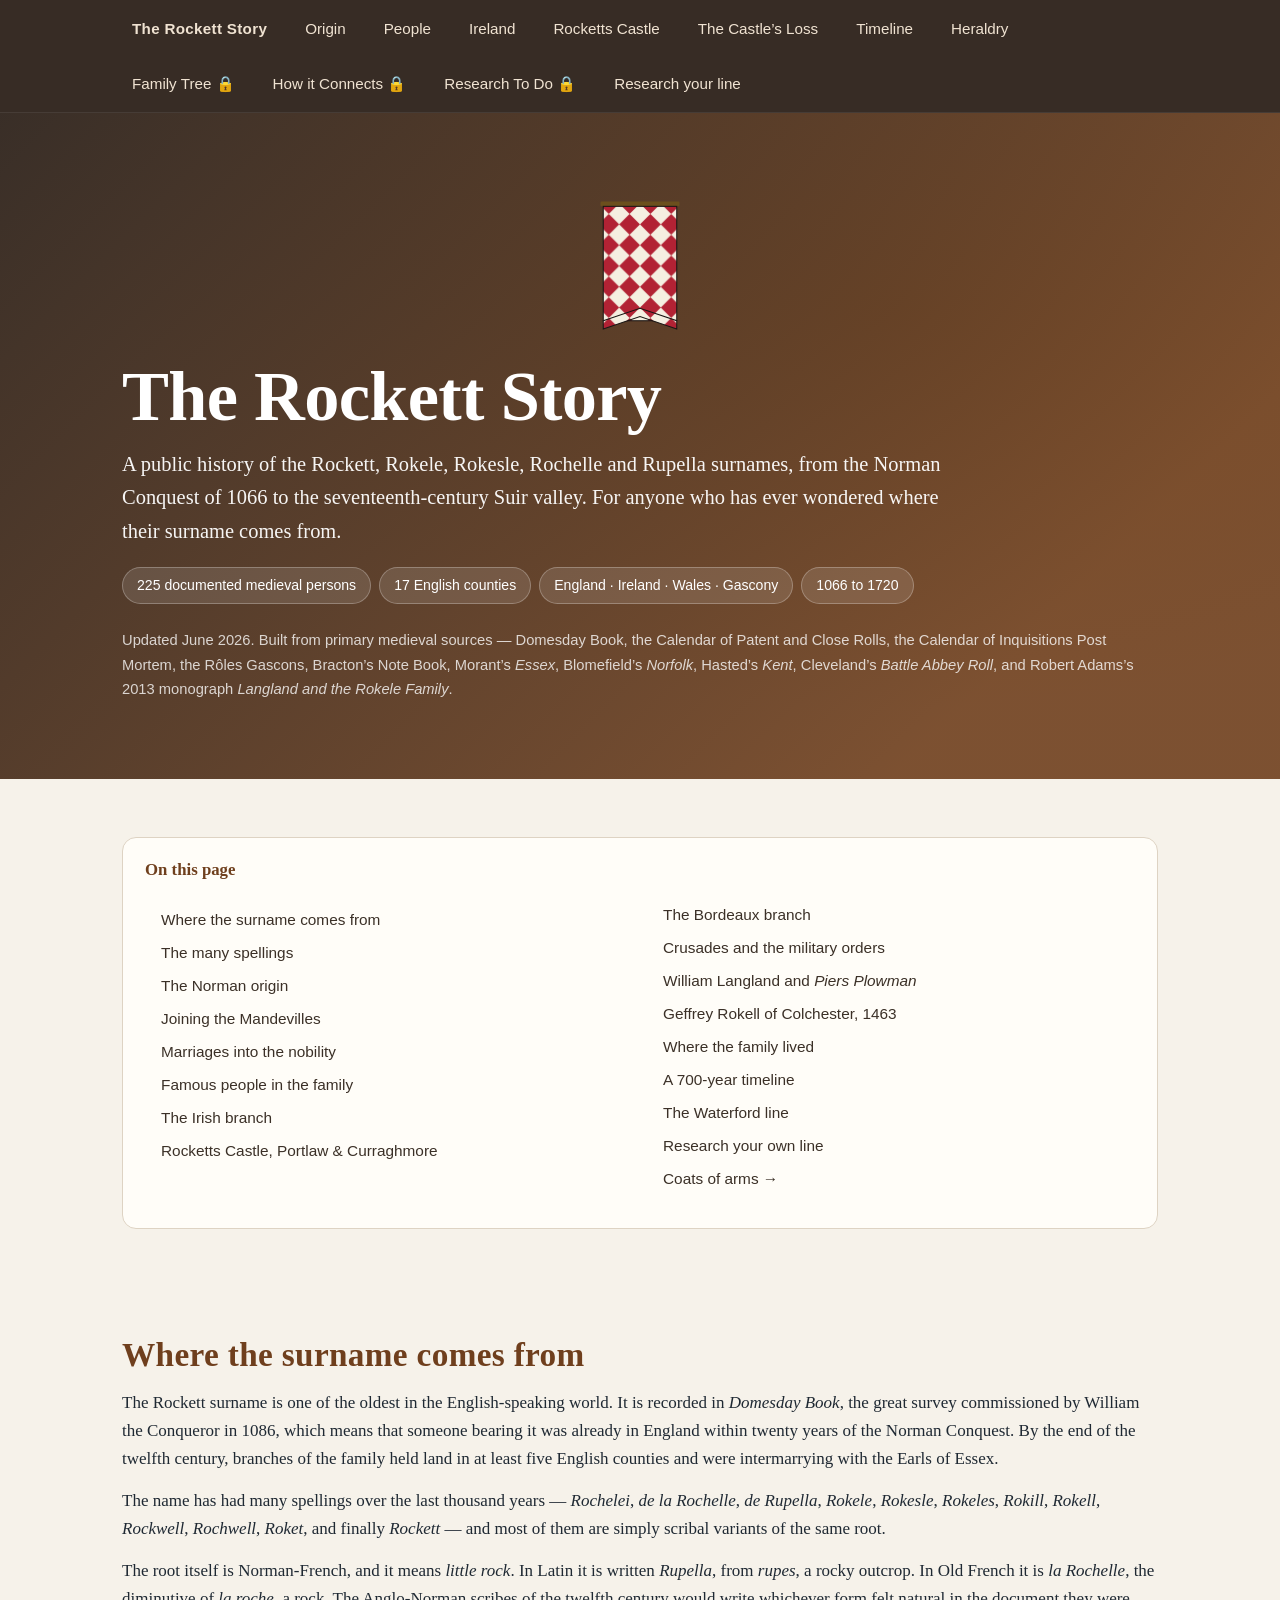
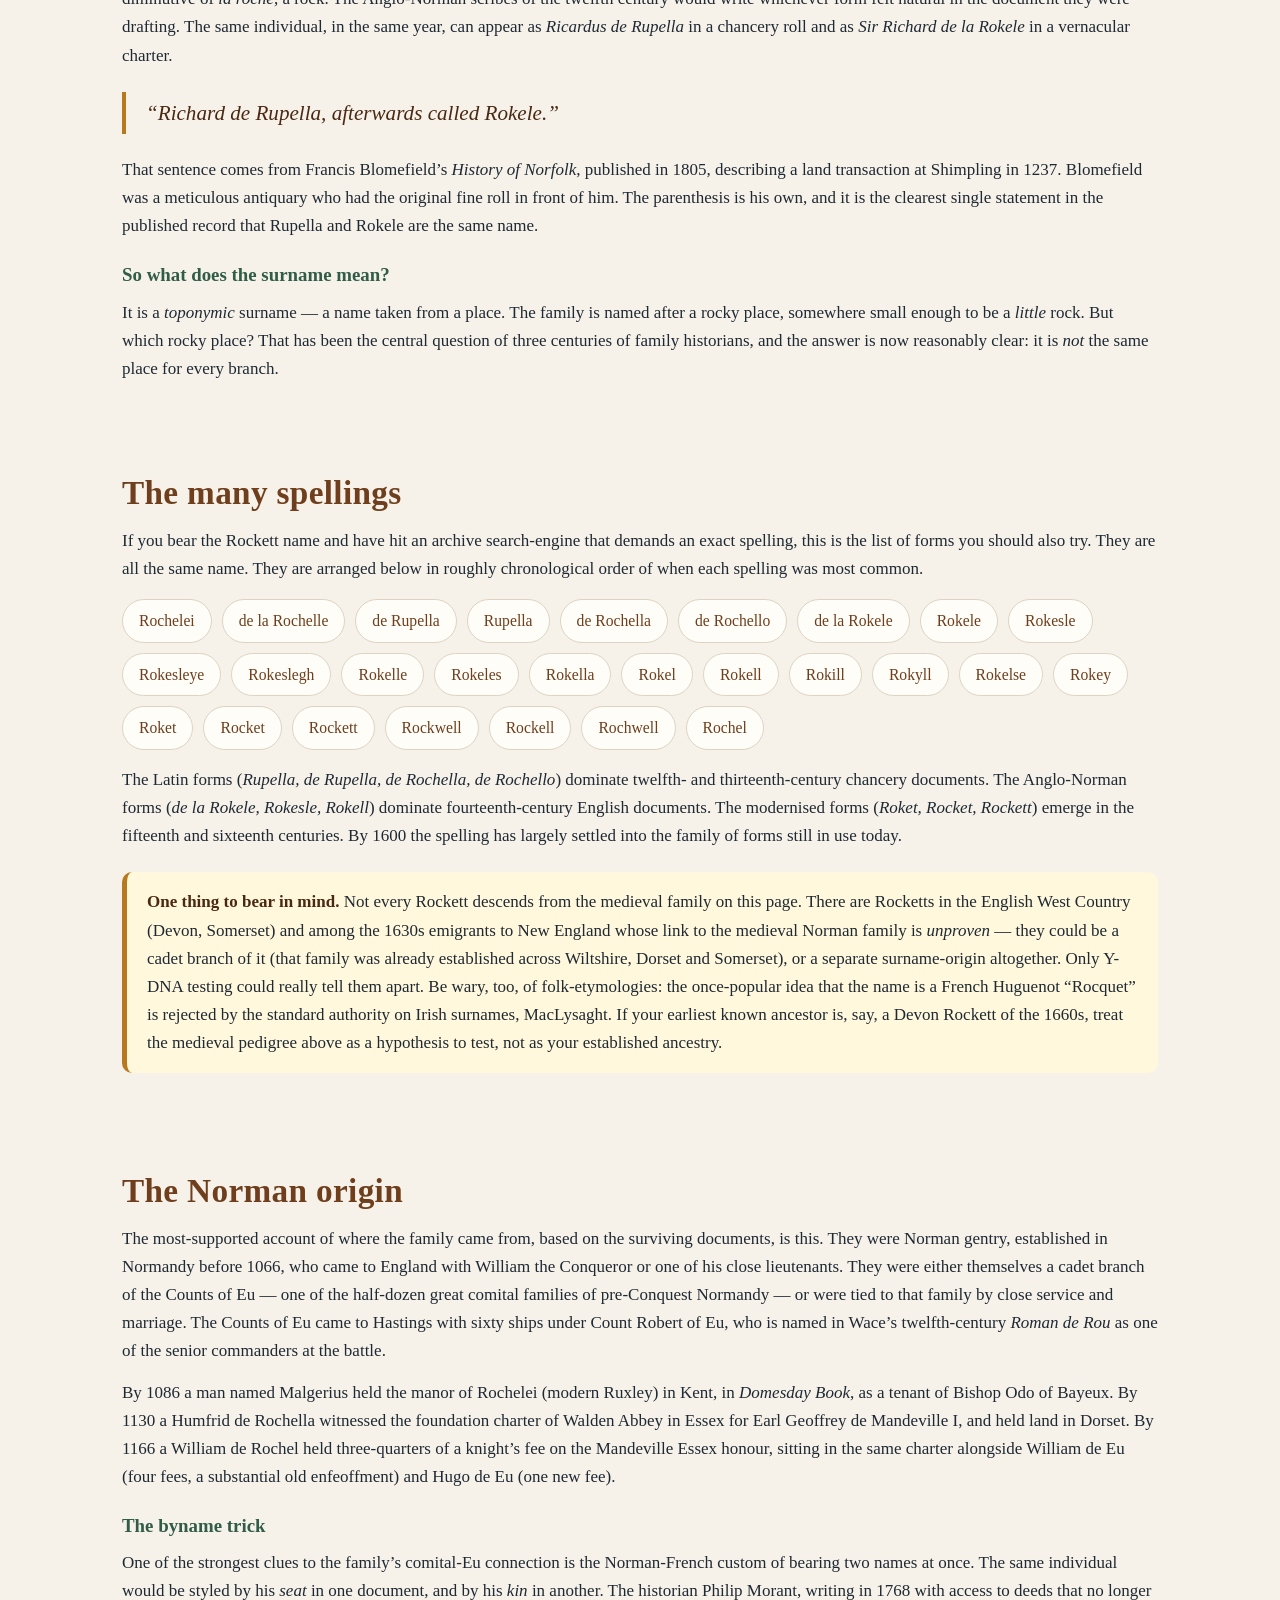
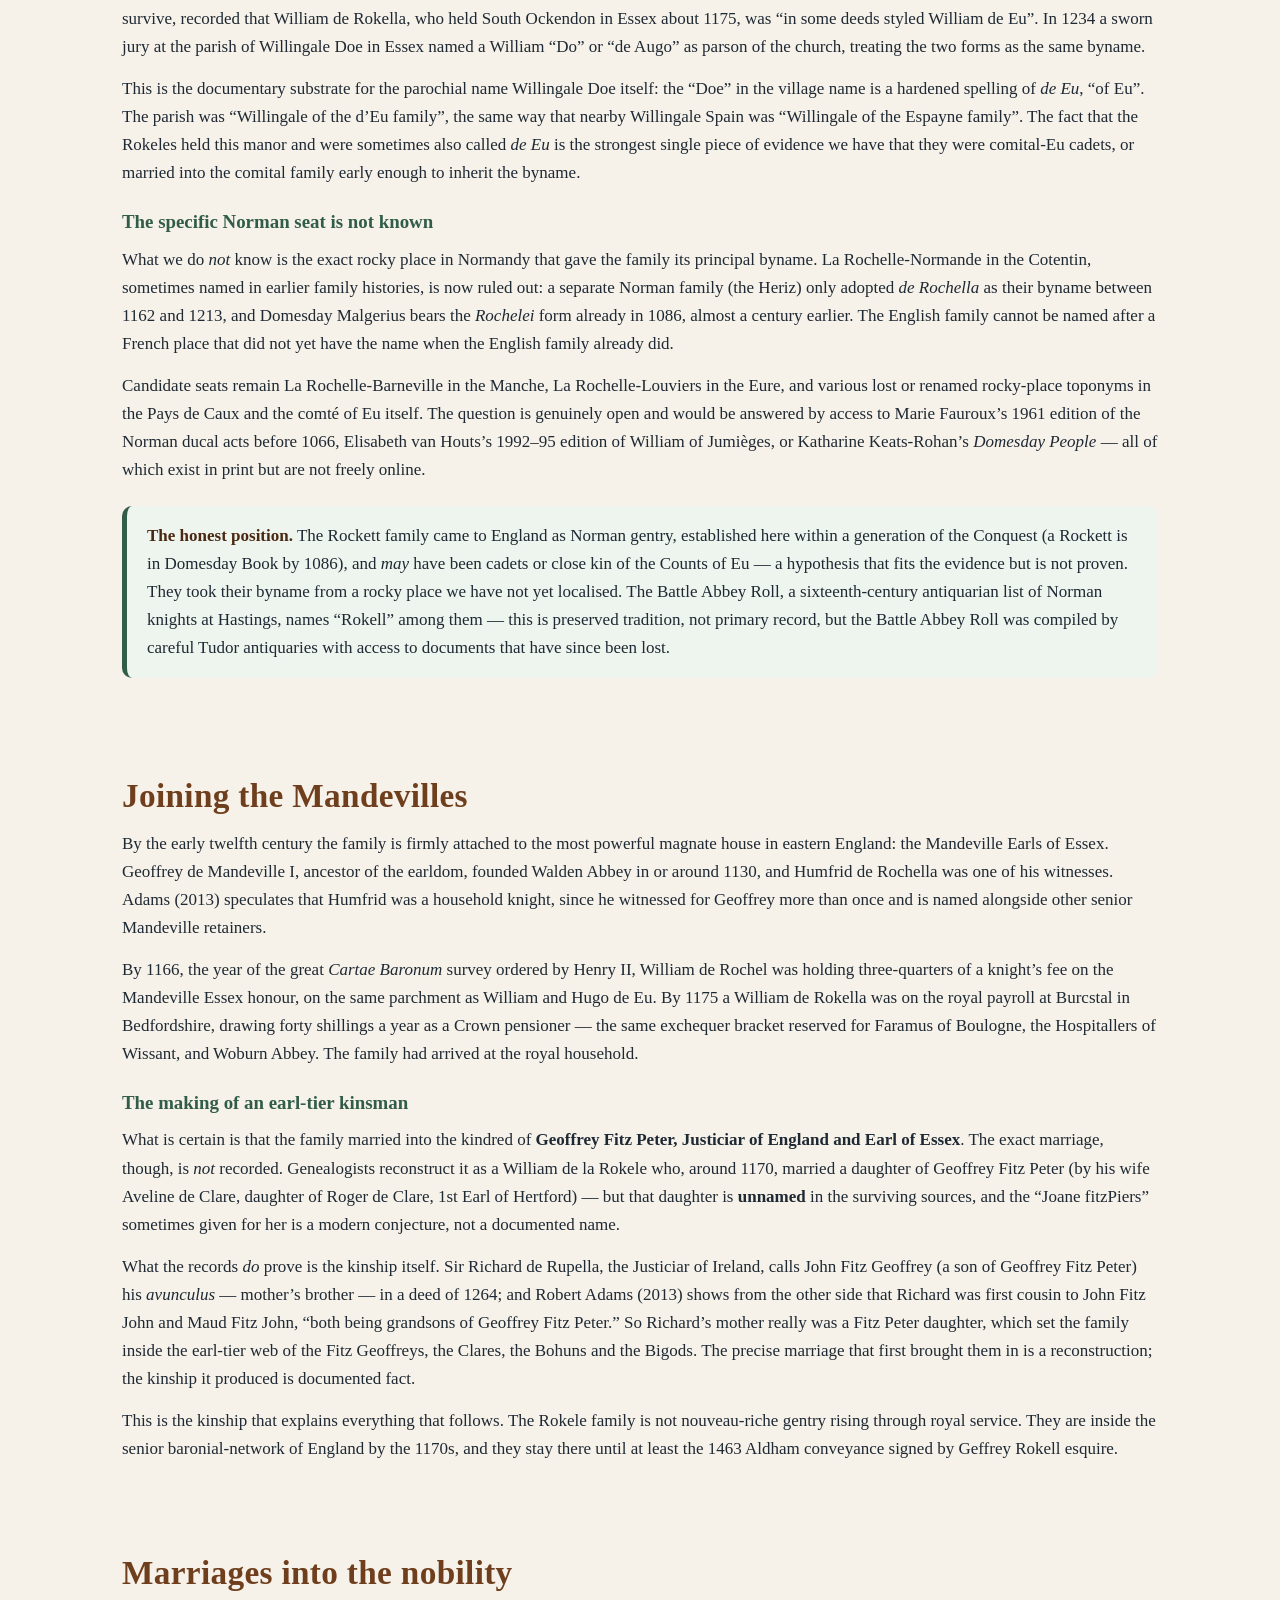
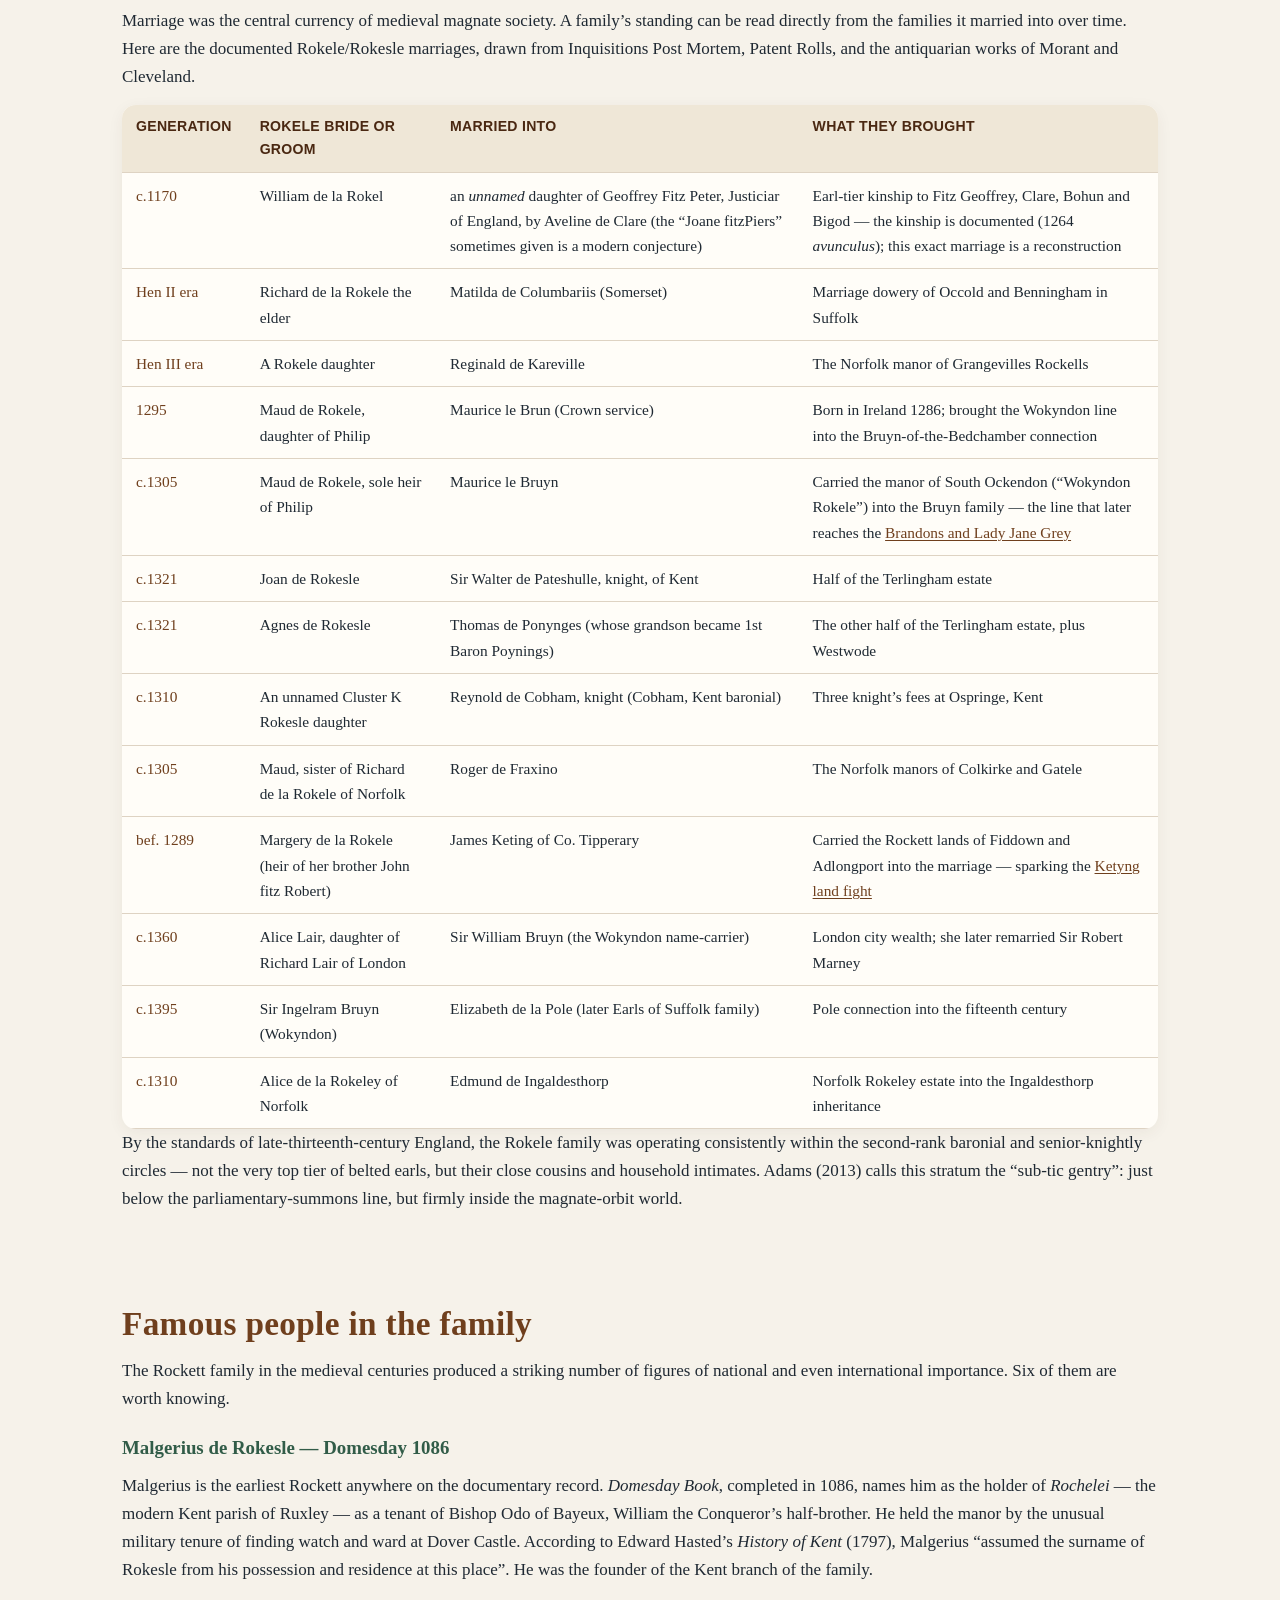
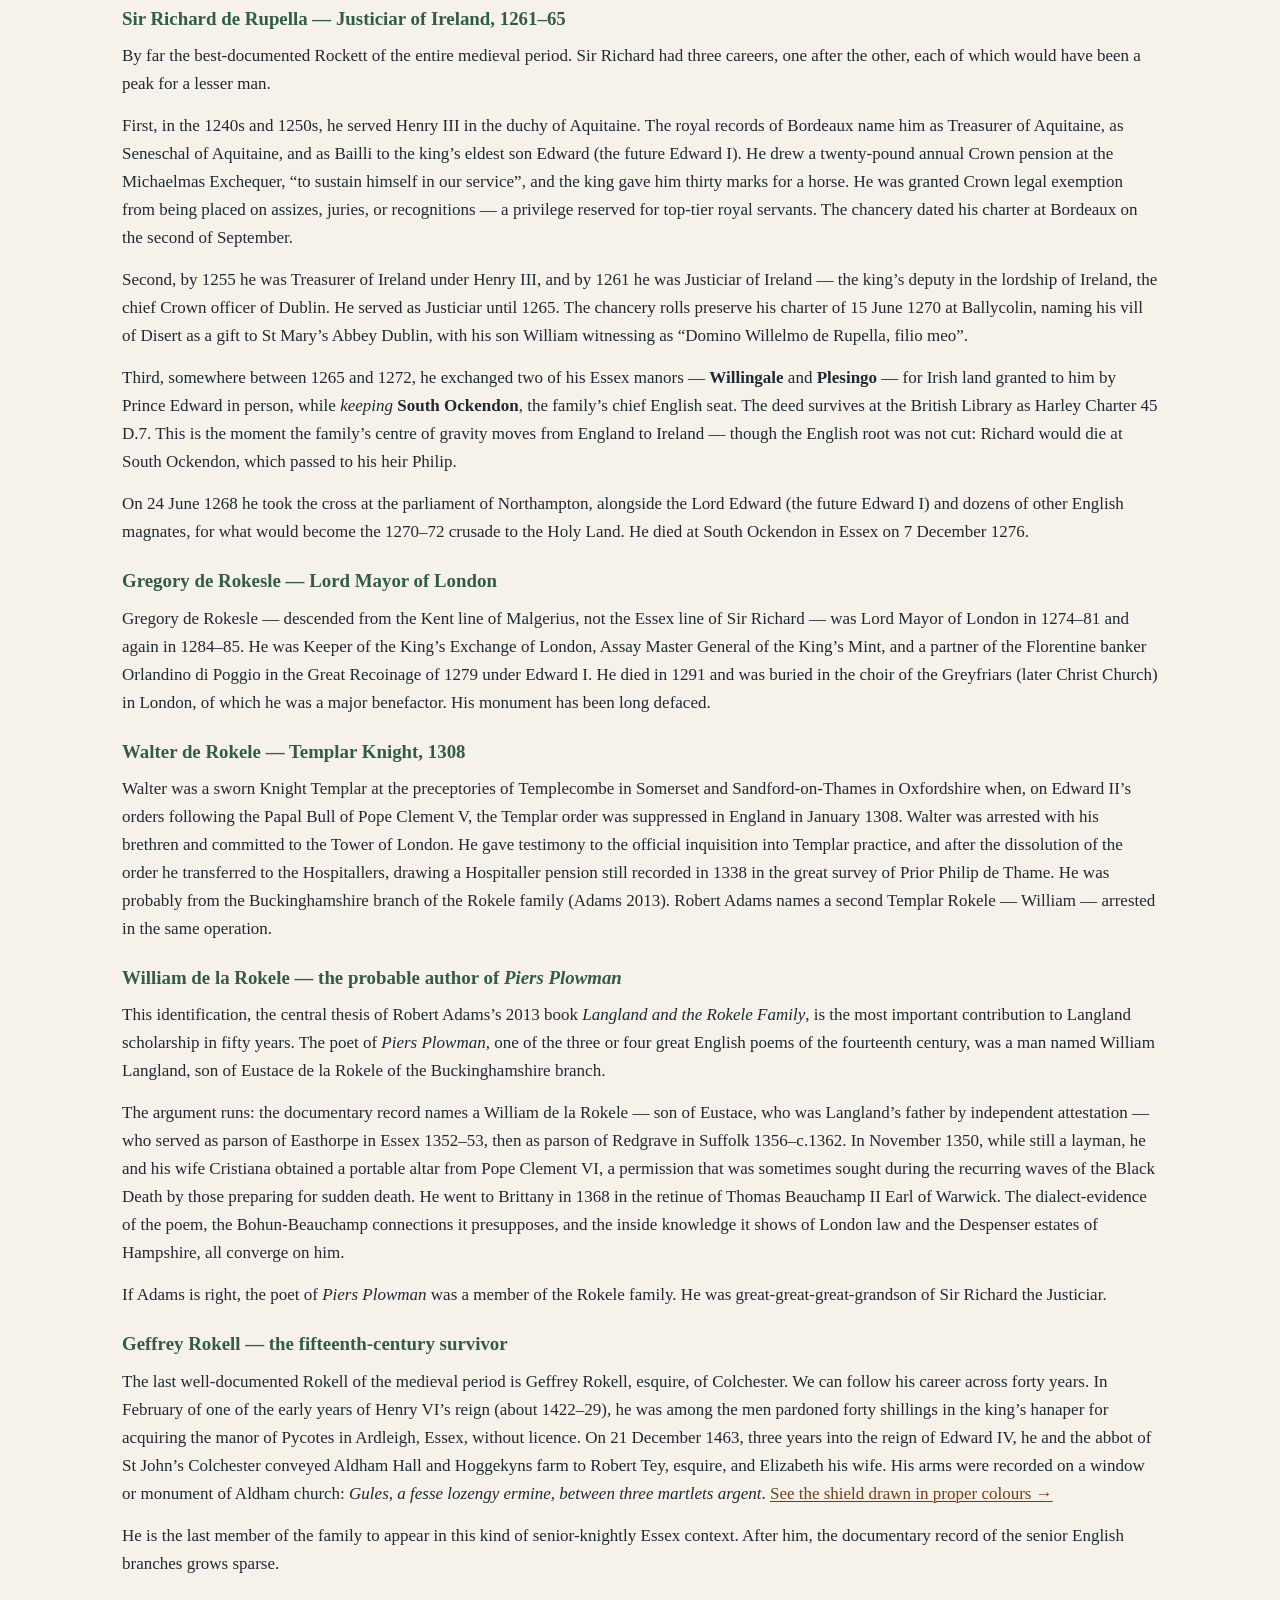
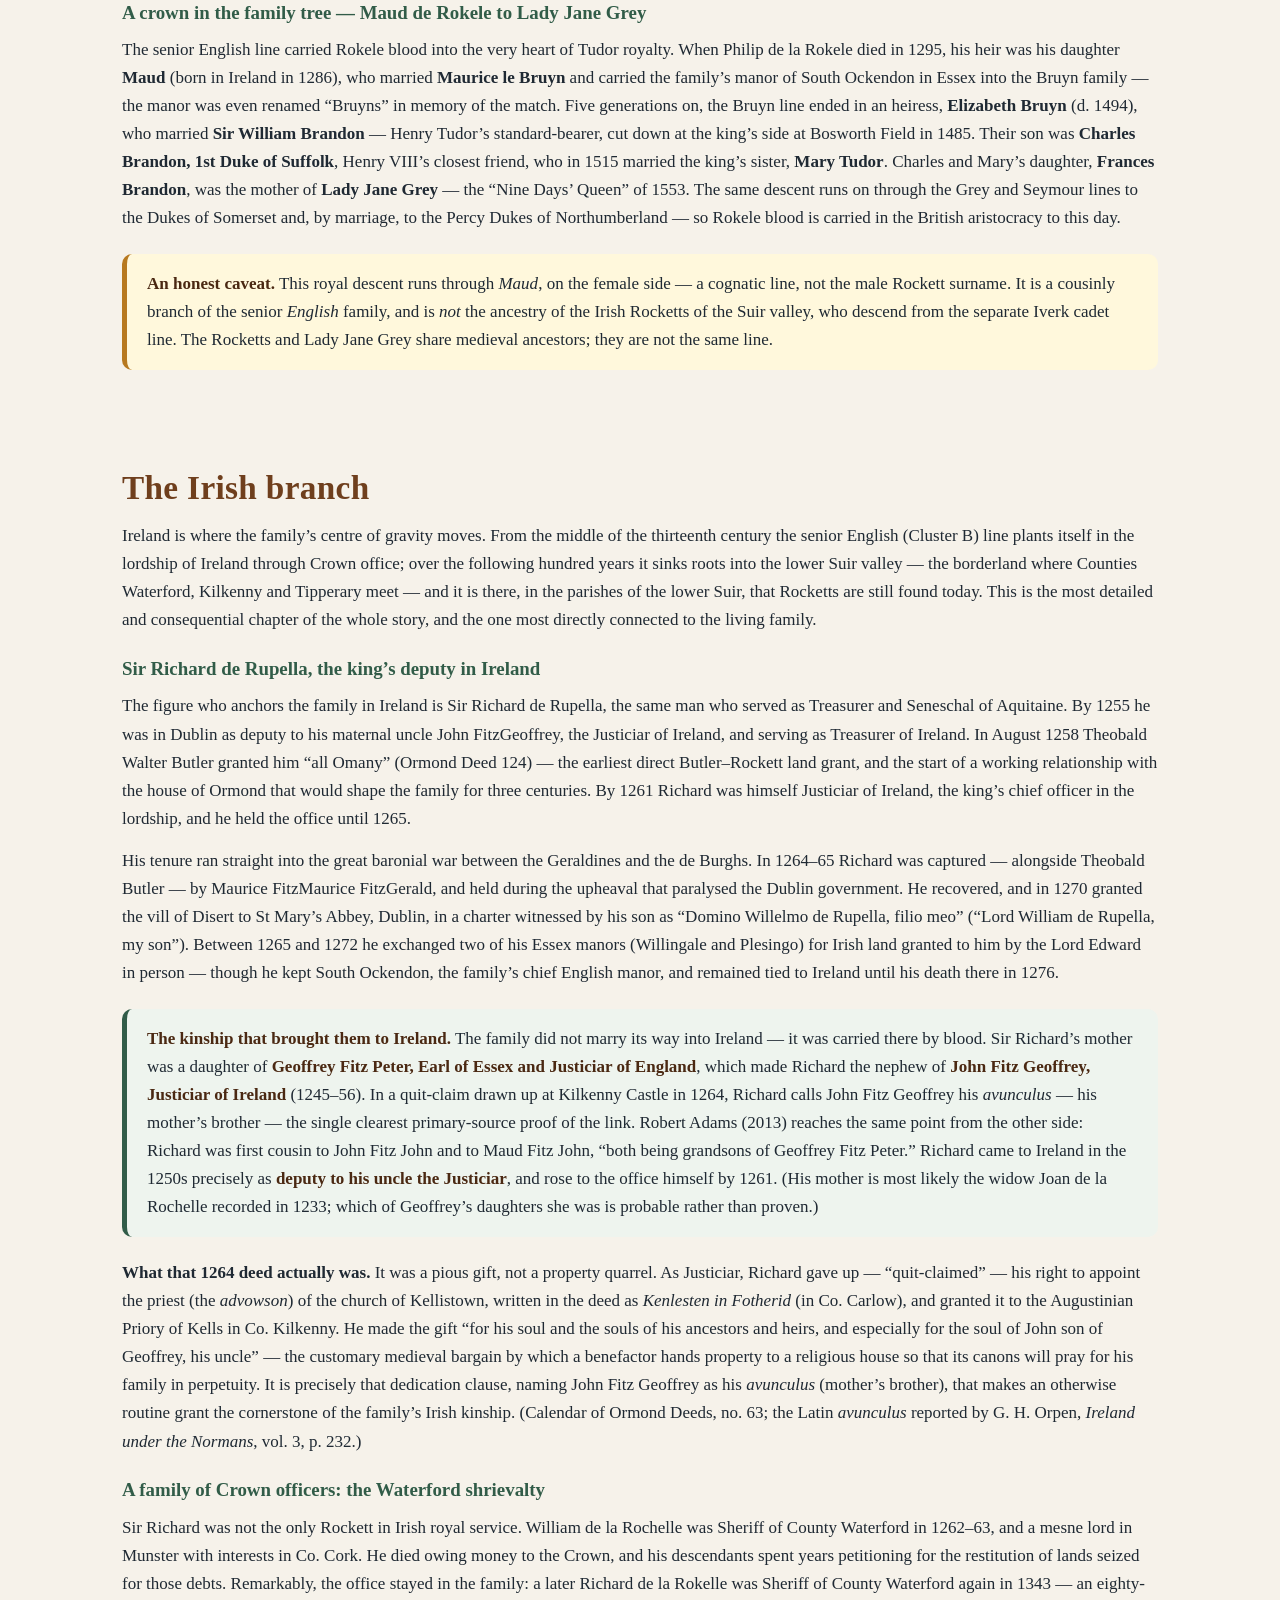
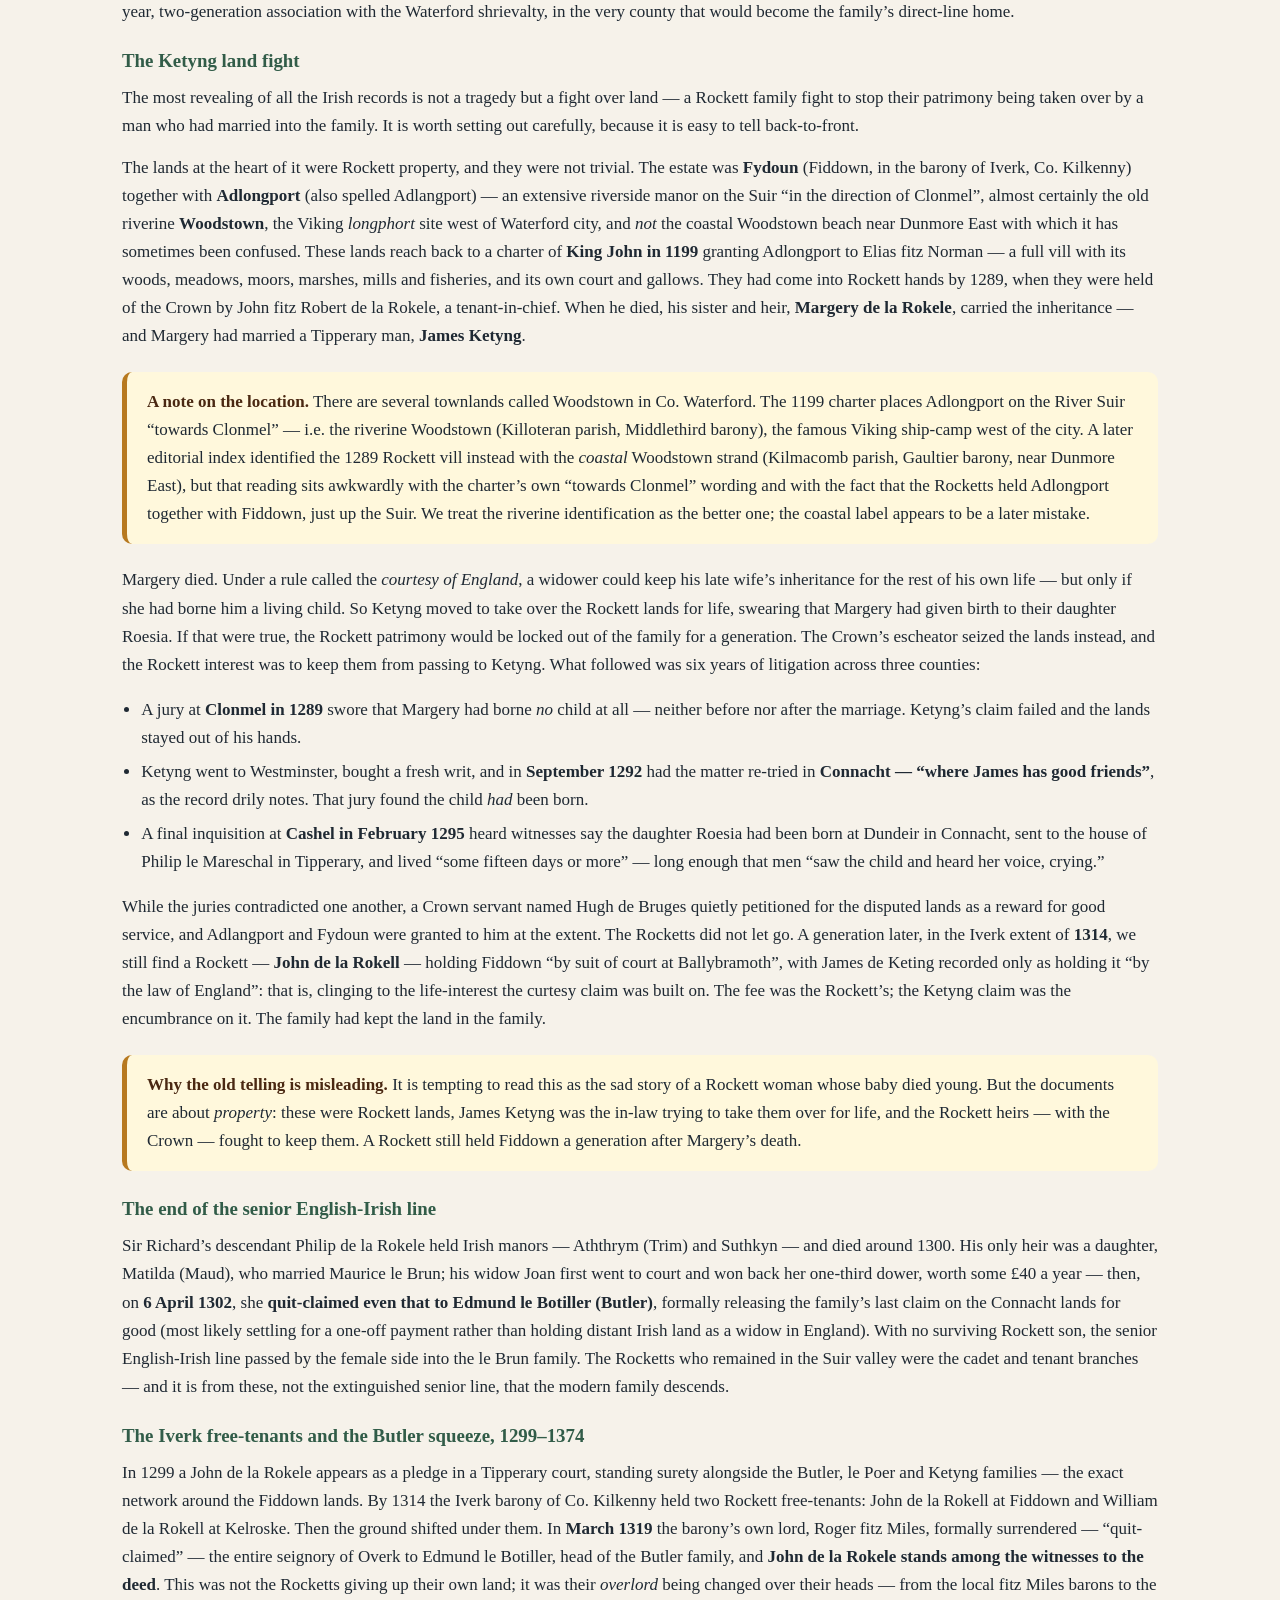
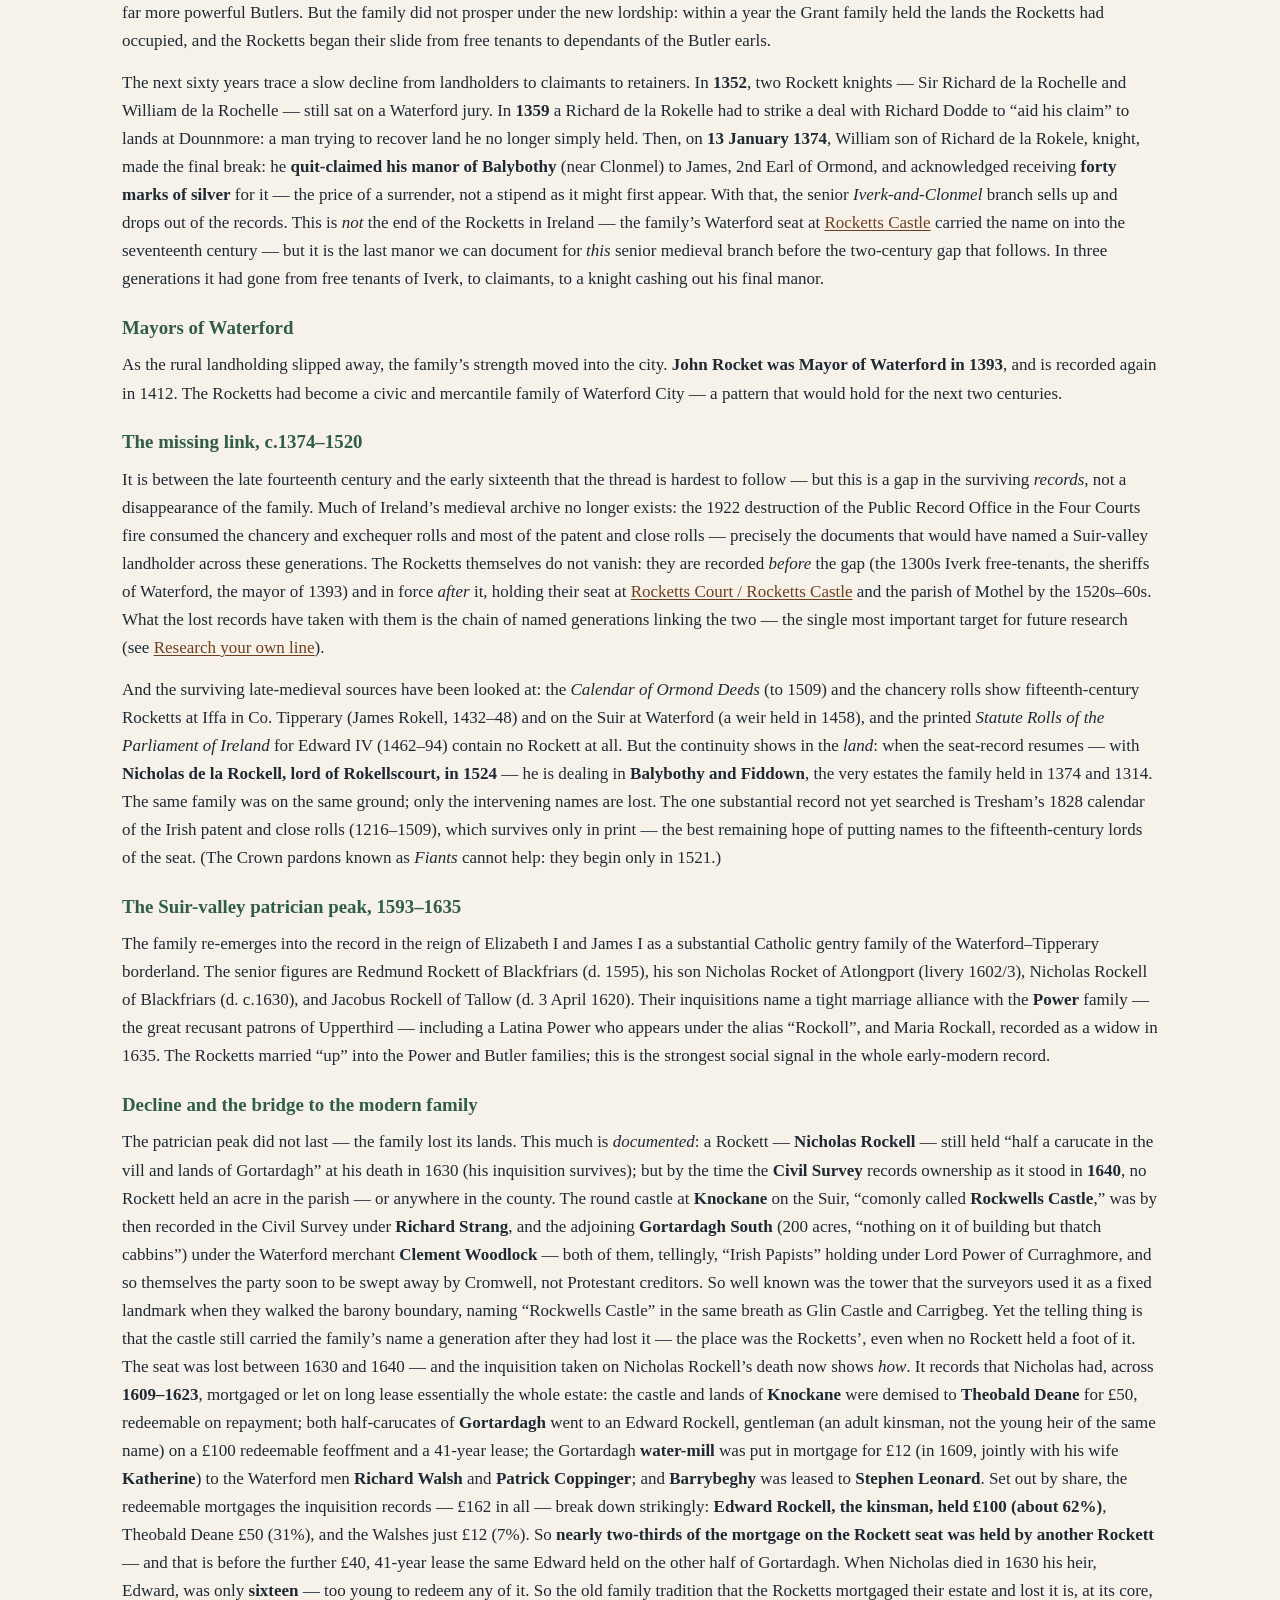
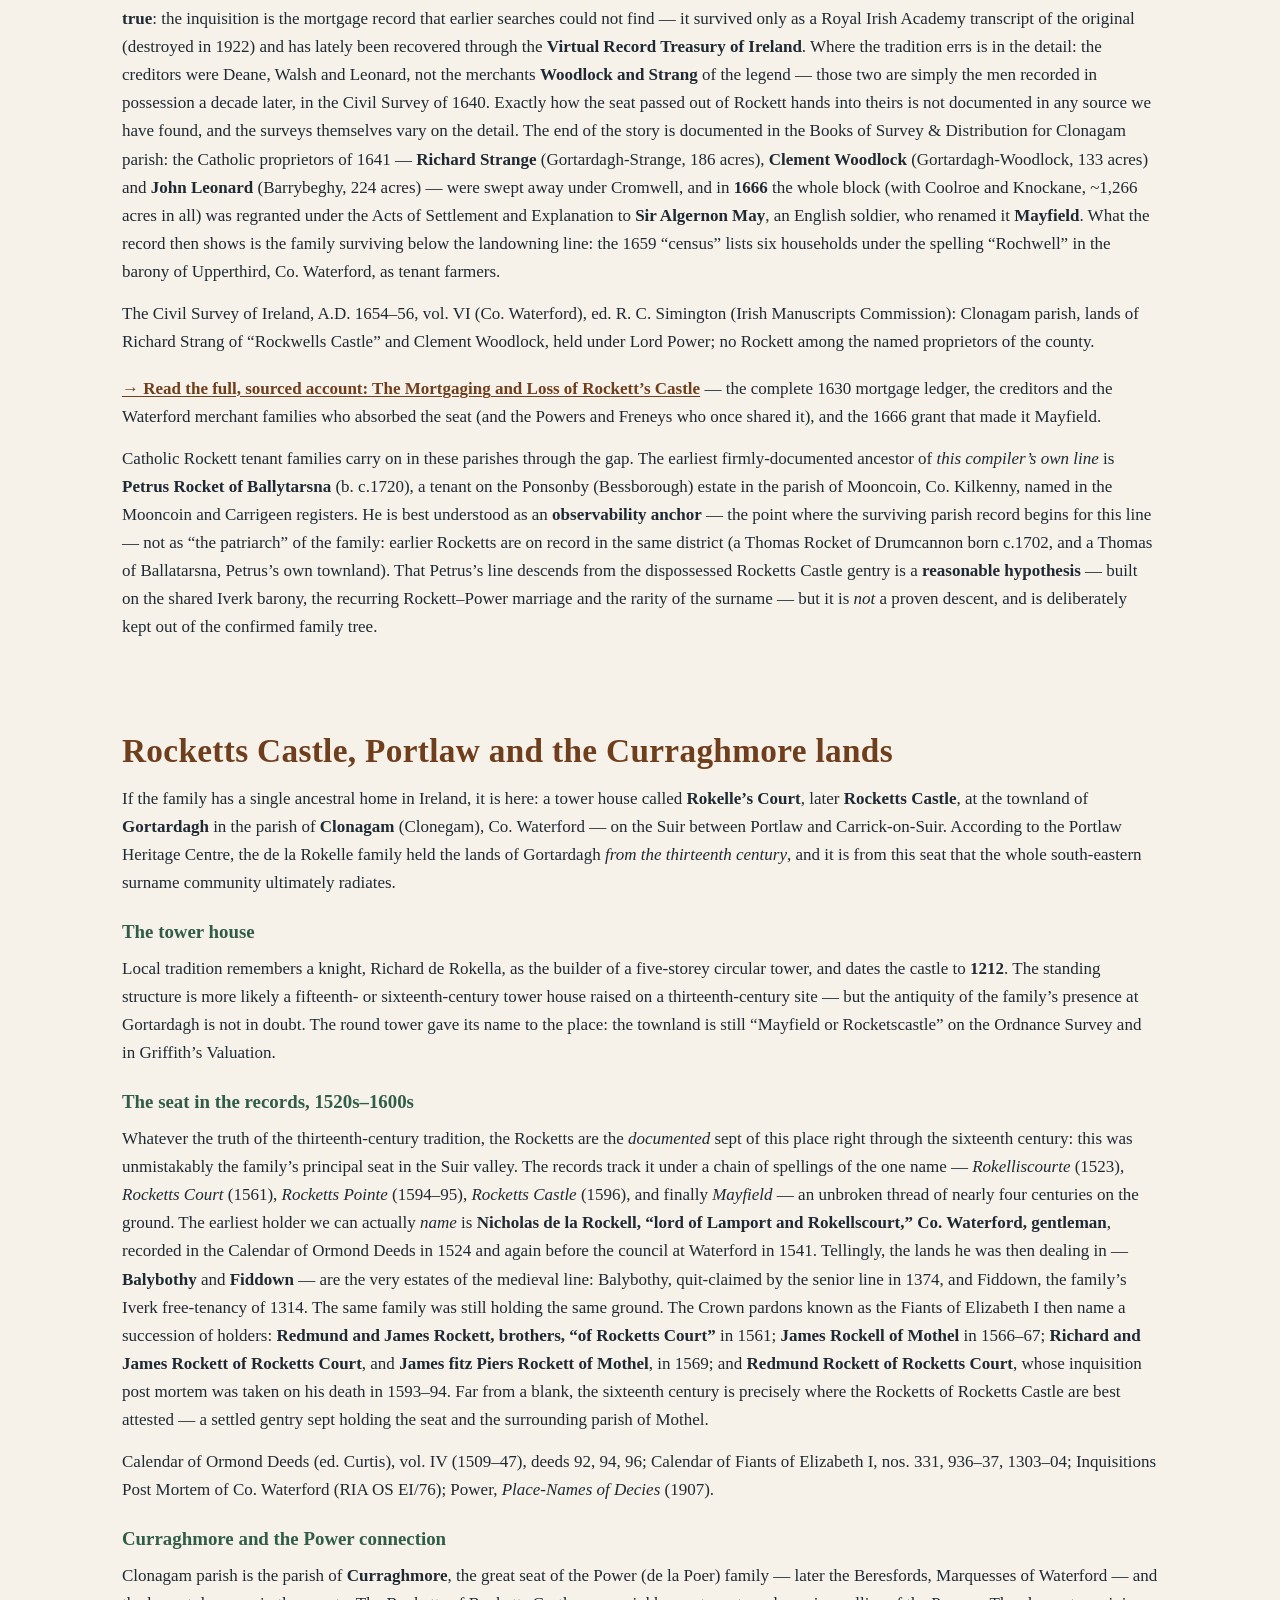
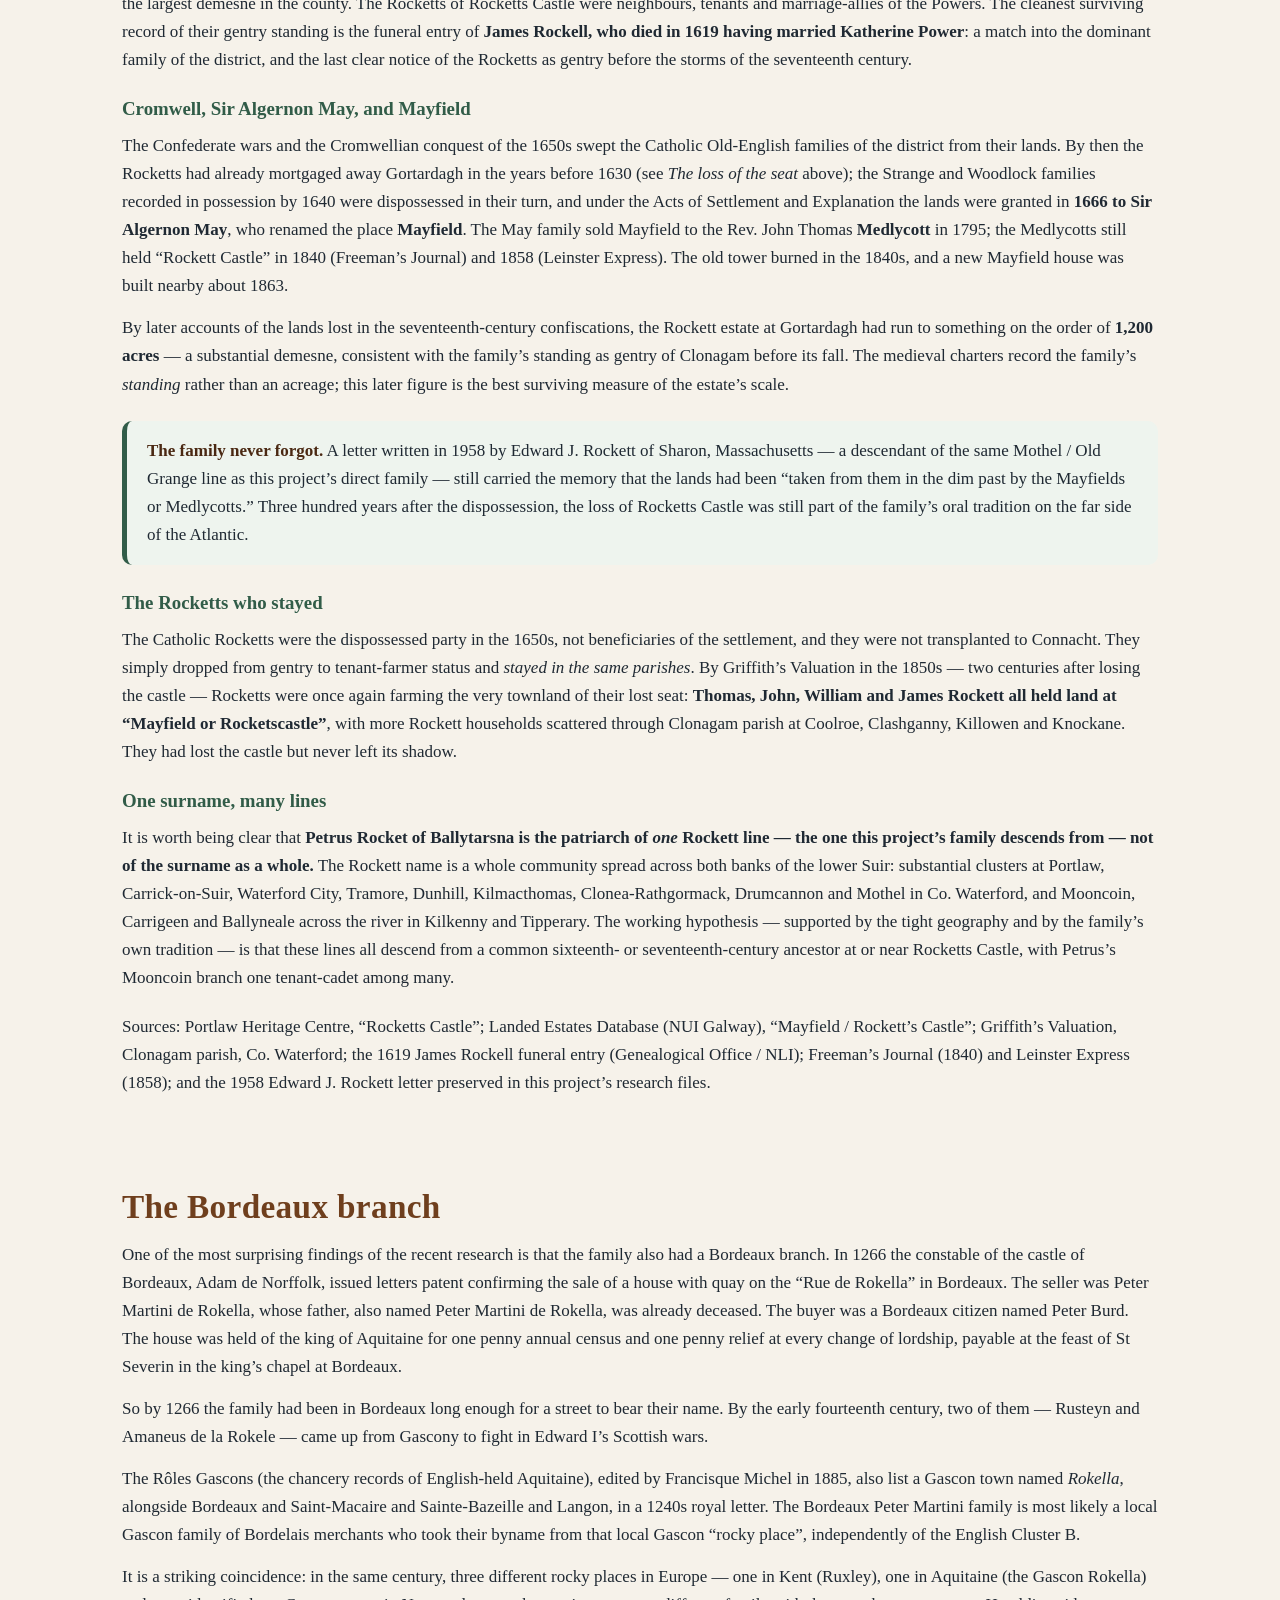
==== index.html @ 1dd387f2 "Sync public site from geneology-researcher@b3f8a390 Mirrored from public-site/ by the sync-public-si" ====
<!DOCTYPE html>
<html lang="en">
<head>
  <meta charset="utf-8">
  <meta name="viewport" content="width=device-width, initial-scale=1">
  <title>The Rockett Story &mdash; A Public History of the Surname</title>
  <meta name="description" content="The medieval and early-modern history of the Rockett surname, from the Norman Conquest to seventeenth-century Ireland. With family arms, famous figures, and a research guide.">
  <link rel="stylesheet" href="css/site.css">
</head>
<body>

<nav class="topnav">
  <div class="wrap">
    <a class="home" href="index.html">The Rockett Story</a>
    <a href="#origin">Origin</a>
    <a href="#people">People</a>
    <a href="#ireland">Ireland</a>
    <a href="#castle">Rocketts Castle</a>
    <a href="the-loss-of-the-seat.html">The Castle&rsquo;s Loss</a>
    <a href="#timeline">Timeline</a>
    <a href="heraldry.html">Heraldry</a>
    <a href="tree.html">Family Tree &#128274;</a>
    <a href="connections.html">How it Connects &#128274;</a>
    <a href="research.html">Research To Do &#128274;</a>
    <a href="#research">Research your line</a>
  </div>
</nav>

<header class="hero">
  <div class="wrap">
    <a href="heraldry.html" class="hero-arms" title="The Rockett banner: Lozengy, gules and argent &mdash; see the Coats of Arms page" style="display:block;width:104px;margin:0 auto 1.2rem;" aria-label="The Rockett (Rokele) banner: Lozengy, gules and argent">
      <svg viewBox="0 0 300 400" width="104" height="139" xmlns="http://www.w3.org/2000/svg" role="img" aria-label="Banner: Lozengy gules and argent">
        <defs>
          <pattern id="heroBnrLoz" width="60" height="60" patternUnits="userSpaceOnUse" patternTransform="translate(30,0)">
            <rect width="60" height="60" fill="#f5efe1"/>
            <polygon points="30,0 60,30 30,60 0,30" fill="#b22234"/>
          </pattern>
        </defs>
        <rect x="36" y="24" width="228" height="14" rx="4" fill="#6b4f1d"/>
        <rect x="44" y="38" width="212" height="330" fill="url(#heroBnrLoz)" stroke="#1a1614" stroke-width="3"/>
        <polygon points="44,368 150,332 256,368 256,392 150,356 44,392" fill="url(#heroBnrLoz)" stroke="#1a1614" stroke-width="3"/>
      </svg>
    </a>
    <h1>The Rockett Story</h1>
    <p class="lede">A public history of the Rockett, Rokele, Rokesle, Rochelle and Rupella surnames, from the Norman Conquest of 1066 to the seventeenth-century Suir valley. For anyone who has ever wondered where their surname comes from.</p>
    <div class="pillrow">
      <span class="pill">225 documented medieval persons</span>
      <span class="pill">17 English counties</span>
      <span class="pill">England &middot; Ireland &middot; Wales &middot; Gascony</span>
      <span class="pill">1066 to 1720</span>
    </div>
    <p class="meta">Updated June 2026. Built from primary medieval sources &mdash; Domesday Book, the Calendar of Patent and Close Rolls, the Calendar of Inquisitions Post Mortem, the R&ocirc;les Gascons, Bracton&rsquo;s Note Book, Morant&rsquo;s <em>Essex</em>, Blomefield&rsquo;s <em>Norfolk</em>, Hasted&rsquo;s <em>Kent</em>, Cleveland&rsquo;s <em>Battle Abbey Roll</em>, and Robert Adams&rsquo;s 2013 monograph <em>Langland and the Rokele Family</em>.</p>
  </div>
</header>

<main>

<section>
  <div class="wrap">

    <div class="toc">
      <h4>On this page</h4>
      <ul>
        <li><a href="#origin">Where the surname comes from</a></li>
        <li><a href="#variants">The many spellings</a></li>
        <li><a href="#norman">The Norman origin</a></li>
        <li><a href="#mandeville">Joining the Mandevilles</a></li>
        <li><a href="#noble">Marriages into the nobility</a></li>
        <li><a href="#people">Famous people in the family</a></li>
        <li><a href="#ireland">The Irish branch</a></li>
        <li><a href="#castle">Rocketts Castle, Portlaw &amp; Curraghmore</a></li>
        <li><a href="#bordeaux">The Bordeaux branch</a></li>
        <li><a href="#crusades">Crusades and the military orders</a></li>
        <li><a href="#langland">William Langland and <em>Piers Plowman</em></a></li>
        <li><a href="#geffrey">Geffrey Rokell of Colchester, 1463</a></li>
        <li><a href="#places">Where the family lived</a></li>
        <li><a href="#timeline">A 700-year timeline</a></li>
        <li><a href="#waterford">The Waterford line</a></li>
        <li><a href="#research">Research your own line</a></li>
        <li><a href="heraldry.html">Coats of arms &rarr;</a></li>
      </ul>
    </div>

  </div>
</section>

<section id="origin">
  <div class="wrap">
    <h2>Where the surname comes from</h2>

    <p>The Rockett surname is one of the oldest in the English-speaking world. It is recorded in <em>Domesday Book</em>, the great survey commissioned by William the Conqueror in 1086, which means that someone bearing it was already in England within twenty years of the Norman Conquest. By the end of the twelfth century, branches of the family held land in at least five English counties and were intermarrying with the Earls of Essex.</p>

    <p>The name has had many spellings over the last thousand years &mdash; <em>Rochelei</em>, <em>de la Rochelle</em>, <em>de Rupella</em>, <em>Rokele</em>, <em>Rokesle</em>, <em>Rokeles</em>, <em>Rokill</em>, <em>Rokell</em>, <em>Rockwell</em>, <em>Rochwell</em>, <em>Roket</em>, and finally <em>Rockett</em> &mdash; and most of them are simply scribal variants of the same root.</p>

    <p>The root itself is Norman-French, and it means <em>little rock</em>. In Latin it is written <em>Rupella</em>, from <em>rupes</em>, a rocky outcrop. In Old French it is <em>la Rochelle</em>, the diminutive of <em>la roche</em>, a rock. The Anglo-Norman scribes of the twelfth century would write whichever form felt natural in the document they were drafting. The same individual, in the same year, can appear as <em>Ricardus de Rupella</em> in a chancery roll and as <em>Sir Richard de la Rokele</em> in a vernacular charter.</p>

    <div class="pullquote">
      &ldquo;Richard de Rupella, afterwards called Rokele.&rdquo;
    </div>
    <p>That sentence comes from Francis Blomefield&rsquo;s <em>History of Norfolk</em>, published in 1805, describing a land transaction at Shimpling in 1237. Blomefield was a meticulous antiquary who had the original fine roll in front of him. The parenthesis is his own, and it is the clearest single statement in the published record that Rupella and Rokele are the same name.</p>

    <h3>So what does the surname mean?</h3>

    <p>It is a <em>toponymic</em> surname &mdash; a name taken from a place. The family is named after a rocky place, somewhere small enough to be a <em>little</em> rock. But which rocky place? That has been the central question of three centuries of family historians, and the answer is now reasonably clear: it is <em>not</em> the same place for every branch.</p>

  </div>
</section>

<section id="variants">
  <div class="wrap">
    <h2>The many spellings</h2>

    <p>If you bear the Rockett name and have hit an archive search-engine that demands an exact spelling, this is the list of forms you should also try. They are all the same name. They are arranged below in roughly chronological order of when each spelling was most common.</p>

    <div class="variants">
      <span class="variant-chip">Rochelei</span>
      <span class="variant-chip">de la Rochelle</span>
      <span class="variant-chip">de Rupella</span>
      <span class="variant-chip">Rupella</span>
      <span class="variant-chip">de Rochella</span>
      <span class="variant-chip">de Rochello</span>
      <span class="variant-chip">de la Rokele</span>
      <span class="variant-chip">Rokele</span>
      <span class="variant-chip">Rokesle</span>
      <span class="variant-chip">Rokesleye</span>
      <span class="variant-chip">Rokeslegh</span>
      <span class="variant-chip">Rokelle</span>
      <span class="variant-chip">Rokeles</span>
      <span class="variant-chip">Rokella</span>
      <span class="variant-chip">Rokel</span>
      <span class="variant-chip">Rokell</span>
      <span class="variant-chip">Rokill</span>
      <span class="variant-chip">Rokyll</span>
      <span class="variant-chip">Rokelse</span>
      <span class="variant-chip">Rokey</span>
      <span class="variant-chip">Roket</span>
      <span class="variant-chip">Rocket</span>
      <span class="variant-chip">Rockett</span>
      <span class="variant-chip">Rockwell</span>
      <span class="variant-chip">Rockell</span>
      <span class="variant-chip">Rochwell</span>
      <span class="variant-chip">Rochel</span>
    </div>

    <p>The Latin forms (<em>Rupella, de Rupella, de Rochella, de Rochello</em>) dominate twelfth- and thirteenth-century chancery documents. The Anglo-Norman forms (<em>de la Rokele, Rokesle, Rokell</em>) dominate fourteenth-century English documents. The modernised forms (<em>Roket, Rocket, Rockett</em>) emerge in the fifteenth and sixteenth centuries. By 1600 the spelling has largely settled into the family of forms still in use today.</p>

    <div class="notice">
      <strong>One thing to bear in mind.</strong> Not every Rockett descends from the medieval family on this page. There are Rocketts in the English West Country (Devon, Somerset) and among the 1630s emigrants to New England whose link to the medieval Norman family is <em>unproven</em> &mdash; they could be a cadet branch of it (that family was already established across Wiltshire, Dorset and Somerset), or a separate surname-origin altogether. Only Y-DNA testing could really tell them apart. Be wary, too, of folk-etymologies: the once-popular idea that the name is a French Huguenot &ldquo;Rocquet&rdquo; is rejected by the standard authority on Irish surnames, MacLysaght. If your earliest known ancestor is, say, a Devon Rockett of the 1660s, treat the medieval pedigree above as a hypothesis to test, not as your established ancestry.
    </div>

  </div>
</section>

<section id="norman">
  <div class="wrap">
    <h2>The Norman origin</h2>

    <p>The most-supported account of where the family came from, based on the surviving documents, is this. They were Norman gentry, established in Normandy before 1066, who came to England with William the Conqueror or one of his close lieutenants. They were either themselves a cadet branch of the Counts of Eu &mdash; one of the half-dozen great comital families of pre-Conquest Normandy &mdash; or were tied to that family by close service and marriage. The Counts of Eu came to Hastings with sixty ships under Count Robert of Eu, who is named in Wace&rsquo;s twelfth-century <em>Roman de Rou</em> as one of the senior commanders at the battle.</p>

    <p>By 1086 a man named Malgerius held the manor of Rochelei (modern Ruxley) in Kent, in <em>Domesday Book</em>, as a tenant of Bishop Odo of Bayeux. By 1130 a Humfrid de Rochella witnessed the foundation charter of Walden Abbey in Essex for Earl Geoffrey de Mandeville I, and held land in Dorset. By 1166 a William de Rochel held three-quarters of a knight&rsquo;s fee on the Mandeville Essex honour, sitting in the same charter alongside William de Eu (four fees, a substantial old enfeoffment) and Hugo de Eu (one new fee).</p>

    <h3>The byname trick</h3>

    <p>One of the strongest clues to the family&rsquo;s comital-Eu connection is the Norman-French custom of bearing two names at once. The same individual would be styled by his <em>seat</em> in one document, and by his <em>kin</em> in another. The historian Philip Morant, writing in 1768 with access to deeds that no longer survive, recorded that William de Rokella, who held South Ockendon in Essex about 1175, was &ldquo;in some deeds styled William de Eu&rdquo;. In 1234 a sworn jury at the parish of Willingale Doe in Essex named a William &ldquo;Do&rdquo; or &ldquo;de Augo&rdquo; as parson of the church, treating the two forms as the same byname.</p>

    <p>This is the documentary substrate for the parochial name Willingale Doe itself: the &ldquo;Doe&rdquo; in the village name is a hardened spelling of <em>de Eu</em>, &ldquo;of Eu&rdquo;. The parish was &ldquo;Willingale of the d&rsquo;Eu family&rdquo;, the same way that nearby Willingale Spain was &ldquo;Willingale of the Espayne family&rdquo;. The fact that the Rokeles held this manor and were sometimes also called <em>de Eu</em> is the strongest single piece of evidence we have that they were comital-Eu cadets, or married into the comital family early enough to inherit the byname.</p>

    <h3>The specific Norman seat is not known</h3>

    <p>What we do <em>not</em> know is the exact rocky place in Normandy that gave the family its principal byname. La Rochelle-Normande in the Cotentin, sometimes named in earlier family histories, is now ruled out: a separate Norman family (the Heriz) only adopted <em>de Rochella</em> as their byname between 1162 and 1213, and Domesday Malgerius bears the <em>Rochelei</em> form already in 1086, almost a century earlier. The English family cannot be named after a French place that did not yet have the name when the English family already did.</p>

    <p>Candidate seats remain La Rochelle-Barneville in the Manche, La Rochelle-Louviers in the Eure, and various lost or renamed rocky-place toponyms in the Pays de Caux and the comt&eacute; of Eu itself. The question is genuinely open and would be answered by access to Marie Fauroux&rsquo;s 1961 edition of the Norman ducal acts before 1066, Elisabeth van Houts&rsquo;s 1992&ndash;95 edition of William of Jumi&egrave;ges, or Katharine Keats-Rohan&rsquo;s <em>Domesday People</em> &mdash; all of which exist in print but are not freely online.</p>

    <div class="notice green">
      <strong>The honest position.</strong> The Rockett family came to England as Norman gentry, established here within a generation of the Conquest (a Rockett is in Domesday Book by 1086), and <em>may</em> have been cadets or close kin of the Counts of Eu &mdash; a hypothesis that fits the evidence but is not proven. They took their byname from a rocky place we have not yet localised. The Battle Abbey Roll, a sixteenth-century antiquarian list of Norman knights at Hastings, names &ldquo;Rokell&rdquo; among them &mdash; this is preserved tradition, not primary record, but the Battle Abbey Roll was compiled by careful Tudor antiquaries with access to documents that have since been lost.
    </div>

  </div>
</section>

<section id="mandeville">
  <div class="wrap">
    <h2>Joining the Mandevilles</h2>

    <p>By the early twelfth century the family is firmly attached to the most powerful magnate house in eastern England: the Mandeville Earls of Essex. Geoffrey de Mandeville I, ancestor of the earldom, founded Walden Abbey in or around 1130, and Humfrid de Rochella was one of his witnesses. Adams (2013) speculates that Humfrid was a household knight, since he witnessed for Geoffrey more than once and is named alongside other senior Mandeville retainers.</p>

    <p>By 1166, the year of the great <em>Cartae Baronum</em> survey ordered by Henry II, William de Rochel was holding three-quarters of a knight&rsquo;s fee on the Mandeville Essex honour, on the same parchment as William and Hugo de Eu. By 1175 a William de Rokella was on the royal payroll at Burcstal in Bedfordshire, drawing forty shillings a year as a Crown pensioner &mdash; the same exchequer bracket reserved for Faramus of Boulogne, the Hospitallers of Wissant, and Woburn Abbey. The family had arrived at the royal household.</p>

    <h3>The making of an earl-tier kinsman</h3>

    <p>What is certain is that the family married into the kindred of <strong>Geoffrey Fitz Peter, Justiciar of England and Earl of Essex</strong>. The exact marriage, though, is <em>not</em> recorded. Genealogists reconstruct it as a William de la Rokele who, around 1170, married a daughter of Geoffrey Fitz Peter (by his wife Aveline de Clare, daughter of Roger de Clare, 1st Earl of Hertford) &mdash; but that daughter is <strong>unnamed</strong> in the surviving sources, and the &ldquo;Joane fitzPiers&rdquo; sometimes given for her is a modern conjecture, not a documented name.</p>

    <p>What the records <em>do</em> prove is the kinship itself. Sir Richard de Rupella, the Justiciar of Ireland, calls John Fitz Geoffrey (a son of Geoffrey Fitz Peter) his <em>avunculus</em> &mdash; mother&rsquo;s brother &mdash; in a deed of 1264; and Robert Adams (2013) shows from the other side that Richard was first cousin to John Fitz John and Maud Fitz John, &ldquo;both being grandsons of Geoffrey Fitz Peter.&rdquo; So Richard&rsquo;s mother really was a Fitz Peter daughter, which set the family inside the earl-tier web of the Fitz Geoffreys, the Clares, the Bohuns and the Bigods. The precise marriage that first brought them in is a reconstruction; the kinship it produced is documented fact.</p>

    <p>This is the kinship that explains everything that follows. The Rokele family is not nouveau-riche gentry rising through royal service. They are inside the senior baronial-network of England by the 1170s, and they stay there until at least the 1463 Aldham conveyance signed by Geffrey Rokell esquire.</p>

  </div>
</section>

<section id="noble">
  <div class="wrap">
    <h2>Marriages into the nobility</h2>

    <p>Marriage was the central currency of medieval magnate society. A family&rsquo;s standing can be read directly from the families it married into over time. Here are the documented Rokele/Rokesle marriages, drawn from Inquisitions Post Mortem, Patent Rolls, and the antiquarian works of Morant and Cleveland.</p>

    <table>
      <thead><tr><th>Generation</th><th>Rokele bride or groom</th><th>Married into</th><th>What they brought</th></tr></thead>
      <tbody>
        <tr><td class="year">c.1170</td><td>William de la Rokel</td><td>an <em>unnamed</em> daughter of Geoffrey Fitz Peter, Justiciar of England, by Aveline de Clare (the &ldquo;Joane fitzPiers&rdquo; sometimes given is a modern conjecture)</td><td>Earl-tier kinship to Fitz Geoffrey, Clare, Bohun and Bigod &mdash; the kinship is documented (1264 <em>avunculus</em>); this exact marriage is a reconstruction</td></tr>
        <tr><td class="year">Hen II era</td><td>Richard de la Rokele the elder</td><td>Matilda de Columbariis (Somerset)</td><td>Marriage dowery of Occold and Benningham in Suffolk</td></tr>
        <tr><td class="year">Hen III era</td><td>A Rokele daughter</td><td>Reginald de Kareville</td><td>The Norfolk manor of Grangevilles Rockells</td></tr>
        <tr><td class="year">1295</td><td>Maud de Rokele, daughter of Philip</td><td>Maurice le Brun (Crown service)</td><td>Born in Ireland 1286; brought the Wokyndon line into the Bruyn-of-the-Bedchamber connection</td></tr>
        <!-- Removed (audit 2026-06): the "Isolda de Rokele, daughter of Philip" row and the "Maud married Lord Grey" row were Philip Morant's errors, shown mistaken by Adams (2013); Maud was Philip's sole heir. -->
        <tr><td class="year">c.1305</td><td>Maud de Rokele, sole heir of Philip</td><td>Maurice le Bruyn</td><td>Carried the manor of South Ockendon (&ldquo;Wokyndon Rokele&rdquo;) into the Bruyn family &mdash; the line that later reaches the <a href="#brandon">Brandons and Lady Jane Grey</a></td></tr>
        <tr><td class="year">c.1321</td><td>Joan de Rokesle</td><td>Sir Walter de Pateshulle, knight, of Kent</td><td>Half of the Terlingham estate</td></tr>
        <tr><td class="year">c.1321</td><td>Agnes de Rokesle</td><td>Thomas de Ponynges (whose grandson became 1st Baron Poynings)</td><td>The other half of the Terlingham estate, plus Westwode</td></tr>
        <tr><td class="year">c.1310</td><td>An unnamed Cluster K Rokesle daughter</td><td>Reynold de Cobham, knight (Cobham, Kent baronial)</td><td>Three knight&rsquo;s fees at Ospringe, Kent</td></tr>
        <tr><td class="year">c.1305</td><td>Maud, sister of Richard de la Rokele of Norfolk</td><td>Roger de Fraxino</td><td>The Norfolk manors of Colkirke and Gatele</td></tr>
        <tr><td class="year">bef. 1289</td><td>Margery de la Rokele (heir of her brother John fitz Robert)</td><td>James Keting of Co. Tipperary</td><td>Carried the Rockett lands of Fiddown and Adlongport into the marriage &mdash; sparking the <a href="#ketyng">Ketyng land fight</a></td></tr>
        <tr><td class="year">c.1360</td><td>Alice Lair, daughter of Richard Lair of London</td><td>Sir William Bruyn (the Wokyndon name-carrier)</td><td>London city wealth; she later remarried Sir Robert Marney</td></tr>
        <tr><td class="year">c.1395</td><td>Sir Ingelram Bruyn (Wokyndon)</td><td>Elizabeth de la Pole (later Earls of Suffolk family)</td><td>Pole connection into the fifteenth century</td></tr>
        <tr><td class="year">c.1310</td><td>Alice de la Rokeley of Norfolk</td><td>Edmund de Ingaldesthorp</td><td>Norfolk Rokeley estate into the Ingaldesthorp inheritance</td></tr>
      </tbody>
    </table>

    <p>By the standards of late-thirteenth-century England, the Rokele family was operating consistently within the second-rank baronial and senior-knightly circles &mdash; not the very top tier of belted earls, but their close cousins and household intimates. Adams (2013) calls this stratum the &ldquo;sub-tic gentry&rdquo;: just below the parliamentary-summons line, but firmly inside the magnate-orbit world.</p>

  </div>
</section>

<section id="people">
  <div class="wrap">
    <h2>Famous people in the family</h2>

    <p>The Rockett family in the medieval centuries produced a striking number of figures of national and even international importance. Six of them are worth knowing.</p>

    <h3 id="malgerius">Malgerius de Rokesle &mdash; Domesday 1086</h3>
    <p>Malgerius is the earliest Rockett anywhere on the documentary record. <em>Domesday Book</em>, completed in 1086, names him as the holder of <em>Rochelei</em> &mdash; the modern Kent parish of Ruxley &mdash; as a tenant of Bishop Odo of Bayeux, William the Conqueror&rsquo;s half-brother. He held the manor by the unusual military tenure of finding watch and ward at Dover Castle. According to Edward Hasted&rsquo;s <em>History of Kent</em> (1797), Malgerius &ldquo;assumed the surname of Rokesle from his possession and residence at this place&rdquo;. He was the founder of the Kent branch of the family.</p>

    <h3 id="sir-richard">Sir Richard de Rupella &mdash; Justiciar of Ireland, 1261&ndash;65</h3>
    <p>By far the best-documented Rockett of the entire medieval period. Sir Richard had three careers, one after the other, each of which would have been a peak for a lesser man.</p>

    <p>First, in the 1240s and 1250s, he served Henry III in the duchy of Aquitaine. The royal records of Bordeaux name him as Treasurer of Aquitaine, as Seneschal of Aquitaine, and as Bailli to the king&rsquo;s eldest son Edward (the future Edward I). He drew a twenty-pound annual Crown pension at the Michaelmas Exchequer, &ldquo;to sustain himself in our service&rdquo;, and the king gave him thirty marks for a horse. He was granted Crown legal exemption from being placed on assizes, juries, or recognitions &mdash; a privilege reserved for top-tier royal servants. The chancery dated his charter at Bordeaux on the second of September.</p>

    <p>Second, by 1255 he was Treasurer of Ireland under Henry III, and by 1261 he was Justiciar of Ireland &mdash; the king&rsquo;s deputy in the lordship of Ireland, the chief Crown officer of Dublin. He served as Justiciar until 1265. The chancery rolls preserve his charter of 15 June 1270 at Ballycolin, naming his vill of Disert as a gift to St Mary&rsquo;s Abbey Dublin, with his son William witnessing as &ldquo;Domino Willelmo de Rupella, filio meo&rdquo;.</p>

    <p>Third, somewhere between 1265 and 1272, he exchanged two of his Essex manors &mdash; <strong>Willingale</strong> and <strong>Plesingo</strong> &mdash; for Irish land granted to him by Prince Edward in person, while <em>keeping</em> <strong>South Ockendon</strong>, the family&rsquo;s chief English seat. The deed survives at the British Library as Harley Charter 45 D.7. This is the moment the family&rsquo;s centre of gravity moves from England to Ireland &mdash; though the English root was not cut: Richard would die at South Ockendon, which passed to his heir Philip.</p>

    <p>On 24 June 1268 he took the cross at the parliament of Northampton, alongside the Lord Edward (the future Edward I) and dozens of other English magnates, for what would become the 1270&ndash;72 crusade to the Holy Land. He died at South Ockendon in Essex on 7 December 1276.</p>

    <h3 id="gregory">Gregory de Rokesle &mdash; Lord Mayor of London</h3>
    <p>Gregory de Rokesle &mdash; descended from the Kent line of Malgerius, not the Essex line of Sir Richard &mdash; was Lord Mayor of London in 1274&ndash;81 and again in 1284&ndash;85. He was Keeper of the King&rsquo;s Exchange of London, Assay Master General of the King&rsquo;s Mint, and a partner of the Florentine banker Orlandino di Poggio in the Great Recoinage of 1279 under Edward I. He died in 1291 and was buried in the choir of the Greyfriars (later Christ Church) in London, of which he was a major benefactor. His monument has been long defaced.</p>

    <h3 id="walter">Walter de Rokele &mdash; Templar Knight, 1308</h3>
    <p>Walter was a sworn Knight Templar at the preceptories of Templecombe in Somerset and Sandford-on-Thames in Oxfordshire when, on Edward II&rsquo;s orders following the Papal Bull of Pope Clement V, the Templar order was suppressed in England in January 1308. Walter was arrested with his brethren and committed to the Tower of London. He gave testimony to the official inquisition into Templar practice, and after the dissolution of the order he transferred to the Hospitallers, drawing a Hospitaller pension still recorded in 1338 in the great survey of Prior Philip de Thame. He was probably from the Buckinghamshire branch of the Rokele family (Adams 2013). Robert Adams names a second Templar Rokele &mdash; William &mdash; arrested in the same operation.</p>

    <h3 id="langland">William de la Rokele &mdash; the probable author of <em>Piers Plowman</em></h3>
    <p>This identification, the central thesis of Robert Adams&rsquo;s 2013 book <em>Langland and the Rokele Family</em>, is the most important contribution to Langland scholarship in fifty years. The poet of <em>Piers Plowman</em>, one of the three or four great English poems of the fourteenth century, was a man named William Langland, son of Eustace de la Rokele of the Buckinghamshire branch.</p>

    <p>The argument runs: the documentary record names a William de la Rokele &mdash; son of Eustace, who was Langland&rsquo;s father by independent attestation &mdash; who served as parson of Easthorpe in Essex 1352&ndash;53, then as parson of Redgrave in Suffolk 1356&ndash;c.1362. In November 1350, while still a layman, he and his wife Cristiana obtained a portable altar from Pope Clement VI, a permission that was sometimes sought during the recurring waves of the Black Death by those preparing for sudden death. He went to Brittany in 1368 in the retinue of Thomas Beauchamp II Earl of Warwick. The dialect-evidence of the poem, the Bohun-Beauchamp connections it presupposes, and the inside knowledge it shows of London law and the Despenser estates of Hampshire, all converge on him.</p>

    <p>If Adams is right, the poet of <em>Piers Plowman</em> was a member of the Rokele family. He was great-great-great-grandson of Sir Richard the Justiciar.</p>

    <h3 id="geffrey">Geffrey Rokell &mdash; the fifteenth-century survivor</h3>
    <p>The last well-documented Rokell of the medieval period is Geffrey Rokell, esquire, of Colchester. We can follow his career across forty years. In February of one of the early years of Henry VI&rsquo;s reign (about 1422&ndash;29), he was among the men pardoned forty shillings in the king&rsquo;s hanaper for acquiring the manor of Pycotes in Ardleigh, Essex, without licence. On 21 December 1463, three years into the reign of Edward IV, he and the abbot of St John&rsquo;s Colchester conveyed Aldham Hall and Hoggekyns farm to Robert Tey, esquire, and Elizabeth his wife. His arms were recorded on a window or monument of Aldham church: <em>Gules, a fesse lozengy ermine, between three martlets argent</em>. <a href="heraldry.html#primary">See the shield drawn in proper colours &rarr;</a></p>

    <p>He is the last member of the family to appear in this kind of senior-knightly Essex context. After him, the documentary record of the senior English branches grows sparse.</p>

    <h3 id="brandon">A crown in the family tree &mdash; Maud de Rokele to Lady Jane Grey</h3>
    <p>The senior English line carried Rokele blood into the very heart of Tudor royalty. When Philip de la Rokele died in 1295, his heir was his daughter <strong>Maud</strong> (born in Ireland in 1286), who married <strong>Maurice le Bruyn</strong> and carried the family&rsquo;s manor of South Ockendon in Essex into the Bruyn family &mdash; the manor was even renamed &ldquo;Bruyns&rdquo; in memory of the match. Five generations on, the Bruyn line ended in an heiress, <strong>Elizabeth Bruyn</strong> (d. 1494), who married <strong>Sir William Brandon</strong> &mdash; Henry Tudor&rsquo;s standard-bearer, cut down at the king&rsquo;s side at Bosworth Field in 1485. Their son was <strong>Charles Brandon, 1st Duke of Suffolk</strong>, Henry VIII&rsquo;s closest friend, who in 1515 married the king&rsquo;s sister, <strong>Mary Tudor</strong>. Charles and Mary&rsquo;s daughter, <strong>Frances Brandon</strong>, was the mother of <strong>Lady Jane Grey</strong> &mdash; the &ldquo;Nine Days&rsquo; Queen&rdquo; of 1553. The same descent runs on through the Grey and Seymour lines to the Dukes of Somerset and, by marriage, to the Percy Dukes of Northumberland &mdash; so Rokele blood is carried in the British aristocracy to this day.</p>
    <div class="notice">
      <strong>An honest caveat.</strong> This royal descent runs through <em>Maud</em>, on the female side &mdash; a cognatic line, not the male Rockett surname. It is a cousinly branch of the senior <em>English</em> family, and is <em>not</em> the ancestry of the Irish Rocketts of the Suir valley, who descend from the separate Iverk cadet line. The Rocketts and Lady Jane Grey share medieval ancestors; they are not the same line.
    </div>

  </div>
</section>

<section id="ireland">
  <div class="wrap">
    <h2>The Irish branch</h2>

    <p>Ireland is where the family&rsquo;s centre of gravity moves. From the middle of the thirteenth century the senior English (Cluster B) line plants itself in the lordship of Ireland through Crown office; over the following hundred years it sinks roots into the lower Suir valley &mdash; the borderland where Counties Waterford, Kilkenny and Tipperary meet &mdash; and it is there, in the parishes of the lower Suir, that Rocketts are still found today. This is the most detailed and consequential chapter of the whole story, and the one most directly connected to the living family.</p>

    <h3>Sir Richard de Rupella, the king&rsquo;s deputy in Ireland</h3>
    <p>The figure who anchors the family in Ireland is Sir Richard de Rupella, the same man who served as Treasurer and Seneschal of Aquitaine. By 1255 he was in Dublin as deputy to his maternal uncle John FitzGeoffrey, the Justiciar of Ireland, and serving as Treasurer of Ireland. In August 1258 Theobald Walter Butler granted him &ldquo;all Omany&rdquo; (Ormond Deed 124) &mdash; the earliest direct Butler&ndash;Rockett land grant, and the start of a working relationship with the house of Ormond that would shape the family for three centuries. By 1261 Richard was himself Justiciar of Ireland, the king&rsquo;s chief officer in the lordship, and he held the office until 1265.</p>

    <p>His tenure ran straight into the great baronial war between the Geraldines and the de Burghs. In 1264&ndash;65 Richard was captured &mdash; alongside Theobald Butler &mdash; by Maurice FitzMaurice FitzGerald, and held during the upheaval that paralysed the Dublin government. He recovered, and in 1270 granted the vill of Disert to St Mary&rsquo;s Abbey, Dublin, in a charter witnessed by his son as &ldquo;Domino Willelmo de Rupella, filio meo&rdquo; (&ldquo;Lord William de Rupella, my son&rdquo;). Between 1265 and 1272 he exchanged two of his Essex manors (Willingale and Plesingo) for Irish land granted to him by the Lord Edward in person &mdash; though he kept South Ockendon, the family&rsquo;s chief English manor, and remained tied to Ireland until his death there in 1276.</p>

    <div class="notice green">
      <strong>The kinship that brought them to Ireland.</strong> The family did not marry its way into Ireland &mdash; it was carried there by blood. Sir Richard&rsquo;s mother was a daughter of <strong>Geoffrey Fitz Peter, Earl of Essex and Justiciar of England</strong>, which made Richard the nephew of <strong>John Fitz Geoffrey, Justiciar of Ireland</strong> (1245&ndash;56). In a quit-claim drawn up at Kilkenny Castle in 1264, Richard calls John Fitz Geoffrey his <em>avunculus</em> &mdash; his mother&rsquo;s brother &mdash; the single clearest primary-source proof of the link. Robert Adams (2013) reaches the same point from the other side: Richard was first cousin to John Fitz John and to Maud Fitz John, &ldquo;both being grandsons of Geoffrey Fitz Peter.&rdquo; Richard came to Ireland in the 1250s precisely as <strong>deputy to his uncle the Justiciar</strong>, and rose to the office himself by 1261. (His mother is most likely the widow Joan de la Rochelle recorded in 1233; which of Geoffrey&rsquo;s daughters she was is probable rather than proven.)
    </div>

    <p><strong>What that 1264 deed actually was.</strong> It was a pious gift, not a property quarrel. As Justiciar, Richard gave up &mdash; &ldquo;quit-claimed&rdquo; &mdash; his right to appoint the priest (the <em>advowson</em>) of the church of Kellistown, written in the deed as <em>Kenlesten in Fotherid</em> (in Co. Carlow), and granted it to the Augustinian Priory of Kells in Co. Kilkenny. He made the gift &ldquo;for his soul and the souls of his ancestors and heirs, and especially for the soul of John son of Geoffrey, his uncle&rdquo; &mdash; the customary medieval bargain by which a benefactor hands property to a religious house so that its canons will pray for his family in perpetuity. It is precisely that dedication clause, naming John Fitz Geoffrey as his <em>avunculus</em> (mother&rsquo;s brother), that makes an otherwise routine grant the cornerstone of the family&rsquo;s Irish kinship. (Calendar of Ormond Deeds, no.&nbsp;63; the Latin <em>avunculus</em> reported by G. H. Orpen, <em>Ireland under the Normans</em>, vol. 3, p. 232.)</p>

    <h3>A family of Crown officers: the Waterford shrievalty</h3>
    <p>Sir Richard was not the only Rockett in Irish royal service. William de la Rochelle was Sheriff of County Waterford in 1262&ndash;63, and a mesne lord in Munster with interests in Co. Cork. He died owing money to the Crown, and his descendants spent years petitioning for the restitution of lands seized for those debts. Remarkably, the office stayed in the family: a later Richard de la Rokelle was Sheriff of County Waterford again in 1343 &mdash; an eighty-year, two-generation association with the Waterford shrievalty, in the very county that would become the family&rsquo;s direct-line home.</p>

    <h3 id="ketyng">The Ketyng land fight</h3>
    <p>The most revealing of all the Irish records is not a tragedy but a fight over land &mdash; a Rockett family fight to stop their patrimony being taken over by a man who had married into the family. It is worth setting out carefully, because it is easy to tell back-to-front.</p>

    <p>The lands at the heart of it were Rockett property, and they were not trivial. The estate was <strong>Fydoun</strong> (Fiddown, in the barony of Iverk, Co. Kilkenny) together with <strong>Adlongport</strong> (also spelled Adlangport) &mdash; an extensive riverside manor on the Suir &ldquo;in the direction of Clonmel&rdquo;, almost certainly the old riverine <strong>Woodstown</strong>, the Viking <em>longphort</em> site west of Waterford city, and <em>not</em> the coastal Woodstown beach near Dunmore East with which it has sometimes been confused. These lands reach back to a charter of <strong>King John in 1199</strong> granting Adlongport to Elias fitz Norman &mdash; a full vill with its woods, meadows, moors, marshes, mills and fisheries, and its own court and gallows. They had come into Rockett hands by 1289, when they were held of the Crown by John fitz Robert de la Rokele, a tenant-in-chief. When he died, his sister and heir, <strong>Margery de la Rokele</strong>, carried the inheritance &mdash; and Margery had married a Tipperary man, <strong>James Ketyng</strong>.</p>

    <div class="notice">
      <strong>A note on the location.</strong> There are several townlands called Woodstown in Co. Waterford. The 1199 charter places Adlongport on the River Suir &ldquo;towards Clonmel&rdquo; &mdash; i.e. the riverine Woodstown (Killoteran parish, Middlethird barony), the famous Viking ship-camp west of the city. A later editorial index identified the 1289 Rockett vill instead with the <em>coastal</em> Woodstown strand (Kilmacomb parish, Gaultier barony, near Dunmore East), but that reading sits awkwardly with the charter&rsquo;s own &ldquo;towards Clonmel&rdquo; wording and with the fact that the Rocketts held Adlongport together with Fiddown, just up the Suir. We treat the riverine identification as the better one; the coastal label appears to be a later mistake.
    </div>

    <p>Margery died. Under a rule called the <em>courtesy of England</em>, a widower could keep his late wife&rsquo;s inheritance for the rest of his own life &mdash; but only if she had borne him a living child. So Ketyng moved to take over the Rockett lands for life, swearing that Margery had given birth to their daughter Roesia. If that were true, the Rockett patrimony would be locked out of the family for a generation. The Crown&rsquo;s escheator seized the lands instead, and the Rockett interest was to keep them from passing to Ketyng. What followed was six years of litigation across three counties:</p>

    <ul>
      <li>A jury at <strong>Clonmel in 1289</strong> swore that Margery had borne <em>no</em> child at all &mdash; neither before nor after the marriage. Ketyng&rsquo;s claim failed and the lands stayed out of his hands.</li>
      <li>Ketyng went to Westminster, bought a fresh writ, and in <strong>September 1292</strong> had the matter re-tried in <strong>Connacht &mdash; &ldquo;where James has good friends&rdquo;</strong>, as the record drily notes. That jury found the child <em>had</em> been born.</li>
      <li>A final inquisition at <strong>Cashel in February 1295</strong> heard witnesses say the daughter Roesia had been born at Dundeir in Connacht, sent to the house of Philip le Mareschal in Tipperary, and lived &ldquo;some fifteen days or more&rdquo; &mdash; long enough that men &ldquo;saw the child and heard her voice, crying.&rdquo;</li>
    </ul>

    <p>While the juries contradicted one another, a Crown servant named Hugh de Bruges quietly petitioned for the disputed lands as a reward for good service, and Adlangport and Fydoun were granted to him at the extent. The Rocketts did not let go. A generation later, in the Iverk extent of <strong>1314</strong>, we still find a Rockett &mdash; <strong>John de la Rokell</strong> &mdash; holding Fiddown &ldquo;by suit of court at Ballybramoth&rdquo;, with James de Keting recorded only as holding it &ldquo;by the law of England&rdquo;: that is, clinging to the life-interest the curtesy claim was built on. The fee was the Rockett&rsquo;s; the Ketyng claim was the encumbrance on it. The family had kept the land in the family.</p>

    <div class="notice">
      <strong>Why the old telling is misleading.</strong> It is tempting to read this as the sad story of a Rockett woman whose baby died young. But the documents are about <em>property</em>: these were Rockett lands, James Ketyng was the in-law trying to take them over for life, and the Rockett heirs &mdash; with the Crown &mdash; fought to keep them. A Rockett still held Fiddown a generation after Margery&rsquo;s death.
    </div>

    <h3>The end of the senior English-Irish line</h3>
    <p>Sir Richard&rsquo;s descendant Philip de la Rokele held Irish manors &mdash; Aththrym (Trim) and Suthkyn &mdash; and died around 1300. His only heir was a daughter, Matilda (Maud), who married Maurice le Brun; his widow Joan first went to court and won back her one-third dower, worth some &pound;40 a year &mdash; then, on <strong>6 April 1302</strong>, she <strong>quit-claimed even that to Edmund le Botiller (Butler)</strong>, formally releasing the family&rsquo;s last claim on the Connacht lands for good (most likely settling for a one-off payment rather than holding distant Irish land as a widow in England). With no surviving Rockett son, the senior English-Irish line passed by the female side into the le Brun family. The Rocketts who remained in the Suir valley were the cadet and tenant branches &mdash; and it is from these, not the extinguished senior line, that the modern family descends.</p>

    <h3>The Iverk free-tenants and the Butler squeeze, 1299&ndash;1374</h3>
    <p>In 1299 a John de la Rokele appears as a pledge in a Tipperary court, standing surety alongside the Butler, le Poer and Ketyng families &mdash; the exact network around the Fiddown lands. By 1314 the Iverk barony of Co. Kilkenny held two Rockett free-tenants: John de la Rokell at Fiddown and William de la Rokell at Kelroske. Then the ground shifted under them. In <strong>March 1319</strong> the barony&rsquo;s own lord, Roger fitz Miles, formally surrendered &mdash; &ldquo;quit-claimed&rdquo; &mdash; the entire seignory of Overk to Edmund le Botiller, head of the Butler family, and <strong>John de la Rokele stands among the witnesses to the deed</strong>. This was not the Rocketts giving up their own land; it was their <em>overlord</em> being changed over their heads &mdash; from the local fitz Miles barons to the far more powerful Butlers. But the family did not prosper under the new lordship: within a year the Grant family held the lands the Rocketts had occupied, and the Rocketts began their slide from free tenants to dependants of the Butler earls.</p>

    <p>The next sixty years trace a slow decline from landholders to claimants to retainers. In <strong>1352</strong>, two Rockett knights &mdash; Sir Richard de la Rochelle and William de la Rochelle &mdash; still sat on a Waterford jury. In <strong>1359</strong> a Richard de la Rokelle had to strike a deal with Richard Dodde to &ldquo;aid his claim&rdquo; to lands at Dounnmore: a man trying to recover land he no longer simply held. Then, on <strong>13 January 1374</strong>, William son of Richard de la Rokele, knight, made the final break: he <strong>quit-claimed his manor of Balybothy</strong> (near Clonmel) to James, 2nd Earl of Ormond, and acknowledged receiving <strong>forty marks of silver</strong> for it &mdash; the price of a surrender, not a stipend as it might first appear. With that, the senior <em>Iverk-and-Clonmel</em> branch sells up and drops out of the records. This is <em>not</em> the end of the Rocketts in Ireland &mdash; the family&rsquo;s Waterford seat at <a href="#castle">Rocketts Castle</a> carried the name on into the seventeenth century &mdash; but it is the last manor we can document for <em>this</em> senior medieval branch before the two-century gap that follows. In three generations it had gone from free tenants of Iverk, to claimants, to a knight cashing out his final manor.</p>

    <h3>Mayors of Waterford</h3>
    <p>As the rural landholding slipped away, the family&rsquo;s strength moved into the city. <strong>John Rocket was Mayor of Waterford in 1393</strong>, and is recorded again in 1412. The Rocketts had become a civic and mercantile family of Waterford City &mdash; a pattern that would hold for the next two centuries.</p>

    <h3>The missing link, c.1374&ndash;1520</h3>
    <p>It is between the late fourteenth century and the early sixteenth that the thread is hardest to follow &mdash; but this is a gap in the surviving <em>records</em>, not a disappearance of the family. Much of Ireland&rsquo;s medieval archive no longer exists: the 1922 destruction of the Public Record Office in the Four Courts fire consumed the chancery and exchequer rolls and most of the patent and close rolls &mdash; precisely the documents that would have named a Suir-valley landholder across these generations. The Rocketts themselves do not vanish: they are recorded <em>before</em> the gap (the 1300s Iverk free-tenants, the sheriffs of Waterford, the mayor of 1393) and in force <em>after</em> it, holding their seat at <a href="#castle">Rocketts Court / Rocketts Castle</a> and the parish of Mothel by the 1520s&ndash;60s. What the lost records have taken with them is the chain of named generations linking the two &mdash; the single most important target for future research (see <a href="#research">Research your own line</a>).</p>
    <p>And the surviving late-medieval sources have been looked at: the <em>Calendar of Ormond Deeds</em> (to 1509) and the chancery rolls show fifteenth-century Rocketts at Iffa in Co. Tipperary (James Rokell, 1432&ndash;48) and on the Suir at Waterford (a weir held in 1458), and the printed <em>Statute Rolls of the Parliament of Ireland</em> for Edward IV (1462&ndash;94) contain no Rockett at all. But the continuity shows in the <em>land</em>: when the seat-record resumes &mdash; with <strong>Nicholas de la Rockell, lord of Rokellscourt, in 1524</strong> &mdash; he is dealing in <strong>Balybothy and Fiddown</strong>, the very estates the family held in 1374 and 1314. The same family was on the same ground; only the intervening names are lost. The one substantial record not yet searched is Tresham&rsquo;s 1828 calendar of the Irish patent and close rolls (1216&ndash;1509), which survives only in print &mdash; the best remaining hope of putting names to the fifteenth-century lords of the seat. (The Crown pardons known as <em>Fiants</em> cannot help: they begin only in 1521.)</p>

    <h3>The Suir-valley patrician peak, 1593&ndash;1635</h3>
    <p>The family re-emerges into the record in the reign of Elizabeth I and James I as a substantial Catholic gentry family of the Waterford&ndash;Tipperary borderland. The senior figures are Redmund Rockett of Blackfriars (d. 1595), his son Nicholas Rocket of Atlongport (livery 1602/3), Nicholas Rockell of Blackfriars (d. c.1630), and Jacobus Rockell of Tallow (d. 3 April 1620). Their inquisitions name a tight marriage alliance with the <strong>Power</strong> family &mdash; the great recusant patrons of Upperthird &mdash; including a Latina Power who appears under the alias &ldquo;Rockoll&rdquo;, and Maria Rockall, recorded as a widow in 1635. The Rocketts married &ldquo;up&rdquo; into the Power and Butler families; this is the strongest social signal in the whole early-modern record.</p>

    <h3>Decline and the bridge to the modern family</h3>
    <p>The patrician peak did not last &mdash; the family lost its lands. This much is <em>documented</em>: a Rockett &mdash; <strong>Nicholas Rockell</strong> &mdash; still held &ldquo;half a carucate in the vill and lands of Gortardagh&rdquo; at his death in 1630 (his inquisition survives); but by the time the <strong>Civil Survey</strong> records ownership as it stood in <strong>1640</strong>, no Rockett held an acre in the parish &mdash; or anywhere in the county. The round castle at <strong>Knockane</strong> on the Suir, &ldquo;comonly called <strong>Rockwells Castle</strong>,&rdquo; was by then recorded in the Civil Survey under <strong>Richard Strang</strong>, and the adjoining <strong>Gortardagh South</strong> (200 acres, &ldquo;nothing on it of building but thatch cabbins&rdquo;) under the Waterford merchant <strong>Clement Woodlock</strong> &mdash; both of them, tellingly, &ldquo;Irish Papists&rdquo; holding under Lord Power of Curraghmore, and so themselves the party soon to be swept away by Cromwell, not Protestant creditors. So well known was the tower that the surveyors used it as a fixed landmark when they walked the barony boundary, naming &ldquo;Rockwells Castle&rdquo; in the same breath as Glin Castle and Carrigbeg. Yet the telling thing is that the castle still carried the family&rsquo;s name a generation after they had lost it &mdash; the place was the Rocketts&rsquo;, even when no Rockett held a foot of it. The seat was lost between 1630 and 1640 &mdash; and the inquisition taken on Nicholas Rockell&rsquo;s death now shows <em>how</em>. It records that Nicholas had, across <strong>1609&ndash;1623</strong>, mortgaged or let on long lease essentially the whole estate: the castle and lands of <strong>Knockane</strong> were demised to <strong>Theobald Deane</strong> for &pound;50, redeemable on repayment; both half-carucates of <strong>Gortardagh</strong> went to an Edward Rockell, gentleman (an adult kinsman, not the young heir of the same name) on a &pound;100 redeemable feoffment and a 41-year lease; the Gortardagh <strong>water-mill</strong> was put in mortgage for &pound;12 (in 1609, jointly with his wife <strong>Katherine</strong>) to the Waterford men <strong>Richard Walsh</strong> and <strong>Patrick Coppinger</strong>; and <strong>Barrybeghy</strong> was leased to <strong>Stephen Leonard</strong>. Set out by share, the redeemable mortgages the inquisition records &mdash; £162 in all &mdash; break down strikingly: <strong>Edward Rockell, the kinsman, held £100 (about 62%)</strong>, Theobald Deane £50 (31%), and the Walshes just £12 (7%). So <strong>nearly two-thirds of the mortgage on the Rockett seat was held by another Rockett</strong> &mdash; and that is before the further £40, 41-year lease the same Edward held on the other half of Gortardagh. When Nicholas died in 1630 his heir, Edward, was only <strong>sixteen</strong> &mdash; too young to redeem any of it. So the old family tradition that the Rocketts mortgaged their estate and lost it is, at its core, <strong>true</strong>: the inquisition is the mortgage record that earlier searches could not find &mdash; it survived only as a Royal Irish Academy transcript of the original (destroyed in 1922) and has lately been recovered through the <strong>Virtual Record Treasury of Ireland</strong>. Where the tradition errs is in the detail: the creditors were Deane, Walsh and Leonard, not the merchants <strong>Woodlock and Strang</strong> of the legend &mdash; those two are simply the men recorded in possession a decade later, in the Civil Survey of 1640. Exactly how the seat passed out of Rockett hands into theirs is not documented in any source we have found, and the surveys themselves vary on the detail. The end of the story is documented in the Books of Survey &amp; Distribution for Clonagam parish: the Catholic proprietors of 1641 &mdash; <strong>Richard Strange</strong> (Gortardagh-Strange, 186 acres), <strong>Clement Woodlock</strong> (Gortardagh-Woodlock, 133 acres) and <strong>John Leonard</strong> (Barrybeghy, 224 acres) &mdash; were swept away under Cromwell, and in <strong>1666</strong> the whole block (with Coolroe and Knockane, ~1,266 acres in all) was regranted under the Acts of Settlement and Explanation to <strong>Sir Algernon May</strong>, an English soldier, who renamed it <strong>Mayfield</strong>. What the record then shows is the family surviving below the landowning line: the 1659 &ldquo;census&rdquo; lists six households under the spelling &ldquo;Rochwell&rdquo; in the barony of Upperthird, Co. Waterford, as tenant farmers.</p>
    <p class="src">The Civil Survey of Ireland, A.D. 1654&ndash;56, vol. VI (Co. Waterford), ed. R. C. Simington (Irish Manuscripts Commission): Clonagam parish, lands of Richard Strang of &ldquo;Rockwells Castle&rdquo; and Clement Woodlock, held under Lord Power; no Rockett among the named proprietors of the county.</p>
    <p style="margin-top:1.1em"><a href="the-loss-of-the-seat.html"><strong>&rarr; Read the full, sourced account: The Mortgaging and Loss of Rockett&rsquo;s Castle</strong></a> &mdash; the complete 1630 mortgage ledger, the creditors and the Waterford merchant families who absorbed the seat (and the Powers and Freneys who once shared it), and the 1666 grant that made it Mayfield.</p>

    <p>Catholic Rockett tenant families carry on in these parishes through the gap. The earliest firmly-documented ancestor of <em>this compiler&rsquo;s own line</em> is <strong>Petrus Rocket of Ballytarsna</strong> (b.&nbsp;c.1720), a tenant on the Ponsonby (Bessborough) estate in the parish of Mooncoin, Co. Kilkenny, named in the Mooncoin and Carrigeen registers. He is best understood as an <strong>observability anchor</strong> &mdash; the point where the surviving parish record begins for this line &mdash; not as &ldquo;the patriarch&rdquo; of the family: earlier Rocketts are on record in the same district (a Thomas Rocket of Drumcannon born c.1702, and a Thomas of Ballatarsna, Petrus&rsquo;s own townland). That Petrus&rsquo;s line descends from the dispossessed Rocketts Castle gentry is a <strong>reasonable hypothesis</strong> &mdash; built on the shared Iverk barony, the recurring Rockett&ndash;Power marriage and the rarity of the surname &mdash; but it is <em>not</em> a proven descent, and is deliberately kept out of the confirmed family tree.</p>

  </div>
</section>

<section id="castle">
  <div class="wrap">
    <h2>Rocketts Castle, Portlaw and the Curraghmore lands</h2>

    <p>If the family has a single ancestral home in Ireland, it is here: a tower house called <strong>Rokelle&rsquo;s Court</strong>, later <strong>Rocketts Castle</strong>, at the townland of <strong>Gortardagh</strong> in the parish of <strong>Clonagam</strong> (Clonegam), Co. Waterford &mdash; on the Suir between Portlaw and Carrick-on-Suir. According to the Portlaw Heritage Centre, the de la Rokelle family held the lands of Gortardagh <em>from the thirteenth century</em>, and it is from this seat that the whole south-eastern surname community ultimately radiates.</p>

    <h3>The tower house</h3>
    <p>Local tradition remembers a knight, Richard de Rokella, as the builder of a five-storey circular tower, and dates the castle to <strong>1212</strong>. The standing structure is more likely a fifteenth- or sixteenth-century tower house raised on a thirteenth-century site &mdash; but the antiquity of the family&rsquo;s presence at Gortardagh is not in doubt. The round tower gave its name to the place: the townland is still &ldquo;Mayfield or Rocketscastle&rdquo; on the Ordnance Survey and in Griffith&rsquo;s Valuation.</p>

    <h3>The seat in the records, 1520s&ndash;1600s</h3>
    <p>Whatever the truth of the thirteenth-century tradition, the Rocketts are the <em>documented</em> sept of this place right through the sixteenth century: this was unmistakably the family&rsquo;s principal seat in the Suir valley. The records track it under a chain of spellings of the one name &mdash; <em>Rokelliscourte</em> (1523), <em>Rocketts Court</em> (1561), <em>Rocketts Pointe</em> (1594&ndash;95), <em>Rocketts Castle</em> (1596), and finally <em>Mayfield</em> &mdash; an unbroken thread of nearly four centuries on the ground. The earliest holder we can actually <em>name</em> is <strong>Nicholas de la Rockell, &ldquo;lord of Lamport and Rokellscourt,&rdquo; Co. Waterford, gentleman</strong>, recorded in the Calendar of Ormond Deeds in 1524 and again before the council at Waterford in 1541. Tellingly, the lands he was then dealing in &mdash; <strong>Balybothy</strong> and <strong>Fiddown</strong> &mdash; are the very estates of the medieval line: Balybothy, quit-claimed by the senior line in 1374, and Fiddown, the family&rsquo;s Iverk free-tenancy of 1314. The same family was still holding the same ground. The Crown pardons known as the Fiants of Elizabeth I then name a succession of holders: <strong>Redmund and James Rockett, brothers, &ldquo;of Rocketts Court&rdquo;</strong> in 1561; <strong>James Rockell of Mothel</strong> in 1566&ndash;67; <strong>Richard and James Rockett of Rocketts Court</strong>, and <strong>James fitz Piers Rockett of Mothel</strong>, in 1569; and <strong>Redmund Rockett of Rocketts Court</strong>, whose inquisition post mortem was taken on his death in 1593&ndash;94. Far from a blank, the sixteenth century is precisely where the Rocketts of Rocketts Castle are best attested &mdash; a settled gentry sept holding the seat and the surrounding parish of Mothel.</p>
    <p class="src">Calendar of Ormond Deeds (ed. Curtis), vol. IV (1509&ndash;47), deeds 92, 94, 96; Calendar of Fiants of Elizabeth I, nos. 331, 936&ndash;37, 1303&ndash;04; Inquisitions Post Mortem of Co. Waterford (RIA OS EI/76); Power, <em>Place-Names of Decies</em> (1907).</p>

    <h3>Curraghmore and the Power connection</h3>
    <p>Clonagam parish is the parish of <strong>Curraghmore</strong>, the great seat of the Power (de la Poer) family &mdash; later the Beresfords, Marquesses of Waterford &mdash; and the largest demesne in the county. The Rocketts of Rocketts Castle were neighbours, tenants and marriage-allies of the Powers. The cleanest surviving record of their gentry standing is the funeral entry of <strong>James Rockell, who died in 1619 having married Katherine Power</strong>: a match into the dominant family of the district, and the last clear notice of the Rocketts as gentry before the storms of the seventeenth century.</p>

    <h3>Cromwell, Sir Algernon May, and Mayfield</h3>
    <p>The Confederate wars and the Cromwellian conquest of the 1650s swept the Catholic Old-English families of the district from their lands. By then the Rocketts had already mortgaged away Gortardagh in the years before 1630 (see <em>The loss of the seat</em> above); the Strange and Woodlock families recorded in possession by 1640 were dispossessed in their turn, and under the Acts of Settlement and Explanation the lands were granted in <strong>1666 to Sir Algernon May</strong>, who renamed the place <strong>Mayfield</strong>. The May family sold Mayfield to the Rev. John Thomas <strong>Medlycott</strong> in 1795; the Medlycotts still held &ldquo;Rockett Castle&rdquo; in 1840 (Freeman&rsquo;s Journal) and 1858 (Leinster Express). The old tower burned in the 1840s, and a new Mayfield house was built nearby about 1863.</p>

    <p>By later accounts of the lands lost in the seventeenth-century confiscations, the Rockett estate at Gortardagh had run to something on the order of <strong>1,200 acres</strong> &mdash; a substantial demesne, consistent with the family&rsquo;s standing as gentry of Clonagam before its fall. The medieval charters record the family&rsquo;s <em>standing</em> rather than an acreage; this later figure is the best surviving measure of the estate&rsquo;s scale.</p>

    <div class="notice green">
      <strong>The family never forgot.</strong> A letter written in 1958 by Edward J. Rockett of Sharon, Massachusetts &mdash; a descendant of the same Mothel / Old Grange line as this project&rsquo;s direct family &mdash; still carried the memory that the lands had been &ldquo;taken from them in the dim past by the Mayfields or Medlycotts.&rdquo; Three hundred years after the dispossession, the loss of Rocketts Castle was still part of the family&rsquo;s oral tradition on the far side of the Atlantic.
    </div>

    <h3>The Rocketts who stayed</h3>
    <p>The Catholic Rocketts were the dispossessed party in the 1650s, not beneficiaries of the settlement, and they were not transplanted to Connacht. They simply dropped from gentry to tenant-farmer status and <em>stayed in the same parishes</em>. By Griffith&rsquo;s Valuation in the 1850s &mdash; two centuries after losing the castle &mdash; Rocketts were once again farming the very townland of their lost seat: <strong>Thomas, John, William and James Rockett all held land at &ldquo;Mayfield or Rocketscastle&rdquo;</strong>, with more Rockett households scattered through Clonagam parish at Coolroe, Clashganny, Killowen and Knockane. They had lost the castle but never left its shadow.</p>

    <h3>One surname, many lines</h3>
    <p>It is worth being clear that <strong>Petrus Rocket of Ballytarsna is the patriarch of <em>one</em> Rockett line &mdash; the one this project&rsquo;s family descends from &mdash; not of the surname as a whole.</strong> The Rockett name is a whole community spread across both banks of the lower Suir: substantial clusters at Portlaw, Carrick-on-Suir, Waterford City, Tramore, Dunhill, Kilmacthomas, Clonea-Rathgormack, Drumcannon and Mothel in Co. Waterford, and Mooncoin, Carrigeen and Ballyneale across the river in Kilkenny and Tipperary. The working hypothesis &mdash; supported by the tight geography and by the family&rsquo;s own tradition &mdash; is that these lines all descend from a common sixteenth- or seventeenth-century ancestor at or near Rocketts Castle, with Petrus&rsquo;s Mooncoin branch one tenant-cadet among many.</p>

    <p class="src" style="margin-top:1.2em">Sources: Portlaw Heritage Centre, &ldquo;Rocketts Castle&rdquo;; Landed Estates Database (NUI Galway), &ldquo;Mayfield / Rockett&rsquo;s Castle&rdquo;; Griffith&rsquo;s Valuation, Clonagam parish, Co. Waterford; the 1619 James Rockell funeral entry (Genealogical Office / NLI); Freeman&rsquo;s Journal (1840) and Leinster Express (1858); and the 1958 Edward J. Rockett letter preserved in this project&rsquo;s research files.</p>

  </div>
</section>

<section id="bordeaux">
  <div class="wrap">
    <h2>The Bordeaux branch</h2>

    <p>One of the most surprising findings of the recent research is that the family also had a Bordeaux branch. In 1266 the constable of the castle of Bordeaux, Adam de Norffolk, issued letters patent confirming the sale of a house with quay on the &ldquo;Rue de Rokella&rdquo; in Bordeaux. The seller was Peter Martini de Rokella, whose father, also named Peter Martini de Rokella, was already deceased. The buyer was a Bordeaux citizen named Peter Burd. The house was held of the king of Aquitaine for one penny annual census and one penny relief at every change of lordship, payable at the feast of St Severin in the king&rsquo;s chapel at Bordeaux.</p>

    <p>So by 1266 the family had been in Bordeaux long enough for a street to bear their name. By the early fourteenth century, two of them &mdash; Rusteyn and Amaneus de la Rokele &mdash; came up from Gascony to fight in Edward I&rsquo;s Scottish wars.</p>

    <p>The R&ocirc;les Gascons (the chancery records of English-held Aquitaine), edited by Francisque Michel in 1885, also list a Gascon town named <em>Rokella</em>, alongside Bordeaux and Saint-Macaire and Sainte-Bazeille and Langon, in a 1240s royal letter. The Bordeaux Peter Martini family is most likely a local Gascon family of Bordelais merchants who took their byname from that local Gascon &ldquo;rocky place&rdquo;, independently of the English Cluster B.</p>

    <p>It is a striking coincidence: in the same century, three different rocky places in Europe &mdash; one in Kent (Ruxley), one in Aquitaine (the Gascon Rokella) and an unidentified pre-Conquest seat in Normandy &mdash; each gave its name to a different family with the same byname pattern. Heraldic evidence (different shields and tinctures) shows that the medieval heralds treated them as distinct families, not branches of one.</p>

  </div>
</section>

<section id="crusades">
  <div class="wrap">
    <h2>Crusades and the military orders</h2>

    <p>Three Rockett family members are documented at moments of the medieval crusading and military-religious tradition.</p>

    <p><strong>Sir John de Rokesle</strong>, of the Kent line, is named by Hasted&rsquo;s eighteenth-century <em>History of Kent</em> as having fought at the siege of Acre in 1191 alongside King Richard I. Hasted&rsquo;s source was Philipott&rsquo;s 1659 <em>Villare Cantianum</em> and Strype&rsquo;s edition of Stow. The primary medieval witness is not currently in the digitised record, but the antiquarian tradition is too strong to dismiss outright.</p>

    <p><strong>Sir Richard de la Rokele</strong>, the Justiciar, took the cross at the parliament of Northampton on 24 June 1268, alongside the Lord Edward (later Edward I) and many other senior magnates. He is named on the surviving roster of Edward&rsquo;s expedition to the Holy Land in 1270&ndash;72. His son William remained in Dublin during the crusade as attorney for the family&rsquo;s Irish affairs.</p>

    <p><strong>Walter de Rokele</strong>, who was a sworn Templar in 1308, transferred to the Hospitaller Order after the suppression and drew a Hospitaller pension still recorded in 1338. A second Templar Rokele &mdash; William &mdash; is named by Adams (2013) from the underlying inquisition deposition corpus.</p>

    <p>The Rokeles&rsquo; broader kin-network &mdash; the Mandeville earls of Essex, the Beauchamps, the Bigods, the Bohuns, and the Despensers &mdash; was densely involved in the Third Crusade, the Fifth Crusade, and Louis IX&rsquo;s expeditions to the Holy Land and Tunis. The pattern is entirely consistent with a family operating inside the magnate-crusading milieu of the long thirteenth century.</p>

  </div>
</section>

<section id="places">
  <div class="wrap">
    <h2>Where the family lived</h2>

    <p>The medieval Rockett family is documented in seventeen English counties, in three Irish counties, in one Welsh river-valley, in Normandy, and in Aquitaine. The picture below is by the major branches.</p>

    <div class="grid">
      <div class="card feature"><h3>Essex (the senior English seat)</h3><p>South Ockendon (&ldquo;Wokyndon Rokele&rdquo;), Willingale Doe, Tilty Abbey area, Amberden, Wendon Loutes, Arksdon, Wikepet, Christeshall, Coggeshall Rockells, Witham, Colchester, Aldham, Easthorpe, Hadleigh Castle, Reylegh, Saffron Walden.</p></div>
      <div class="card"><h3>Norfolk</h3><p>Colkirke, Gatele, Apulton (Flitcham-cum-Appleton), Oulton, Walton, Colney, Tibenham, Aslacton, Wykemere, Wychlingham, Withlingham, Berningham, Baconsthorp, Stanefeud, Smaleberg, Trowse (&ldquo;Rokele&rsquo;s manor&rdquo;), Shimpling, Newton Flotman, Saham-Tony, Ryngeshall, Rockland Tofts.</p></div>
      <div class="card"><h3>Kent (the Cluster K seat)</h3><p>Ruxley (Rokesle), North Cray, Sandling (&ldquo;Sentlyng&rdquo;), Otford, St Mary Cray, Lullingstone, Beckenham (royal favour), Ospringe (3 fees), Shelve, Terlingham, Westwode, Pottebery in Estwelle, Setene (greyhound serjeanty for Gascony).</p></div>
      <div class="card"><h3>Buckinghamshire</h3><p>Wotton Underwood (the &ldquo;Eustace de la Rokele&rdquo; seat of Langland&rsquo;s grandfather), Astwood (the contested fee), Bourton, Newport Pagnell (vicarage), Tyngewyk, Bernewode forest.</p></div>
      <div class="card"><h3>Wiltshire</h3><p>Steeple Lavington (the Justiciar&rsquo;s Wiltshire seat, recorded in the R&ocirc;les Gascons as &ldquo;Stepelinmontone&rdquo;).</p></div>
      <div class="card"><h3>Berkshire</h3><p>Fridlesham (Marteleston), Erlegh, Cookham, Bray, Benefield, Sonning Hill (Queen Philippa&rsquo;s bailiwick).</p></div>
      <div class="card"><h3>Other English counties</h3><p>Dorset (1130 Humfrid), Derbyshire (Ockbrook), Hampshire (Byntteworth, Houghton), Lincolnshire (Boston), Suffolk (Occold, Benningham, Redgrave), Sussex (Rokelaund manor), Yorkshire (Holland; Tickhill honour Tyreswelle), Nottinghamshire (Tyreswelle), Oxfordshire (Bruern Abbey, Sandford), London (multiple parishes, including All Hallows the Great).</p></div>
      <div class="card"><h3>Wales</h3><p>The fishery and weir of la Rokele near Caerleon on the Usk &mdash; toponym only, no person attested.</p></div>
      <div class="card feature"><h3>Ireland</h3><p>Dublin (Justiciar&rsquo;s court), Connacht (Justiciar&rsquo;s 1265&ndash;72 Irish lands; Dundeir), Co. Tipperary (Margery 1289, Athassel, Clonmel), Co. Waterford (sheriff under Hen III; <strong>Rocketts Castle at Gortardagh, Clonagam parish, by Curraghmore and Portlaw</strong>; Adlongport, a Suir-valley landing (likely the riverine Woodstown), Atlongport, Tallow, Blackfriars; later Carrick-on-Suir, Tramore, Dunhill, Kilmacthomas, Clonea-Rathgormack, Drumcannon, Mothel), Co. Kilkenny (Iverk barony &mdash; Fiddown, Kelroske, Dunmore; later Mooncoin, Carrigeen, Ballytarsna).</p></div>
      <div class="card"><h3>Normandy</h3><p>Stephen de Rokele 1316 acted as attorney to deliver seisin in Normandy for Isabella Bardolf.</p></div>
      <div class="card feature"><h3>Gascony (Aquitaine)</h3><p>Bordeaux (Rue de Rokella, 1266, Peter Martini family). Sir Richard&rsquo;s Aquitanian Treasurer and Seneschal career, dated at Bordeaux 2 September c.1242&ndash;57. The town of Rokella itself, named in the 1240s royal letter alongside Bordeaux, Saint-Macaire, Langon, Sainte-Bazeille and Cadrouet.</p></div>
      <div class="card"><h3>Scotland</h3><p>Rusteyn and Amaneus de la Rokele 1303&ndash;04, Gascon contingent in Edward I&rsquo;s Scottish war.</p></div>
    </div>

  </div>
</section>

<section id="timeline">
  <div class="wrap">
    <h2>A 700-year timeline</h2>

    <p>The most important documented events in the family&rsquo;s recorded history. Every entry below is from a primary source.</p>

    <div class="timeline">

      <div class="tlitem">
        <h4><span class="yr">1066</span> Hastings</h4>
        <p>The Battle Abbey Roll (Cleveland 1889) lists &ldquo;Rokell&rdquo; among the Norman knights at Hastings. The Roll is a sixteenth-century antiquarian compilation, not a primary record; the entry is preserved tradition rather than direct attestation.</p>
        <p class="src">Battle Abbey Roll, vol. I lines 2728 and 3257, ed. Catherine Duchess of Cleveland, 1889.</p>
      </div>

      <div class="tlitem">
        <h4><span class="yr">1086</span> Domesday</h4>
        <p><em>Domesday Book</em> was William the Conqueror&rsquo;s great survey of England, taken in 1086 &mdash; so an entry in it means the family was already holding land in England within twenty years of the Norman Conquest. It records Malgerius holding the manor of Rochelei (modern Ruxley) in Kent under Bishop Odo of Bayeux, the Conqueror&rsquo;s half-brother; he took his surname &ldquo;de Rokesle&rdquo; from the place. This is the earliest direct record of the surname in England.</p>
        <p class="src">Domesday Book, Kent fol. 14a, cited by Hasted, <em>History of Kent</em> (1797), vol. II.</p>
      </div>

      <div class="tlitem">
        <h4><span class="yr">c.1100&ndash;1135</span> Godefrid de la Rachele</h4>
        <p>A thirteenth-century royal-court roll (a family pedigree entered as evidence in a later lawsuit) records Godefrid as holding land &mdash; &ldquo;seised&rdquo; &mdash; in the reign of Henry I. He is the earliest known ancestor of the senior English line that runs, through five generations, down to Sir Richard the Justiciar.</p>
        <p class="src">CRR No. 79 m. 24, 5 Hen III; Wrottesley, <em>Pedigrees from the Plea Rolls</em> (1905), p. 261.</p>
      </div>

      <div class="tlitem">
        <h4><span class="yr">1130</span> Walden Abbey foundation</h4>
        <p>Humfrid de Rochella witnesses Earl Geoffrey de Mandeville I&rsquo;s foundation charter for Walden Abbey in Essex &mdash; and to witness a great magnate&rsquo;s charter you had to be one of his trusted men, so this places the family inside the household of the most powerful baron in eastern England. Humfrid also appears in the royal accounts (the Pipe Roll) of 31 Henry I, holding land in Dorset.</p>
        <p class="src">Monasticon Anglicanum, vol. I, p. 460; Battle Abbey Roll vol. III, p. 75.</p>
      </div>

      <div class="tlitem">
        <h4><span class="yr">1166</span> Carta of Geoffrey de Mandeville II</h4>
        <p>In 1166 Henry II ordered every baron to send in a written return (a <em>carta</em>) listing the knights who held land from him &mdash; the survey known as the <em>Cartae Baronum</em>. The Earl of Essex&rsquo;s return names William de Rochel holding three-quarters of a &ldquo;knight&rsquo;s fee&rdquo; (an estate large enough to owe the service of one armed knight), on the same parchment as William de Eu (four fees) and Hugo de Eu (one). The Rokeles were by now established knightly tenants of the Mandeville earls.</p>
        <p class="src">Red Book of the Exchequer, ed. Hall (1896), vol. I, pp. 345&ndash;47.</p>
      </div>

      <div class="tlitem">
        <h4><span class="yr">c.1170</span> Marriage into the Fitz Peter / Clare web</h4>
        <p>The family marries into the kindred of Geoffrey Fitz Peter, Justiciar of England. Genealogists reconstruct a William de la Rokele marrying a daughter of Geoffrey (by Aveline de Clare) around this date &mdash; but the daughter is unnamed, and the &ldquo;Joane fitzPiers&rdquo; given for her is a modern conjecture. The kinship itself is real: it is proved a century later, when Sir Richard calls John Fitz Geoffrey his uncle (1264).</p>
        <p class="src">Adams (2013), fn. 92; Round (1903), <em>Transactions of the Essex Archaeological Society</em>, n.s. 8.</p>
      </div>

      <div class="tlitem">
        <h4><span class="yr">1175</span> William de Rokella on the Royal Payroll</h4>
        <p>William draws 40 shillings a year from the royal exchequer at Burcstal (Boarstall) &mdash; entered under <em>In Terris Datis</em>, the heading for sums the king paid to men of his own court. In plain terms, he was on Henry II&rsquo;s payroll: a sign the family had reached the royal household itself.</p>
        <p class="src">Pipe Roll 21 Henry II (1175), Beds-Bucks shire farm.</p>
      </div>

      <div class="tlitem">
        <h4><span class="yr">1199</span> King John grants the manor of Adlongport</h4>
        <p>By charter given at Bourg-le-Roi on 12 September 1199, King John grants <strong>Elias fitz Norman</strong> the whole vill of Adlongport &ldquo;which sits upon the water of the Suir in the direction of Clonmel&rdquo; &mdash; with its woods and open land, meadows and pastures, moors and marshes, waters, mills, ponds and fisheries, and the lordship rights of court and gallows (<em>sac and soc, infangthief and utfangthief</em>) &mdash; to hold of the king for the service of a fifth of a knight. This is an extensive, fully-privileged riverside manor, not a mere parcel. It is in Rockett hands by 1289 (the <a href="#ketyng">Ketyng lands</a>), and is most likely the riverine Woodstown, not the coastal beach of the same name.</p>
        <p class="src">Charter Roll, 1 John, m. 11 (Hardy, <em>Rotuli Chartarum</em>, 1837); calendared in Sweetman, <em>Calendar of Documents relating to Ireland</em>, vol. I, no. 98.</p>
      </div>

      <div class="tlitem">
        <h4><span class="yr">c.1212</span> Rocketts Castle (by tradition)</h4>
        <p>Local tradition credits a knight, Richard de Rokella, with building the circular tower house at Gortardagh, Clonagam parish, Co. Waterford. The standing tower is probably later (15th&ndash;16th c.) on a 13th-century site, but the family&rsquo;s tenure at Gortardagh runs back to the thirteenth century. See <a href="#castle">Rocketts Castle</a>.</p>
        <p class="src">Portlaw Heritage Centre; Landed Estates Database (NUI Galway).</p>
      </div>

      <div class="tlitem">
        <h4><span class="yr">1234</span> Willingale Doe Assize Utrum</h4>
        <p>An &ldquo;assize utrum&rdquo; was a lawsuit to settle whether a piece of land belonged to the Church or to a layman. In this one, a sworn jury at Willingale Doe in Essex names the parson as William &ldquo;Do&rdquo; or &ldquo;de Augo&rdquo; and treats that byname as the same as &ldquo;Rokele&rdquo; &mdash; the key evidence that the family also went by the name <em>de Eu</em> (&ldquo;of Eu&rdquo;, hardened in speech to &ldquo;Doe&rdquo;). It is how the village itself came to be called Willingale <em>Doe</em>.</p>
        <p class="src">Bracton&rsquo;s Note Book, ed. Maitland (1887), vol. II entry 649.</p>
      </div>

      <div class="tlitem">
        <h4><span class="yr">c.1242&ndash;57</span> Sir Richard&rsquo;s Aquitanian career</h4>
        <p>Sir Richard de Rupella serves as Treasurer of Aquitaine, Seneschal of Aquitaine, and Bailli of Prince Edward (future Edward I). Crown letters dated at Bordeaux 2 September grant him legal exemption and a 20-pound annual pension.</p>
        <p class="src">R&ocirc;les Gascons, ed. Francisque Michel (1885), vol. I and supplement.</p>
      </div>

      <div class="tlitem">
        <h4><span class="yr">1245&ndash;46</span> Crown grant in Ireland</h4>
        <p>Pat 30 Henry III: Crown horse-purchase mandate for Sir Richard de Rupella in Ireland. Earliest documented Rokele in the Irish administrative records.</p>
        <p class="src">Calendar of Documents Ireland, ed. Sweetman, vol. I, entry 2825.</p>
      </div>

      <div class="tlitem">
        <h4><span class="yr">1255</span> Treasurer of Ireland</h4>
        <p>Richard de la Rochelle is in Dublin as deputy to his maternal uncle John FitzGeoffrey, Justiciar of Ireland, and serving as Treasurer of Ireland. Numerous mandates from the king and the Lord Edward pass through him as deputy.</p>
        <p class="src">CDRI vol. II, Pat 39 Henry III (multiple entries).</p>
      </div>

      <div class="tlitem">
        <h4><span class="yr">1258</span> First Butler land grant</h4>
        <p>Theobald Walter Butler grants &ldquo;all Omany&rdquo; to Richard de la Rokele &mdash; the earliest direct Butler&ndash;Rockett land grant and the start of a three-century working relationship with the house of Ormond.</p>
        <p class="src">Calendar of Ormond Deeds, ed. Curtis, vol. I, deed 124.</p>
      </div>

      <div class="tlitem">
        <h4><span class="yr">1261&ndash;65</span> Justiciar of Ireland</h4>
        <p>Sir Richard de Rupella serves as Henry III&rsquo;s Justiciar of Ireland: the chief Crown officer in the lordship.</p>
        <p class="src">Irish Patent Rolls; CDRI vol. II.</p>
      </div>

      <div class="tlitem">
        <h4><span class="yr">1262&ndash;63</span> William, Sheriff of Waterford</h4>
        <p>William de la Rochelle is Sheriff of County Waterford and a mesne lord in Munster. He dies owing the Crown; his descendants petition for restitution of seized lands. A later Richard de la Rokelle is Sheriff of Waterford again in 1343.</p>
        <p class="src">Sweetman, CDRI vol. II (Pipe Roll Hen III); NAI R.C. 8/22 p. 483.</p>
      </div>

      <div class="tlitem">
        <h4><span class="yr">1264</span> The avunculus kinship &amp; the baronial war</h4>
        <p>A quit-claim at Kilkenny Castle names Sir Richard as the nephew (<em>avunculus</em> = mother&rsquo;s brother) of John FitzGeoffrey, Justiciar of Ireland &mdash; the bloodline by which the family entered Ireland, and the primary anchor for its earl-tier Irish kinship. In 1264&ndash;65 Richard is captured with Theobald Butler by Maurice FitzMaurice in the Geraldine&ndash;de Burgh war.</p>
        <p class="src">Kilkenny Castle quit-claim (Ormond MSS); DIB, &ldquo;Richard de la Rochelle&rdquo;.</p>
      </div>

      <div class="tlitem">
        <h4><span class="yr">c.1265&ndash;72</span> Essex-to-Ireland exchange</h4>
        <p>Sir Richard exchanges his Essex manors of Willingale and Plesingo for Irish land granted by Prince Edward in person. The mechanism by which the Cluster B family centre of gravity moves from England to Ireland.</p>
        <p class="src">British Library Harley Charter 45 D.7.</p>
      </div>

      <div class="tlitem">
        <h4><span class="yr">1266</span> Bordeaux: Rue de Rokella</h4>
        <p>Adam de Norffolk, constable of Bordeaux castle, issues letters patent confirming the sale of a house with quay on the &ldquo;Rue de Rokella&rdquo; in Bordeaux by Peter Martini, son of Peter Martini de Rokella deceased.</p>
        <p class="src">CPR Edward I vol. I, inspeximus 1272&ndash;81.</p>
      </div>

      <div class="tlitem">
        <h4><span class="yr">1268</span> Crusader vow at Northampton</h4>
        <p>Sir Richard de la Rokele takes the cross at the Northampton parliament on 24 June 1268, alongside Lord Edward (the future Edward I), for the 1270&ndash;72 expedition to the Holy Land.</p>
        <p class="src">Roll of the cross-takers, 24 June 1268; cited in Tyerman (1988).</p>
      </div>

      <div class="tlitem">
        <h4><span class="yr">1270</span> The &ldquo;filio meo&rdquo; charter</h4>
        <p>Sir Richard de Rupella, at Ballycolin in Ireland, gives the vill of Disert to St Mary&rsquo;s Abbey, Dublin, with his son William witnessing as &ldquo;Domino Willelmo de Rupella, <em>filio meo</em>&rdquo; &mdash; Latin for &ldquo;my son.&rdquo; That small phrase is what makes the deed valuable to genealogists: it states the father-and-son link in so many words, proving William was Sir Richard&rsquo;s son.</p>
        <p class="src">Gilbert, <em>Chartularies of St Mary&rsquo;s Abbey Dublin</em>, vol. I, line 17350.</p>
      </div>

      <div class="tlitem">
        <h4><span class="yr">7 Dec 1276</span> Death of Sir Richard</h4>
        <p>Sir Richard de Rupella dies at South Ockendon, Essex. His son Philip succeeds him; Philip pays homage to the king in 1277.</p>
        <p class="src">CIPM vol. II nos. 218&ndash;219; CFR vol. I.</p>
      </div>

      <div class="tlitem">
        <h4><span class="yr">1274&ndash;91</span> Gregory Mayor of London</h4>
        <p>Gregory de Rokesle of the Kent line is Lord Mayor of London 1274&ndash;81 and 1284&ndash;85, and Keeper of the King&rsquo;s Exchange and Assay Master General of the Mint.</p>
        <p class="src">Hasted, <em>History of Kent</em> (1797), vol. II; Letter-Books of London.</p>
      </div>

      <div class="tlitem">
        <h4><span class="yr">1284&ndash;86</span> CIPM Bucks</h4>
        <p>When a landholder died, the Crown held an inquest &mdash; an <em>inquisition post mortem</em> &mdash; to record what lands he had held and who his heir was. These inquests show the family holding manors in four English counties at once: Peter and John de Rupella at Wootton Underwood (Bucks), Robert at Astwood, Richard at Ockbrook (Derbys) and Humphrey at Fridlesham (Berks) &mdash; a widely-landed gentry family.</p>
        <p class="src">CIPM vol. I lines 5115, 6904, 8878, 18969.</p>
      </div>

      <div class="tlitem">
        <h4><span class="yr">1286</span> Maud born in Ireland</h4>
        <p>Maud, daughter of Philip de la Rokele, was born in Ireland. We know this from her &ldquo;proof of age&rdquo; in 1300 &mdash; the jury inquiry held to confirm an heir had come of age before they were given their lands. The Kent jurors admitted they could not swear to her birth from their own knowledge, &ldquo;but by the relation of the country, for she was born in Ireland&rdquo; &mdash; neat confirmation that the family was by then living in Ireland.</p>
        <p class="src">CIPM vol. III entry 619.</p>
      </div>

      <div class="tlitem">
        <h4><span class="yr">1289&ndash;95</span> The Ketyng land fight</h4>
        <p>After Margery de la Rokele dies, her husband James Ketyng tries to keep the Rockett patrimony (Fiddown, Co. Kilkenny + Adlongport, a Suir-valley landing) for life by the &ldquo;courtesy of England&rdquo;, swearing she had borne him a living daughter. Three juries disagree: Clonmel (1289) says no child; Connacht (1292), &ldquo;where James has good friends&rdquo;, says yes; Cashel (1295) says the child Roesia lived fifteen days. A Rockett still holds Fiddown in 1314.</p>
        <p class="src">CIPM vol. III no. 649 = TNA C 133/54/14 mm. 1&ndash;9; List &amp; Index Society vol. 320, entries 67&ndash;72.</p>
      </div>

      <div class="tlitem">
        <h4><span class="yr">c.1300</span> The senior Irish line ends in an heiress</h4>
        <p>Philip de la Rokele, holding the Irish manors of Aththrym (Trim) and Suthkyn, dies leaving only a daughter, Matilda, who marries Maurice le Brun. His widow Joan sues Edmund le Botiller (Butler) to recover her dower. The senior English-Irish line passes by the female side into the le Brun family.</p>
        <p class="src">CDRI vol. IV, Coram Rege Edw I nos. 765&ndash;767; CPR Edw I (executors, 1302).</p>
      </div>

      <div class="tlitem">
        <h4><span class="yr">5 Oct 1295</span> Death of Philip</h4>
        <p>Philip de la Rokele dies at Wokyndon (South Ockendon). His heir is his young daughter Maud, who later marries Maurice le Bruyn, carrying the manor into the Bruyn family. (Morant&rsquo;s old claim that Philip also had a daughter Isolda, and that Maud married &ldquo;Lord Grey,&rdquo; was shown by Adams to be mistaken: Maud was the sole heir.) The senior male line at South Ockendon ends.</p>
        <p class="src">CIPM vol. III entry 258.</p>
      </div>

      <div class="tlitem">
        <h4><span class="yr">1303&ndash;04</span> Gascon knights in Scotland</h4>
        <p>Two members of the family&rsquo;s Gascon (Bordeaux) branch, Rusteyn and Amaneus de la Rokele &mdash; recorded as men &ldquo;who came from Gascony&rdquo; &mdash; came north to fight in Edward I&rsquo;s wars in Scotland: a glimpse of how far the name had spread across the Plantagenet world.</p>
        <p class="src">Calendar of Documents Ireland, vol. V, lines 74003&ndash;04, TNA C 67/13 m. 4.</p>
      </div>

      <div class="tlitem">
        <h4><span class="yr">1308</span> Templar suppression</h4>
        <p>The Knights Templar &mdash; the great crusading military order &mdash; were suddenly suppressed across Christendom on the Pope&rsquo;s orders. In England two Templar brethren of the family, Walter de Rokele (of the preceptories of Templecombe and Sandford-on-Thames) and William de Rokele, were arrested and committed to the Tower of London; Walter afterwards transferred to the rival order of Knights Hospitaller.</p>
        <p class="src">Nicholson (2011); Adams (2013).</p>
      </div>

      <div class="tlitem">
        <h4><span class="yr">1314</span> Iverk free-tenants</h4>
        <p>John de la Rokell at Fidon-in-Croc (Fiddown) and William de la Rokell at Kelroske appear in the Iverk extent of Co. Kilkenny. The south-east Ireland Suir-valley line is now firmly documented.</p>
        <p class="src">Burtchaell (1893), JRSAI 5th ser. vol. III, p. 182 (= Cal. Carew MSS, Book of Howth, p. 367).</p>
      </div>

      <div class="tlitem">
        <h4><span class="yr">1319</span> The Butler squeeze begins</h4>
        <p>The barony&rsquo;s lord, Roger fitz Miles, quit-claims (surrenders) the whole seignory of Overk to Edmund le Botiller; John de la Rokele witnesses the deed. The Rocketts&rsquo; overlord thus becomes the Butlers, and within a year the Grant family holds the lands the Rocketts had occupied. The slow fall from free tenants to Butler clients has begun.</p>
        <p class="src">Calendar of Ormond Deeds, ed. Curtis, vol. I, deed 539.</p>
      </div>

      <div class="tlitem">
        <h4><span class="yr">1321&ndash;48</span> John de la Rokele, royal justice</h4>
        <p>John de la Rokele of Easthorpe, Essex, rose to be a <em>serjeant-at-law</em> &mdash; the senior rank of barrister, the pool from which the royal judges were chosen &mdash; and a royal justice. He appears in 190 of the surviving &ldquo;Year Books&rdquo; (the law reports of the day) across 27 years, which makes him the best-documented Rockett lawyer of the fourteenth century.</p>
        <p class="src">Adams (2013), pp. 74&ndash;90; Year Books, ed. Seipp.</p>
      </div>

      <div class="tlitem">
        <h4><span class="yr">1352&ndash;62</span> William de la Rokele, parson and probable poet</h4>
        <p>William de la Rokele, son of Eustace de la Rokele (Langland&rsquo;s father), serves as parson of Easthorpe in Essex 1352&ndash;53 and parson of Redgrave in Suffolk 1356&ndash;c.1362. Adams (2013) identifies him as William Langland, author of <em>Piers Plowman</em>.</p>
        <p class="src">Adams (2013), pp. 75&ndash;76, 91, 106, 120&ndash;122; Papal Registers; Essex Feet of Fines; BL Harley Charter 55.E.4.</p>
      </div>

      <div class="tlitem">
        <h4><span class="yr">1343&ndash;74</span> From knights to clients</h4>
        <p>The Irish family slides down the social scale. Richard de la Rokelle is Sheriff of Waterford in 1343; in 1352 two Rockett knights still sit on a Waterford jury; in 1359 a Richard de la Rokelle must bargain for help to &ldquo;aid his claim&rdquo; to lands at Dounnmore; and on 13 January 1374 William son of Richard de la Rokele, knight, quit-claims his manor of Balybothy (near Clonmel) to James, 2nd Earl of Ormond, for forty marks of silver &mdash; the last documented manor of this Iverk-and-Clonmel branch, which now drops out of the record. (The family&rsquo;s Waterford seat at Rocketts Castle carried the name on into the 1600s.)</p>
        <p class="src">NAI R.C. 8/22; TNA C 143/307 no. 8 (1352); Calendar of Ormond Deeds, ed. Curtis, vol. II item 50 &amp; vol. III (Balybothy quit-claim, deed 351).</p>
      </div>

      <div class="tlitem">
        <h4><span class="yr">1372 / 1422</span> The Wikepet Roberts</h4>
        <p>Robert de Rokele, Essex landowner, holds Arksdon and three parts of a fee in Wikepet of Humphrey de Bohun, Earl of Hereford, in 1372. A Robert de Rokele dies in 1422 with a will filed at Walden Abbey.</p>
        <p class="src">Morant (1768), <em>Essex</em>, vol. II; TNA PROB 11/2B.</p>
      </div>

      <div class="tlitem">
        <h4><span class="yr">1393</span> John Rocket Mayor of Waterford</h4>
        <p>John Rocket is attested as Mayor of Waterford (and again in 1412). As the family&rsquo;s rural landholding slips away to the Butlers, its strength has moved into Waterford City, where the Rocketts become a civic and mercantile family.</p>
        <p class="src">Waterford mayoral lists; Waterford Charter Roll.</p>
      </div>

      <div class="tlitem">
        <h4><span class="yr">1463</span> Geffrey Rokell at Aldham</h4>
        <p>Geffrey Rokell, esquire, of Colchester, makes over (conveys) Aldham Hall and Hoggekyns farm to Robert Tey, esquire, and his wife Elizabeth &mdash; the last appearance of the family in this senior-gentry Essex setting. His coat of arms was recorded on a window or monument in Aldham church: <em>Gules, a fesse lozengy ermine, between three martlets argent</em> (see the <a href="heraldry.html">heraldry page</a>).</p>
        <p class="src">Morant (1768), <em>Essex</em>, vol. II, lines 52961&ndash;65.</p>
      </div>

      <div class="tlitem">
        <h4><span class="yr">1524&ndash;96</span> The sept-seat at Rocketts Court</h4>
        <p>By 1524 the seat has a named lord: <strong>Nicholas de la Rockell, lord of Lamport and Rokellscourt</strong>, recorded granting his lands in Balybothy and Fiddown to Piers Butler, Earl of Ormond &mdash; the very estates the medieval line held in 1374 and 1314. The Elizabethan Fiants and inquisitions then show the Rocketts firmly established as the sept of their Suir-valley seat, called in turn Rokellscourt (1524), Rocketts Court (1561), Rocketts Pointe (1594&ndash;95) and Rocketts Castle (1596). Later holders named include Redmund and James Rockett of Rocketts Court (1561), James Rockell of Mothel (1566&ndash;67), and Redmund Rockett (d. 1593&ndash;94).</p>
        <p class="src">Calendar of Ormond Deeds vol. IV (1509&ndash;47), deeds 92, 94, 96; Calendar of Fiants of Elizabeth I, nos. 331, 936&ndash;37, 1303&ndash;04; Co. Waterford IPMs (RIA OS EI/76).</p>
      </div>

      <div class="tlitem">
        <h4><span class="yr">1595&ndash;1635</span> The Suir-valley peak</h4>
        <p>The family re-emerges as substantial Catholic gentry of the Waterford&ndash;Tipperary borderland: Redmund Rockett of Blackfriars (d. 1595), Nicholas Rocket of Atlongport (livery 1602/3), Nicholas Rockell of Blackfriars (d. c.1630), and Jacobus Rockell of Tallow (d. 3 April 1620). Their inquisitions record a marriage alliance with the Power family (a Latina Power appears under the alias &ldquo;Rockoll&rdquo;; Maria Rockall is a widow in 1635).</p>
        <p class="src">VRTI (Irish chancery + IPM chain); Calendar of Patent Rolls of Ireland.</p>
      </div>

      <div class="tlitem">
        <h4><span class="yr">1619</span> James Rockell marries Katherine Power</h4>
        <p>The funeral entry of James Rockell, who married Katherine Power of the Curraghmore family, is the last clear record of the Rocketts as gentry of Clonagam parish &mdash; the parish of <a href="#castle">Rocketts Castle</a>.</p>
        <p class="src">Genealogical Office / NLI Office of Arms Funeral Entries.</p>
      </div>

      <div class="tlitem">
        <h4><span class="yr">c.1600&ndash;66</span> The loss of Rocketts Castle</h4>
        <p>The Rocketts lose the Gortardagh estate (Clonagam parish, by Portlaw). The inquisition taken on <strong>Nicholas Rockell</strong>&rsquo;s death in 1630 records that he had mortgaged or long-leased the whole seat &mdash; the castle of Knockane, both half-carucates of Gortardagh, the mill and Barrybeghy &mdash; to Theobald Deane, Richard Walsh and Stephen Leonard between 1609 and 1623; his heir Edward was only sixteen and could not redeem it. By the Civil Survey of 1640 the lands had passed to <strong>Richard Strang</strong> and the merchant <strong>Clement Woodlock</strong>, and in 1666 they were granted under the Cromwellian settlement to <strong>Sir Algernon May</strong>, who renamed the place Mayfield. The old tradition that the family &ldquo;mortgaged the estate and lost it&rdquo; is thus borne out by the inquisition &mdash; though the creditors of legend (Woodlock and Strang) were in fact the later owners, not the original mortgagees.</p>
        <p class="src">Portlaw Heritage Centre; Landed Estates DB; Acts of Settlement &amp; Explanation 1666.</p>
      </div>

      <div class="tlitem">
        <h4><span class="yr">1659</span> &ldquo;Rochwell&rdquo;, six households</h4>
        <p>Pender&rsquo;s &ldquo;census&rdquo; records six &ldquo;Rochwell&rdquo; households in the barony of Upperthird, Co. Waterford &mdash; the family surviving below the level of the landowning record, as tenant farmers in the parishes it had once held outright.</p>
        <p class="src">Pender, Census of Ireland 1659, p. 344.</p>
      </div>

      <div class="tlitem">
        <h4><span class="yr">c.1720</span> Petrus Rocket of Ballytarsna</h4>
        <p>Petrus Rocket is documented in the Mooncoin and Carrigeen parish registers as patriarch of <em>one</em> of the Co. Kilkenny&ndash;Waterford Rockett families &mdash; the line this project descends from. He is one tenant-cadet among many lower-Suir Rockett households.</p>
        <p class="src">NLI vtls635311 p. 43, vtls635313 p. 100.</p>
      </div>

      <div class="tlitem">
        <h4><span class="yr">1850s</span> Back in the castle&rsquo;s shadow</h4>
        <p>Two centuries after the dispossession, Griffith&rsquo;s Valuation finds Thomas, John, William and James Rockett farming the very townland of &ldquo;Mayfield or Rocketscastle&rdquo;, with more Rockett households across Clonagam parish at Coolroe, Clashganny, Killowen and Knockane. They had lost the castle but never left its shadow.</p>
        <p class="src">Griffith&rsquo;s Valuation, Clonagam parish, Co. Waterford.</p>
      </div>

    </div>

  </div>
</section>

<section id="waterford">
  <div class="wrap">
    <h2>The Waterford line</h2>

    <p>For Rocketts of south-east Ireland descent, the documented Waterford line runs roughly as follows. This section uses the most recent research; some links between generations remain working hypotheses rather than settled facts.</p>

    <p>The earliest Waterford-county Rokele is the William de la Rokele who served as Sheriff of County Waterford under Henry III, attested by his son Richard&rsquo;s 1317&ndash;18 petition for the restitution of lands taken for William&rsquo;s Crown debts. He held office sometime in the 1250s to 1270s.</p>

    <p>By the early fourteenth century, the family is on the Kilkenny side of the Suir, in the Iverk barony, with John de la Rokell at Fidon-in-Croc and William at Kelroske (1314). By the late fourteenth century, the family produces John Rocket, Mayor of Waterford (1393), and William Rokell, Sheriff of Cross-Tipperary (1377&ndash;83), on the Waterford / Tipperary border.</p>

    <p>Between the late fourteenth century and the early sixteenth the documentary record for this line is sparse, and the bridge between the Iverk free-tenants of 1314 and the Tudor sept at Rocketts Castle has not been closed with named generations. But the family is firmly documented at its principal Suir-valley seat from the 1520s&ndash;60s (the Elizabethan Fiants name Rocketts at Rocketts Court and in Mothel), and from 1595 the senior patrician line is fully attested, with Redmund Rockett of Blackfriars (d. 1595), Nicholas Rocket of Atlongport (1602/3), Nicholas Rockell of Blackfriars (d. c.1630), and Jacobus Rockell of Tallow (d. 1620). These all appear in the Inquisitions Post Mortem of Co. Waterford under James I and Charles I, before the family is squeezed out of the patent-class records in the upheavals of the mid-seventeenth century and the Cromwellian settlement.</p>

    <p>From the seventeenth century the family&rsquo;s ancestral seat in this county is <a href="#castle">Rocketts Castle at Gortardagh</a>, in Clonagam parish by Curraghmore and Portlaw &mdash; lost in the seventeenth-century confiscations and the Cromwellian settlement, but never forgotten. The Rocketts who survived stayed in the same parishes as tenant farmers, and by Griffith&rsquo;s Valuation in the 1850s were once again working the townland of their lost castle.</p>

    <p>It is important to keep one distinction clear. <strong>The Rockett surname in the south-east is a whole community, not a single line.</strong> There are substantial, long-established Rockett families at Portlaw, Carrick-on-Suir, Waterford City, Tramore, Dunhill, Kilmacthomas, Clonea-Rathgormack, Drumcannon and Mothel, as well as across the Suir at Mooncoin, Carrigeen and Ballyneale. The line this project documents most fully &mdash; and the one its own family descends from &mdash; centres on <strong>Petrus Rocket of Ballytarsna, Mooncoin parish, Co. Kilkenny</strong>, recorded in the NLI parish registers from the 1720s. By the early nineteenth century that branch is a Mooncoin&ndash;Carrigeen Catholic farming family, with Edmund &ldquo;C&rdquo; crossing the Suir in 1856 to settle at Old Grange, Mothel, and many of his children emigrating to America. But Petrus is the patriarch of <em>that</em> line, not of the surname &mdash; the other Waterford Rockett families are cousins, almost certainly sharing a common ancestor at or near Rocketts Castle, rather than descendants of Petrus.</p>

  </div>
</section>

<section id="research">
  <div class="wrap">
    <h2>Research your own line</h2>

    <p>If you bear the Rockett name and want to trace your own ancestors, here is how to make the most of the medieval picture above.</p>

    <h3>Step one: find your immediate ancestors first</h3>
    <p>The medieval picture is interesting but it is centuries removed from any living person. Before you spend time trying to trace yourself back to Sir Richard the Justiciar, document your line as far back as the parish registers reach. For Irish Catholic lines this is usually the 1760s to 1830s. For English and American Rocketts it varies widely. The standard sources are the parish baptism, marriage and burial records, civil registration (which begins in 1837 in England and Wales, 1864 in Ireland), and census returns.</p>

    <h3>Step two: identify which branch you are likely from</h3>
    <p>The medieval Rokeles had at least four large branches, and they did not all give rise to modern Rockett families in equal numbers. The Essex / Cluster B branch, including the Irish Rokele who ended in the Suir valley, is the one that produced the largest documented modern descent. The Kent / Cluster K branch (the Mayor of London line) appears to die out in the male line by the late fourteenth century. The Norfolk branches appear to have merged into local Ingaldesthorp and other families. The Bordeaux branch is a separate Gascon family altogether.</p>

    <p>If your family origin is in south-east Ireland (Waterford, Kilkenny, Tipperary, south Wexford), you are almost certainly from the Cluster B Irish branch &mdash; the descendants of Sir Richard the Justiciar.</p>

    <p>If your family origin is in Essex, Norfolk, or East Anglia generally, you may be from a separate English Cluster B cadet.</p>

    <p>If your family origin is in Kent, Sussex, or London, the Cluster K line may be relevant, but a fourteenth-century cadet bridge has not been documented.</p>

    <h3>Step three: try Y-DNA</h3>
    <p>The most powerful tool for surname-line questions is Y-DNA testing through one of the major DNA-testing companies. Y-DNA follows the father-to-son line and can show whether you share a recent or deep common male-line ancestor with another tested Rockett. A cluster of Rockett testers all sharing a Y-DNA haplogroup and a tight set of marker values would be strong evidence of a single male-line patriarch within the last few centuries; a wide spread of haplogroups would suggest, instead, several unrelated families adopting the same surname.</p>

    <p>Y-DNA cannot, by itself, prove a Norman origin. Its value lies in comparison with other documented Rockett lines.</p>

    <h3>Step four: the gaps that still need closing</h3>
    <p>These are the open questions that the current research has not been able to settle. If you have access to any of these, you are likely to find new evidence.</p>
    <ul>
      <li><strong>Battle Abbey Roll variants.</strong> The Holinshed (1577), Stow (1605), Leland (16C) and Auchinleck (14C) variants of the Battle Abbey Roll may name the family in different forms. Most are available in a few specialist research libraries.</li>
      <li><strong>The specific Norman seat.</strong> The candidates &mdash; La Rochelle-Barneville (Manche), La Rochelle-Louviers (Eure), and the comt&eacute; of Eu itself &mdash; could be tested against Marie Fauroux&rsquo;s 1961 edition of the Norman ducal acts, Elisabeth van Houts&rsquo;s 1992&ndash;95 edition of William of Jumi&egrave;ges, and Katharine Keats-Rohan&rsquo;s prosopographical works.</li>
      <li><strong>The 1450&ndash;1593 gap in the Irish line.</strong> Closing the chain from the 1314 Iverk free-tenants to the 1595 Suir-valley Rocketts requires Lodge MS 18, the National Archives of Ireland RC 8 series of memoranda rolls, and the Bessborough estate records.</li>
      <li><strong>The Adams Langland identification.</strong> Robert Adams&rsquo;s 2013 identification of William de la Rokele of Easthorpe as William Langland the poet is the largest single open question in fourteenth-century English literary studies. It can be tested against the Beauchamp household accounts and the dialect-data of the early <em>Piers Plowman</em> manuscripts.</li>
    </ul>

    <h3>Step five: read the long version</h3>
    <p>For anyone serious about the medieval Rokele family, the essential reading is Robert Adams, <em>Langland and the Rokele Family: The Gentry Background to &ldquo;Piers Plowman&rdquo;</em>, published by Four Courts Press in 2013. It is the only modern scholarly monograph on the family and its arguments are very largely the ones followed here.</p>

    <h3>Step six: contact your local archives</h3>
    <p>The Essex Record Office in Chelmsford, the Kent History and Library Centre in Maidstone, the Norfolk Record Office in Norwich, and the National Archives of Ireland in Bishop Street, Dublin, all hold relevant medieval and early-modern material that has not been digitised. Visiting in person is sometimes the only way to access it.</p>

  </div>
</section>

<section id="acknowledgements">
  <div class="wrap">
    <h2>Acknowledgements and sources</h2>

    <p>This account is built from the medieval administrative records of the English Crown, supplemented by the surviving antiquarian compilations of the eighteenth and nineteenth centuries, and by modern scholarship. The primary corpora are: <em>Domesday Book</em>, the <em>Pipe Rolls</em>, the <em>Red Book of the Exchequer</em> (Hall 1896), the <em>Cartae Baronum</em>, the <em>Calendar of Charter Rolls</em>, the <em>Calendar of Patent Rolls</em>, the <em>Calendar of Close Rolls</em>, the <em>Calendar of Inquisitions Post Mortem</em>, the <em>Calendar of Inquisitions Miscellaneous</em>, the <em>Liber Feodorum</em> (Book of Fees), the <em>R&ocirc;les Gascons</em> (Michel 1885, B&eacute;mont 1896), the <em>Calendar of Documents Ireland</em> (Sweetman), <em>Bracton&rsquo;s Note Book</em> (Maitland 1887), and the <em>Chartularies of St Mary&rsquo;s Abbey Dublin</em> (Gilbert). For the Irish branch in particular: the <em>Calendar of Ormond Deeds</em> (ed. Edmund Curtis, Irish Manuscripts Commission), <em>Inquisitions and Extents of Medieval Ireland</em> (ed. Paul Dryburgh and Brendan Smith, List &amp; Index Society vol. 320, 2007 &mdash; which preserves the verbatim Ketyng&ndash;Rokele inquisitions), George Dames Burtchaell&rsquo;s 1893 study of the Barons of Overk in the <em>Journal of the Royal Society of Antiquaries of Ireland</em>, the Virtual Record Treasury of Ireland (VRTI), and Pender&rsquo;s <em>Census of Ireland 1659</em>.</p>

    <p>The antiquarian sources are Edward Hasted, <em>The History and Topographical Survey of the County of Kent</em> (1797), Philip Morant, <em>The History and Antiquities of the County of Essex</em> (1768), Francis Blomefield, <em>An Essay towards a Topographical History of the County of Norfolk</em> (1805), Catherine Duchess of Cleveland, <em>The Battle Abbey Roll</em> (1889), and Patrick Power, <em>The Place-Names of Decies</em> (1907).</p>

    <p>The modern scholarship that has been most useful is Robert Adams, <em>Langland and the Rokele Family</em> (Four Courts Press, 2013). On the d&rsquo;Eu / Rokele question, see also J. H. Round, &ldquo;The Church and Glebe of Willingale Doe&rdquo;, <em>Transactions of the Essex Archaeological Society</em>, new series, vol. 8 (1903).</p>

    <p>The research database that underlies this page contains 225 documented medieval persons across the family. Of these, 155 are Cluster B (the Essex / Ireland senior line), 43 are Cluster K (the Kent / London line), 8 are Gascon, and 19 are otherwise affiliated. 40 are female; 21 are documented before 1200; 49 are documented in the fourteenth century.</p>

  </div>
</section>

</main>

<div class="footer">
  <div class="wrap">
    <p><strong>For Rocketts everywhere.</strong> This page is a public summary of the research as it stands in June 2026. Every numbered claim above is referenced to a primary source. If you spot an error, or you have access to a record we have not used, please do get in touch.</p>
    <p>The full working project contains internal automation, review data, and active research notes, and is not published here. This public-site folder is what we share.</p>
    <p>See also <a href="heraldry.html">Coats of arms</a>.</p>
  </div>
</div>

<script src="js/site.js" defer></script>
</body>
</html>
---- css/site.css ----
/* The Rockett Story — shared public site styles */
:root {
  color-scheme: light;
  --bg: #f6f2ea;
  --bg-deep: #efe7d7;
  --panel: #fffdf8;
  --ink: #1f2933;
  --ink-soft: #3b3027;
  --muted: #5d6b78;
  --accent: #6f3f1d;
  --accent-deep: #4a2812;
  --accent-bright: #b7791f;
  --green: #315c48;
  --line: #ded3c3;
  --gules: #b22234;
  --gules-dark: #7d1a25;
  --or: #c9962d;
  --argent: #f5efe1;
  --azure: #1f4778;
  --sable: #1a1614;
}

* { box-sizing: border-box; }

html { scroll-behavior: smooth; scroll-padding-top: 70px; }

body {
  margin: 0;
  font-family: Georgia, 'Iowan Old Style', 'Times New Roman', serif;
  background: var(--bg);
  color: var(--ink);
  line-height: 1.65;
  font-size: 17px;
}

/* Top navigation */
.topnav {
  position: sticky;
  top: 0;
  z-index: 50;
  background: rgba(47, 36, 29, 0.96);
  backdrop-filter: blur(8px);
  -webkit-backdrop-filter: blur(8px);
  padding: 10px 20px;
  border-bottom: 1px solid rgba(255, 255, 255, 0.08);
}
.topnav .wrap { display: flex; gap: 18px; align-items: center; flex-wrap: wrap; }
.topnav a {
  color: #f0e3d2;
  text-decoration: none;
  font-family: 'Helvetica Neue', Arial, sans-serif;
  font-size: 0.95rem;
  padding: 6px 10px;
  border-radius: 8px;
  transition: background 0.2s;
}
.topnav a:hover { background: rgba(255, 255, 255, 0.1); color: white; }
.topnav .home {
  font-weight: 700;
  letter-spacing: 0.02em;
}

/* Nav links + hamburger (links live inline on desktop; JS adds the button/panel) */
/* display:contents lets the links flow as direct flex items of .wrap (= original layout) */
.navlinks { display: contents; }
.navtoggle { display: none; }
.navtoggle span {
  display: block; width: 22px; height: 2px; background: #f0e3d2;
  border-radius: 2px; margin: 4px 0;
  transition: transform .25s ease, opacity .2s ease;
}

/* Hero */
header.hero {
  background:
    linear-gradient(135deg, rgba(47,36,29,0.95) 0%, rgba(111,63,29,0.90) 80%),
    radial-gradient(at 70% 30%, rgba(183, 121, 31, 0.45) 0%, transparent 60%);
  color: white;
  padding: 80px 22px 64px;
}
header.hero h1 {
  margin: 0 0 14px;
  font-size: clamp(2.1rem, 5.5vw, 4.4rem);
  line-height: 1.04;
  letter-spacing: -0.01em;
  font-family: 'Trajan Pro', 'Cinzel', Georgia, serif;
}
header.hero .lede {
  font-size: clamp(1.05rem, 1.6vw, 1.32rem);
  max-width: 820px;
  opacity: 0.95;
  margin-bottom: 18px;
}
header.hero .meta {
  font-family: 'Helvetica Neue', Arial, sans-serif;
  font-size: 0.92rem;
  opacity: 0.78;
  margin-top: 24px;
}
.pillrow { display: flex; flex-wrap: wrap; gap: 8px; margin-top: 18px; }
.pill {
  background: rgba(255,255,255,0.12);
  border: 1px solid rgba(255,255,255,0.26);
  color: white;
  border-radius: 999px;
  padding: 6px 14px;
  font-family: 'Helvetica Neue', Arial, sans-serif;
  font-size: 0.88rem;
}

/* Layout */
.wrap { max-width: 1080px; margin: 0 auto; padding: 0 22px; }
main section { padding: 38px 22px; }
main section.tight { padding: 24px 22px; }

h2 {
  color: var(--accent);
  margin: 0 0 14px;
  font-size: clamp(1.6rem, 2.6vw, 2.1rem);
  line-height: 1.2;
  font-family: 'Cinzel', Georgia, serif;
  letter-spacing: 0.01em;
}
h3 {
  color: var(--green);
  margin-bottom: 8px;
  font-size: 1.18rem;
}
h4 { color: var(--ink-soft); margin: 18px 0 6px; font-size: 1.05rem; }

p { margin: 0 0 14px; }
ul { padding-left: 1.2rem; }
ul li { margin: 6px 0; }

a { color: var(--accent); text-decoration: underline; text-decoration-thickness: 1px; text-underline-offset: 2px; }
a:hover { color: var(--accent-deep); }

/* Card grid */
.grid {
  display: grid;
  grid-template-columns: repeat(auto-fit, minmax(240px, 1fr));
  gap: 18px;
  margin: 18px 0;
}
.card {
  background: var(--panel);
  border: 1px solid var(--line);
  border-radius: 16px;
  padding: 22px;
  box-shadow: 0 6px 18px rgba(72, 52, 35, 0.07);
}
.card.feature { border-left: 5px solid var(--accent-bright); }
.card .num {
  font-size: 2.2rem;
  font-weight: 700;
  color: var(--accent);
  line-height: 1;
  font-family: 'Cinzel', Georgia, serif;
}
.card .label {
  color: var(--muted);
  font-size: 0.95rem;
  font-family: 'Helvetica Neue', Arial, sans-serif;
}

/* Tables */
table {
  width: 100%;
  border-collapse: collapse;
  background: var(--panel);
  border-radius: 14px;
  overflow: hidden;
  box-shadow: 0 4px 16px rgba(72, 52, 35, 0.06);
}
th, td { padding: 10px 14px; border-bottom: 1px solid var(--line); vertical-align: top; text-align: left; font-size: 0.96rem; }
th {
  background: var(--bg-deep);
  color: var(--accent-deep);
  font-family: 'Helvetica Neue', Arial, sans-serif;
  font-weight: 700;
  font-size: 0.88rem;
  letter-spacing: 0.02em;
  text-transform: uppercase;
}
tr:hover td { background: rgba(255, 248, 230, 0.5); }
td.year { font-family: 'Cinzel', Georgia, serif; color: var(--accent); white-space: nowrap; }
td .src { font-size: 0.82rem; color: var(--muted); display: block; margin-top: 4px; }

/* Notices and pull-quotes */
.notice {
  background: #fff8dc;
  border-left: 5px solid var(--accent-bright);
  padding: 16px 20px;
  border-radius: 10px;
  margin: 22px 0;
}
.notice strong { color: var(--accent-deep); }
.notice.green { background: #eef4ee; border-left-color: var(--green); }
.notice.azure { background: #eff3f9; border-left-color: var(--azure); }

.pullquote {
  font-family: 'Cinzel', Georgia, serif;
  font-size: 1.32rem;
  color: var(--accent-deep);
  border-left: 4px solid var(--accent-bright);
  padding: 4px 0 4px 20px;
  margin: 22px 0;
  font-style: italic;
}

/* Badges */
.badge {
  display: inline-block;
  padding: 3px 9px;
  border-radius: 999px;
  font-size: 0.78rem;
  font-family: 'Helvetica Neue', Arial, sans-serif;
  font-weight: 700;
}
.badge.high { background: #dff3e7; color: #166534; }
.badge.medium { background: #fff2cc; color: #854d0e; }
.badge.tradition { background: #f3e4f5; color: #6b21a8; }
.badge.gone { background: #fde8e8; color: #991b1b; }

/* Heraldry */
.heraldry-row {
  display: grid;
  grid-template-columns: repeat(auto-fit, minmax(280px, 1fr));
  gap: 30px;
  margin: 24px 0;
}
.shield-card {
  background: var(--panel);
  border: 1px solid var(--line);
  border-radius: 18px;
  padding: 22px;
  text-align: center;
  box-shadow: 0 6px 18px rgba(72, 52, 35, 0.08);
}
.shield-card svg { display: block; margin: 0 auto 14px; height: 260px; width: auto; max-width: 100%; }
.shield-card h3 { color: var(--accent-deep); margin-bottom: 8px; }
.shield-card .blazon {
  font-family: 'Cinzel', Georgia, serif;
  font-style: italic;
  color: var(--accent);
  margin: 10px 0;
}
.shield-card .source {
  font-size: 0.85rem;
  color: var(--muted);
  font-family: 'Helvetica Neue', Arial, sans-serif;
}

/* Big timeline */
.timeline {
  position: relative;
  padding-left: 30px;
  margin: 24px 0;
}
.timeline::before {
  content: "";
  position: absolute;
  left: 8px;
  top: 0;
  bottom: 0;
  width: 3px;
  background: linear-gradient(to bottom, var(--accent-bright), var(--accent-deep));
  border-radius: 3px;
}
.tlitem {
  position: relative;
  margin-bottom: 22px;
  padding-left: 18px;
}
.tlitem::before {
  content: "";
  position: absolute;
  left: -27px;
  top: 4px;
  width: 14px;
  height: 14px;
  border-radius: 50%;
  background: var(--accent-bright);
  border: 3px solid var(--panel);
  box-shadow: 0 0 0 2px var(--accent);
}
.tlitem h4 { margin: 0 0 4px; color: var(--accent); font-family: 'Cinzel', Georgia, serif; }
.tlitem h4 .yr { color: var(--accent-deep); margin-right: 10px; }
.tlitem p { margin: 0 0 6px; }
.tlitem .src { font-size: 0.85rem; color: var(--muted); }

/* Surname variants flow */
.variants {
  display: flex;
  flex-wrap: wrap;
  gap: 10px;
  margin: 16px 0;
}
.variant-chip {
  background: var(--panel);
  border: 1px solid var(--line);
  border-radius: 999px;
  padding: 8px 16px;
  font-family: 'Cinzel', Georgia, serif;
  color: var(--accent);
  font-size: 0.98rem;
}

/* Footer */
.footer {
  background: var(--bg-deep);
  padding: 32px 22px;
  margin-top: 50px;
  font-size: 0.92rem;
  color: var(--muted);
  border-top: 1px solid var(--line);
}
.footer p { margin-bottom: 8px; }

/* Toc / section nav */
.toc {
  background: var(--panel);
  border: 1px solid var(--line);
  border-radius: 14px;
  padding: 18px 22px;
  margin: 20px 0 30px;
}
.toc h4 { margin: 0 0 10px; color: var(--accent); }
.toc ul {
  columns: 2;
  column-gap: 30px;
  padding-left: 1rem;
  list-style: none;
}
.toc li { margin: 5px 0; break-inside: avoid; }
.toc li a {
  color: var(--ink-soft);
  text-decoration: none;
  font-family: 'Helvetica Neue', Arial, sans-serif;
  font-size: 0.96rem;
}
.toc li a:hover { color: var(--accent-deep); text-decoration: underline; }

@media (max-width: 720px) {
  .toc ul { columns: 1; }
  table, thead, tbody, th, td, tr { display: block; }
  th { display: none; }
  td { border-bottom: 0; padding: 6px 14px; }
  tr { border-bottom: 1px solid var(--line); padding: 10px 0; }
  td.year { font-weight: 700; }

  /* Hamburger menu: home + button on one row, links collapse below */
  .topnav .wrap { flex-wrap: wrap; gap: 0; row-gap: 0; }
  .navtoggle {
    display: inline-flex; flex-direction: column; justify-content: center;
    margin-left: auto; background: none; border: 0; padding: 8px 4px; cursor: pointer;
  }
  .navlinks { display: none; }
  .navlinks.open {
    display: flex; order: 3; width: 100%;
    flex-direction: column; align-items: stretch; gap: 0;
    padding: 4px 0 6px;
  }
  .navlinks.open a { padding: 10px 8px; font-size: 0.95rem; }
  /* button morphs to an X when open */
  .navtoggle.is-open span:nth-child(1) { transform: translateY(6px) rotate(45deg); }
  .navtoggle.is-open span:nth-child(2) { opacity: 0; }
  .navtoggle.is-open span:nth-child(3) { transform: translateY(-6px) rotate(-45deg); }
}
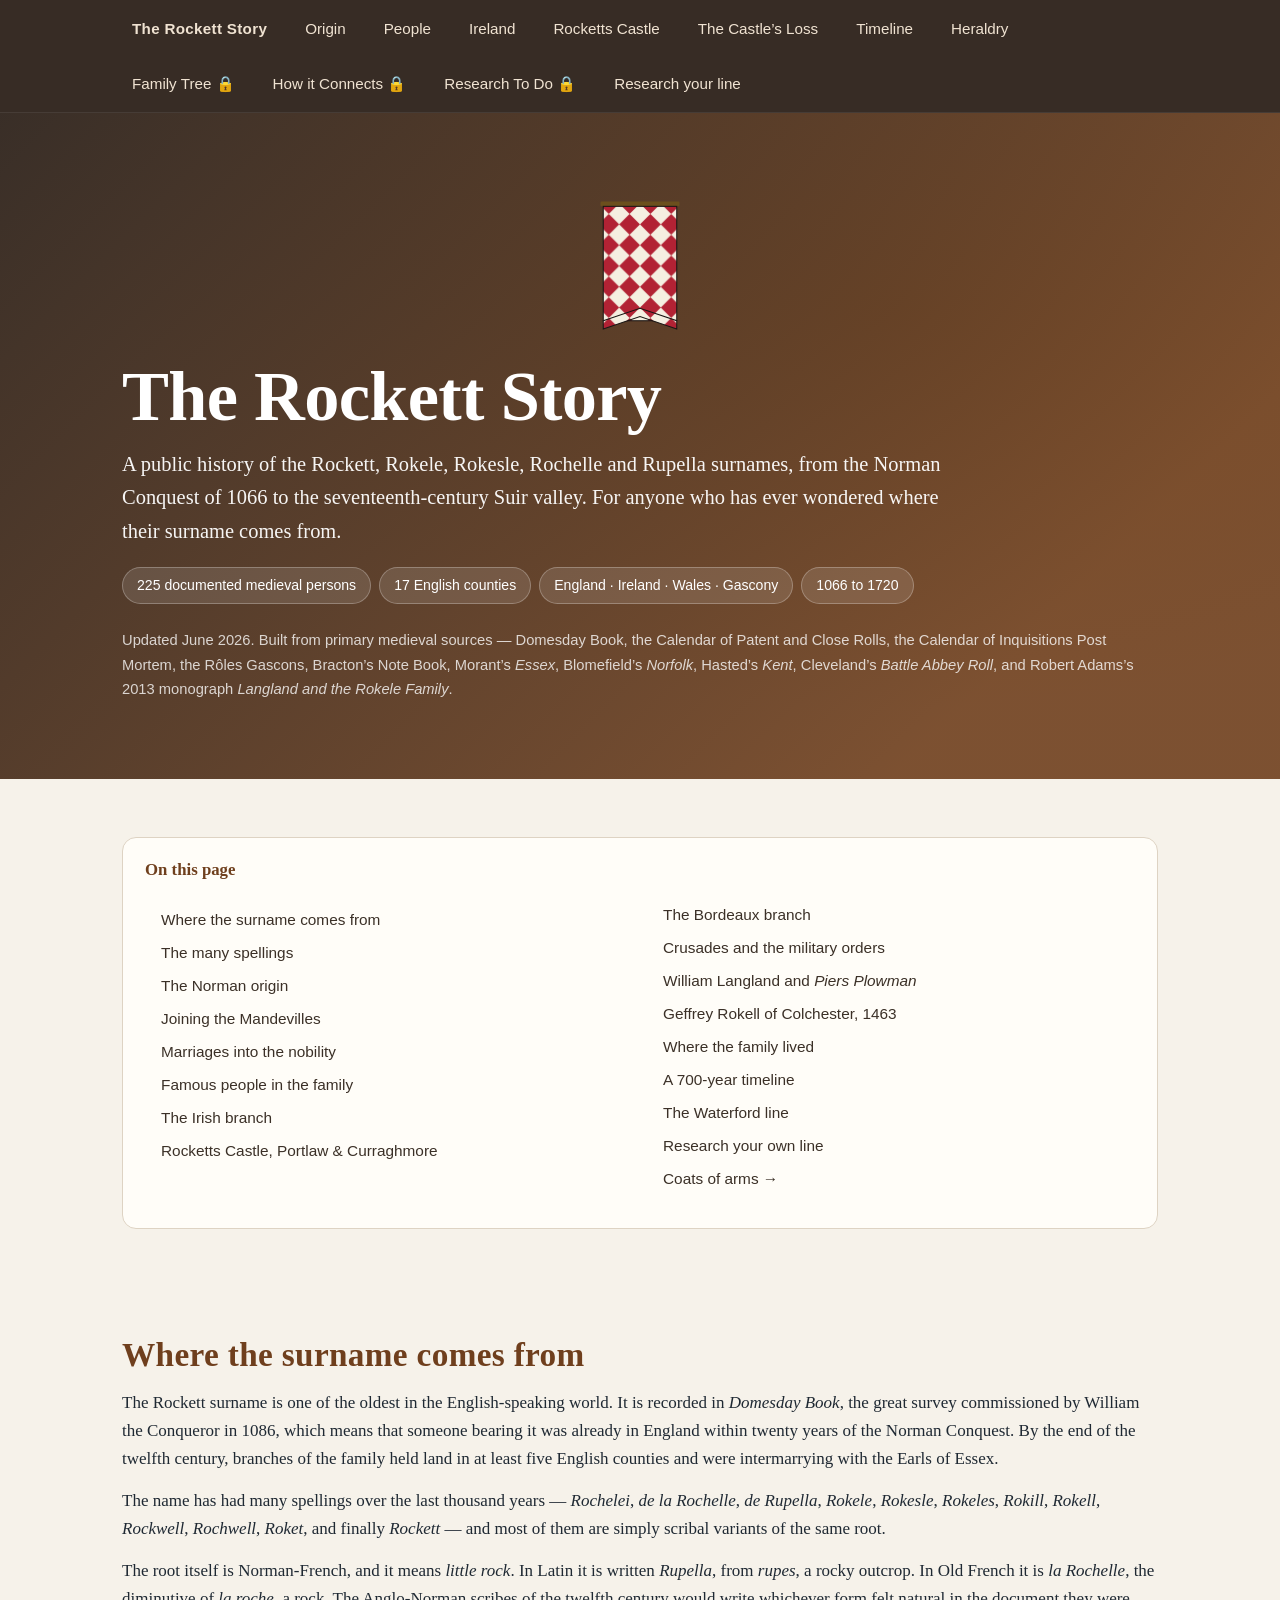
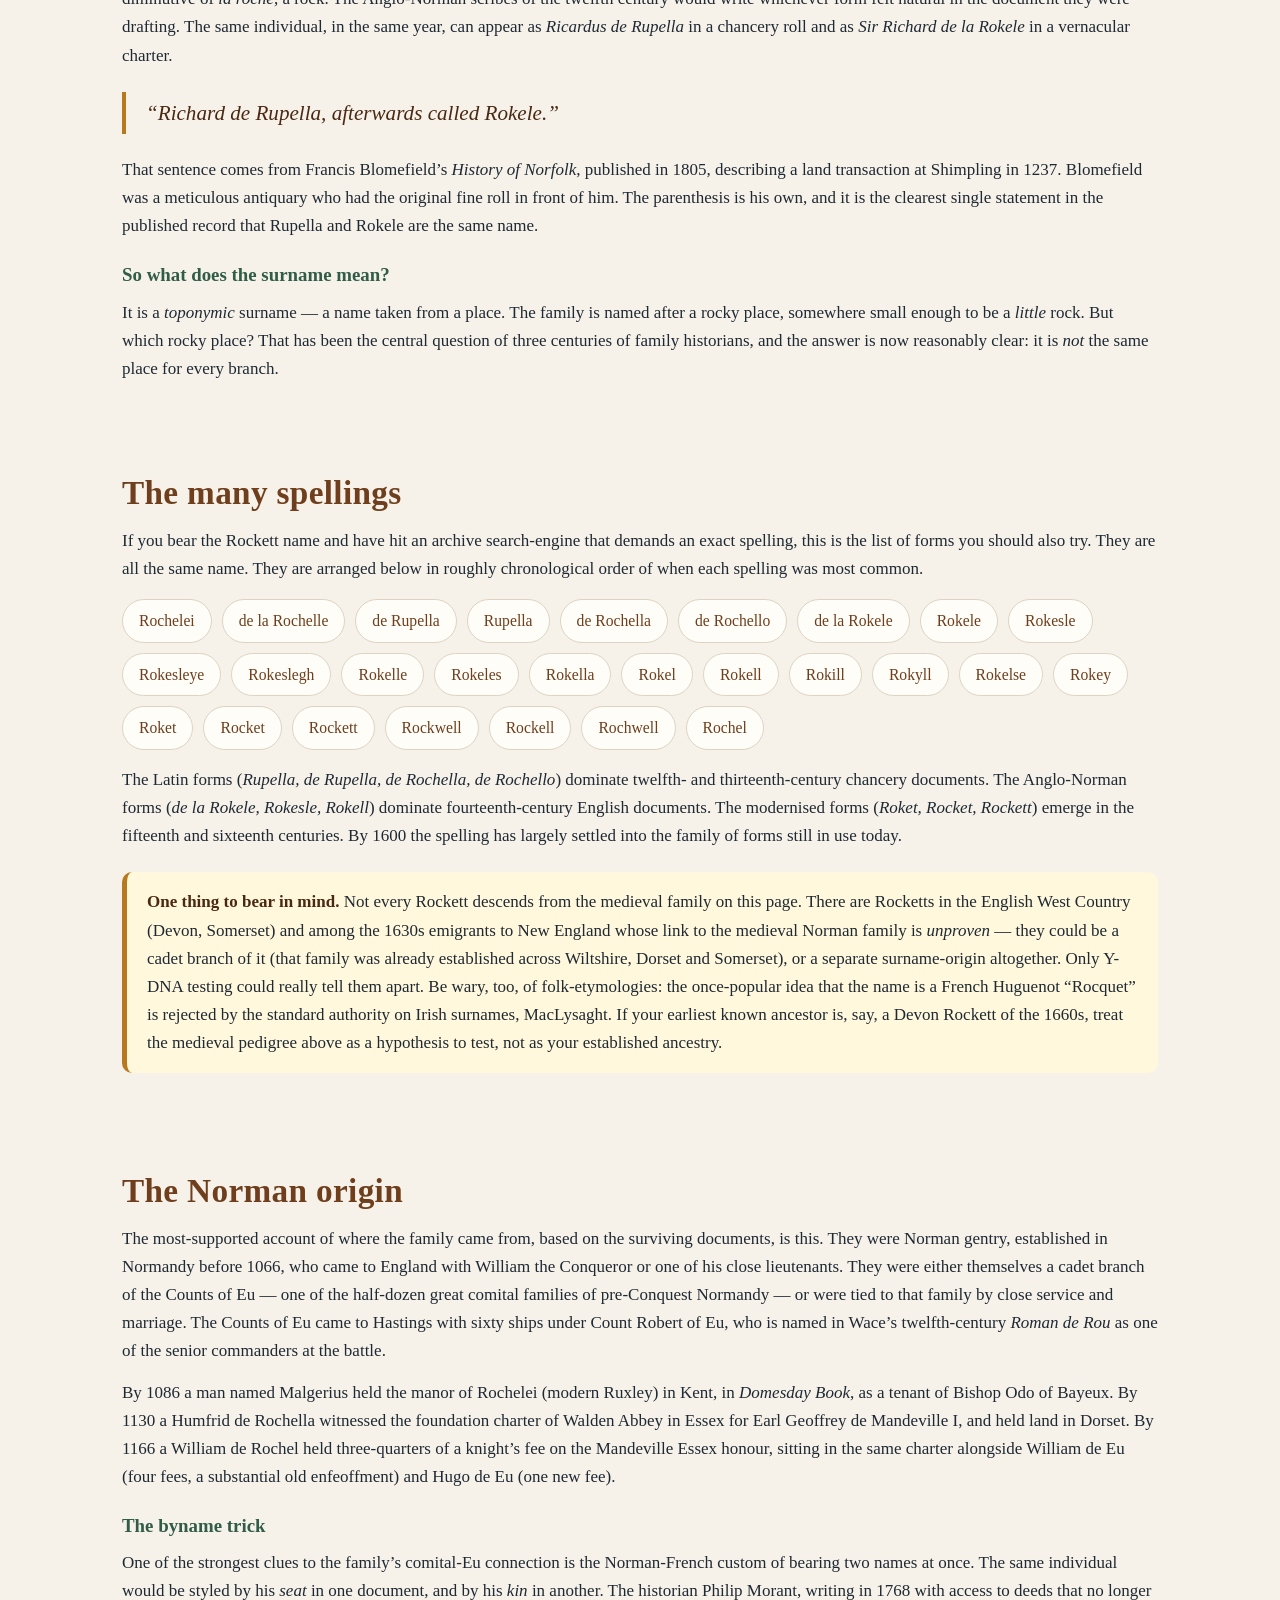
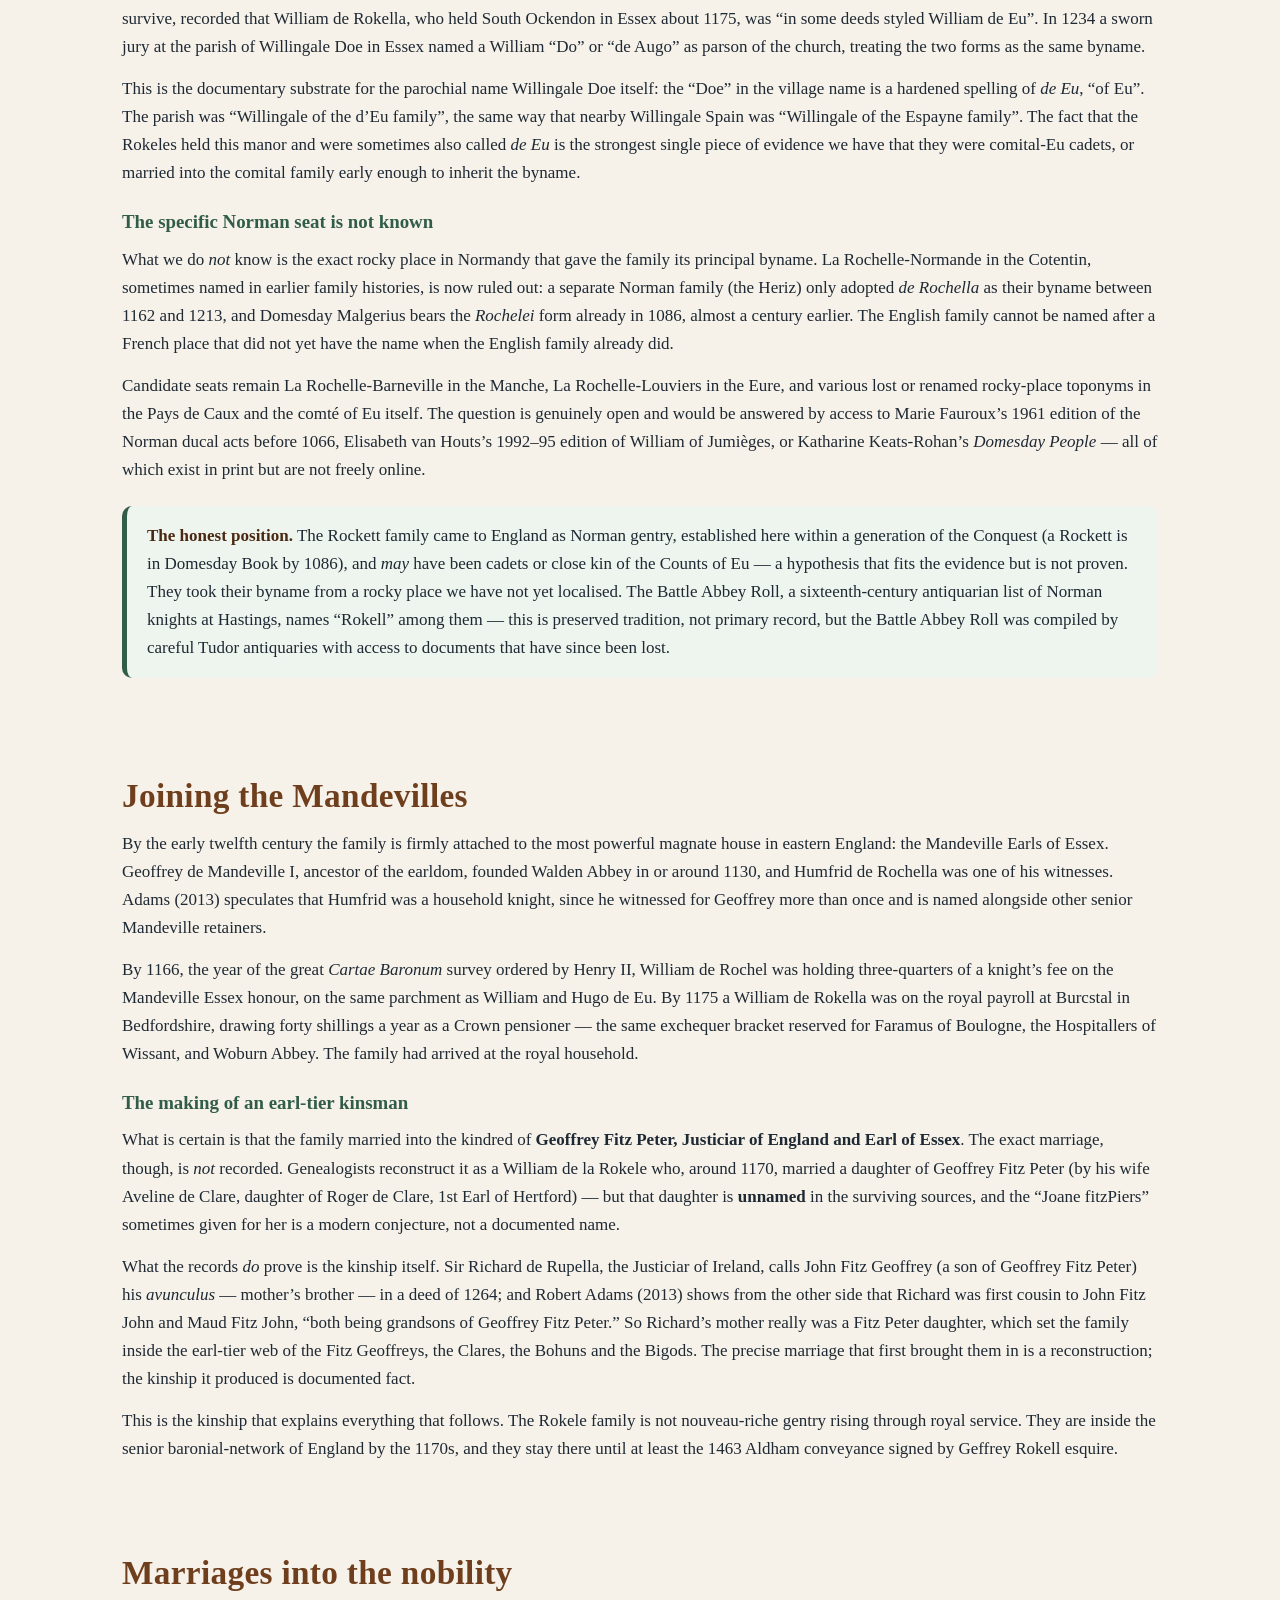
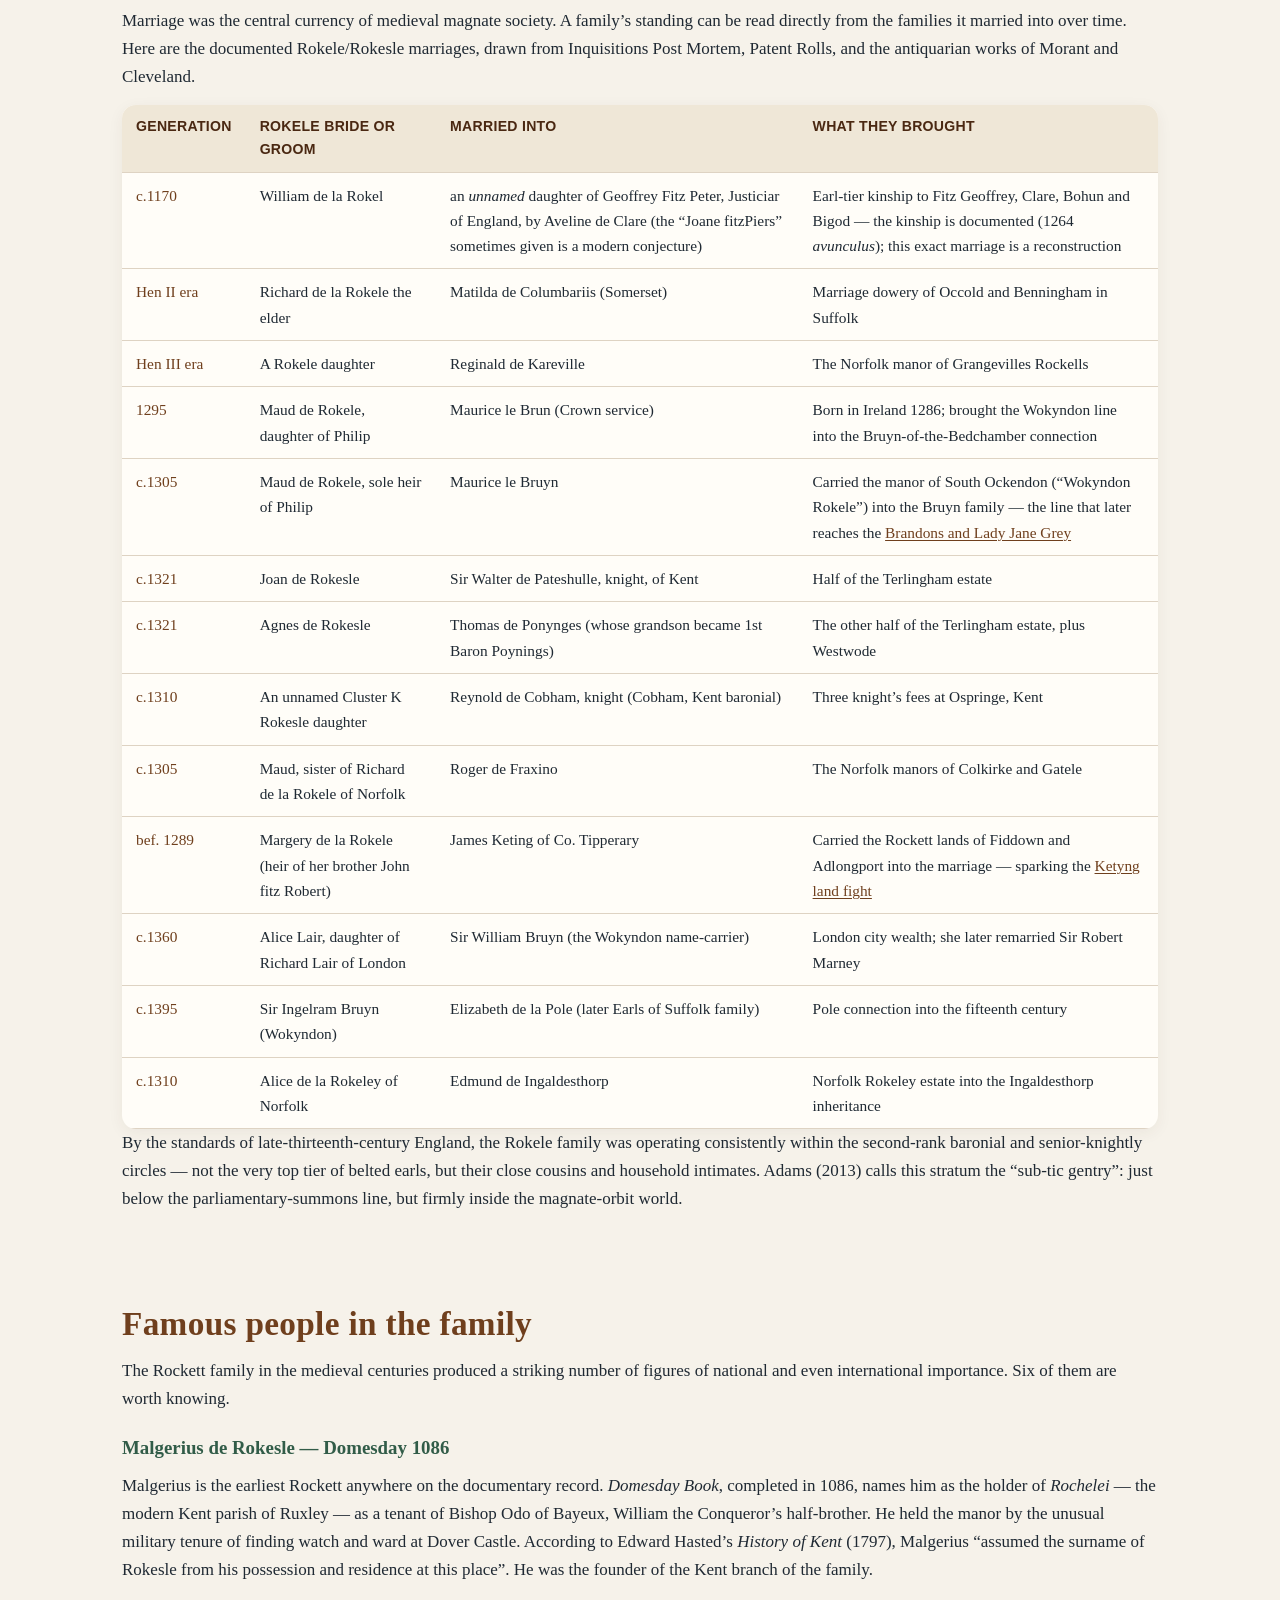
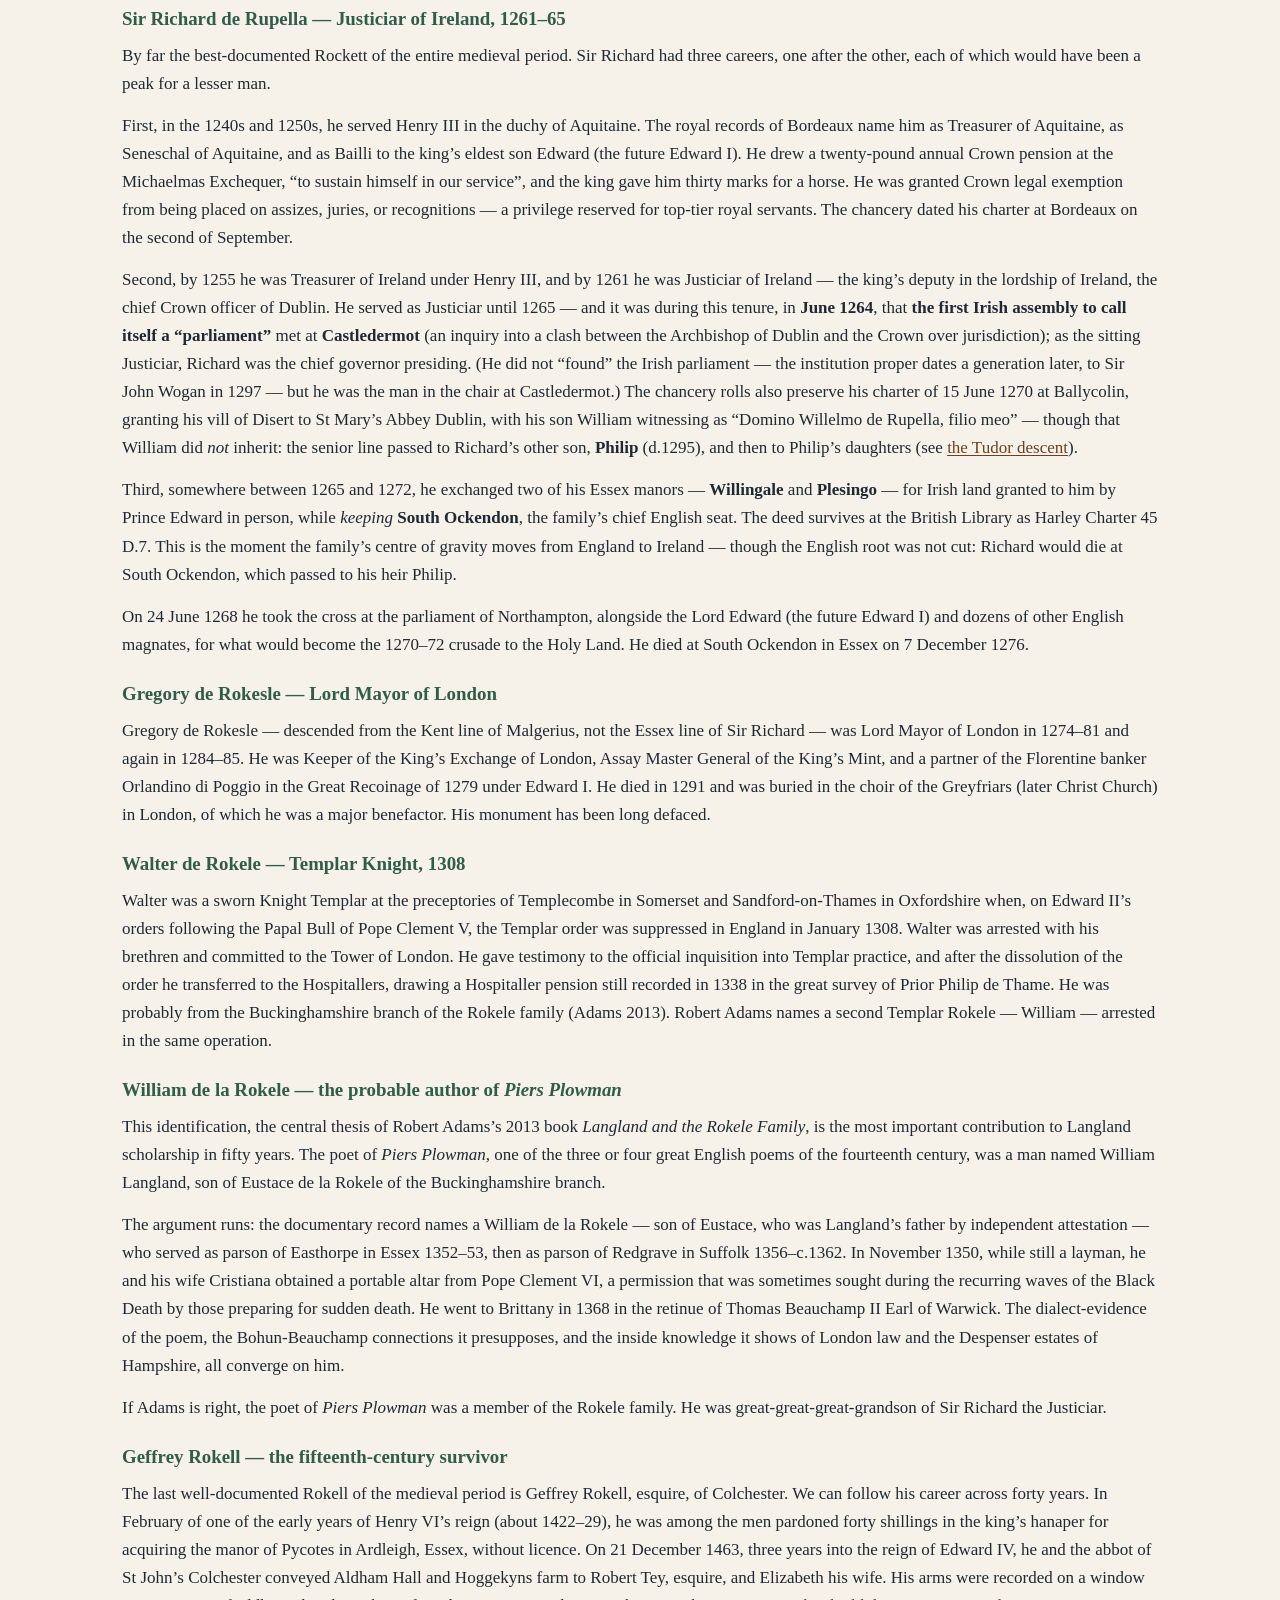
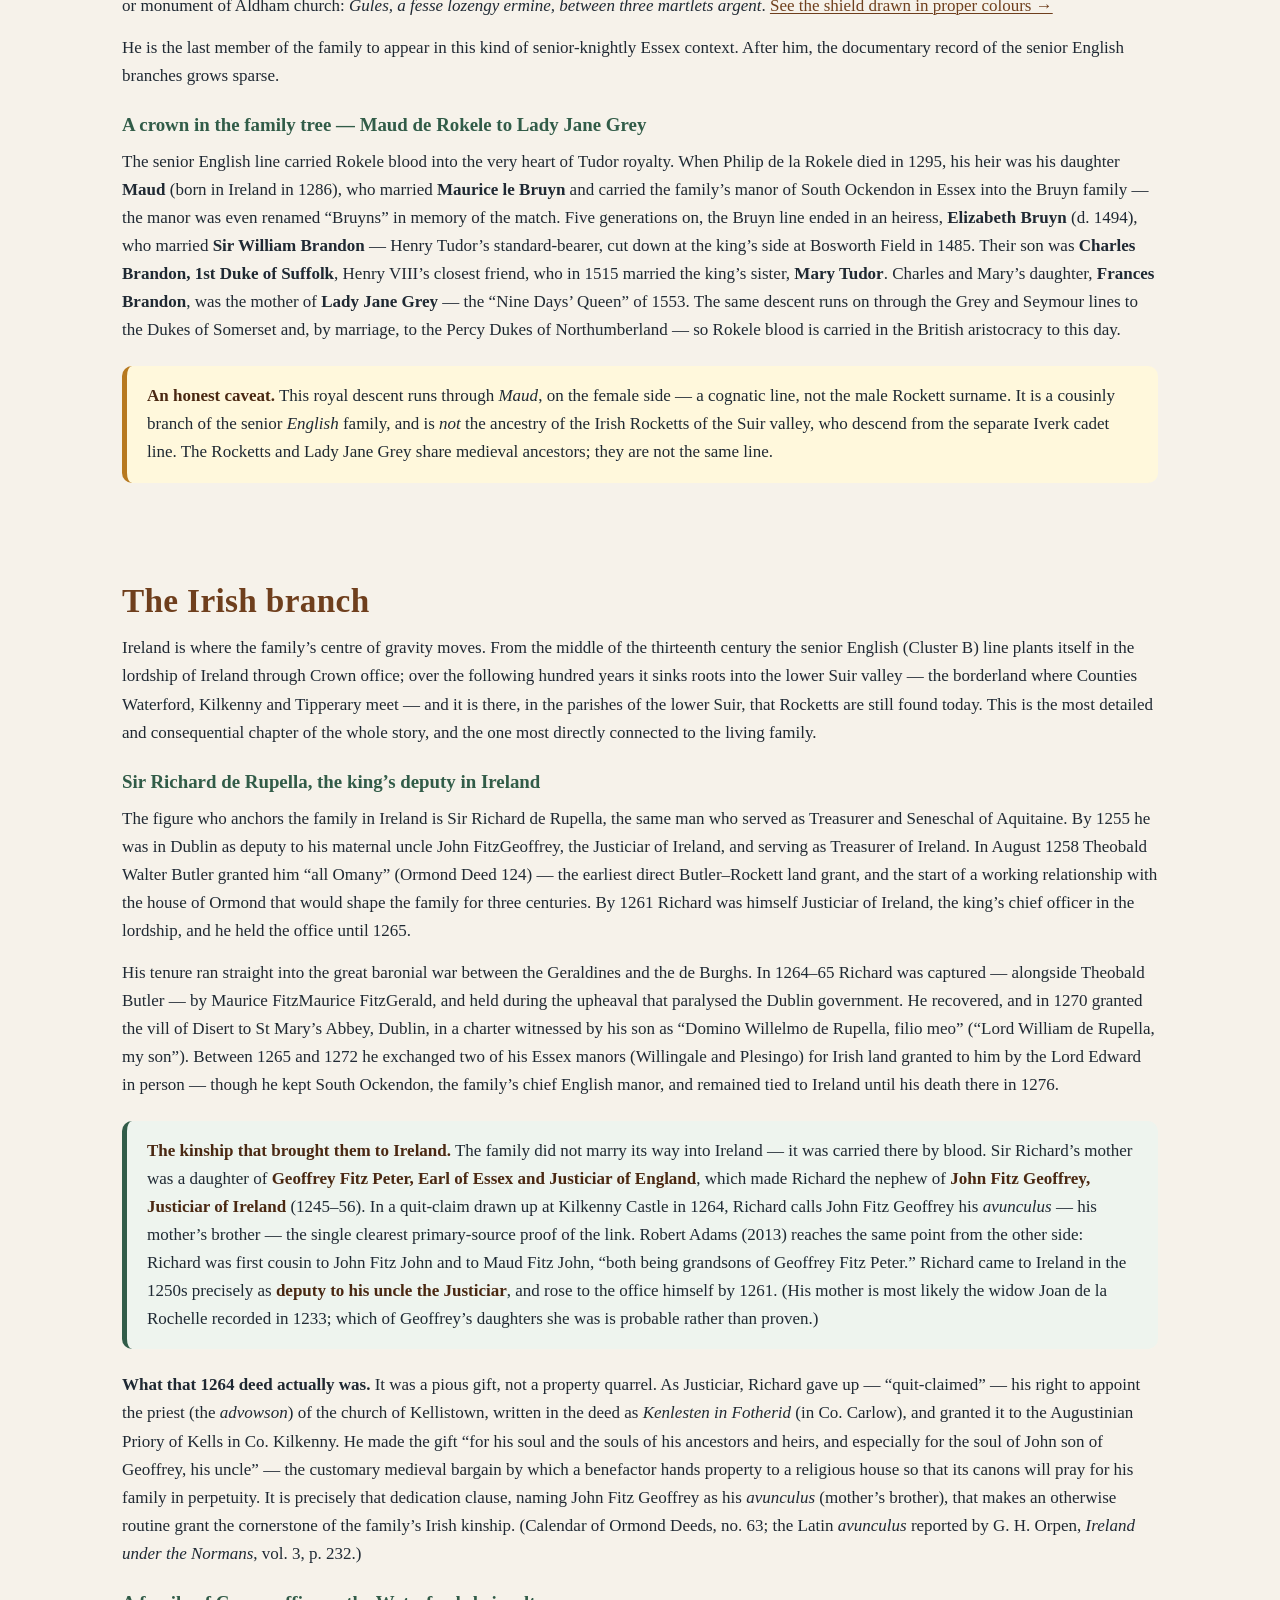
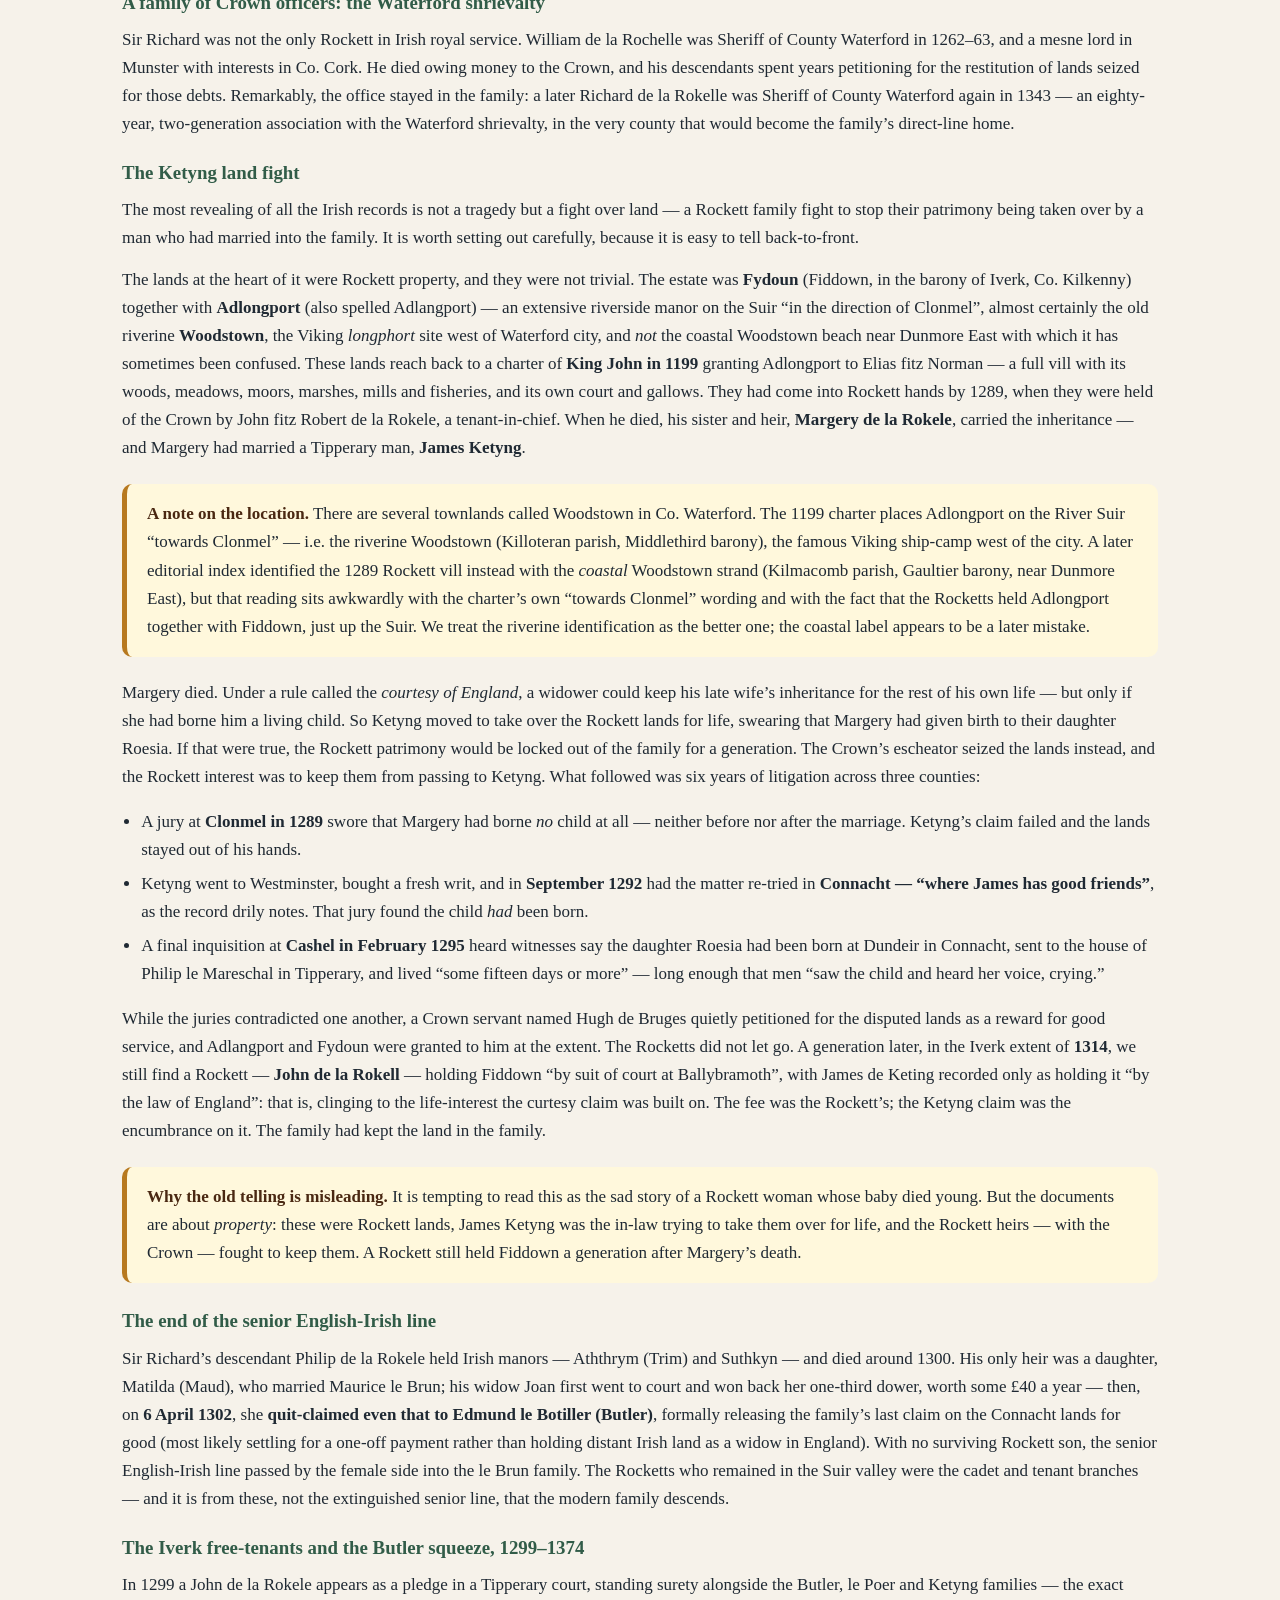
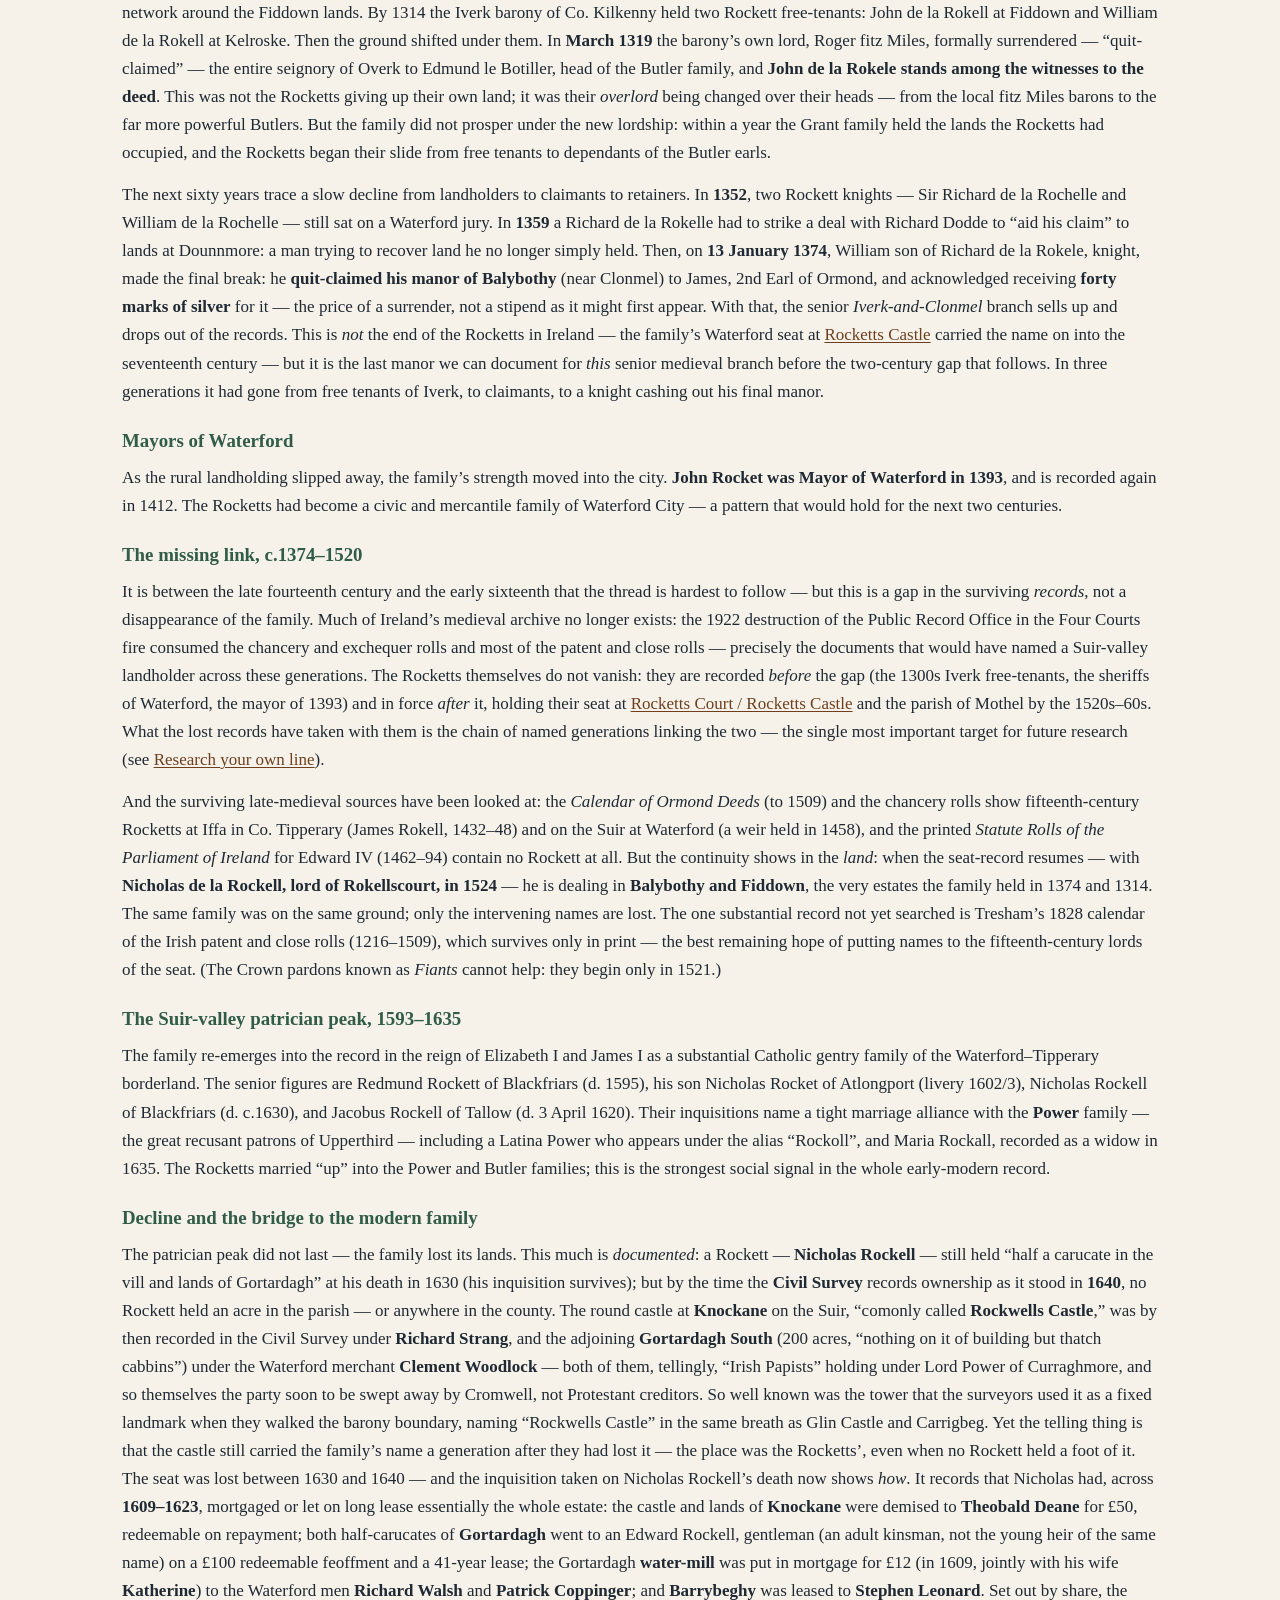
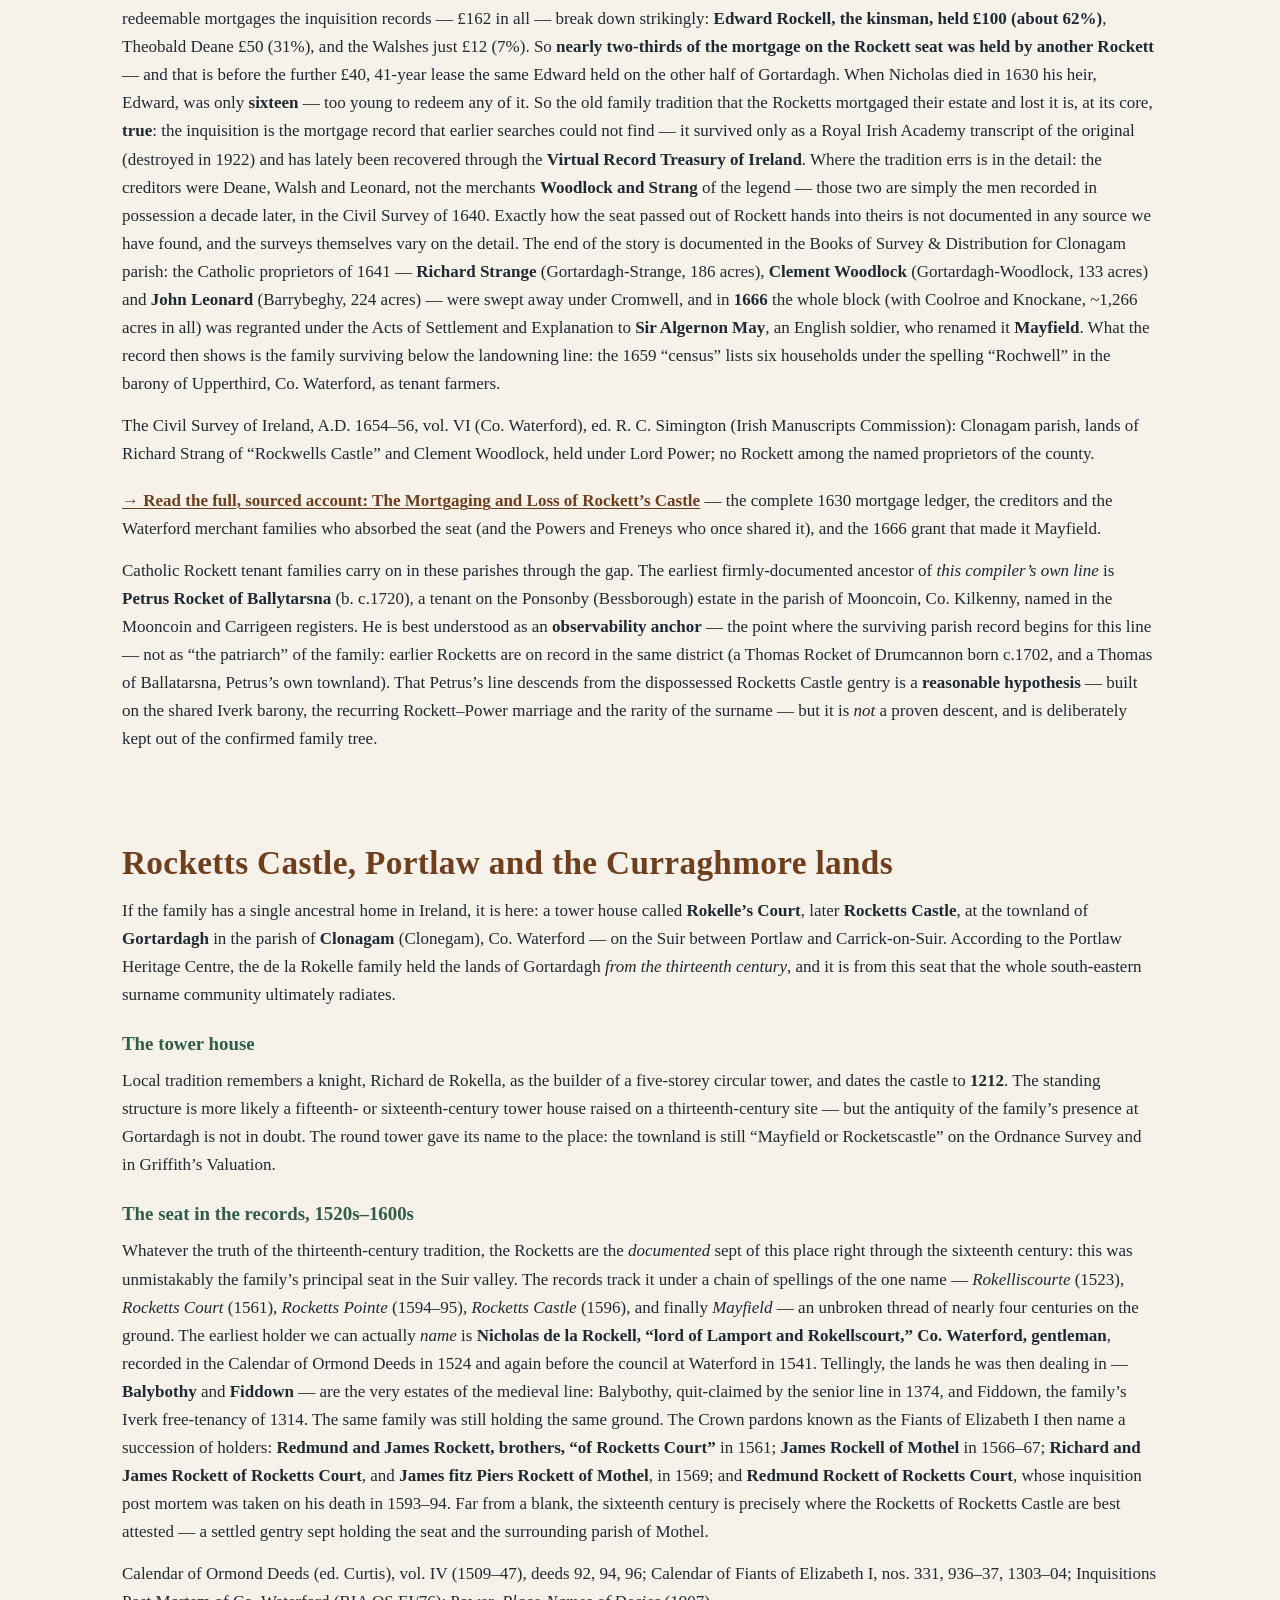
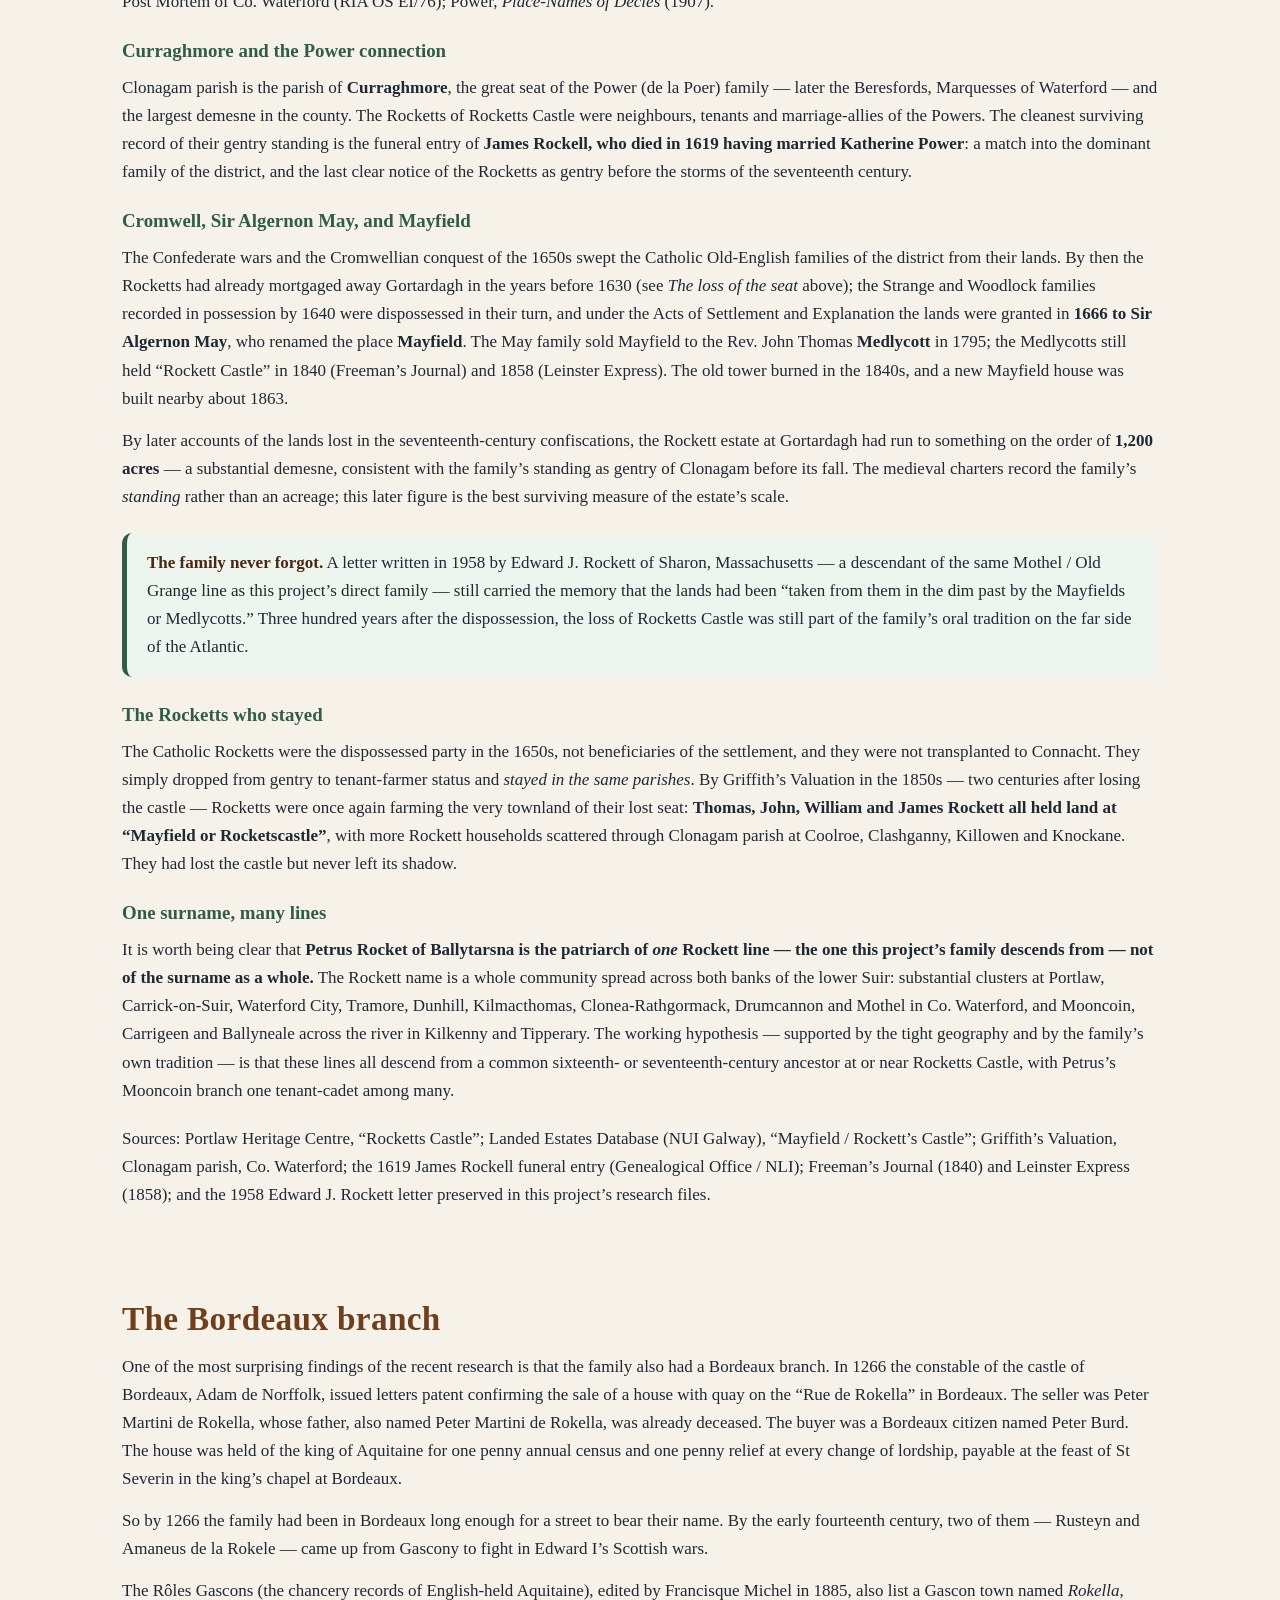
==== commit edc91160: "Sync public site from geneology-researcher@1c087301 Mirrored from public-site/ by the sync-public-si" ====
--- a/index.html
+++ b/index.html
@@ -242,7 +242,7 @@
 
     <p>First, in the 1240s and 1250s, he served Henry III in the duchy of Aquitaine. The royal records of Bordeaux name him as Treasurer of Aquitaine, as Seneschal of Aquitaine, and as Bailli to the king&rsquo;s eldest son Edward (the future Edward I). He drew a twenty-pound annual Crown pension at the Michaelmas Exchequer, &ldquo;to sustain himself in our service&rdquo;, and the king gave him thirty marks for a horse. He was granted Crown legal exemption from being placed on assizes, juries, or recognitions &mdash; a privilege reserved for top-tier royal servants. The chancery dated his charter at Bordeaux on the second of September.</p>
 
-    <p>Second, by 1255 he was Treasurer of Ireland under Henry III, and by 1261 he was Justiciar of Ireland &mdash; the king&rsquo;s deputy in the lordship of Ireland, the chief Crown officer of Dublin. He served as Justiciar until 1265. The chancery rolls preserve his charter of 15 June 1270 at Ballycolin, naming his vill of Disert as a gift to St Mary&rsquo;s Abbey Dublin, with his son William witnessing as &ldquo;Domino Willelmo de Rupella, filio meo&rdquo;.</p>
+    <p>Second, by 1255 he was Treasurer of Ireland under Henry III, and by 1261 he was Justiciar of Ireland &mdash; the king&rsquo;s deputy in the lordship of Ireland, the chief Crown officer of Dublin. He served as Justiciar until 1265 &mdash; and it was during this tenure, in <strong>June 1264</strong>, that <strong>the first Irish assembly to call itself a &ldquo;parliament&rdquo;</strong> met at <strong>Castledermot</strong> (an inquiry into a clash between the Archbishop of Dublin and the Crown over jurisdiction); as the sitting Justiciar, Richard was the chief governor presiding. (He did not &ldquo;found&rdquo; the Irish parliament &mdash; the institution proper dates a generation later, to Sir John Wogan in 1297 &mdash; but he was the man in the chair at Castledermot.) The chancery rolls also preserve his charter of 15 June 1270 at Ballycolin, granting his vill of Disert to St Mary&rsquo;s Abbey Dublin, with his son William witnessing as &ldquo;Domino Willelmo de Rupella, filio meo&rdquo; &mdash; though that William did <em>not</em> inherit: the senior line passed to Richard&rsquo;s other son, <strong>Philip</strong> (d.1295), and then to Philip&rsquo;s daughters (see <a href="#brandon">the Tudor descent</a>).</p>
 
     <p>Third, somewhere between 1265 and 1272, he exchanged two of his Essex manors &mdash; <strong>Willingale</strong> and <strong>Plesingo</strong> &mdash; for Irish land granted to him by Prince Edward in person, while <em>keeping</em> <strong>South Ockendon</strong>, the family&rsquo;s chief English seat. The deed survives at the British Library as Harley Charter 45 D.7. This is the moment the family&rsquo;s centre of gravity moves from England to Ireland &mdash; though the English root was not cut: Richard would die at South Ockendon, which passed to his heir Philip.</p>
 
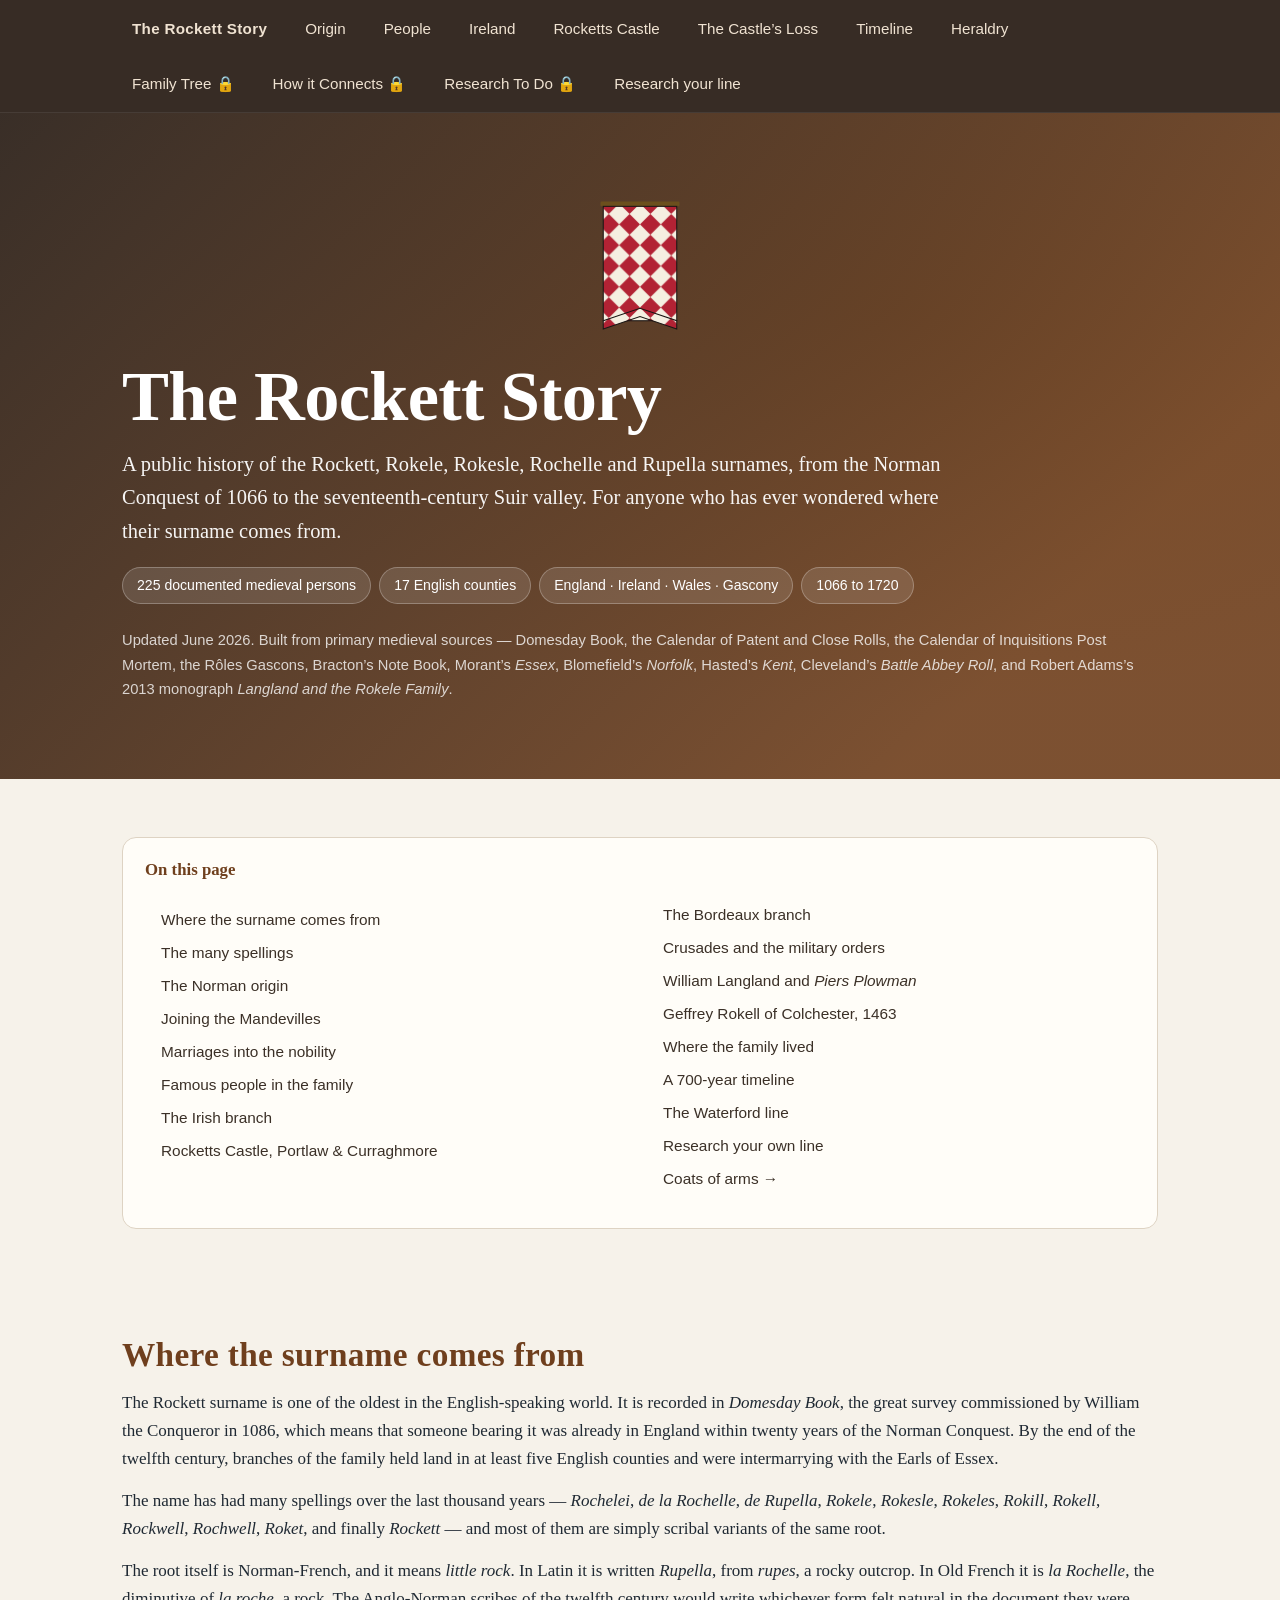
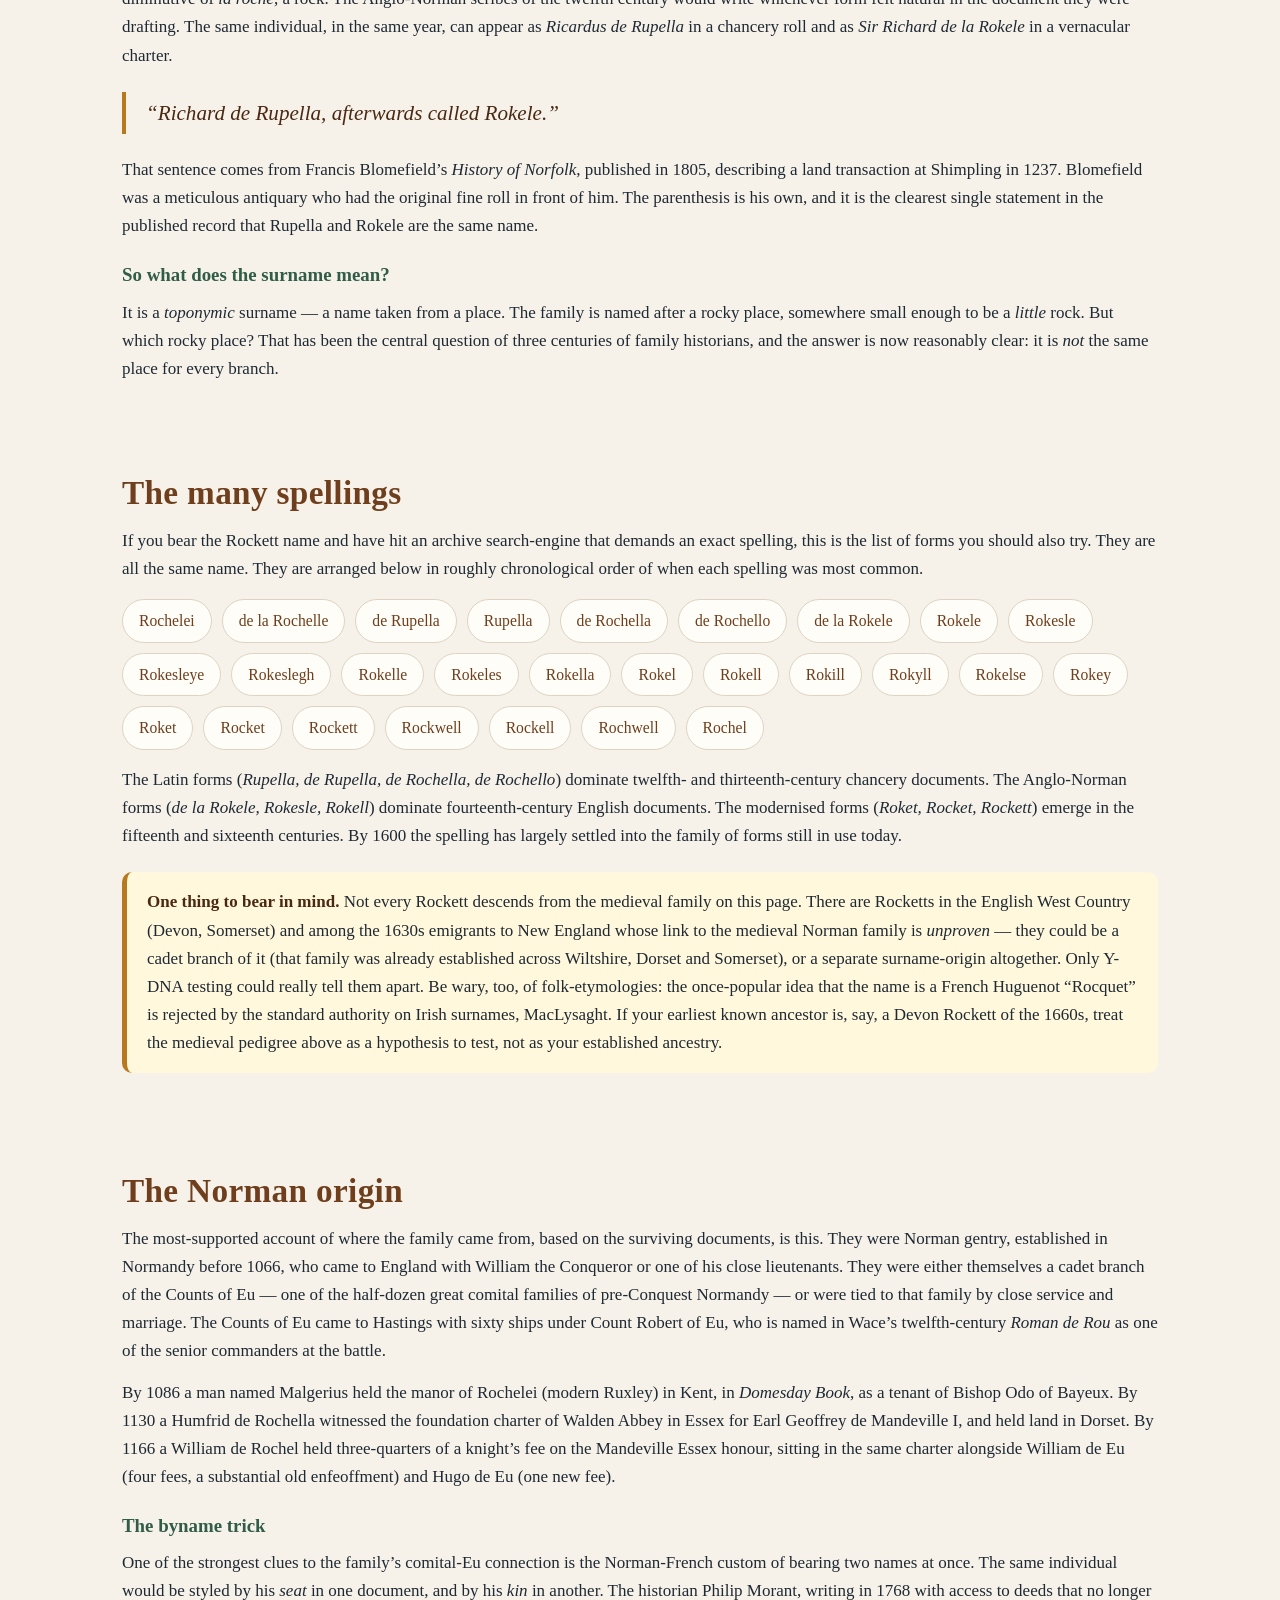
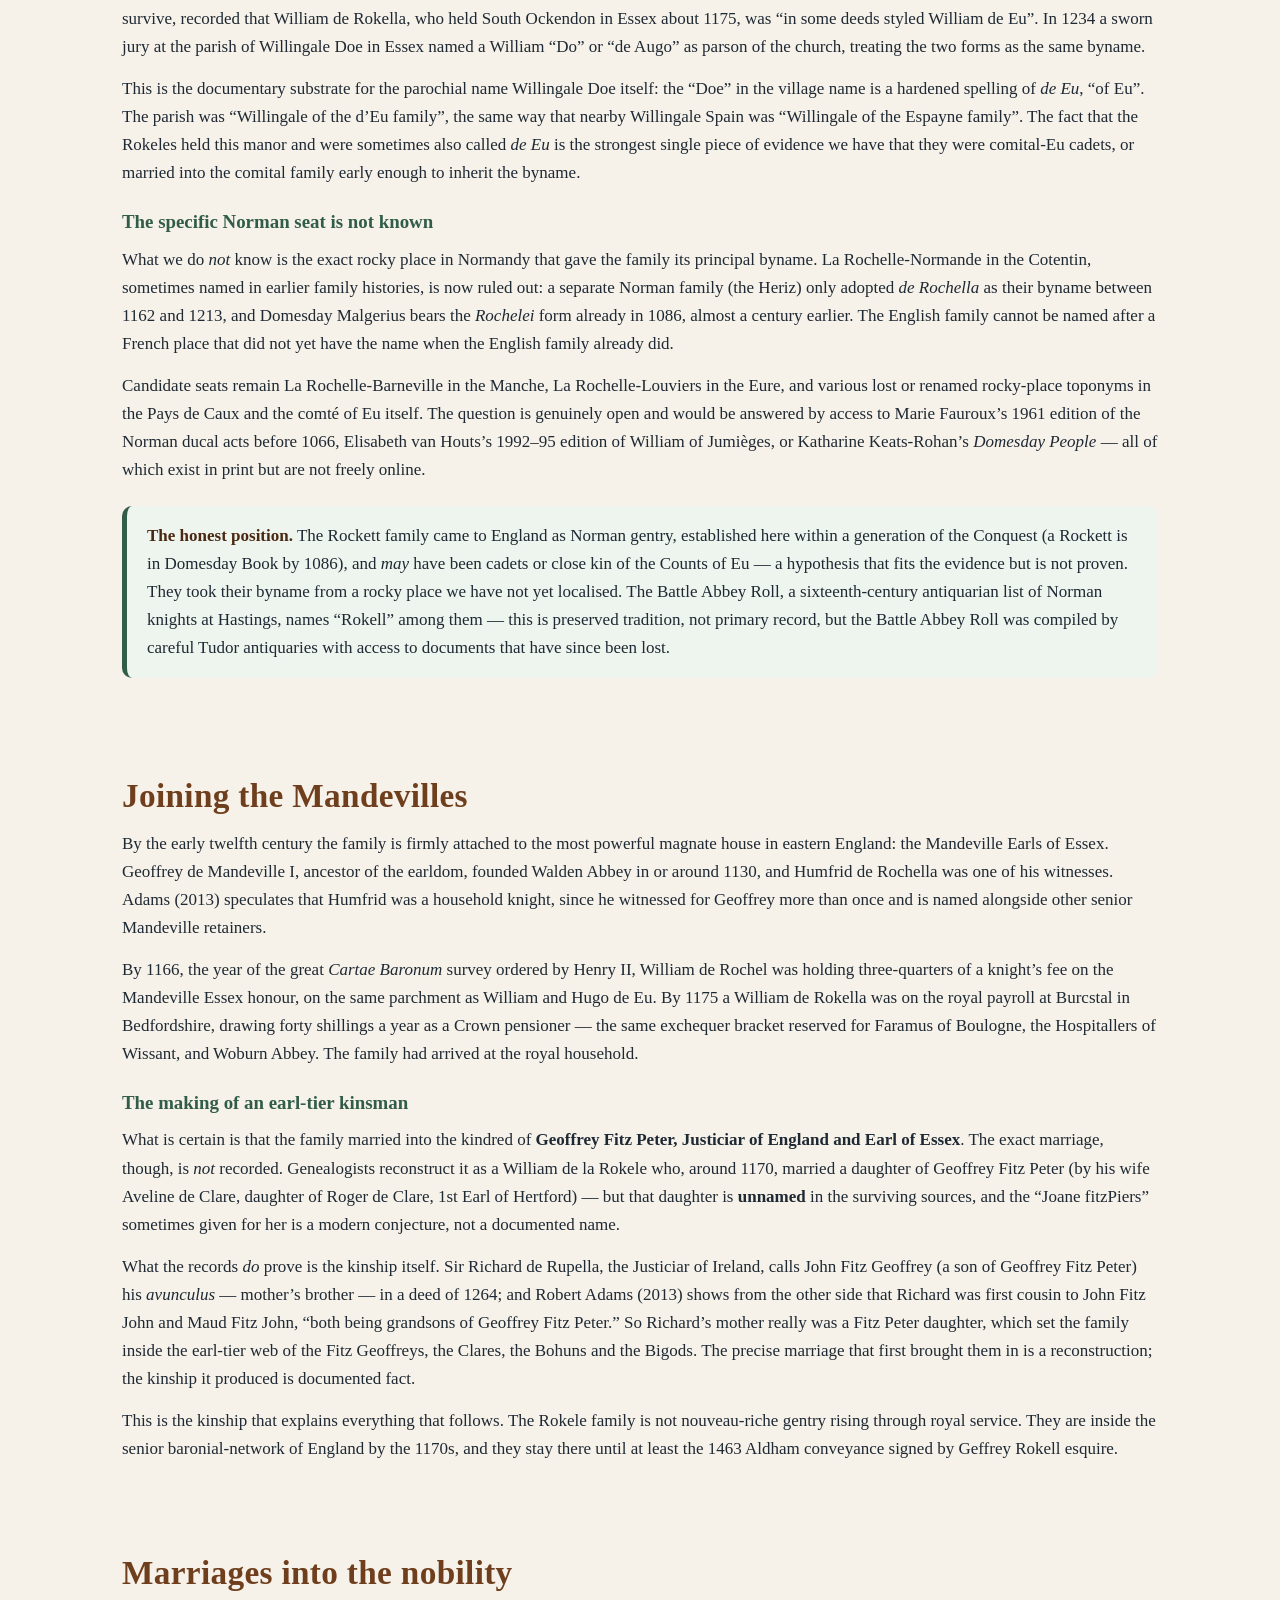
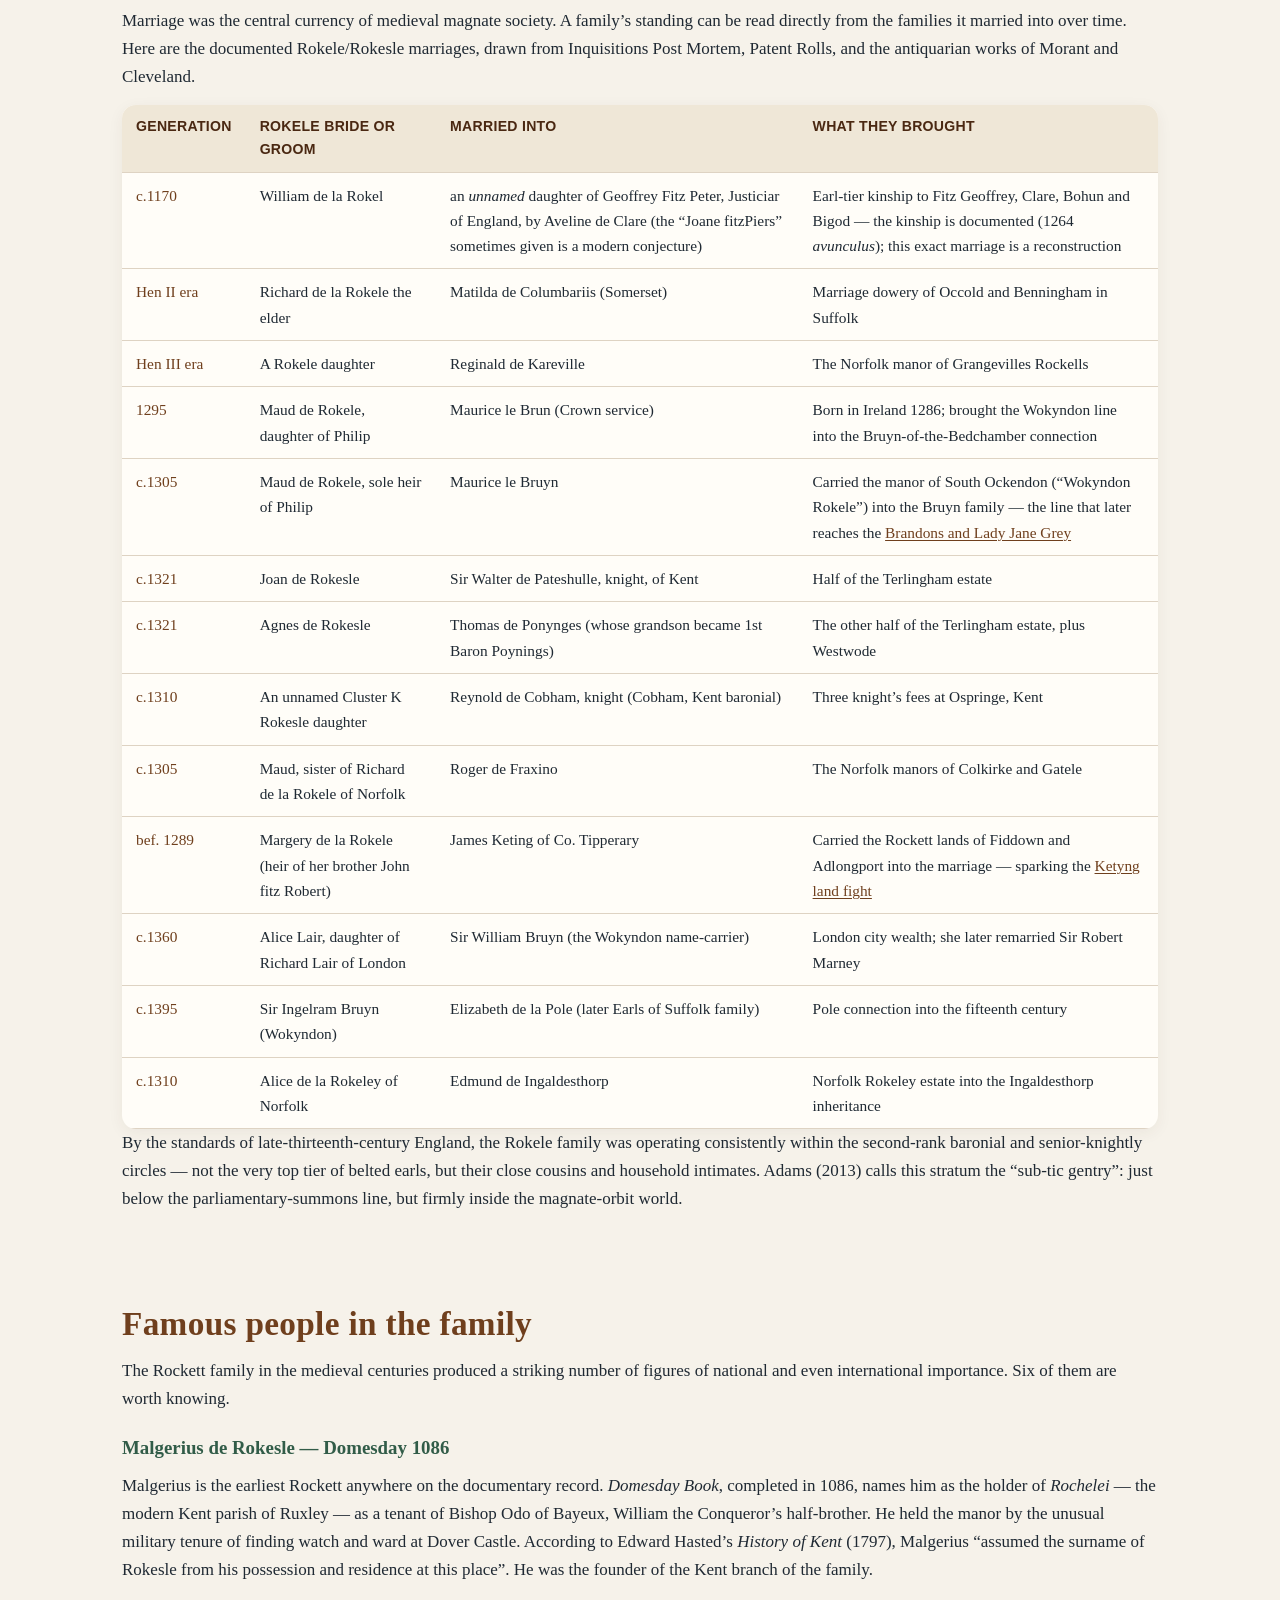
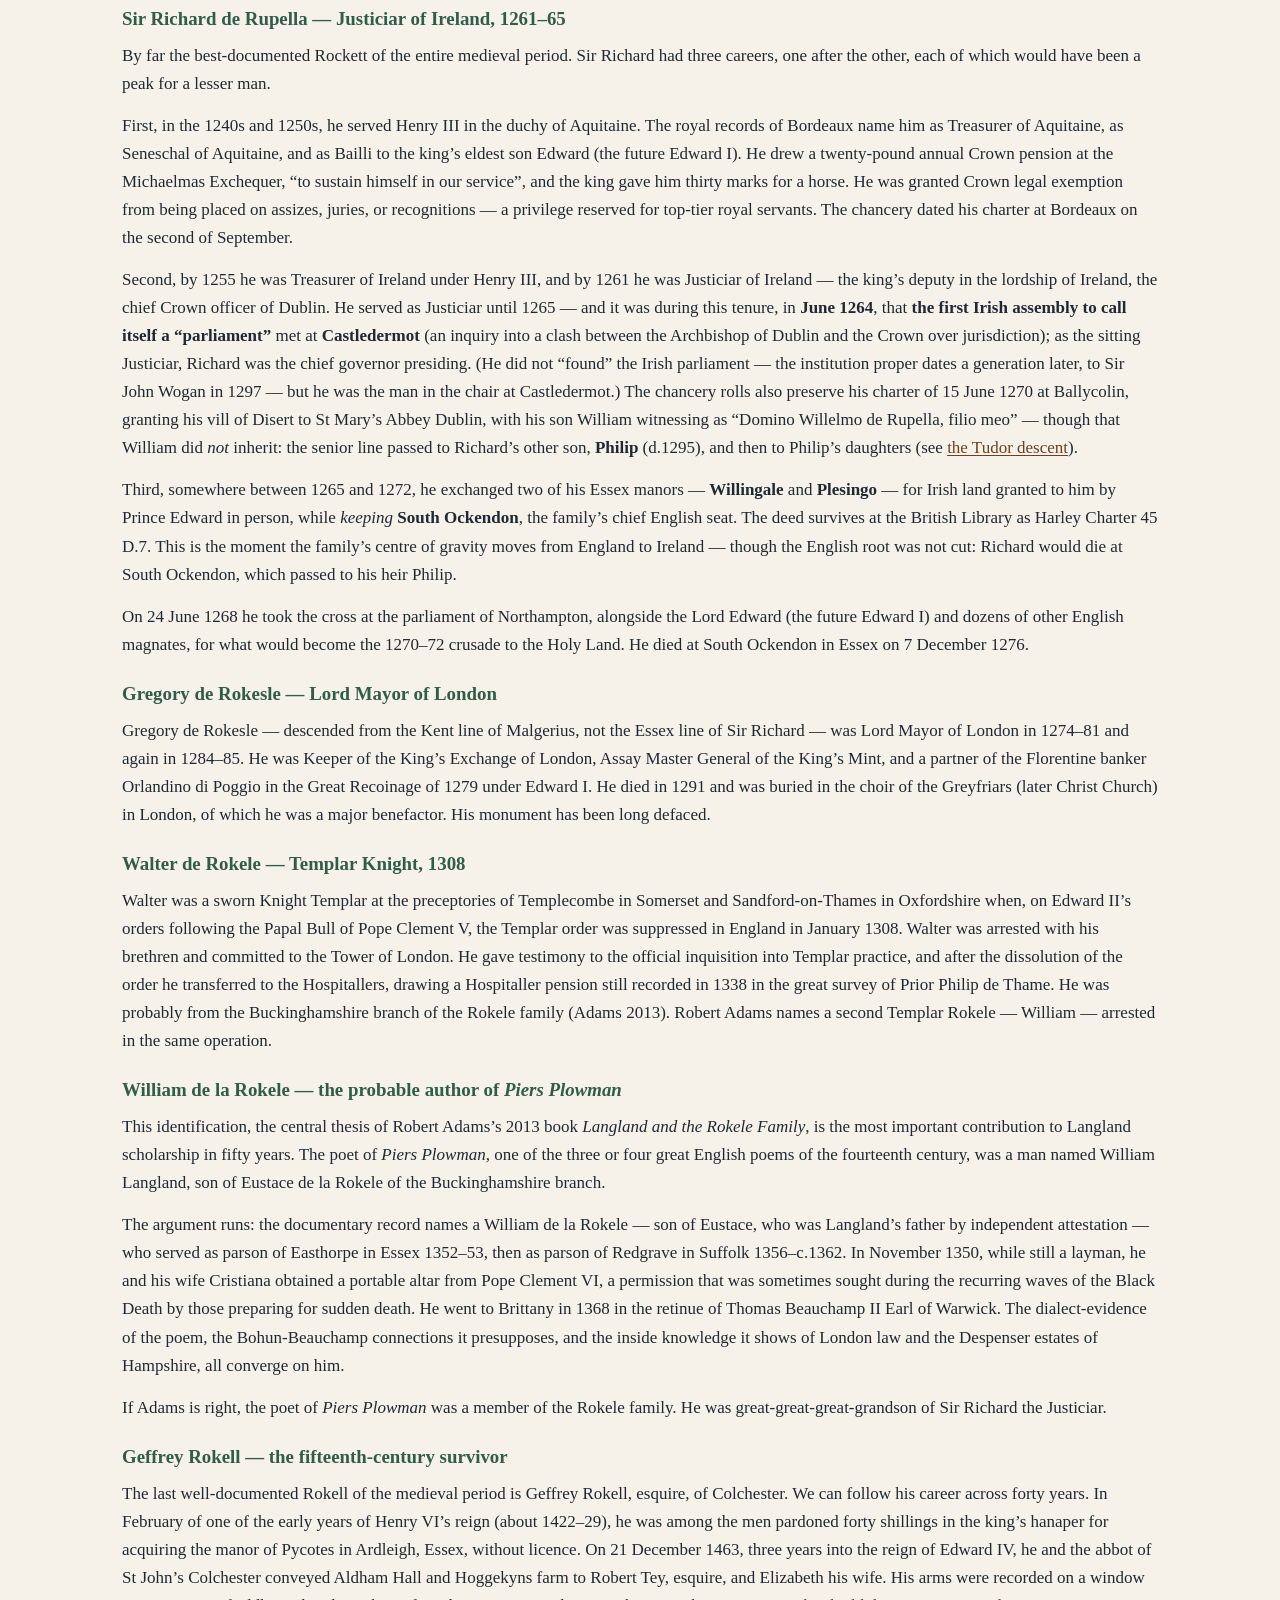
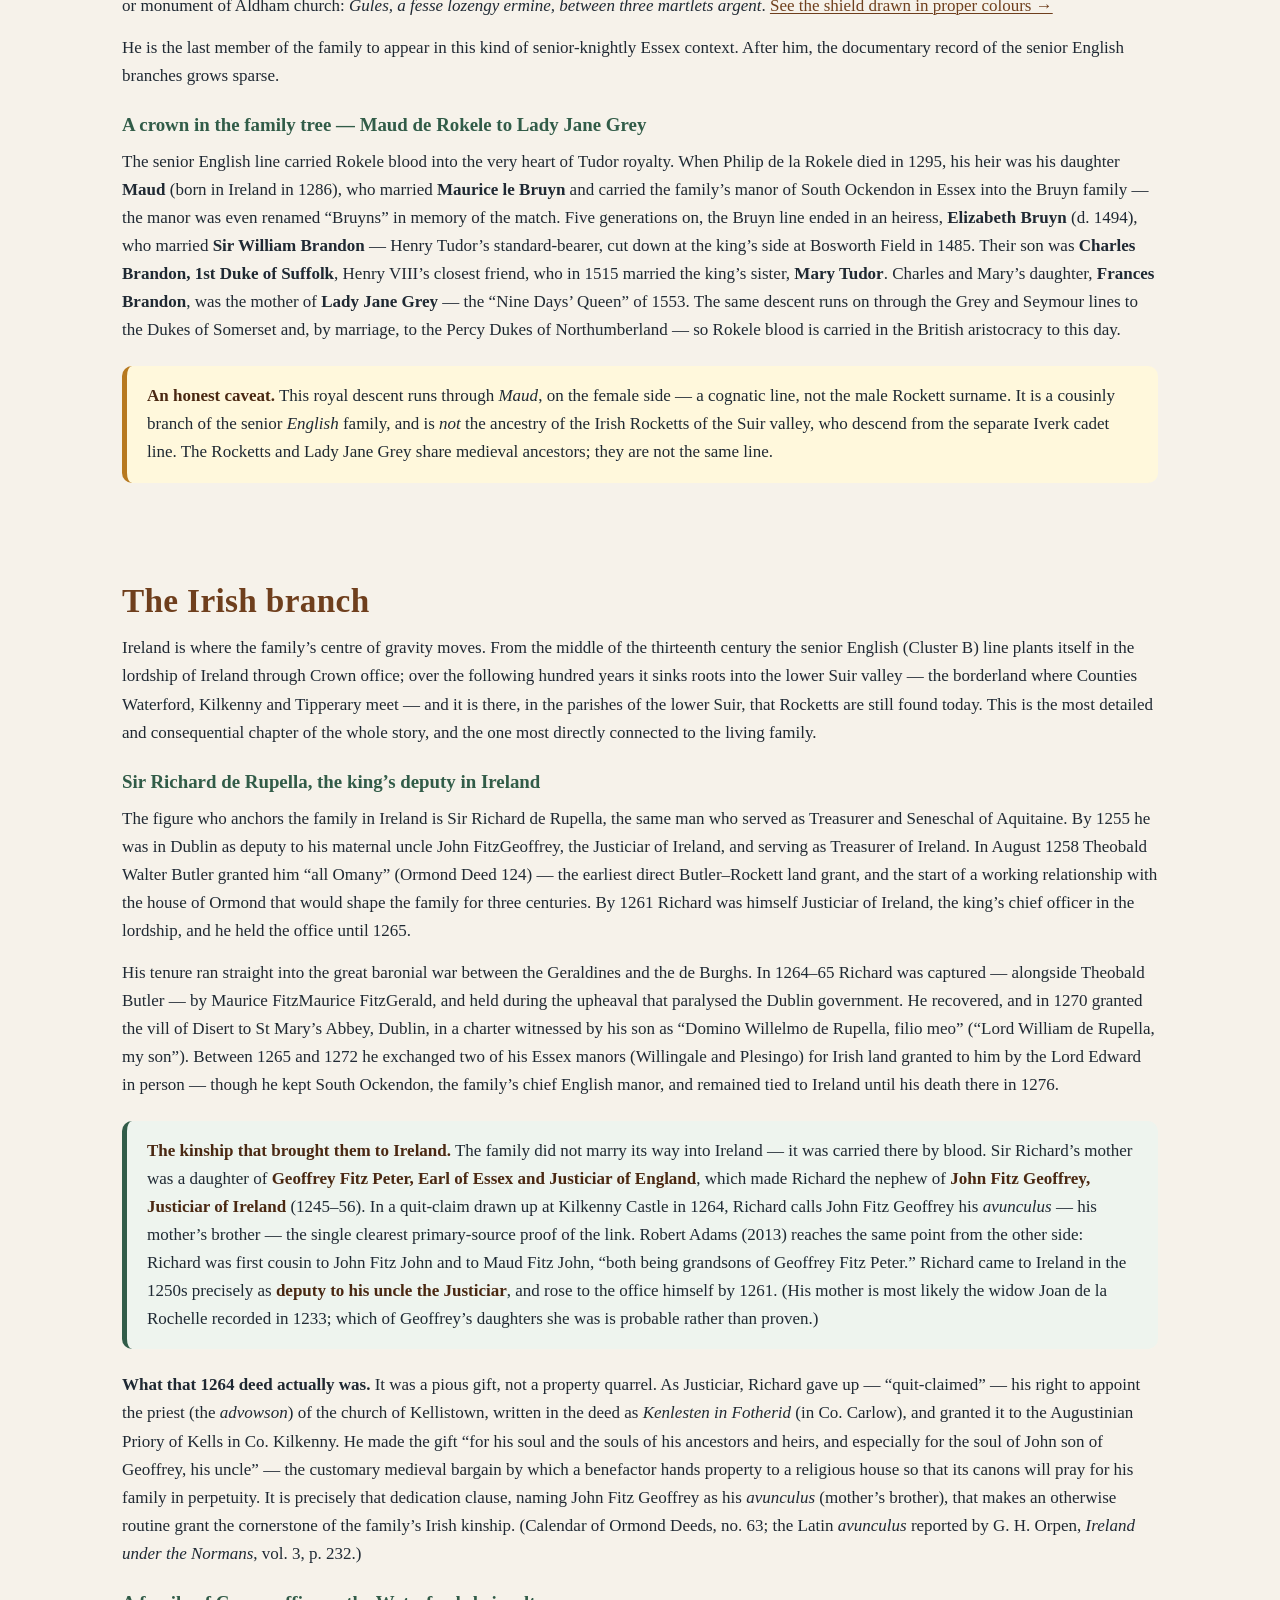
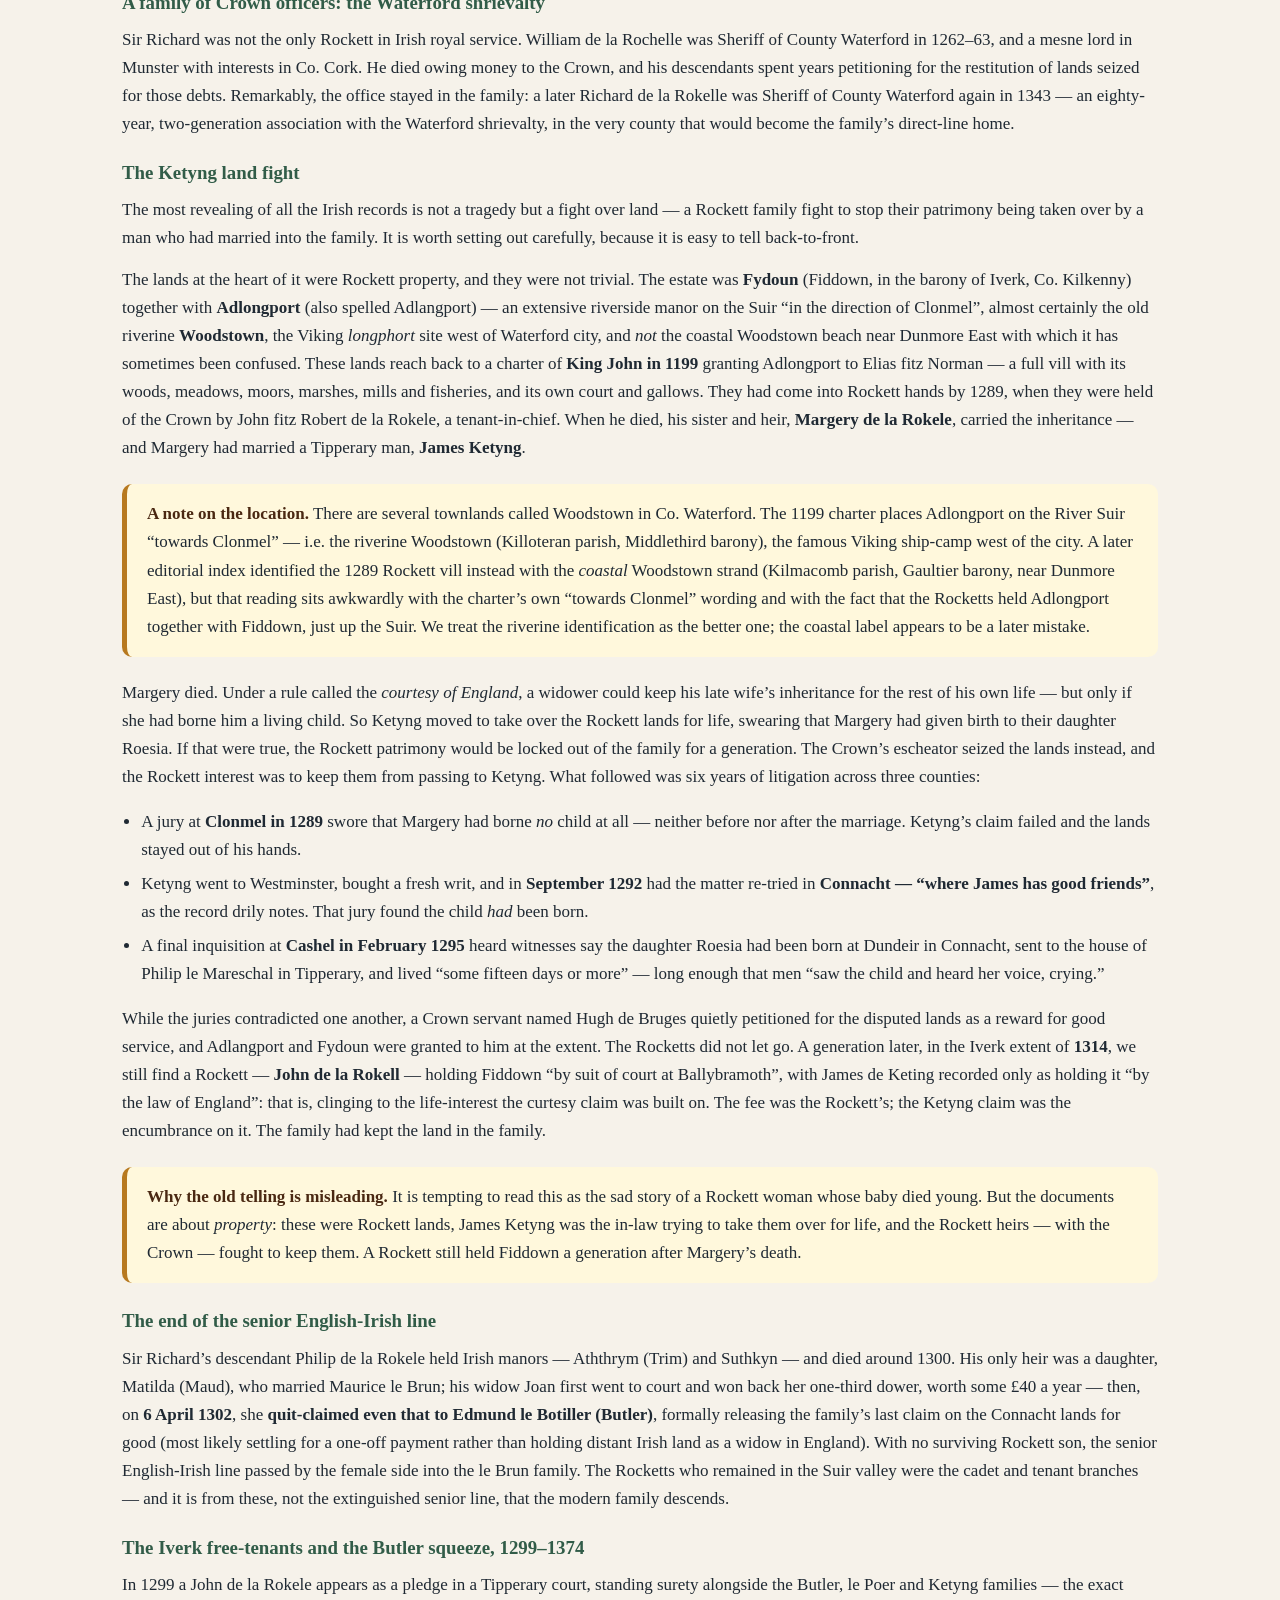
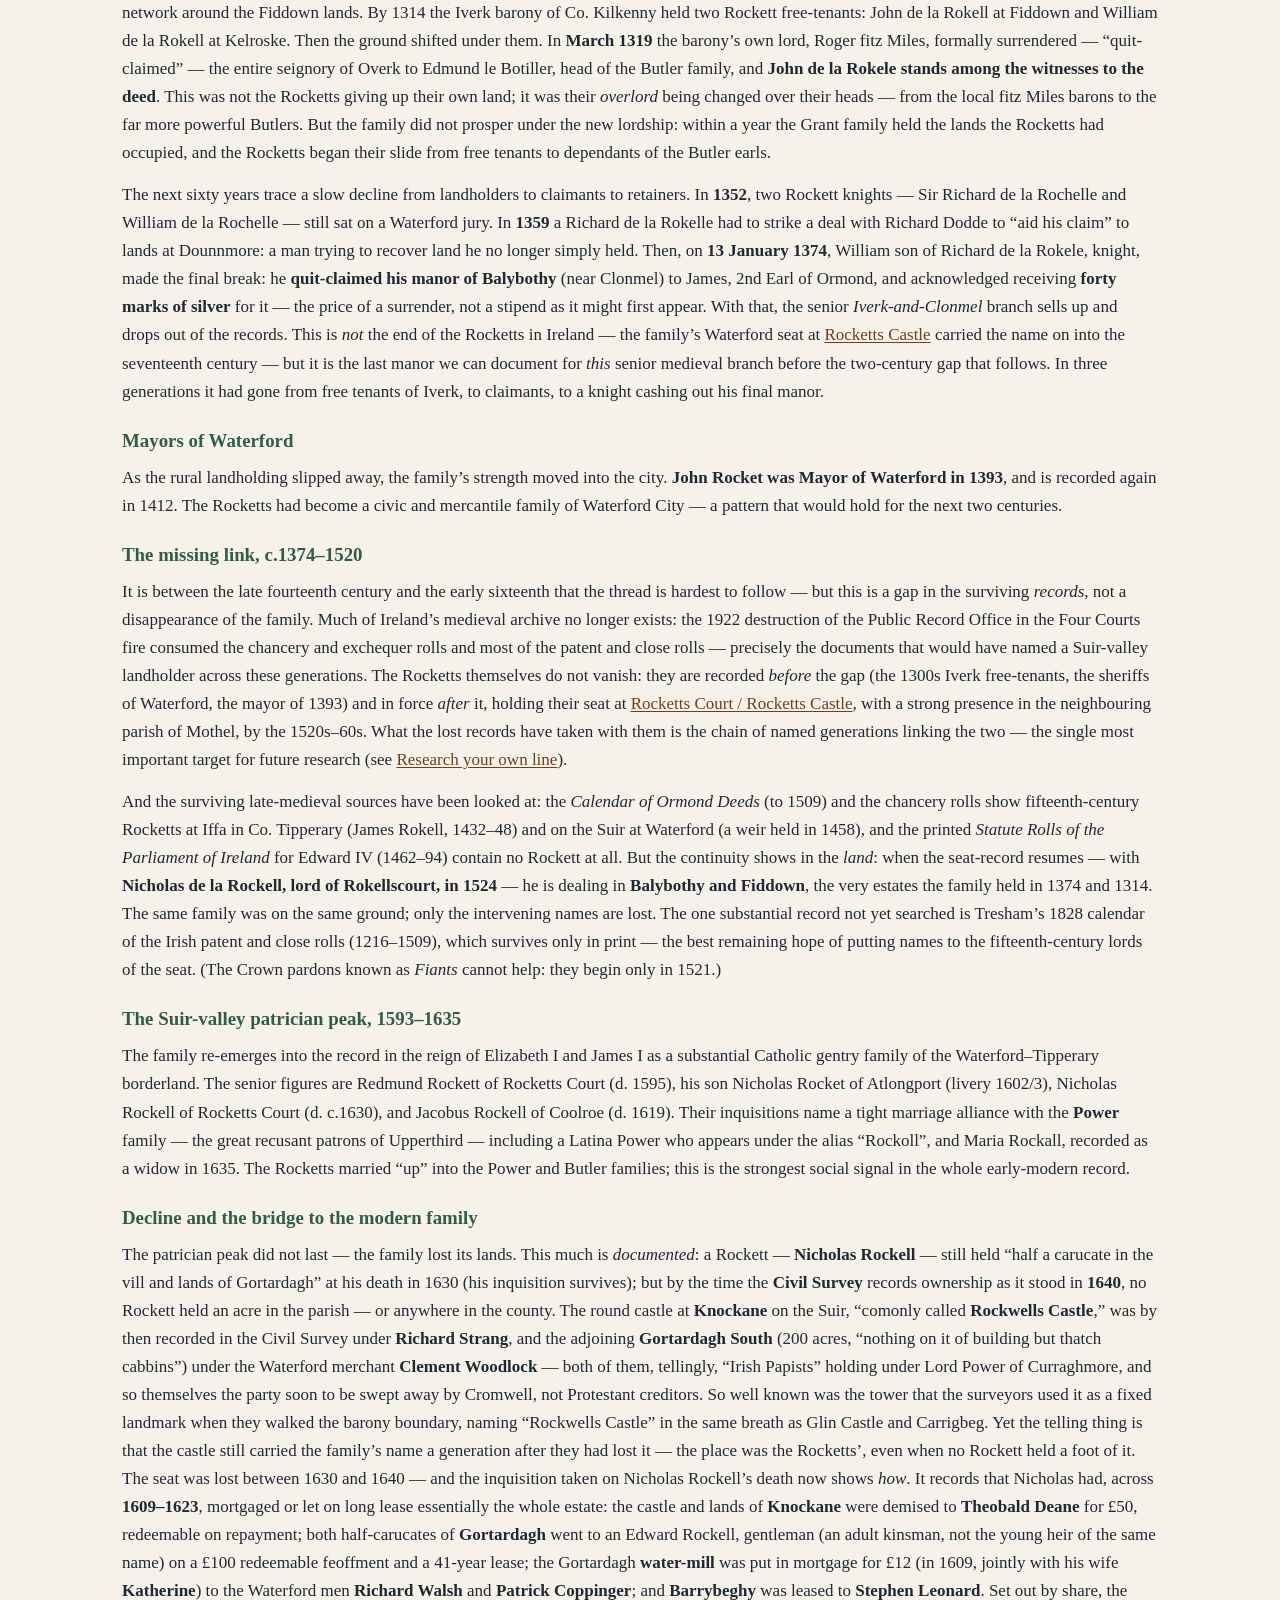
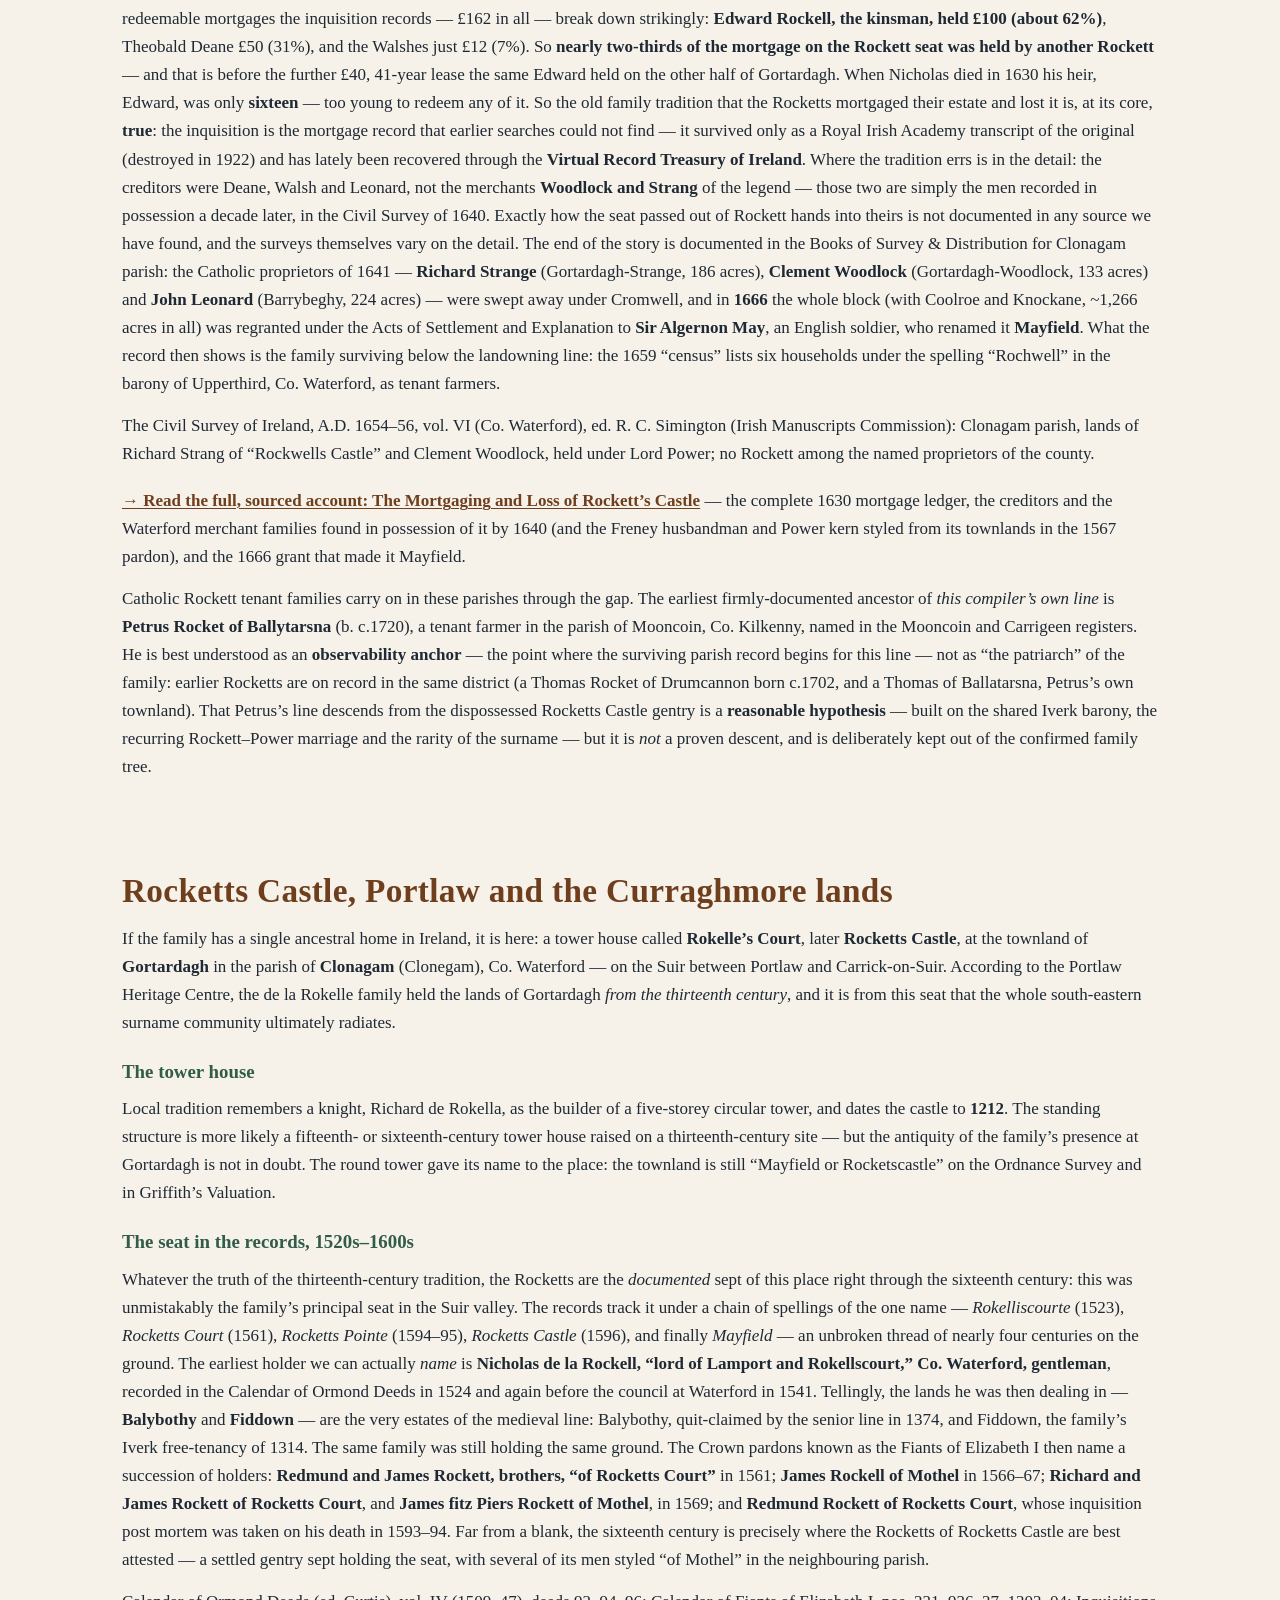
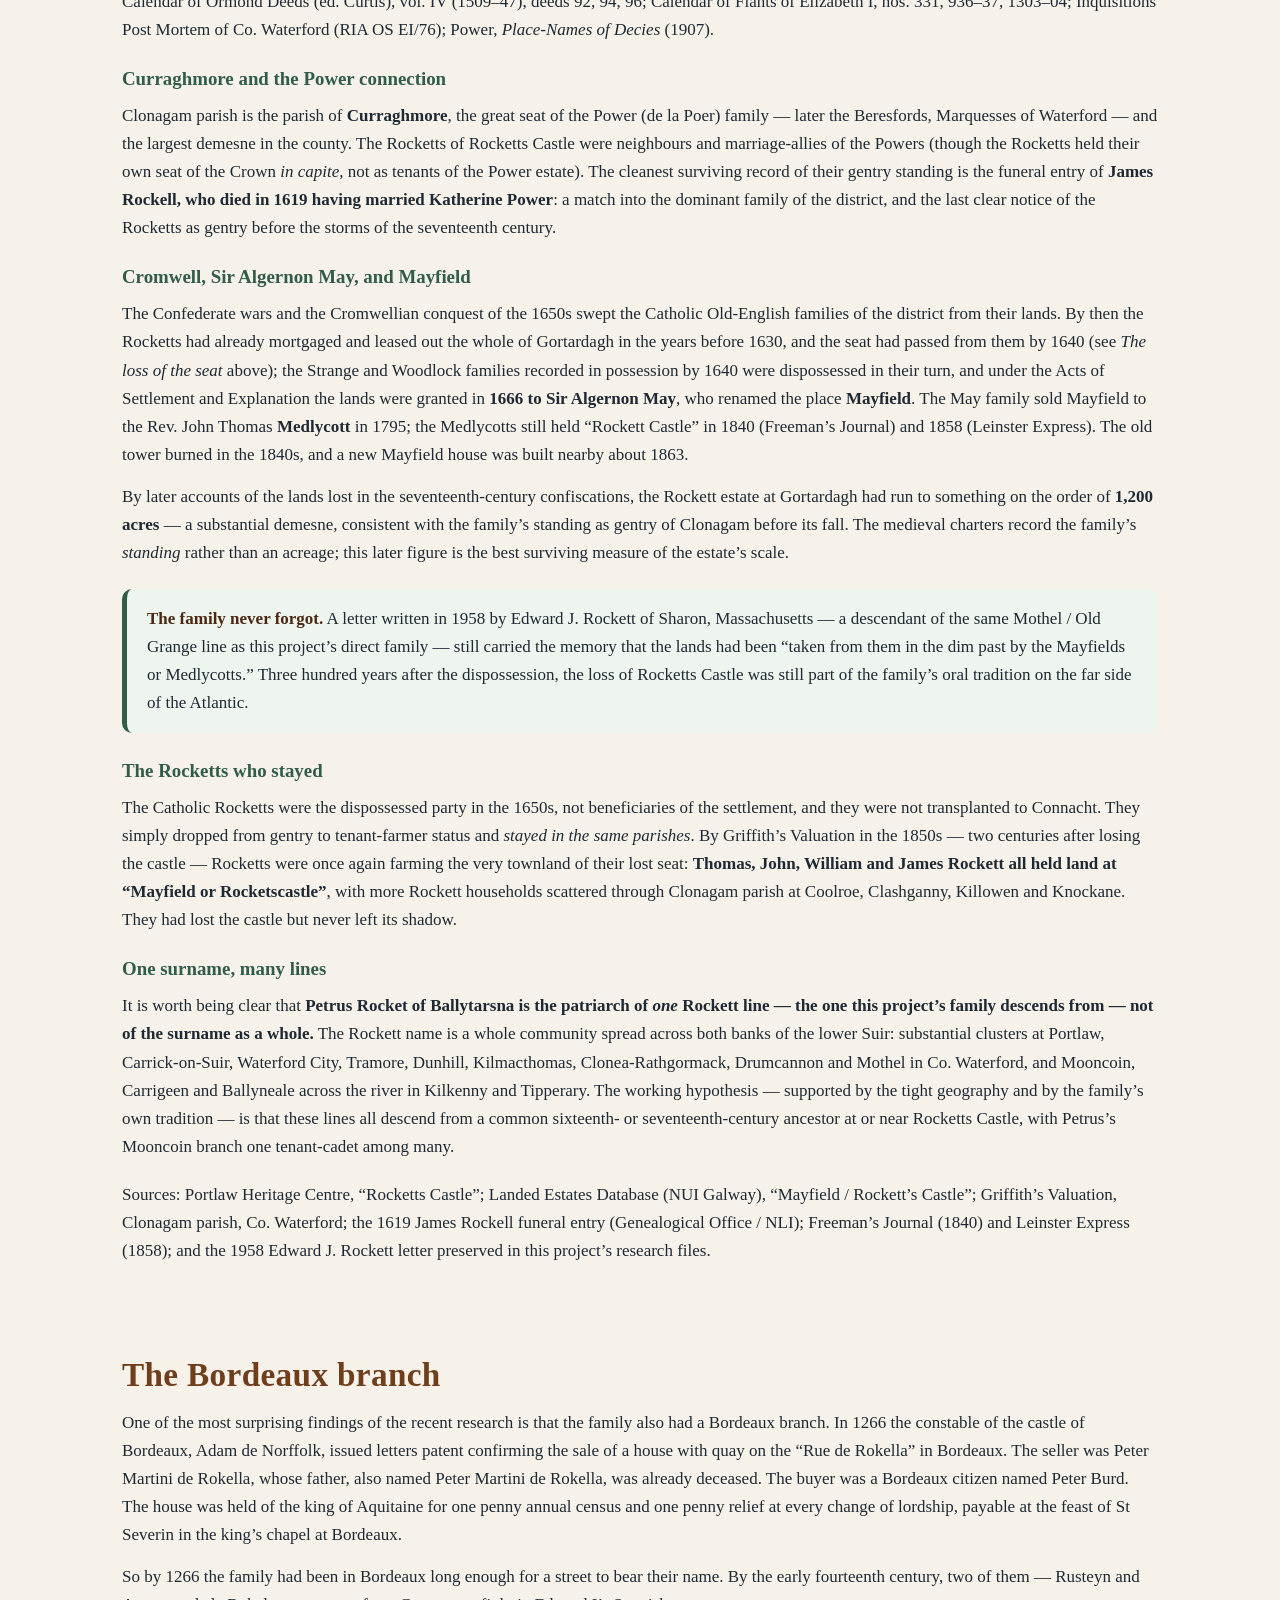
==== commit 3ba3bab7: "Sync public site from geneology-researcher@86929e5f Mirrored from public-site/ by the sync-public-si" ====
--- a/index.html
+++ b/index.html
@@ -330,18 +330,18 @@
     <p>As the rural landholding slipped away, the family&rsquo;s strength moved into the city. <strong>John Rocket was Mayor of Waterford in 1393</strong>, and is recorded again in 1412. The Rocketts had become a civic and mercantile family of Waterford City &mdash; a pattern that would hold for the next two centuries.</p>
 
     <h3>The missing link, c.1374&ndash;1520</h3>
-    <p>It is between the late fourteenth century and the early sixteenth that the thread is hardest to follow &mdash; but this is a gap in the surviving <em>records</em>, not a disappearance of the family. Much of Ireland&rsquo;s medieval archive no longer exists: the 1922 destruction of the Public Record Office in the Four Courts fire consumed the chancery and exchequer rolls and most of the patent and close rolls &mdash; precisely the documents that would have named a Suir-valley landholder across these generations. The Rocketts themselves do not vanish: they are recorded <em>before</em> the gap (the 1300s Iverk free-tenants, the sheriffs of Waterford, the mayor of 1393) and in force <em>after</em> it, holding their seat at <a href="#castle">Rocketts Court / Rocketts Castle</a> and the parish of Mothel by the 1520s&ndash;60s. What the lost records have taken with them is the chain of named generations linking the two &mdash; the single most important target for future research (see <a href="#research">Research your own line</a>).</p>
+    <p>It is between the late fourteenth century and the early sixteenth that the thread is hardest to follow &mdash; but this is a gap in the surviving <em>records</em>, not a disappearance of the family. Much of Ireland&rsquo;s medieval archive no longer exists: the 1922 destruction of the Public Record Office in the Four Courts fire consumed the chancery and exchequer rolls and most of the patent and close rolls &mdash; precisely the documents that would have named a Suir-valley landholder across these generations. The Rocketts themselves do not vanish: they are recorded <em>before</em> the gap (the 1300s Iverk free-tenants, the sheriffs of Waterford, the mayor of 1393) and in force <em>after</em> it, holding their seat at <a href="#castle">Rocketts Court / Rocketts Castle</a>, with a strong presence in the neighbouring parish of Mothel, by the 1520s&ndash;60s. What the lost records have taken with them is the chain of named generations linking the two &mdash; the single most important target for future research (see <a href="#research">Research your own line</a>).</p>
     <p>And the surviving late-medieval sources have been looked at: the <em>Calendar of Ormond Deeds</em> (to 1509) and the chancery rolls show fifteenth-century Rocketts at Iffa in Co. Tipperary (James Rokell, 1432&ndash;48) and on the Suir at Waterford (a weir held in 1458), and the printed <em>Statute Rolls of the Parliament of Ireland</em> for Edward IV (1462&ndash;94) contain no Rockett at all. But the continuity shows in the <em>land</em>: when the seat-record resumes &mdash; with <strong>Nicholas de la Rockell, lord of Rokellscourt, in 1524</strong> &mdash; he is dealing in <strong>Balybothy and Fiddown</strong>, the very estates the family held in 1374 and 1314. The same family was on the same ground; only the intervening names are lost. The one substantial record not yet searched is Tresham&rsquo;s 1828 calendar of the Irish patent and close rolls (1216&ndash;1509), which survives only in print &mdash; the best remaining hope of putting names to the fifteenth-century lords of the seat. (The Crown pardons known as <em>Fiants</em> cannot help: they begin only in 1521.)</p>
 
     <h3>The Suir-valley patrician peak, 1593&ndash;1635</h3>
-    <p>The family re-emerges into the record in the reign of Elizabeth I and James I as a substantial Catholic gentry family of the Waterford&ndash;Tipperary borderland. The senior figures are Redmund Rockett of Blackfriars (d. 1595), his son Nicholas Rocket of Atlongport (livery 1602/3), Nicholas Rockell of Blackfriars (d. c.1630), and Jacobus Rockell of Tallow (d. 3 April 1620). Their inquisitions name a tight marriage alliance with the <strong>Power</strong> family &mdash; the great recusant patrons of Upperthird &mdash; including a Latina Power who appears under the alias &ldquo;Rockoll&rdquo;, and Maria Rockall, recorded as a widow in 1635. The Rocketts married &ldquo;up&rdquo; into the Power and Butler families; this is the strongest social signal in the whole early-modern record.</p>
+    <p>The family re-emerges into the record in the reign of Elizabeth I and James I as a substantial Catholic gentry family of the Waterford&ndash;Tipperary borderland. The senior figures are Redmund Rockett of Rocketts Court (d. 1595), his son Nicholas Rocket of Atlongport (livery 1602/3), Nicholas Rockell of Rocketts Court (d. c.1630), and Jacobus Rockell of Coolroe (d. 1619). Their inquisitions name a tight marriage alliance with the <strong>Power</strong> family &mdash; the great recusant patrons of Upperthird &mdash; including a Latina Power who appears under the alias &ldquo;Rockoll&rdquo;, and Maria Rockall, recorded as a widow in 1635. The Rocketts married &ldquo;up&rdquo; into the Power and Butler families; this is the strongest social signal in the whole early-modern record.</p>
 
     <h3>Decline and the bridge to the modern family</h3>
     <p>The patrician peak did not last &mdash; the family lost its lands. This much is <em>documented</em>: a Rockett &mdash; <strong>Nicholas Rockell</strong> &mdash; still held &ldquo;half a carucate in the vill and lands of Gortardagh&rdquo; at his death in 1630 (his inquisition survives); but by the time the <strong>Civil Survey</strong> records ownership as it stood in <strong>1640</strong>, no Rockett held an acre in the parish &mdash; or anywhere in the county. The round castle at <strong>Knockane</strong> on the Suir, &ldquo;comonly called <strong>Rockwells Castle</strong>,&rdquo; was by then recorded in the Civil Survey under <strong>Richard Strang</strong>, and the adjoining <strong>Gortardagh South</strong> (200 acres, &ldquo;nothing on it of building but thatch cabbins&rdquo;) under the Waterford merchant <strong>Clement Woodlock</strong> &mdash; both of them, tellingly, &ldquo;Irish Papists&rdquo; holding under Lord Power of Curraghmore, and so themselves the party soon to be swept away by Cromwell, not Protestant creditors. So well known was the tower that the surveyors used it as a fixed landmark when they walked the barony boundary, naming &ldquo;Rockwells Castle&rdquo; in the same breath as Glin Castle and Carrigbeg. Yet the telling thing is that the castle still carried the family&rsquo;s name a generation after they had lost it &mdash; the place was the Rocketts&rsquo;, even when no Rockett held a foot of it. The seat was lost between 1630 and 1640 &mdash; and the inquisition taken on Nicholas Rockell&rsquo;s death now shows <em>how</em>. It records that Nicholas had, across <strong>1609&ndash;1623</strong>, mortgaged or let on long lease essentially the whole estate: the castle and lands of <strong>Knockane</strong> were demised to <strong>Theobald Deane</strong> for &pound;50, redeemable on repayment; both half-carucates of <strong>Gortardagh</strong> went to an Edward Rockell, gentleman (an adult kinsman, not the young heir of the same name) on a &pound;100 redeemable feoffment and a 41-year lease; the Gortardagh <strong>water-mill</strong> was put in mortgage for &pound;12 (in 1609, jointly with his wife <strong>Katherine</strong>) to the Waterford men <strong>Richard Walsh</strong> and <strong>Patrick Coppinger</strong>; and <strong>Barrybeghy</strong> was leased to <strong>Stephen Leonard</strong>. Set out by share, the redeemable mortgages the inquisition records &mdash; £162 in all &mdash; break down strikingly: <strong>Edward Rockell, the kinsman, held £100 (about 62%)</strong>, Theobald Deane £50 (31%), and the Walshes just £12 (7%). So <strong>nearly two-thirds of the mortgage on the Rockett seat was held by another Rockett</strong> &mdash; and that is before the further £40, 41-year lease the same Edward held on the other half of Gortardagh. When Nicholas died in 1630 his heir, Edward, was only <strong>sixteen</strong> &mdash; too young to redeem any of it. So the old family tradition that the Rocketts mortgaged their estate and lost it is, at its core, <strong>true</strong>: the inquisition is the mortgage record that earlier searches could not find &mdash; it survived only as a Royal Irish Academy transcript of the original (destroyed in 1922) and has lately been recovered through the <strong>Virtual Record Treasury of Ireland</strong>. Where the tradition errs is in the detail: the creditors were Deane, Walsh and Leonard, not the merchants <strong>Woodlock and Strang</strong> of the legend &mdash; those two are simply the men recorded in possession a decade later, in the Civil Survey of 1640. Exactly how the seat passed out of Rockett hands into theirs is not documented in any source we have found, and the surveys themselves vary on the detail. The end of the story is documented in the Books of Survey &amp; Distribution for Clonagam parish: the Catholic proprietors of 1641 &mdash; <strong>Richard Strange</strong> (Gortardagh-Strange, 186 acres), <strong>Clement Woodlock</strong> (Gortardagh-Woodlock, 133 acres) and <strong>John Leonard</strong> (Barrybeghy, 224 acres) &mdash; were swept away under Cromwell, and in <strong>1666</strong> the whole block (with Coolroe and Knockane, ~1,266 acres in all) was regranted under the Acts of Settlement and Explanation to <strong>Sir Algernon May</strong>, an English soldier, who renamed it <strong>Mayfield</strong>. What the record then shows is the family surviving below the landowning line: the 1659 &ldquo;census&rdquo; lists six households under the spelling &ldquo;Rochwell&rdquo; in the barony of Upperthird, Co. Waterford, as tenant farmers.</p>
     <p class="src">The Civil Survey of Ireland, A.D. 1654&ndash;56, vol. VI (Co. Waterford), ed. R. C. Simington (Irish Manuscripts Commission): Clonagam parish, lands of Richard Strang of &ldquo;Rockwells Castle&rdquo; and Clement Woodlock, held under Lord Power; no Rockett among the named proprietors of the county.</p>
-    <p style="margin-top:1.1em"><a href="the-loss-of-the-seat.html"><strong>&rarr; Read the full, sourced account: The Mortgaging and Loss of Rockett&rsquo;s Castle</strong></a> &mdash; the complete 1630 mortgage ledger, the creditors and the Waterford merchant families who absorbed the seat (and the Powers and Freneys who once shared it), and the 1666 grant that made it Mayfield.</p>
-
-    <p>Catholic Rockett tenant families carry on in these parishes through the gap. The earliest firmly-documented ancestor of <em>this compiler&rsquo;s own line</em> is <strong>Petrus Rocket of Ballytarsna</strong> (b.&nbsp;c.1720), a tenant on the Ponsonby (Bessborough) estate in the parish of Mooncoin, Co. Kilkenny, named in the Mooncoin and Carrigeen registers. He is best understood as an <strong>observability anchor</strong> &mdash; the point where the surviving parish record begins for this line &mdash; not as &ldquo;the patriarch&rdquo; of the family: earlier Rocketts are on record in the same district (a Thomas Rocket of Drumcannon born c.1702, and a Thomas of Ballatarsna, Petrus&rsquo;s own townland). That Petrus&rsquo;s line descends from the dispossessed Rocketts Castle gentry is a <strong>reasonable hypothesis</strong> &mdash; built on the shared Iverk barony, the recurring Rockett&ndash;Power marriage and the rarity of the surname &mdash; but it is <em>not</em> a proven descent, and is deliberately kept out of the confirmed family tree.</p>
+    <p style="margin-top:1.1em"><a href="the-loss-of-the-seat.html"><strong>&rarr; Read the full, sourced account: The Mortgaging and Loss of Rockett&rsquo;s Castle</strong></a> &mdash; the complete 1630 mortgage ledger, the creditors and the Waterford merchant families found in possession of it by 1640 (and the Freney husbandman and Power kern styled from its townlands in the 1567 pardon), and the 1666 grant that made it Mayfield.</p>
+
+    <p>Catholic Rockett tenant families carry on in these parishes through the gap. The earliest firmly-documented ancestor of <em>this compiler&rsquo;s own line</em> is <strong>Petrus Rocket of Ballytarsna</strong> (b.&nbsp;c.1720), a tenant farmer in the parish of Mooncoin, Co. Kilkenny, named in the Mooncoin and Carrigeen registers. He is best understood as an <strong>observability anchor</strong> &mdash; the point where the surviving parish record begins for this line &mdash; not as &ldquo;the patriarch&rdquo; of the family: earlier Rocketts are on record in the same district (a Thomas Rocket of Drumcannon born c.1702, and a Thomas of Ballatarsna, Petrus&rsquo;s own townland). That Petrus&rsquo;s line descends from the dispossessed Rocketts Castle gentry is a <strong>reasonable hypothesis</strong> &mdash; built on the shared Iverk barony, the recurring Rockett&ndash;Power marriage and the rarity of the surname &mdash; but it is <em>not</em> a proven descent, and is deliberately kept out of the confirmed family tree.</p>
 
   </div>
 </section>
@@ -356,14 +356,14 @@
     <p>Local tradition remembers a knight, Richard de Rokella, as the builder of a five-storey circular tower, and dates the castle to <strong>1212</strong>. The standing structure is more likely a fifteenth- or sixteenth-century tower house raised on a thirteenth-century site &mdash; but the antiquity of the family&rsquo;s presence at Gortardagh is not in doubt. The round tower gave its name to the place: the townland is still &ldquo;Mayfield or Rocketscastle&rdquo; on the Ordnance Survey and in Griffith&rsquo;s Valuation.</p>
 
     <h3>The seat in the records, 1520s&ndash;1600s</h3>
-    <p>Whatever the truth of the thirteenth-century tradition, the Rocketts are the <em>documented</em> sept of this place right through the sixteenth century: this was unmistakably the family&rsquo;s principal seat in the Suir valley. The records track it under a chain of spellings of the one name &mdash; <em>Rokelliscourte</em> (1523), <em>Rocketts Court</em> (1561), <em>Rocketts Pointe</em> (1594&ndash;95), <em>Rocketts Castle</em> (1596), and finally <em>Mayfield</em> &mdash; an unbroken thread of nearly four centuries on the ground. The earliest holder we can actually <em>name</em> is <strong>Nicholas de la Rockell, &ldquo;lord of Lamport and Rokellscourt,&rdquo; Co. Waterford, gentleman</strong>, recorded in the Calendar of Ormond Deeds in 1524 and again before the council at Waterford in 1541. Tellingly, the lands he was then dealing in &mdash; <strong>Balybothy</strong> and <strong>Fiddown</strong> &mdash; are the very estates of the medieval line: Balybothy, quit-claimed by the senior line in 1374, and Fiddown, the family&rsquo;s Iverk free-tenancy of 1314. The same family was still holding the same ground. The Crown pardons known as the Fiants of Elizabeth I then name a succession of holders: <strong>Redmund and James Rockett, brothers, &ldquo;of Rocketts Court&rdquo;</strong> in 1561; <strong>James Rockell of Mothel</strong> in 1566&ndash;67; <strong>Richard and James Rockett of Rocketts Court</strong>, and <strong>James fitz Piers Rockett of Mothel</strong>, in 1569; and <strong>Redmund Rockett of Rocketts Court</strong>, whose inquisition post mortem was taken on his death in 1593&ndash;94. Far from a blank, the sixteenth century is precisely where the Rocketts of Rocketts Castle are best attested &mdash; a settled gentry sept holding the seat and the surrounding parish of Mothel.</p>
+    <p>Whatever the truth of the thirteenth-century tradition, the Rocketts are the <em>documented</em> sept of this place right through the sixteenth century: this was unmistakably the family&rsquo;s principal seat in the Suir valley. The records track it under a chain of spellings of the one name &mdash; <em>Rokelliscourte</em> (1523), <em>Rocketts Court</em> (1561), <em>Rocketts Pointe</em> (1594&ndash;95), <em>Rocketts Castle</em> (1596), and finally <em>Mayfield</em> &mdash; an unbroken thread of nearly four centuries on the ground. The earliest holder we can actually <em>name</em> is <strong>Nicholas de la Rockell, &ldquo;lord of Lamport and Rokellscourt,&rdquo; Co. Waterford, gentleman</strong>, recorded in the Calendar of Ormond Deeds in 1524 and again before the council at Waterford in 1541. Tellingly, the lands he was then dealing in &mdash; <strong>Balybothy</strong> and <strong>Fiddown</strong> &mdash; are the very estates of the medieval line: Balybothy, quit-claimed by the senior line in 1374, and Fiddown, the family&rsquo;s Iverk free-tenancy of 1314. The same family was still holding the same ground. The Crown pardons known as the Fiants of Elizabeth I then name a succession of holders: <strong>Redmund and James Rockett, brothers, &ldquo;of Rocketts Court&rdquo;</strong> in 1561; <strong>James Rockell of Mothel</strong> in 1566&ndash;67; <strong>Richard and James Rockett of Rocketts Court</strong>, and <strong>James fitz Piers Rockett of Mothel</strong>, in 1569; and <strong>Redmund Rockett of Rocketts Court</strong>, whose inquisition post mortem was taken on his death in 1593&ndash;94. Far from a blank, the sixteenth century is precisely where the Rocketts of Rocketts Castle are best attested &mdash; a settled gentry sept holding the seat, with several of its men styled &ldquo;of Mothel&rdquo; in the neighbouring parish.</p>
     <p class="src">Calendar of Ormond Deeds (ed. Curtis), vol. IV (1509&ndash;47), deeds 92, 94, 96; Calendar of Fiants of Elizabeth I, nos. 331, 936&ndash;37, 1303&ndash;04; Inquisitions Post Mortem of Co. Waterford (RIA OS EI/76); Power, <em>Place-Names of Decies</em> (1907).</p>
 
     <h3>Curraghmore and the Power connection</h3>
-    <p>Clonagam parish is the parish of <strong>Curraghmore</strong>, the great seat of the Power (de la Poer) family &mdash; later the Beresfords, Marquesses of Waterford &mdash; and the largest demesne in the county. The Rocketts of Rocketts Castle were neighbours, tenants and marriage-allies of the Powers. The cleanest surviving record of their gentry standing is the funeral entry of <strong>James Rockell, who died in 1619 having married Katherine Power</strong>: a match into the dominant family of the district, and the last clear notice of the Rocketts as gentry before the storms of the seventeenth century.</p>
+    <p>Clonagam parish is the parish of <strong>Curraghmore</strong>, the great seat of the Power (de la Poer) family &mdash; later the Beresfords, Marquesses of Waterford &mdash; and the largest demesne in the county. The Rocketts of Rocketts Castle were neighbours and marriage-allies of the Powers (though the Rocketts held their own seat of the Crown <em>in capite</em>, not as tenants of the Power estate). The cleanest surviving record of their gentry standing is the funeral entry of <strong>James Rockell, who died in 1619 having married Katherine Power</strong>: a match into the dominant family of the district, and the last clear notice of the Rocketts as gentry before the storms of the seventeenth century.</p>
 
     <h3>Cromwell, Sir Algernon May, and Mayfield</h3>
-    <p>The Confederate wars and the Cromwellian conquest of the 1650s swept the Catholic Old-English families of the district from their lands. By then the Rocketts had already mortgaged away Gortardagh in the years before 1630 (see <em>The loss of the seat</em> above); the Strange and Woodlock families recorded in possession by 1640 were dispossessed in their turn, and under the Acts of Settlement and Explanation the lands were granted in <strong>1666 to Sir Algernon May</strong>, who renamed the place <strong>Mayfield</strong>. The May family sold Mayfield to the Rev. John Thomas <strong>Medlycott</strong> in 1795; the Medlycotts still held &ldquo;Rockett Castle&rdquo; in 1840 (Freeman&rsquo;s Journal) and 1858 (Leinster Express). The old tower burned in the 1840s, and a new Mayfield house was built nearby about 1863.</p>
+    <p>The Confederate wars and the Cromwellian conquest of the 1650s swept the Catholic Old-English families of the district from their lands. By then the Rocketts had already mortgaged and leased out the whole of Gortardagh in the years before 1630, and the seat had passed from them by 1640 (see <em>The loss of the seat</em> above); the Strange and Woodlock families recorded in possession by 1640 were dispossessed in their turn, and under the Acts of Settlement and Explanation the lands were granted in <strong>1666 to Sir Algernon May</strong>, who renamed the place <strong>Mayfield</strong>. The May family sold Mayfield to the Rev. John Thomas <strong>Medlycott</strong> in 1795; the Medlycotts still held &ldquo;Rockett Castle&rdquo; in 1840 (Freeman&rsquo;s Journal) and 1858 (Leinster Express). The old tower burned in the 1840s, and a new Mayfield house was built nearby about 1863.</p>
 
     <p>By later accounts of the lands lost in the seventeenth-century confiscations, the Rockett estate at Gortardagh had run to something on the order of <strong>1,200 acres</strong> &mdash; a substantial demesne, consistent with the family&rsquo;s standing as gentry of Clonagam before its fall. The medieval charters record the family&rsquo;s <em>standing</em> rather than an acreage; this later figure is the best surviving measure of the estate&rsquo;s scale.</p>
 
@@ -429,7 +429,7 @@
       <div class="card"><h3>Berkshire</h3><p>Fridlesham (Marteleston), Erlegh, Cookham, Bray, Benefield, Sonning Hill (Queen Philippa&rsquo;s bailiwick).</p></div>
       <div class="card"><h3>Other English counties</h3><p>Dorset (1130 Humfrid), Derbyshire (Ockbrook), Hampshire (Byntteworth, Houghton), Lincolnshire (Boston), Suffolk (Occold, Benningham, Redgrave), Sussex (Rokelaund manor), Yorkshire (Holland; Tickhill honour Tyreswelle), Nottinghamshire (Tyreswelle), Oxfordshire (Bruern Abbey, Sandford), London (multiple parishes, including All Hallows the Great).</p></div>
       <div class="card"><h3>Wales</h3><p>The fishery and weir of la Rokele near Caerleon on the Usk &mdash; toponym only, no person attested.</p></div>
-      <div class="card feature"><h3>Ireland</h3><p>Dublin (Justiciar&rsquo;s court), Connacht (Justiciar&rsquo;s 1265&ndash;72 Irish lands; Dundeir), Co. Tipperary (Margery 1289, Athassel, Clonmel), Co. Waterford (sheriff under Hen III; <strong>Rocketts Castle at Gortardagh, Clonagam parish, by Curraghmore and Portlaw</strong>; Adlongport, a Suir-valley landing (likely the riverine Woodstown), Atlongport, Tallow, Blackfriars; later Carrick-on-Suir, Tramore, Dunhill, Kilmacthomas, Clonea-Rathgormack, Drumcannon, Mothel), Co. Kilkenny (Iverk barony &mdash; Fiddown, Kelroske, Dunmore; later Mooncoin, Carrigeen, Ballytarsna).</p></div>
+      <div class="card feature"><h3>Ireland</h3><p>Dublin (Justiciar&rsquo;s court), Connacht (Justiciar&rsquo;s 1265&ndash;72 Irish lands; Dundeir), Co. Tipperary (Margery 1289, Athassel, Clonmel), Co. Waterford (sheriff under Hen III; <strong>Rocketts Castle at Gortardagh, Clonagam parish, by Curraghmore and Portlaw</strong>; Adlongport, a Suir-valley landing (likely the riverine Woodstown), Atlongport; later Carrick-on-Suir, Tramore, Dunhill, Kilmacthomas, Clonea-Rathgormack, Drumcannon, Mothel), Co. Kilkenny (Iverk barony &mdash; Fiddown, Kelroske, Dunmore; later Mooncoin, Carrigeen, Ballytarsna).</p></div>
       <div class="card"><h3>Normandy</h3><p>Stephen de Rokele 1316 acted as attorney to deliver seisin in Normandy for Isabella Bardolf.</p></div>
       <div class="card feature"><h3>Gascony (Aquitaine)</h3><p>Bordeaux (Rue de Rokella, 1266, Peter Martini family). Sir Richard&rsquo;s Aquitanian Treasurer and Seneschal career, dated at Bordeaux 2 September c.1242&ndash;57. The town of Rokella itself, named in the 1240s royal letter alongside Bordeaux, Saint-Macaire, Langon, Sainte-Bazeille and Cadrouet.</p></div>
       <div class="card"><h3>Scotland</h3><p>Rusteyn and Amaneus de la Rokele 1303&ndash;04, Gascon contingent in Edward I&rsquo;s Scottish war.</p></div>
@@ -682,7 +682,7 @@
 
       <div class="tlitem">
         <h4><span class="yr">1595&ndash;1635</span> The Suir-valley peak</h4>
-        <p>The family re-emerges as substantial Catholic gentry of the Waterford&ndash;Tipperary borderland: Redmund Rockett of Blackfriars (d. 1595), Nicholas Rocket of Atlongport (livery 1602/3), Nicholas Rockell of Blackfriars (d. c.1630), and Jacobus Rockell of Tallow (d. 3 April 1620). Their inquisitions record a marriage alliance with the Power family (a Latina Power appears under the alias &ldquo;Rockoll&rdquo;; Maria Rockall is a widow in 1635).</p>
+        <p>The family re-emerges as substantial Catholic gentry of the Waterford&ndash;Tipperary borderland: Redmund Rockett of Rocketts Court (d. 1595), Nicholas Rocket of Atlongport (livery 1602/3), Nicholas Rockell of Rocketts Court (d. c.1630), and Jacobus Rockell of Coolroe (d. 1619). Their inquisitions record a marriage alliance with the Power family (a Latina Power appears under the alias &ldquo;Rockoll&rdquo;; Maria Rockall is a widow in 1635).</p>
         <p class="src">VRTI (Irish chancery + IPM chain); Calendar of Patent Rolls of Ireland.</p>
       </div>
 
@@ -731,9 +731,9 @@
 
     <p>By the early fourteenth century, the family is on the Kilkenny side of the Suir, in the Iverk barony, with John de la Rokell at Fidon-in-Croc and William at Kelroske (1314). By the late fourteenth century, the family produces John Rocket, Mayor of Waterford (1393), and William Rokell, Sheriff of Cross-Tipperary (1377&ndash;83), on the Waterford / Tipperary border.</p>
 
-    <p>Between the late fourteenth century and the early sixteenth the documentary record for this line is sparse, and the bridge between the Iverk free-tenants of 1314 and the Tudor sept at Rocketts Castle has not been closed with named generations. But the family is firmly documented at its principal Suir-valley seat from the 1520s&ndash;60s (the Elizabethan Fiants name Rocketts at Rocketts Court and in Mothel), and from 1595 the senior patrician line is fully attested, with Redmund Rockett of Blackfriars (d. 1595), Nicholas Rocket of Atlongport (1602/3), Nicholas Rockell of Blackfriars (d. c.1630), and Jacobus Rockell of Tallow (d. 1620). These all appear in the Inquisitions Post Mortem of Co. Waterford under James I and Charles I, before the family is squeezed out of the patent-class records in the upheavals of the mid-seventeenth century and the Cromwellian settlement.</p>
-
-    <p>From the seventeenth century the family&rsquo;s ancestral seat in this county is <a href="#castle">Rocketts Castle at Gortardagh</a>, in Clonagam parish by Curraghmore and Portlaw &mdash; lost in the seventeenth-century confiscations and the Cromwellian settlement, but never forgotten. The Rocketts who survived stayed in the same parishes as tenant farmers, and by Griffith&rsquo;s Valuation in the 1850s were once again working the townland of their lost castle.</p>
+    <p>Between the late fourteenth century and the early sixteenth the documentary record for this line is sparse, and the bridge between the Iverk free-tenants of 1314 and the Tudor sept at Rocketts Castle has not been closed with named generations. But the family is firmly documented at its principal Suir-valley seat from the 1520s&ndash;60s (the Elizabethan Fiants name Rocketts at Rocketts Court and in Mothel), and from 1595 the senior patrician line is fully attested, with Redmund Rockett of Rocketts Court (d. 1595), Nicholas Rocket of Atlongport (1602/3), Nicholas Rockell of Rocketts Court (d. c.1630), and Jacobus Rockell of Coolroe (d. 1619). These all appear in the Inquisitions Post Mortem of Co. Waterford under James I and Charles I, before the family is squeezed out of the patent-class records in the upheavals of the mid-seventeenth century and the Cromwellian settlement.</p>
+
+    <p>From the seventeenth century the family&rsquo;s ancestral seat in this county is <a href="#castle">Rocketts Castle at Gortardagh</a>, in Clonagam parish by Curraghmore and Portlaw &mdash; which had passed out of the family&rsquo;s hands by 1640 and, after the Cromwellian settlement, was granted away to an English soldier in 1666, but was never forgotten. The Rocketts who survived stayed in the same parishes as tenant farmers, and by Griffith&rsquo;s Valuation in the 1850s were once again working the townland of their lost castle.</p>
 
     <p>It is important to keep one distinction clear. <strong>The Rockett surname in the south-east is a whole community, not a single line.</strong> There are substantial, long-established Rockett families at Portlaw, Carrick-on-Suir, Waterford City, Tramore, Dunhill, Kilmacthomas, Clonea-Rathgormack, Drumcannon and Mothel, as well as across the Suir at Mooncoin, Carrigeen and Ballyneale. The line this project documents most fully &mdash; and the one its own family descends from &mdash; centres on <strong>Petrus Rocket of Ballytarsna, Mooncoin parish, Co. Kilkenny</strong>, recorded in the NLI parish registers from the 1720s. By the early nineteenth century that branch is a Mooncoin&ndash;Carrigeen Catholic farming family, with Edmund &ldquo;C&rdquo; crossing the Suir in 1856 to settle at Old Grange, Mothel, and many of his children emigrating to America. But Petrus is the patriarch of <em>that</em> line, not of the surname &mdash; the other Waterford Rockett families are cousins, almost certainly sharing a common ancestor at or near Rocketts Castle, rather than descendants of Petrus.</p>
 
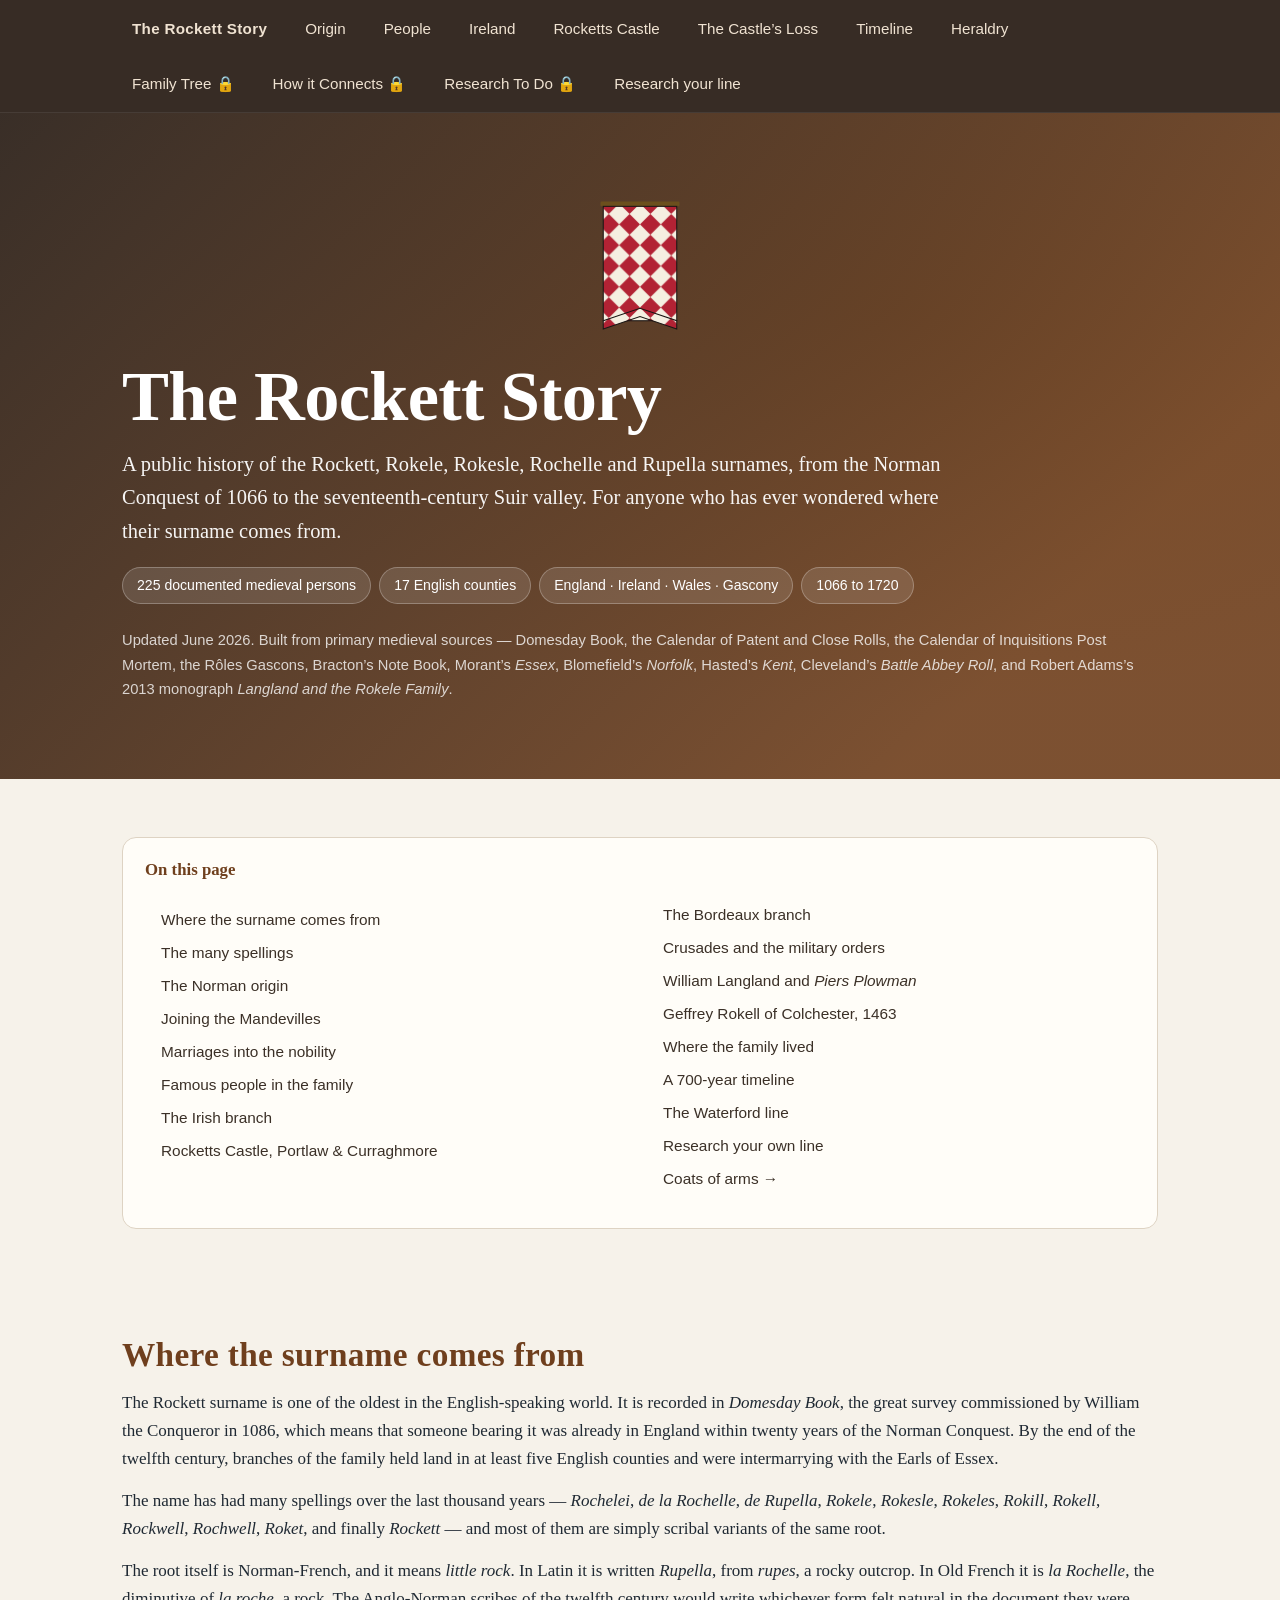
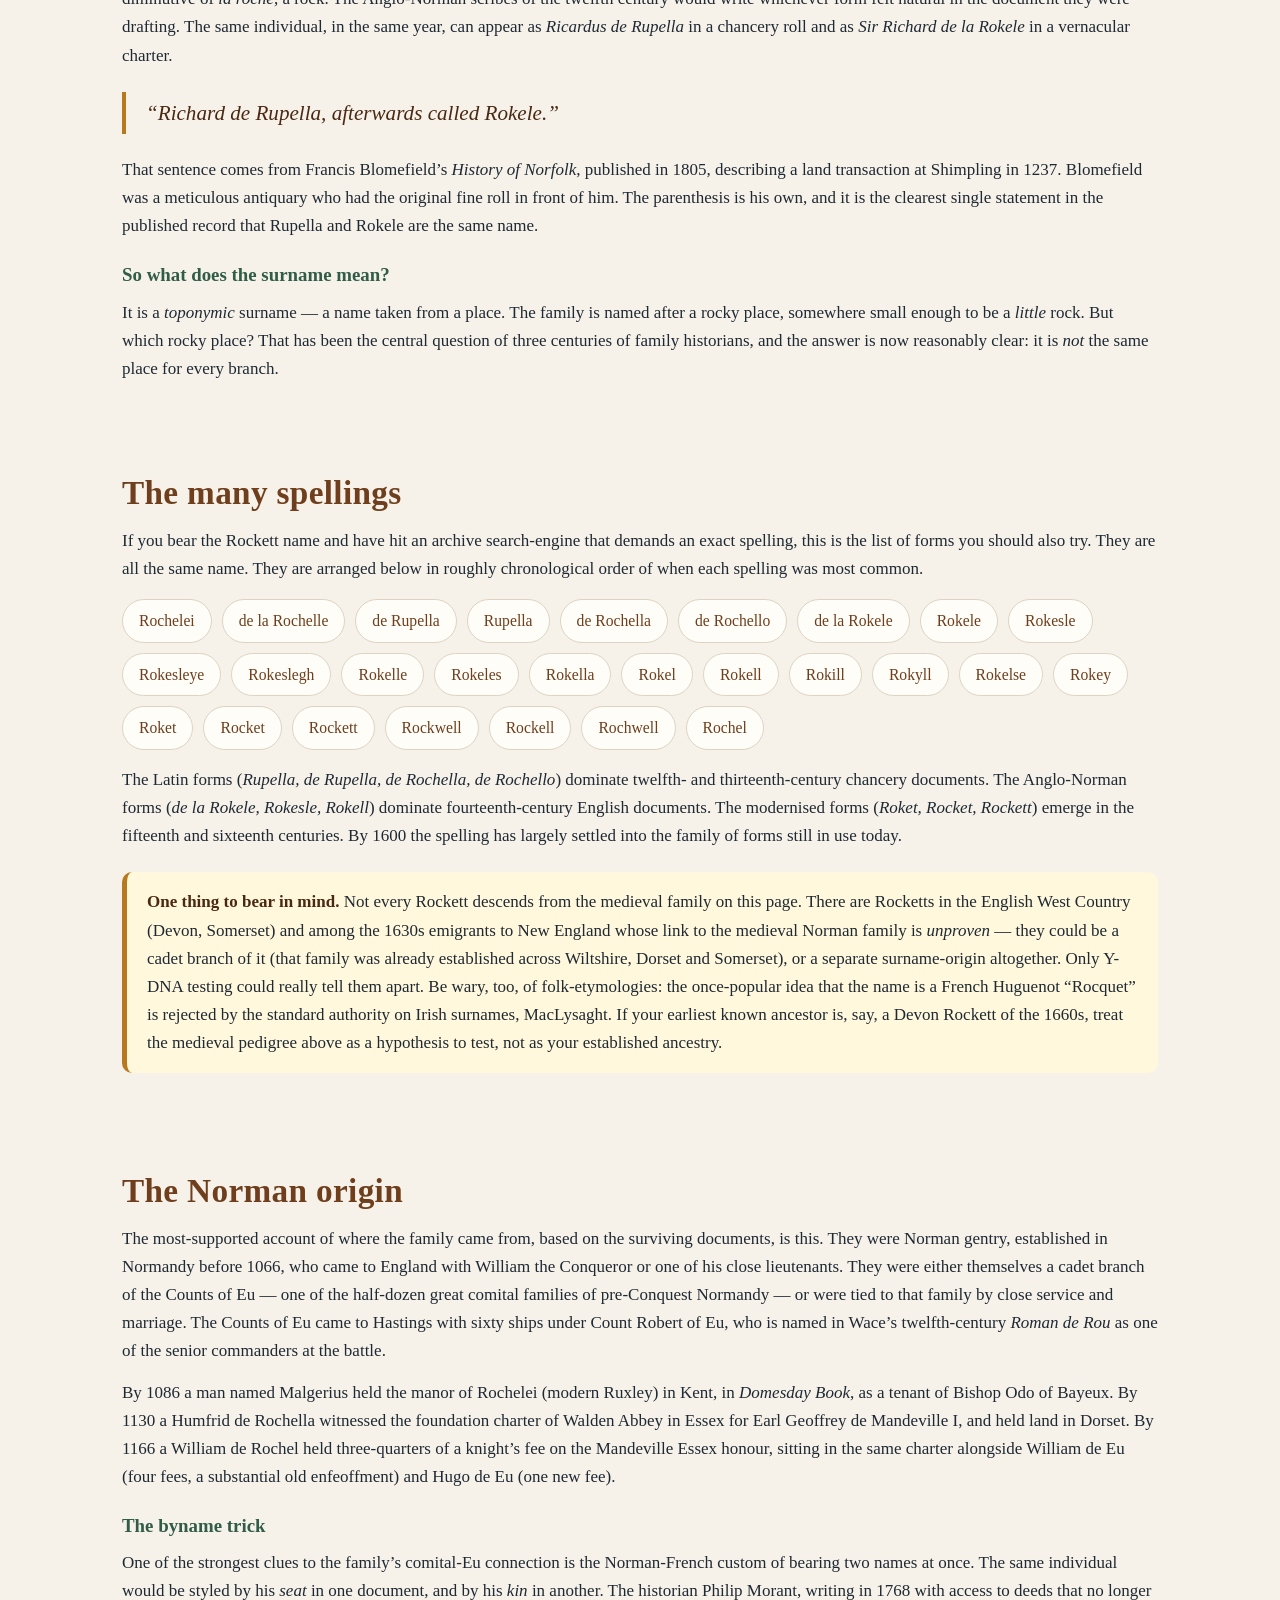
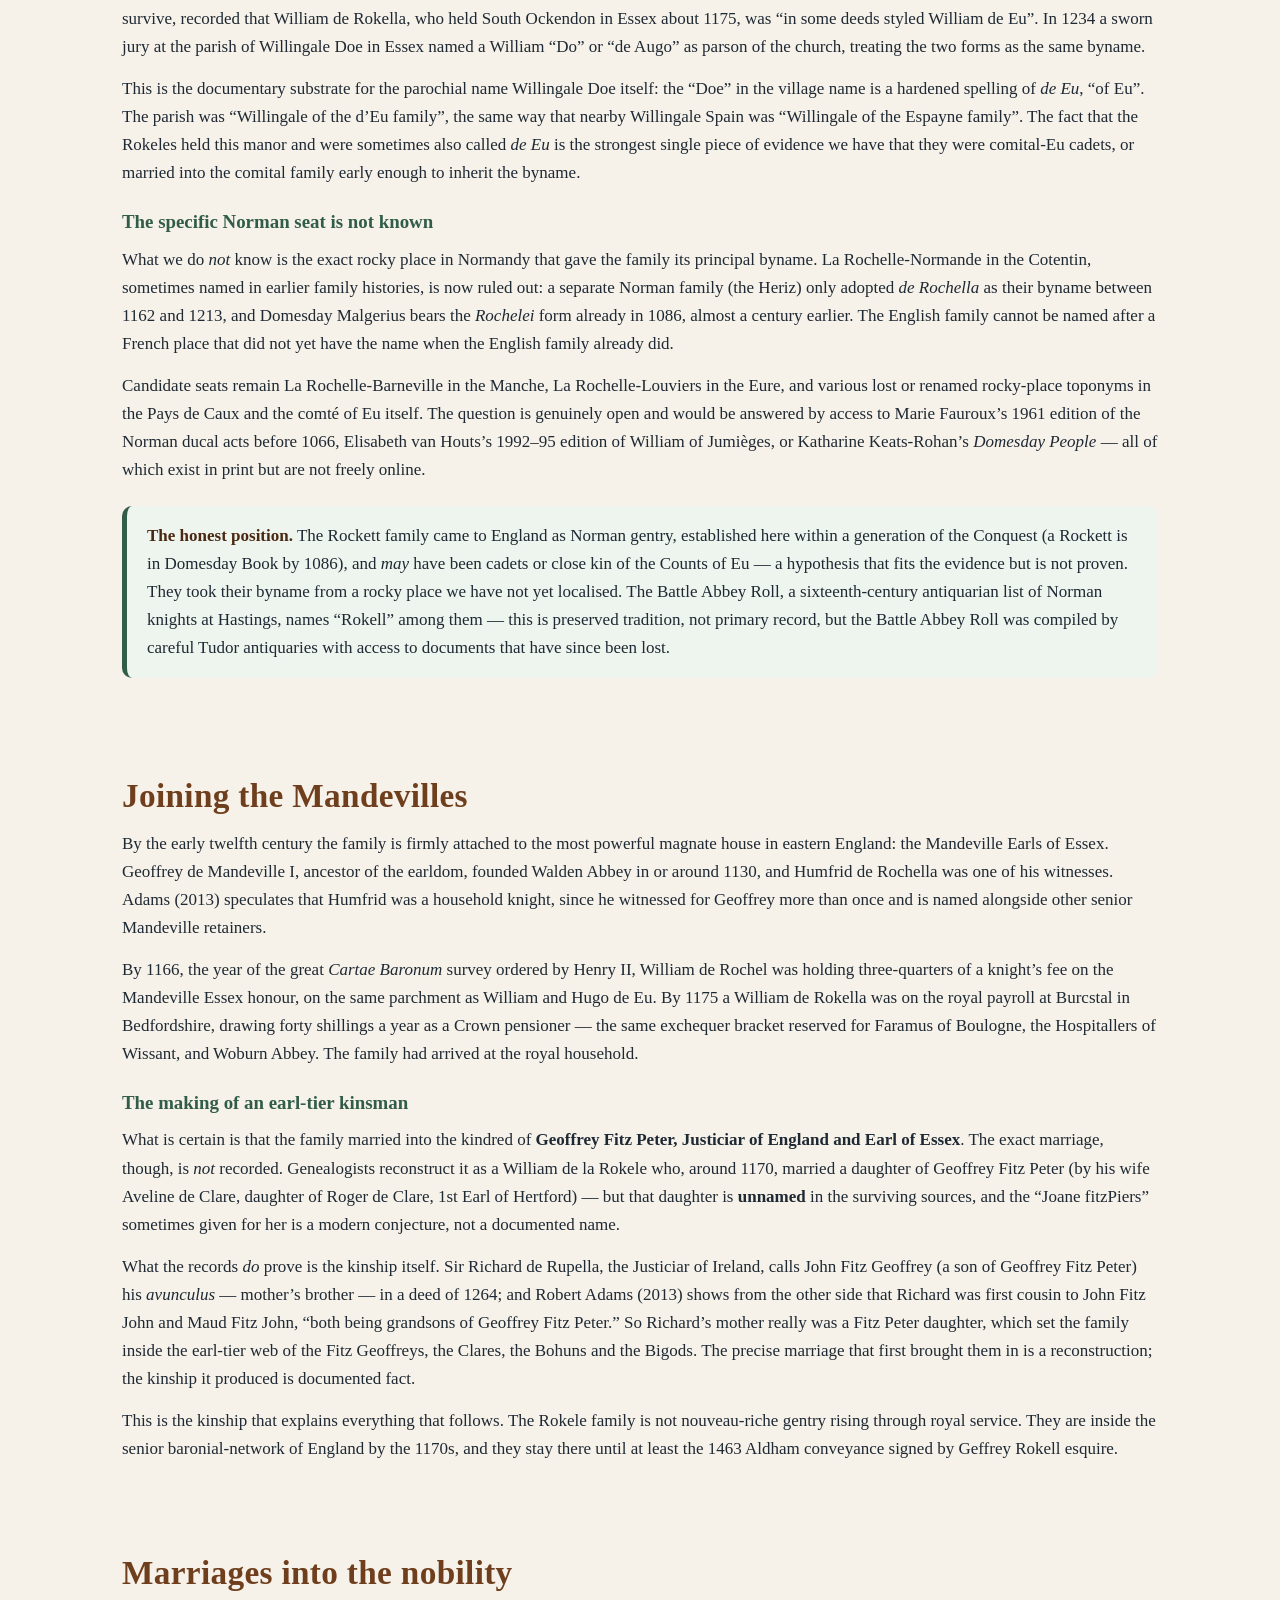
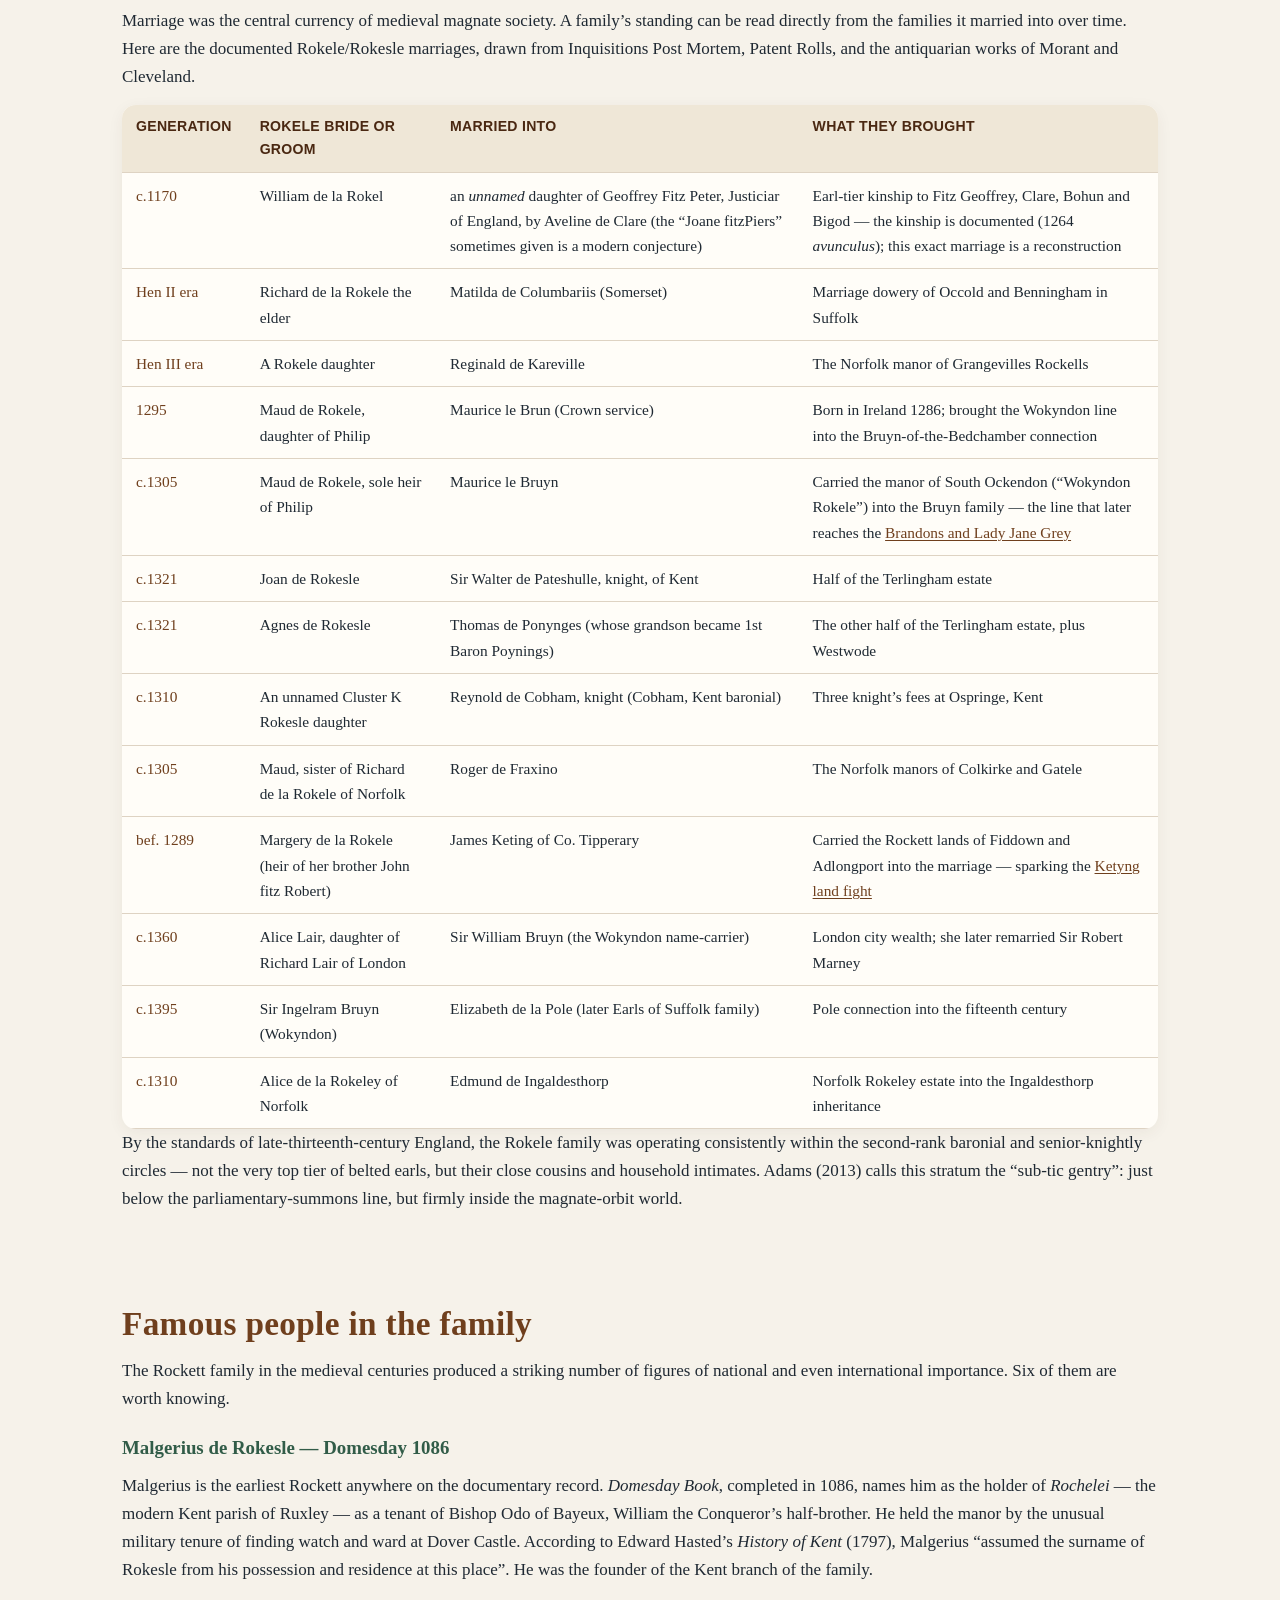
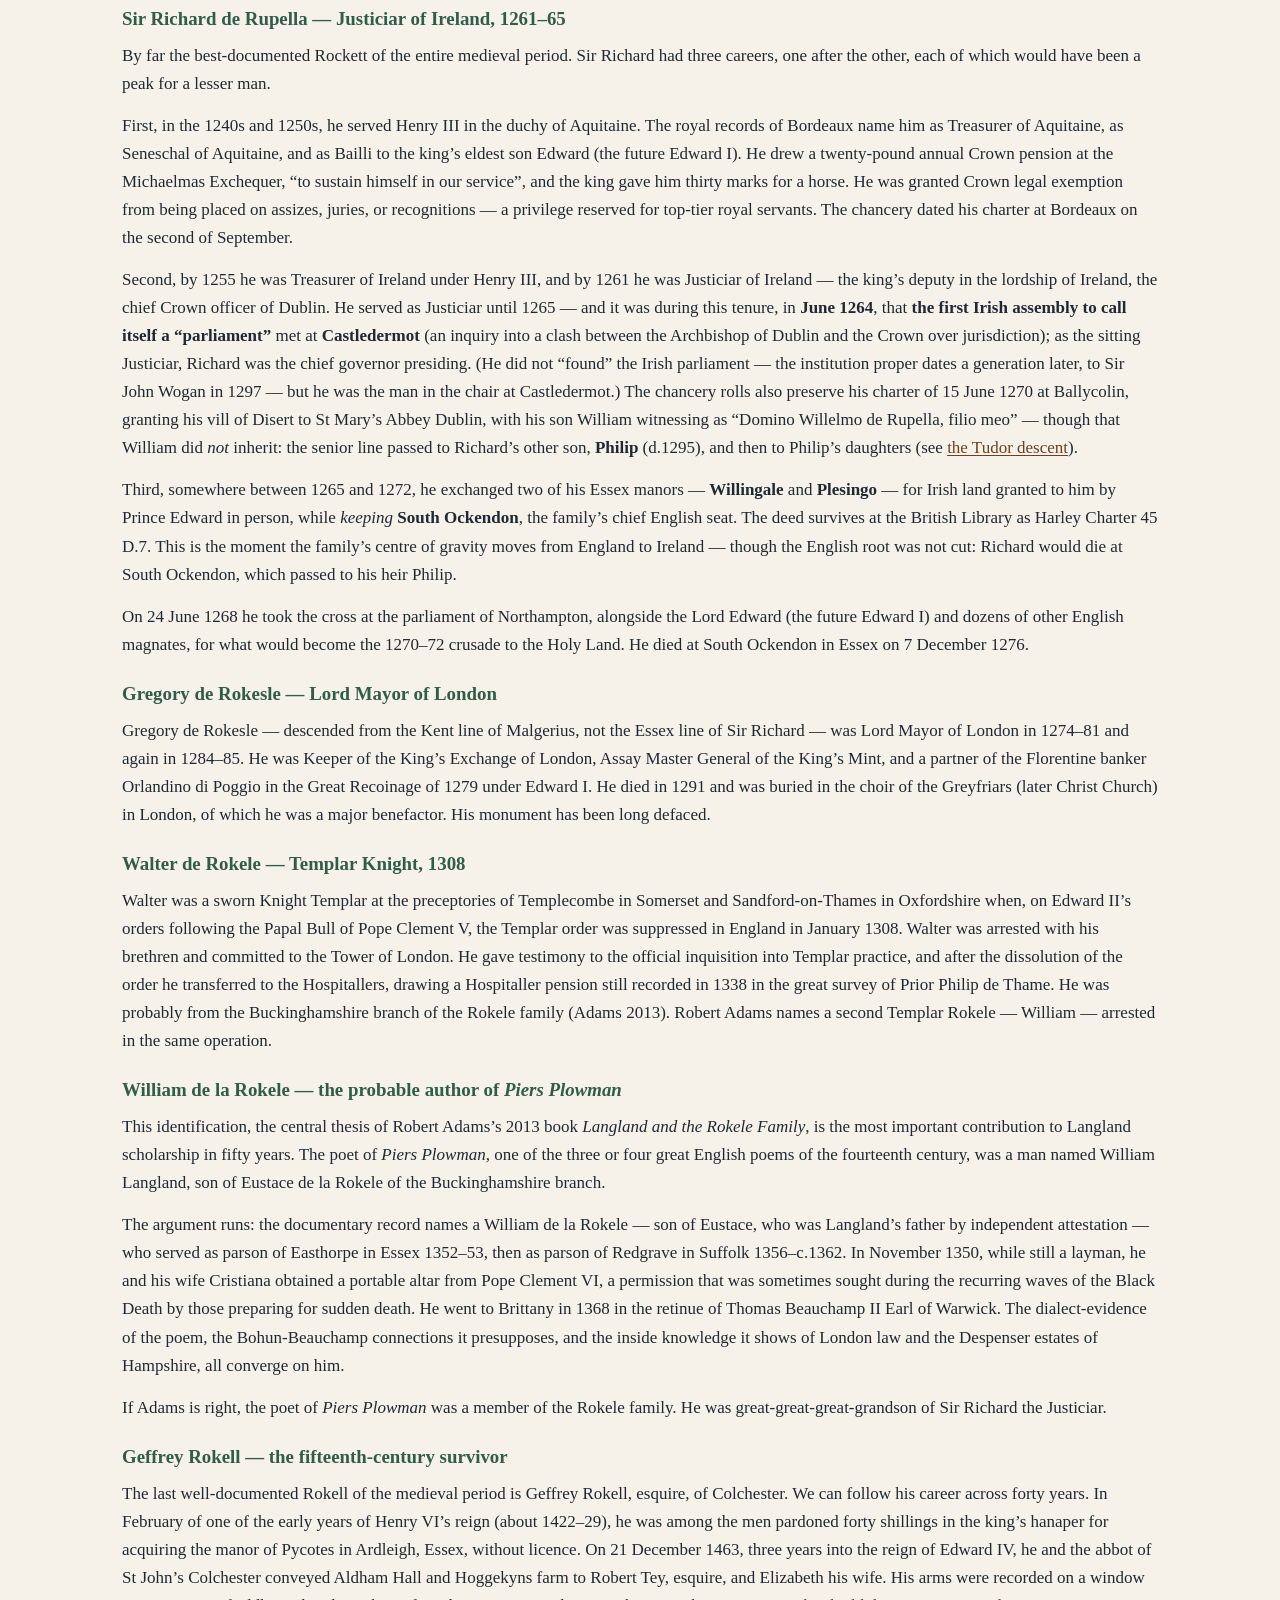
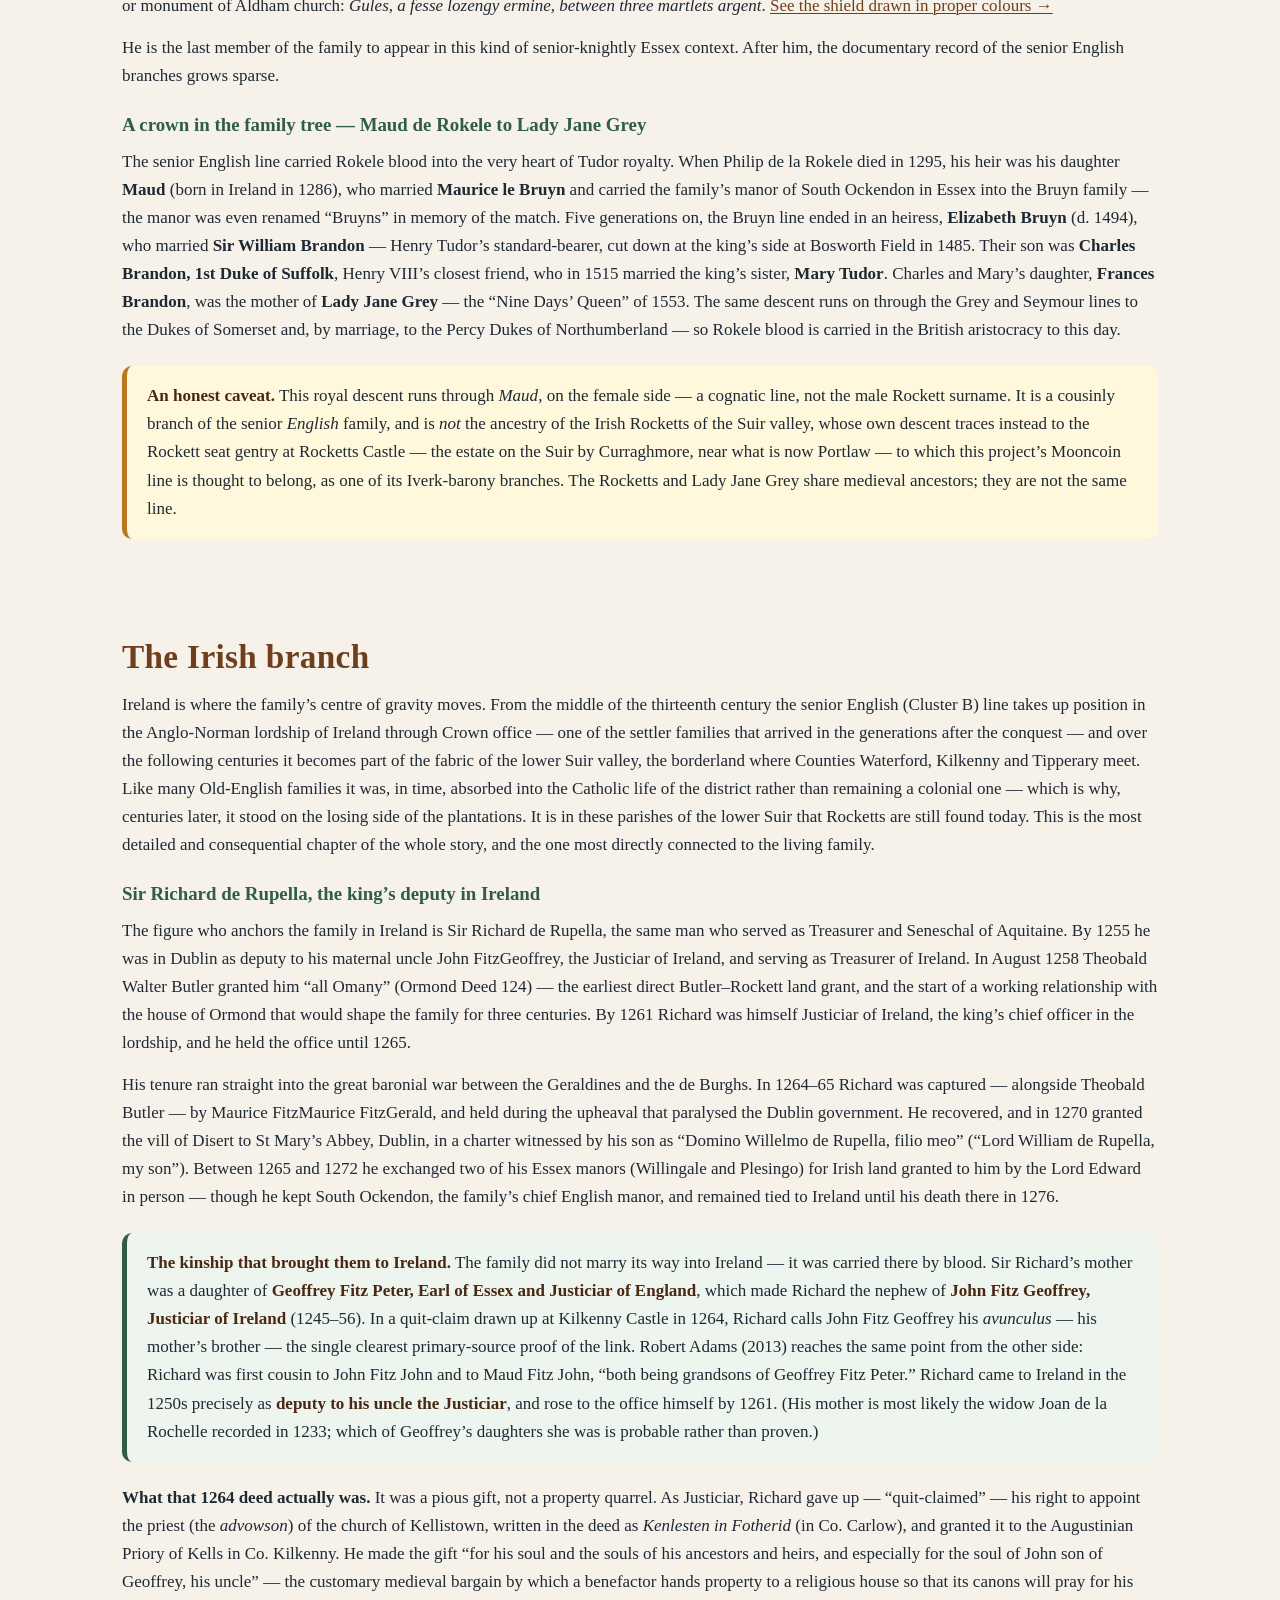
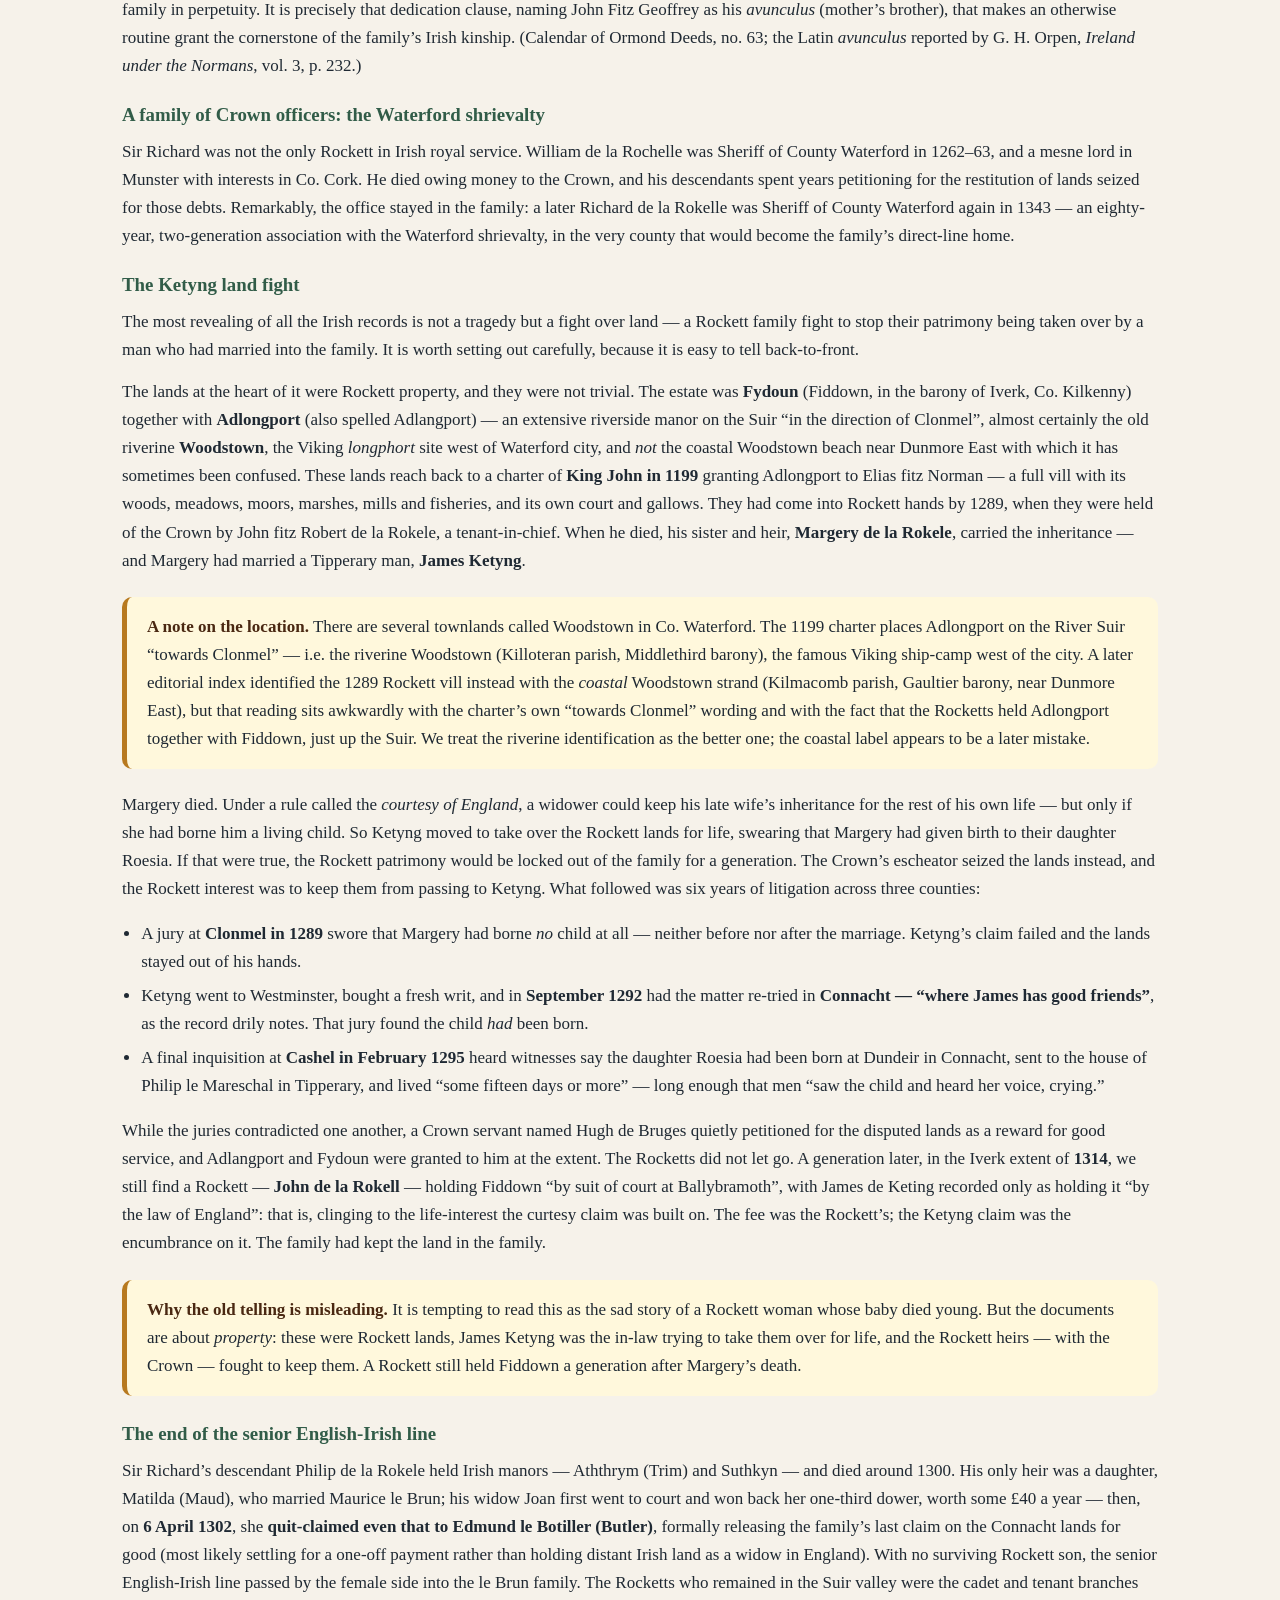
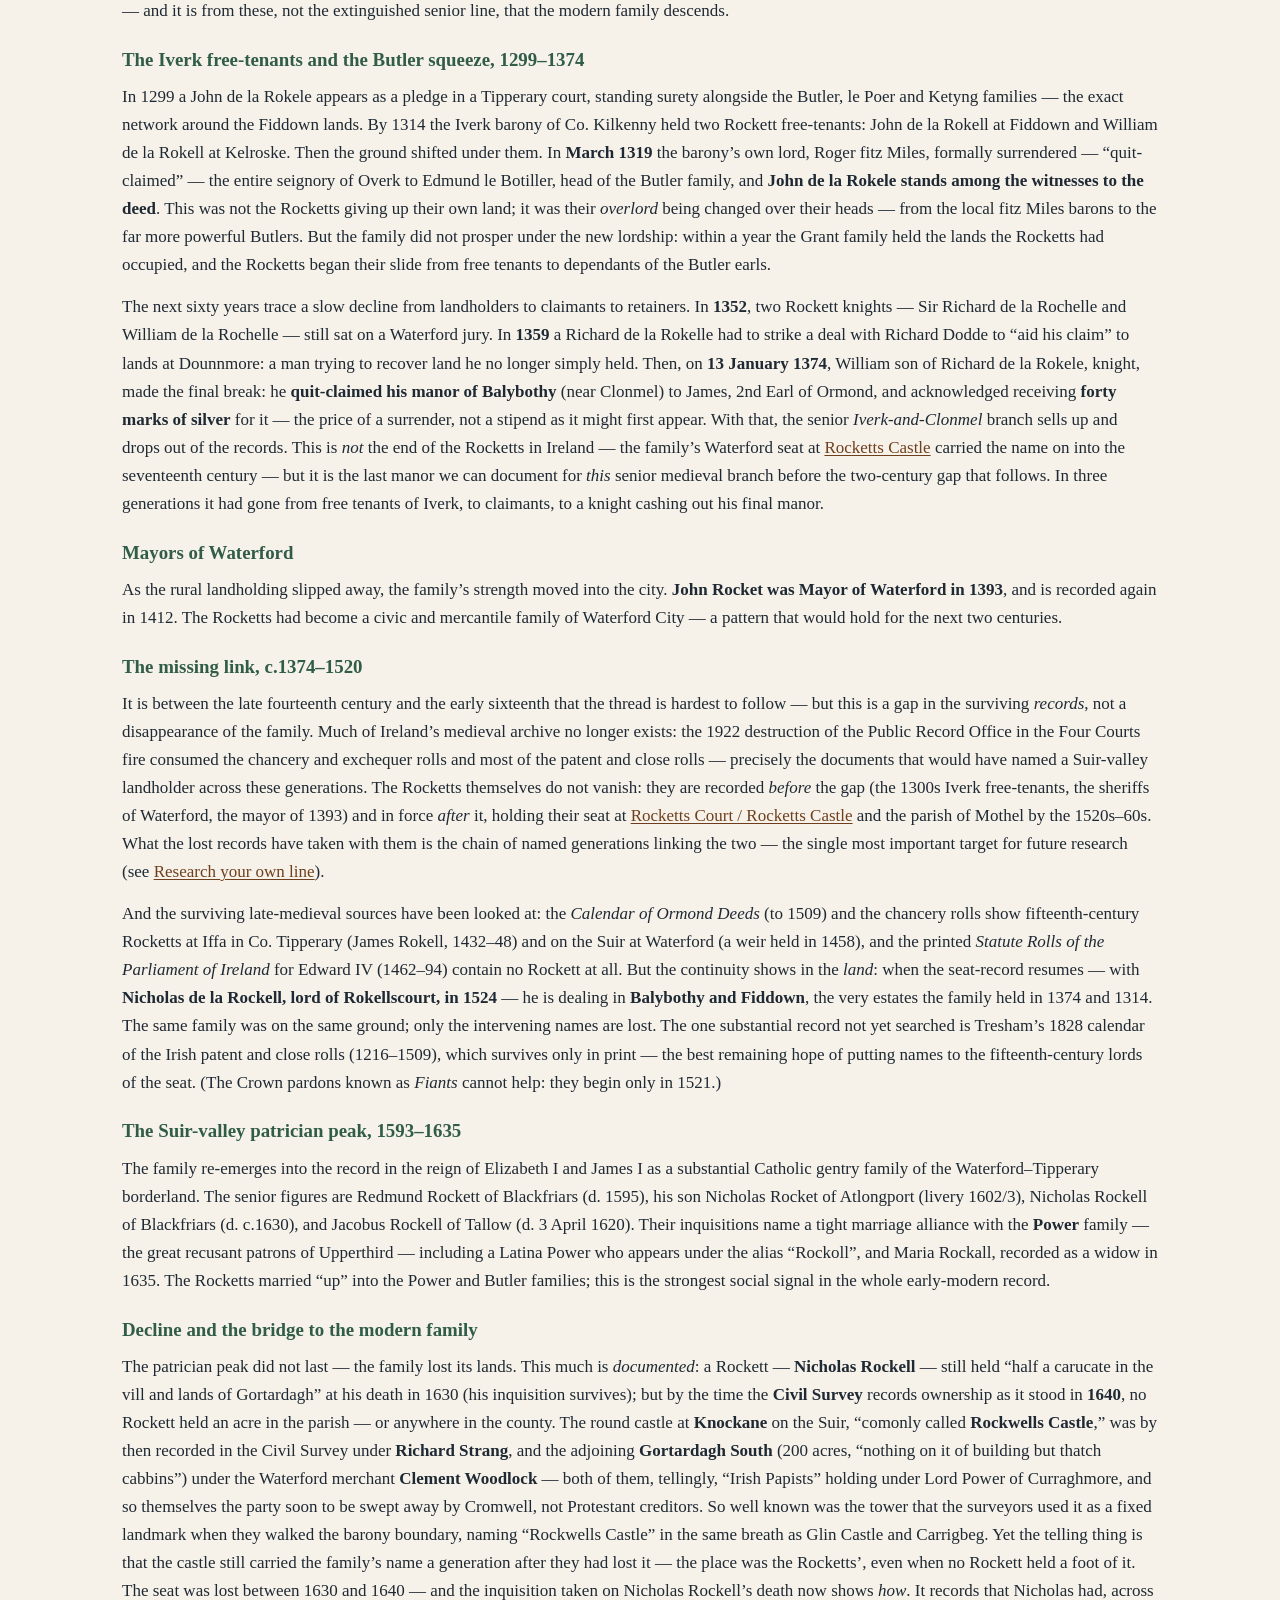
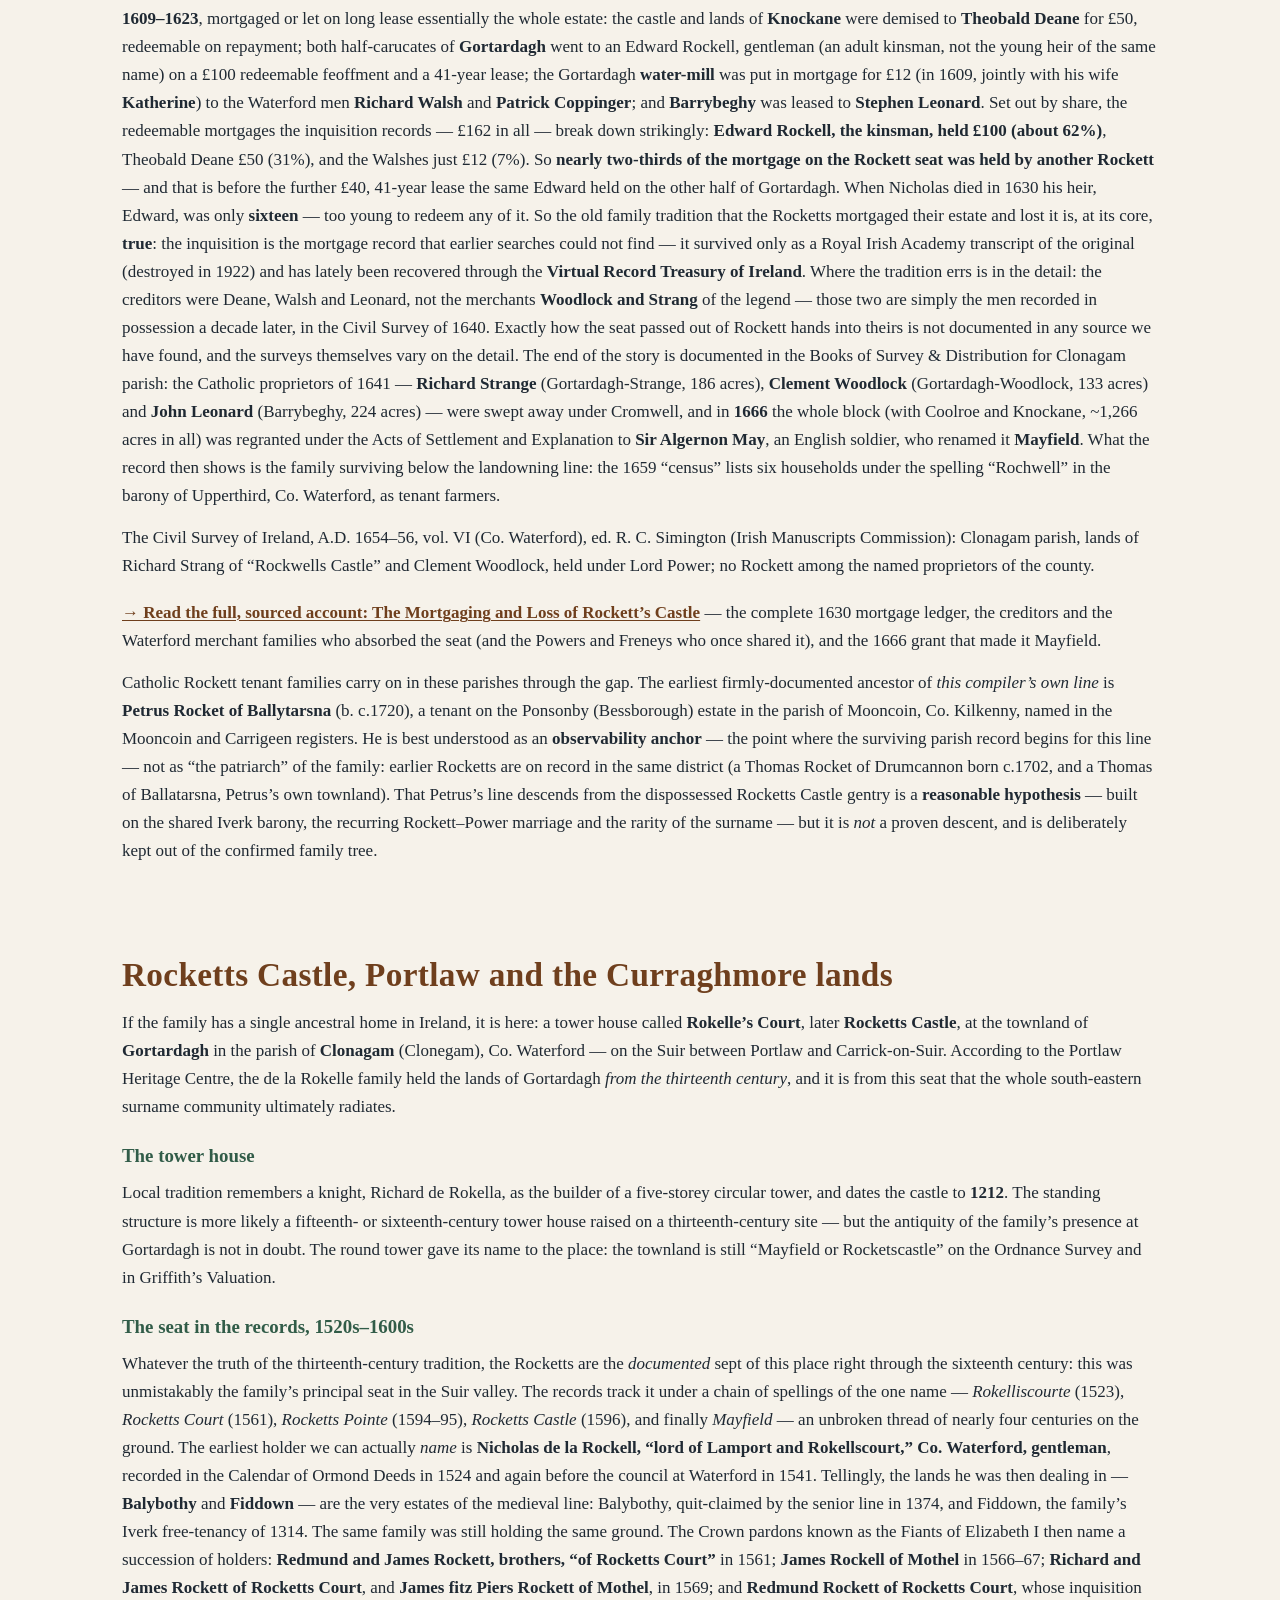
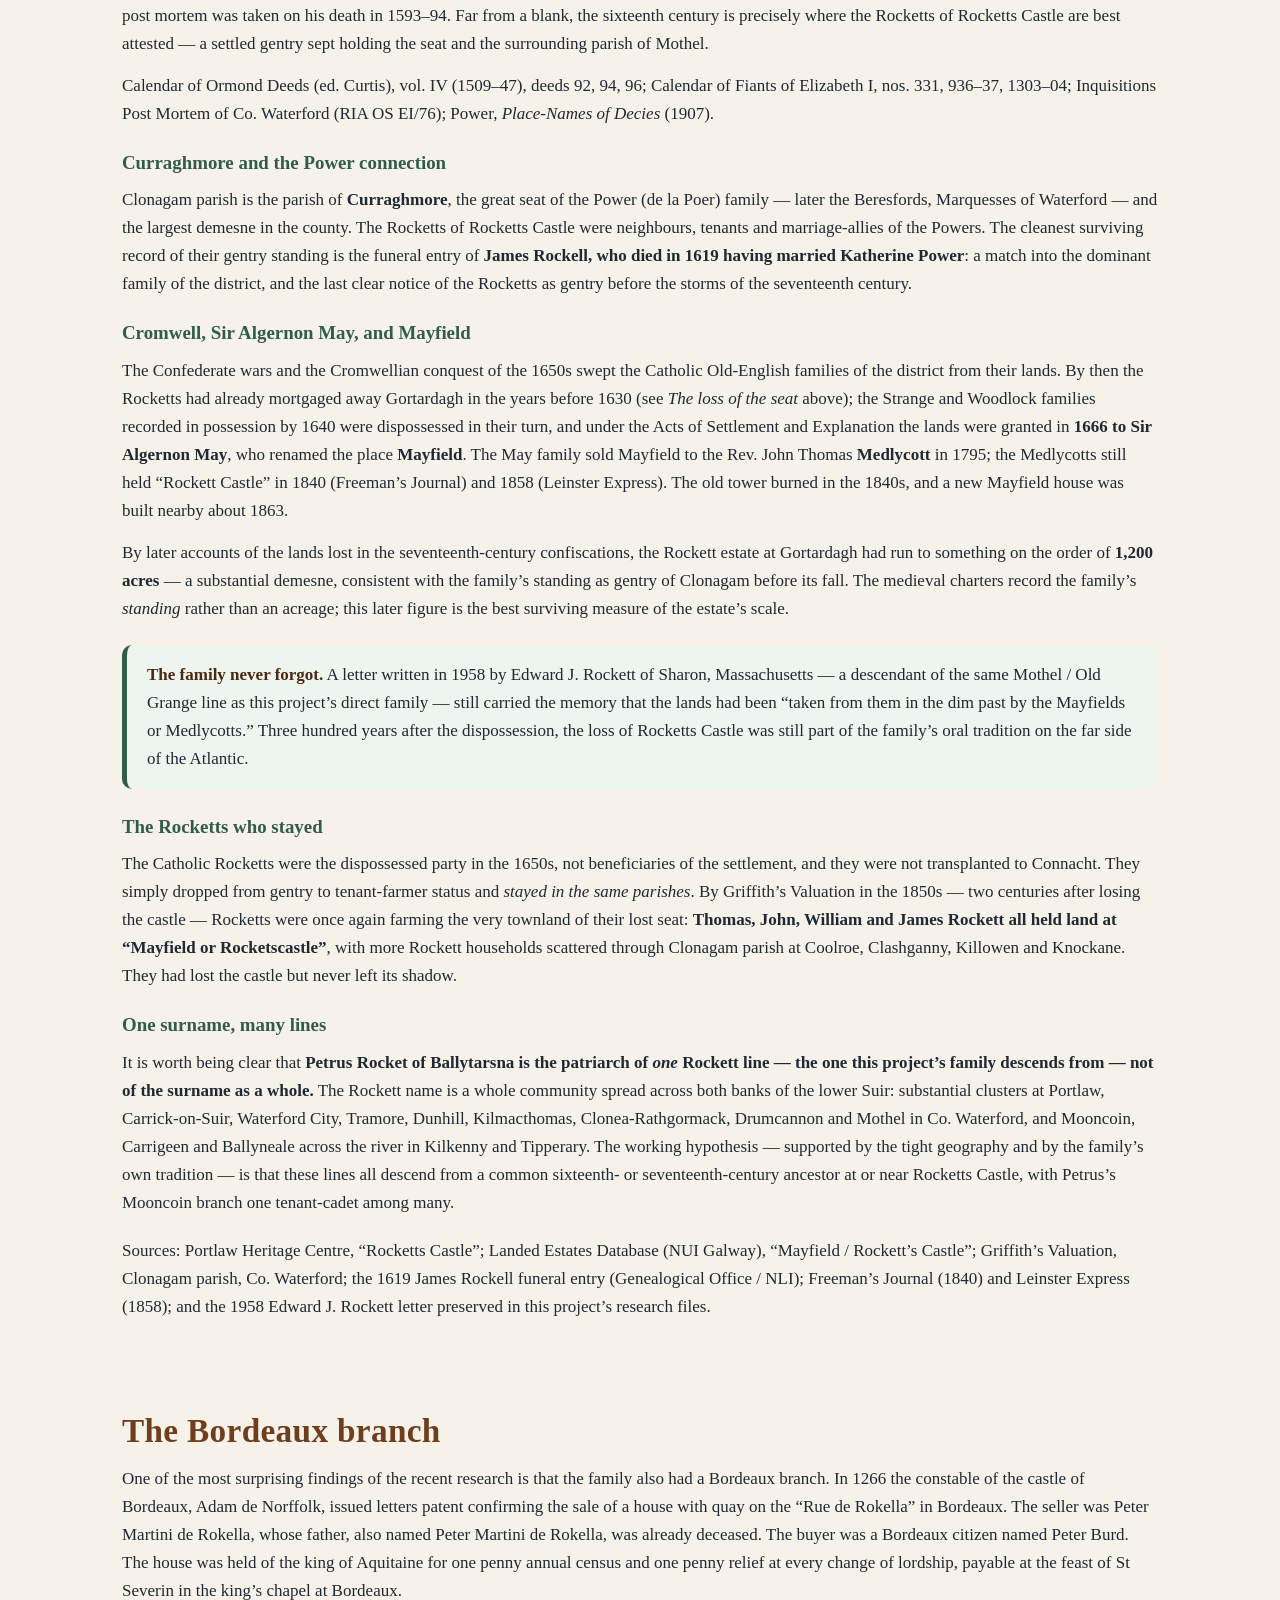
==== commit b95b84b5: "Sync public site from geneology-researcher@8af21b74 Mirrored from public-site/ by the sync-public-si" ====
--- a/index.html
+++ b/index.html
@@ -269,7 +269,7 @@
     <h3 id="brandon">A crown in the family tree &mdash; Maud de Rokele to Lady Jane Grey</h3>
     <p>The senior English line carried Rokele blood into the very heart of Tudor royalty. When Philip de la Rokele died in 1295, his heir was his daughter <strong>Maud</strong> (born in Ireland in 1286), who married <strong>Maurice le Bruyn</strong> and carried the family&rsquo;s manor of South Ockendon in Essex into the Bruyn family &mdash; the manor was even renamed &ldquo;Bruyns&rdquo; in memory of the match. Five generations on, the Bruyn line ended in an heiress, <strong>Elizabeth Bruyn</strong> (d. 1494), who married <strong>Sir William Brandon</strong> &mdash; Henry Tudor&rsquo;s standard-bearer, cut down at the king&rsquo;s side at Bosworth Field in 1485. Their son was <strong>Charles Brandon, 1st Duke of Suffolk</strong>, Henry VIII&rsquo;s closest friend, who in 1515 married the king&rsquo;s sister, <strong>Mary Tudor</strong>. Charles and Mary&rsquo;s daughter, <strong>Frances Brandon</strong>, was the mother of <strong>Lady Jane Grey</strong> &mdash; the &ldquo;Nine Days&rsquo; Queen&rdquo; of 1553. The same descent runs on through the Grey and Seymour lines to the Dukes of Somerset and, by marriage, to the Percy Dukes of Northumberland &mdash; so Rokele blood is carried in the British aristocracy to this day.</p>
     <div class="notice">
-      <strong>An honest caveat.</strong> This royal descent runs through <em>Maud</em>, on the female side &mdash; a cognatic line, not the male Rockett surname. It is a cousinly branch of the senior <em>English</em> family, and is <em>not</em> the ancestry of the Irish Rocketts of the Suir valley, who descend from the separate Iverk cadet line. The Rocketts and Lady Jane Grey share medieval ancestors; they are not the same line.
+      <strong>An honest caveat.</strong> This royal descent runs through <em>Maud</em>, on the female side &mdash; a cognatic line, not the male Rockett surname. It is a cousinly branch of the senior <em>English</em> family, and is <em>not</em> the ancestry of the Irish Rocketts of the Suir valley, whose own descent traces instead to the Rockett seat gentry at Rocketts Castle &mdash; the estate on the Suir by Curraghmore, near what is now Portlaw &mdash; to which this project&rsquo;s Mooncoin line is thought to belong, as one of its Iverk-barony branches. The Rocketts and Lady Jane Grey share medieval ancestors; they are not the same line.
     </div>
 
   </div>
@@ -279,7 +279,7 @@
   <div class="wrap">
     <h2>The Irish branch</h2>
 
-    <p>Ireland is where the family&rsquo;s centre of gravity moves. From the middle of the thirteenth century the senior English (Cluster B) line plants itself in the lordship of Ireland through Crown office; over the following hundred years it sinks roots into the lower Suir valley &mdash; the borderland where Counties Waterford, Kilkenny and Tipperary meet &mdash; and it is there, in the parishes of the lower Suir, that Rocketts are still found today. This is the most detailed and consequential chapter of the whole story, and the one most directly connected to the living family.</p>
+    <p>Ireland is where the family&rsquo;s centre of gravity moves. From the middle of the thirteenth century the senior English (Cluster B) line takes up position in the Anglo-Norman lordship of Ireland through Crown office &mdash; one of the settler families that arrived in the generations after the conquest &mdash; and over the following centuries it becomes part of the fabric of the lower Suir valley, the borderland where Counties Waterford, Kilkenny and Tipperary meet. Like many Old-English families it was, in time, absorbed into the Catholic life of the district rather than remaining a colonial one &mdash; which is why, centuries later, it stood on the losing side of the plantations. It is in these parishes of the lower Suir that Rocketts are still found today. This is the most detailed and consequential chapter of the whole story, and the one most directly connected to the living family.</p>
 
     <h3>Sir Richard de Rupella, the king&rsquo;s deputy in Ireland</h3>
     <p>The figure who anchors the family in Ireland is Sir Richard de Rupella, the same man who served as Treasurer and Seneschal of Aquitaine. By 1255 he was in Dublin as deputy to his maternal uncle John FitzGeoffrey, the Justiciar of Ireland, and serving as Treasurer of Ireland. In August 1258 Theobald Walter Butler granted him &ldquo;all Omany&rdquo; (Ormond Deed 124) &mdash; the earliest direct Butler&ndash;Rockett land grant, and the start of a working relationship with the house of Ormond that would shape the family for three centuries. By 1261 Richard was himself Justiciar of Ireland, the king&rsquo;s chief officer in the lordship, and he held the office until 1265.</p>
@@ -330,18 +330,18 @@
     <p>As the rural landholding slipped away, the family&rsquo;s strength moved into the city. <strong>John Rocket was Mayor of Waterford in 1393</strong>, and is recorded again in 1412. The Rocketts had become a civic and mercantile family of Waterford City &mdash; a pattern that would hold for the next two centuries.</p>
 
     <h3>The missing link, c.1374&ndash;1520</h3>
-    <p>It is between the late fourteenth century and the early sixteenth that the thread is hardest to follow &mdash; but this is a gap in the surviving <em>records</em>, not a disappearance of the family. Much of Ireland&rsquo;s medieval archive no longer exists: the 1922 destruction of the Public Record Office in the Four Courts fire consumed the chancery and exchequer rolls and most of the patent and close rolls &mdash; precisely the documents that would have named a Suir-valley landholder across these generations. The Rocketts themselves do not vanish: they are recorded <em>before</em> the gap (the 1300s Iverk free-tenants, the sheriffs of Waterford, the mayor of 1393) and in force <em>after</em> it, holding their seat at <a href="#castle">Rocketts Court / Rocketts Castle</a>, with a strong presence in the neighbouring parish of Mothel, by the 1520s&ndash;60s. What the lost records have taken with them is the chain of named generations linking the two &mdash; the single most important target for future research (see <a href="#research">Research your own line</a>).</p>
+    <p>It is between the late fourteenth century and the early sixteenth that the thread is hardest to follow &mdash; but this is a gap in the surviving <em>records</em>, not a disappearance of the family. Much of Ireland&rsquo;s medieval archive no longer exists: the 1922 destruction of the Public Record Office in the Four Courts fire consumed the chancery and exchequer rolls and most of the patent and close rolls &mdash; precisely the documents that would have named a Suir-valley landholder across these generations. The Rocketts themselves do not vanish: they are recorded <em>before</em> the gap (the 1300s Iverk free-tenants, the sheriffs of Waterford, the mayor of 1393) and in force <em>after</em> it, holding their seat at <a href="#castle">Rocketts Court / Rocketts Castle</a> and the parish of Mothel by the 1520s&ndash;60s. What the lost records have taken with them is the chain of named generations linking the two &mdash; the single most important target for future research (see <a href="#research">Research your own line</a>).</p>
     <p>And the surviving late-medieval sources have been looked at: the <em>Calendar of Ormond Deeds</em> (to 1509) and the chancery rolls show fifteenth-century Rocketts at Iffa in Co. Tipperary (James Rokell, 1432&ndash;48) and on the Suir at Waterford (a weir held in 1458), and the printed <em>Statute Rolls of the Parliament of Ireland</em> for Edward IV (1462&ndash;94) contain no Rockett at all. But the continuity shows in the <em>land</em>: when the seat-record resumes &mdash; with <strong>Nicholas de la Rockell, lord of Rokellscourt, in 1524</strong> &mdash; he is dealing in <strong>Balybothy and Fiddown</strong>, the very estates the family held in 1374 and 1314. The same family was on the same ground; only the intervening names are lost. The one substantial record not yet searched is Tresham&rsquo;s 1828 calendar of the Irish patent and close rolls (1216&ndash;1509), which survives only in print &mdash; the best remaining hope of putting names to the fifteenth-century lords of the seat. (The Crown pardons known as <em>Fiants</em> cannot help: they begin only in 1521.)</p>
 
     <h3>The Suir-valley patrician peak, 1593&ndash;1635</h3>
-    <p>The family re-emerges into the record in the reign of Elizabeth I and James I as a substantial Catholic gentry family of the Waterford&ndash;Tipperary borderland. The senior figures are Redmund Rockett of Rocketts Court (d. 1595), his son Nicholas Rocket of Atlongport (livery 1602/3), Nicholas Rockell of Rocketts Court (d. c.1630), and Jacobus Rockell of Coolroe (d. 1619). Their inquisitions name a tight marriage alliance with the <strong>Power</strong> family &mdash; the great recusant patrons of Upperthird &mdash; including a Latina Power who appears under the alias &ldquo;Rockoll&rdquo;, and Maria Rockall, recorded as a widow in 1635. The Rocketts married &ldquo;up&rdquo; into the Power and Butler families; this is the strongest social signal in the whole early-modern record.</p>
+    <p>The family re-emerges into the record in the reign of Elizabeth I and James I as a substantial Catholic gentry family of the Waterford&ndash;Tipperary borderland. The senior figures are Redmund Rockett of Blackfriars (d. 1595), his son Nicholas Rocket of Atlongport (livery 1602/3), Nicholas Rockell of Blackfriars (d. c.1630), and Jacobus Rockell of Tallow (d. 3 April 1620). Their inquisitions name a tight marriage alliance with the <strong>Power</strong> family &mdash; the great recusant patrons of Upperthird &mdash; including a Latina Power who appears under the alias &ldquo;Rockoll&rdquo;, and Maria Rockall, recorded as a widow in 1635. The Rocketts married &ldquo;up&rdquo; into the Power and Butler families; this is the strongest social signal in the whole early-modern record.</p>
 
     <h3>Decline and the bridge to the modern family</h3>
     <p>The patrician peak did not last &mdash; the family lost its lands. This much is <em>documented</em>: a Rockett &mdash; <strong>Nicholas Rockell</strong> &mdash; still held &ldquo;half a carucate in the vill and lands of Gortardagh&rdquo; at his death in 1630 (his inquisition survives); but by the time the <strong>Civil Survey</strong> records ownership as it stood in <strong>1640</strong>, no Rockett held an acre in the parish &mdash; or anywhere in the county. The round castle at <strong>Knockane</strong> on the Suir, &ldquo;comonly called <strong>Rockwells Castle</strong>,&rdquo; was by then recorded in the Civil Survey under <strong>Richard Strang</strong>, and the adjoining <strong>Gortardagh South</strong> (200 acres, &ldquo;nothing on it of building but thatch cabbins&rdquo;) under the Waterford merchant <strong>Clement Woodlock</strong> &mdash; both of them, tellingly, &ldquo;Irish Papists&rdquo; holding under Lord Power of Curraghmore, and so themselves the party soon to be swept away by Cromwell, not Protestant creditors. So well known was the tower that the surveyors used it as a fixed landmark when they walked the barony boundary, naming &ldquo;Rockwells Castle&rdquo; in the same breath as Glin Castle and Carrigbeg. Yet the telling thing is that the castle still carried the family&rsquo;s name a generation after they had lost it &mdash; the place was the Rocketts&rsquo;, even when no Rockett held a foot of it. The seat was lost between 1630 and 1640 &mdash; and the inquisition taken on Nicholas Rockell&rsquo;s death now shows <em>how</em>. It records that Nicholas had, across <strong>1609&ndash;1623</strong>, mortgaged or let on long lease essentially the whole estate: the castle and lands of <strong>Knockane</strong> were demised to <strong>Theobald Deane</strong> for &pound;50, redeemable on repayment; both half-carucates of <strong>Gortardagh</strong> went to an Edward Rockell, gentleman (an adult kinsman, not the young heir of the same name) on a &pound;100 redeemable feoffment and a 41-year lease; the Gortardagh <strong>water-mill</strong> was put in mortgage for &pound;12 (in 1609, jointly with his wife <strong>Katherine</strong>) to the Waterford men <strong>Richard Walsh</strong> and <strong>Patrick Coppinger</strong>; and <strong>Barrybeghy</strong> was leased to <strong>Stephen Leonard</strong>. Set out by share, the redeemable mortgages the inquisition records &mdash; £162 in all &mdash; break down strikingly: <strong>Edward Rockell, the kinsman, held £100 (about 62%)</strong>, Theobald Deane £50 (31%), and the Walshes just £12 (7%). So <strong>nearly two-thirds of the mortgage on the Rockett seat was held by another Rockett</strong> &mdash; and that is before the further £40, 41-year lease the same Edward held on the other half of Gortardagh. When Nicholas died in 1630 his heir, Edward, was only <strong>sixteen</strong> &mdash; too young to redeem any of it. So the old family tradition that the Rocketts mortgaged their estate and lost it is, at its core, <strong>true</strong>: the inquisition is the mortgage record that earlier searches could not find &mdash; it survived only as a Royal Irish Academy transcript of the original (destroyed in 1922) and has lately been recovered through the <strong>Virtual Record Treasury of Ireland</strong>. Where the tradition errs is in the detail: the creditors were Deane, Walsh and Leonard, not the merchants <strong>Woodlock and Strang</strong> of the legend &mdash; those two are simply the men recorded in possession a decade later, in the Civil Survey of 1640. Exactly how the seat passed out of Rockett hands into theirs is not documented in any source we have found, and the surveys themselves vary on the detail. The end of the story is documented in the Books of Survey &amp; Distribution for Clonagam parish: the Catholic proprietors of 1641 &mdash; <strong>Richard Strange</strong> (Gortardagh-Strange, 186 acres), <strong>Clement Woodlock</strong> (Gortardagh-Woodlock, 133 acres) and <strong>John Leonard</strong> (Barrybeghy, 224 acres) &mdash; were swept away under Cromwell, and in <strong>1666</strong> the whole block (with Coolroe and Knockane, ~1,266 acres in all) was regranted under the Acts of Settlement and Explanation to <strong>Sir Algernon May</strong>, an English soldier, who renamed it <strong>Mayfield</strong>. What the record then shows is the family surviving below the landowning line: the 1659 &ldquo;census&rdquo; lists six households under the spelling &ldquo;Rochwell&rdquo; in the barony of Upperthird, Co. Waterford, as tenant farmers.</p>
     <p class="src">The Civil Survey of Ireland, A.D. 1654&ndash;56, vol. VI (Co. Waterford), ed. R. C. Simington (Irish Manuscripts Commission): Clonagam parish, lands of Richard Strang of &ldquo;Rockwells Castle&rdquo; and Clement Woodlock, held under Lord Power; no Rockett among the named proprietors of the county.</p>
-    <p style="margin-top:1.1em"><a href="the-loss-of-the-seat.html"><strong>&rarr; Read the full, sourced account: The Mortgaging and Loss of Rockett&rsquo;s Castle</strong></a> &mdash; the complete 1630 mortgage ledger, the creditors and the Waterford merchant families found in possession of it by 1640 (and the Freney husbandman and Power kern styled from its townlands in the 1567 pardon), and the 1666 grant that made it Mayfield.</p>
-
-    <p>Catholic Rockett tenant families carry on in these parishes through the gap. The earliest firmly-documented ancestor of <em>this compiler&rsquo;s own line</em> is <strong>Petrus Rocket of Ballytarsna</strong> (b.&nbsp;c.1720), a tenant farmer in the parish of Mooncoin, Co. Kilkenny, named in the Mooncoin and Carrigeen registers. He is best understood as an <strong>observability anchor</strong> &mdash; the point where the surviving parish record begins for this line &mdash; not as &ldquo;the patriarch&rdquo; of the family: earlier Rocketts are on record in the same district (a Thomas Rocket of Drumcannon born c.1702, and a Thomas of Ballatarsna, Petrus&rsquo;s own townland). That Petrus&rsquo;s line descends from the dispossessed Rocketts Castle gentry is a <strong>reasonable hypothesis</strong> &mdash; built on the shared Iverk barony, the recurring Rockett&ndash;Power marriage and the rarity of the surname &mdash; but it is <em>not</em> a proven descent, and is deliberately kept out of the confirmed family tree.</p>
+    <p style="margin-top:1.1em"><a href="the-loss-of-the-seat.html"><strong>&rarr; Read the full, sourced account: The Mortgaging and Loss of Rockett&rsquo;s Castle</strong></a> &mdash; the complete 1630 mortgage ledger, the creditors and the Waterford merchant families who absorbed the seat (and the Powers and Freneys who once shared it), and the 1666 grant that made it Mayfield.</p>
+
+    <p>Catholic Rockett tenant families carry on in these parishes through the gap. The earliest firmly-documented ancestor of <em>this compiler&rsquo;s own line</em> is <strong>Petrus Rocket of Ballytarsna</strong> (b.&nbsp;c.1720), a tenant on the Ponsonby (Bessborough) estate in the parish of Mooncoin, Co. Kilkenny, named in the Mooncoin and Carrigeen registers. He is best understood as an <strong>observability anchor</strong> &mdash; the point where the surviving parish record begins for this line &mdash; not as &ldquo;the patriarch&rdquo; of the family: earlier Rocketts are on record in the same district (a Thomas Rocket of Drumcannon born c.1702, and a Thomas of Ballatarsna, Petrus&rsquo;s own townland). That Petrus&rsquo;s line descends from the dispossessed Rocketts Castle gentry is a <strong>reasonable hypothesis</strong> &mdash; built on the shared Iverk barony, the recurring Rockett&ndash;Power marriage and the rarity of the surname &mdash; but it is <em>not</em> a proven descent, and is deliberately kept out of the confirmed family tree.</p>
 
   </div>
 </section>
@@ -356,14 +356,14 @@
     <p>Local tradition remembers a knight, Richard de Rokella, as the builder of a five-storey circular tower, and dates the castle to <strong>1212</strong>. The standing structure is more likely a fifteenth- or sixteenth-century tower house raised on a thirteenth-century site &mdash; but the antiquity of the family&rsquo;s presence at Gortardagh is not in doubt. The round tower gave its name to the place: the townland is still &ldquo;Mayfield or Rocketscastle&rdquo; on the Ordnance Survey and in Griffith&rsquo;s Valuation.</p>
 
     <h3>The seat in the records, 1520s&ndash;1600s</h3>
-    <p>Whatever the truth of the thirteenth-century tradition, the Rocketts are the <em>documented</em> sept of this place right through the sixteenth century: this was unmistakably the family&rsquo;s principal seat in the Suir valley. The records track it under a chain of spellings of the one name &mdash; <em>Rokelliscourte</em> (1523), <em>Rocketts Court</em> (1561), <em>Rocketts Pointe</em> (1594&ndash;95), <em>Rocketts Castle</em> (1596), and finally <em>Mayfield</em> &mdash; an unbroken thread of nearly four centuries on the ground. The earliest holder we can actually <em>name</em> is <strong>Nicholas de la Rockell, &ldquo;lord of Lamport and Rokellscourt,&rdquo; Co. Waterford, gentleman</strong>, recorded in the Calendar of Ormond Deeds in 1524 and again before the council at Waterford in 1541. Tellingly, the lands he was then dealing in &mdash; <strong>Balybothy</strong> and <strong>Fiddown</strong> &mdash; are the very estates of the medieval line: Balybothy, quit-claimed by the senior line in 1374, and Fiddown, the family&rsquo;s Iverk free-tenancy of 1314. The same family was still holding the same ground. The Crown pardons known as the Fiants of Elizabeth I then name a succession of holders: <strong>Redmund and James Rockett, brothers, &ldquo;of Rocketts Court&rdquo;</strong> in 1561; <strong>James Rockell of Mothel</strong> in 1566&ndash;67; <strong>Richard and James Rockett of Rocketts Court</strong>, and <strong>James fitz Piers Rockett of Mothel</strong>, in 1569; and <strong>Redmund Rockett of Rocketts Court</strong>, whose inquisition post mortem was taken on his death in 1593&ndash;94. Far from a blank, the sixteenth century is precisely where the Rocketts of Rocketts Castle are best attested &mdash; a settled gentry sept holding the seat, with several of its men styled &ldquo;of Mothel&rdquo; in the neighbouring parish.</p>
+    <p>Whatever the truth of the thirteenth-century tradition, the Rocketts are the <em>documented</em> sept of this place right through the sixteenth century: this was unmistakably the family&rsquo;s principal seat in the Suir valley. The records track it under a chain of spellings of the one name &mdash; <em>Rokelliscourte</em> (1523), <em>Rocketts Court</em> (1561), <em>Rocketts Pointe</em> (1594&ndash;95), <em>Rocketts Castle</em> (1596), and finally <em>Mayfield</em> &mdash; an unbroken thread of nearly four centuries on the ground. The earliest holder we can actually <em>name</em> is <strong>Nicholas de la Rockell, &ldquo;lord of Lamport and Rokellscourt,&rdquo; Co. Waterford, gentleman</strong>, recorded in the Calendar of Ormond Deeds in 1524 and again before the council at Waterford in 1541. Tellingly, the lands he was then dealing in &mdash; <strong>Balybothy</strong> and <strong>Fiddown</strong> &mdash; are the very estates of the medieval line: Balybothy, quit-claimed by the senior line in 1374, and Fiddown, the family&rsquo;s Iverk free-tenancy of 1314. The same family was still holding the same ground. The Crown pardons known as the Fiants of Elizabeth I then name a succession of holders: <strong>Redmund and James Rockett, brothers, &ldquo;of Rocketts Court&rdquo;</strong> in 1561; <strong>James Rockell of Mothel</strong> in 1566&ndash;67; <strong>Richard and James Rockett of Rocketts Court</strong>, and <strong>James fitz Piers Rockett of Mothel</strong>, in 1569; and <strong>Redmund Rockett of Rocketts Court</strong>, whose inquisition post mortem was taken on his death in 1593&ndash;94. Far from a blank, the sixteenth century is precisely where the Rocketts of Rocketts Castle are best attested &mdash; a settled gentry sept holding the seat and the surrounding parish of Mothel.</p>
     <p class="src">Calendar of Ormond Deeds (ed. Curtis), vol. IV (1509&ndash;47), deeds 92, 94, 96; Calendar of Fiants of Elizabeth I, nos. 331, 936&ndash;37, 1303&ndash;04; Inquisitions Post Mortem of Co. Waterford (RIA OS EI/76); Power, <em>Place-Names of Decies</em> (1907).</p>
 
     <h3>Curraghmore and the Power connection</h3>
-    <p>Clonagam parish is the parish of <strong>Curraghmore</strong>, the great seat of the Power (de la Poer) family &mdash; later the Beresfords, Marquesses of Waterford &mdash; and the largest demesne in the county. The Rocketts of Rocketts Castle were neighbours and marriage-allies of the Powers (though the Rocketts held their own seat of the Crown <em>in capite</em>, not as tenants of the Power estate). The cleanest surviving record of their gentry standing is the funeral entry of <strong>James Rockell, who died in 1619 having married Katherine Power</strong>: a match into the dominant family of the district, and the last clear notice of the Rocketts as gentry before the storms of the seventeenth century.</p>
+    <p>Clonagam parish is the parish of <strong>Curraghmore</strong>, the great seat of the Power (de la Poer) family &mdash; later the Beresfords, Marquesses of Waterford &mdash; and the largest demesne in the county. The Rocketts of Rocketts Castle were neighbours, tenants and marriage-allies of the Powers. The cleanest surviving record of their gentry standing is the funeral entry of <strong>James Rockell, who died in 1619 having married Katherine Power</strong>: a match into the dominant family of the district, and the last clear notice of the Rocketts as gentry before the storms of the seventeenth century.</p>
 
     <h3>Cromwell, Sir Algernon May, and Mayfield</h3>
-    <p>The Confederate wars and the Cromwellian conquest of the 1650s swept the Catholic Old-English families of the district from their lands. By then the Rocketts had already mortgaged and leased out the whole of Gortardagh in the years before 1630, and the seat had passed from them by 1640 (see <em>The loss of the seat</em> above); the Strange and Woodlock families recorded in possession by 1640 were dispossessed in their turn, and under the Acts of Settlement and Explanation the lands were granted in <strong>1666 to Sir Algernon May</strong>, who renamed the place <strong>Mayfield</strong>. The May family sold Mayfield to the Rev. John Thomas <strong>Medlycott</strong> in 1795; the Medlycotts still held &ldquo;Rockett Castle&rdquo; in 1840 (Freeman&rsquo;s Journal) and 1858 (Leinster Express). The old tower burned in the 1840s, and a new Mayfield house was built nearby about 1863.</p>
+    <p>The Confederate wars and the Cromwellian conquest of the 1650s swept the Catholic Old-English families of the district from their lands. By then the Rocketts had already mortgaged away Gortardagh in the years before 1630 (see <em>The loss of the seat</em> above); the Strange and Woodlock families recorded in possession by 1640 were dispossessed in their turn, and under the Acts of Settlement and Explanation the lands were granted in <strong>1666 to Sir Algernon May</strong>, who renamed the place <strong>Mayfield</strong>. The May family sold Mayfield to the Rev. John Thomas <strong>Medlycott</strong> in 1795; the Medlycotts still held &ldquo;Rockett Castle&rdquo; in 1840 (Freeman&rsquo;s Journal) and 1858 (Leinster Express). The old tower burned in the 1840s, and a new Mayfield house was built nearby about 1863.</p>
 
     <p>By later accounts of the lands lost in the seventeenth-century confiscations, the Rockett estate at Gortardagh had run to something on the order of <strong>1,200 acres</strong> &mdash; a substantial demesne, consistent with the family&rsquo;s standing as gentry of Clonagam before its fall. The medieval charters record the family&rsquo;s <em>standing</em> rather than an acreage; this later figure is the best surviving measure of the estate&rsquo;s scale.</p>
 
@@ -429,7 +429,7 @@
       <div class="card"><h3>Berkshire</h3><p>Fridlesham (Marteleston), Erlegh, Cookham, Bray, Benefield, Sonning Hill (Queen Philippa&rsquo;s bailiwick).</p></div>
       <div class="card"><h3>Other English counties</h3><p>Dorset (1130 Humfrid), Derbyshire (Ockbrook), Hampshire (Byntteworth, Houghton), Lincolnshire (Boston), Suffolk (Occold, Benningham, Redgrave), Sussex (Rokelaund manor), Yorkshire (Holland; Tickhill honour Tyreswelle), Nottinghamshire (Tyreswelle), Oxfordshire (Bruern Abbey, Sandford), London (multiple parishes, including All Hallows the Great).</p></div>
       <div class="card"><h3>Wales</h3><p>The fishery and weir of la Rokele near Caerleon on the Usk &mdash; toponym only, no person attested.</p></div>
-      <div class="card feature"><h3>Ireland</h3><p>Dublin (Justiciar&rsquo;s court), Connacht (Justiciar&rsquo;s 1265&ndash;72 Irish lands; Dundeir), Co. Tipperary (Margery 1289, Athassel, Clonmel), Co. Waterford (sheriff under Hen III; <strong>Rocketts Castle at Gortardagh, Clonagam parish, by Curraghmore and Portlaw</strong>; Adlongport, a Suir-valley landing (likely the riverine Woodstown), Atlongport; later Carrick-on-Suir, Tramore, Dunhill, Kilmacthomas, Clonea-Rathgormack, Drumcannon, Mothel), Co. Kilkenny (Iverk barony &mdash; Fiddown, Kelroske, Dunmore; later Mooncoin, Carrigeen, Ballytarsna).</p></div>
+      <div class="card feature"><h3>Ireland</h3><p>Dublin (Justiciar&rsquo;s court), Connacht (Justiciar&rsquo;s 1265&ndash;72 Irish lands; Dundeir), Co. Tipperary (Margery 1289, Athassel, Clonmel), Co. Waterford (sheriff under Hen III; <strong>Rocketts Castle at Gortardagh, Clonagam parish, by Curraghmore and Portlaw</strong>; Adlongport, a Suir-valley landing (likely the riverine Woodstown), Atlongport, Tallow, Blackfriars; later Carrick-on-Suir, Tramore, Dunhill, Kilmacthomas, Clonea-Rathgormack, Drumcannon, Mothel), Co. Kilkenny (Iverk barony &mdash; Fiddown, Kelroske, Dunmore; later Mooncoin, Carrigeen, Ballytarsna).</p></div>
       <div class="card"><h3>Normandy</h3><p>Stephen de Rokele 1316 acted as attorney to deliver seisin in Normandy for Isabella Bardolf.</p></div>
       <div class="card feature"><h3>Gascony (Aquitaine)</h3><p>Bordeaux (Rue de Rokella, 1266, Peter Martini family). Sir Richard&rsquo;s Aquitanian Treasurer and Seneschal career, dated at Bordeaux 2 September c.1242&ndash;57. The town of Rokella itself, named in the 1240s royal letter alongside Bordeaux, Saint-Macaire, Langon, Sainte-Bazeille and Cadrouet.</p></div>
       <div class="card"><h3>Scotland</h3><p>Rusteyn and Amaneus de la Rokele 1303&ndash;04, Gascon contingent in Edward I&rsquo;s Scottish war.</p></div>
@@ -682,7 +682,7 @@
 
       <div class="tlitem">
         <h4><span class="yr">1595&ndash;1635</span> The Suir-valley peak</h4>
-        <p>The family re-emerges as substantial Catholic gentry of the Waterford&ndash;Tipperary borderland: Redmund Rockett of Rocketts Court (d. 1595), Nicholas Rocket of Atlongport (livery 1602/3), Nicholas Rockell of Rocketts Court (d. c.1630), and Jacobus Rockell of Coolroe (d. 1619). Their inquisitions record a marriage alliance with the Power family (a Latina Power appears under the alias &ldquo;Rockoll&rdquo;; Maria Rockall is a widow in 1635).</p>
+        <p>The family re-emerges as substantial Catholic gentry of the Waterford&ndash;Tipperary borderland: Redmund Rockett of Blackfriars (d. 1595), Nicholas Rocket of Atlongport (livery 1602/3), Nicholas Rockell of Blackfriars (d. c.1630), and Jacobus Rockell of Tallow (d. 3 April 1620). Their inquisitions record a marriage alliance with the Power family (a Latina Power appears under the alias &ldquo;Rockoll&rdquo;; Maria Rockall is a widow in 1635).</p>
         <p class="src">VRTI (Irish chancery + IPM chain); Calendar of Patent Rolls of Ireland.</p>
       </div>
 
@@ -731,9 +731,9 @@
 
     <p>By the early fourteenth century, the family is on the Kilkenny side of the Suir, in the Iverk barony, with John de la Rokell at Fidon-in-Croc and William at Kelroske (1314). By the late fourteenth century, the family produces John Rocket, Mayor of Waterford (1393), and William Rokell, Sheriff of Cross-Tipperary (1377&ndash;83), on the Waterford / Tipperary border.</p>
 
-    <p>Between the late fourteenth century and the early sixteenth the documentary record for this line is sparse, and the bridge between the Iverk free-tenants of 1314 and the Tudor sept at Rocketts Castle has not been closed with named generations. But the family is firmly documented at its principal Suir-valley seat from the 1520s&ndash;60s (the Elizabethan Fiants name Rocketts at Rocketts Court and in Mothel), and from 1595 the senior patrician line is fully attested, with Redmund Rockett of Rocketts Court (d. 1595), Nicholas Rocket of Atlongport (1602/3), Nicholas Rockell of Rocketts Court (d. c.1630), and Jacobus Rockell of Coolroe (d. 1619). These all appear in the Inquisitions Post Mortem of Co. Waterford under James I and Charles I, before the family is squeezed out of the patent-class records in the upheavals of the mid-seventeenth century and the Cromwellian settlement.</p>
-
-    <p>From the seventeenth century the family&rsquo;s ancestral seat in this county is <a href="#castle">Rocketts Castle at Gortardagh</a>, in Clonagam parish by Curraghmore and Portlaw &mdash; which had passed out of the family&rsquo;s hands by 1640 and, after the Cromwellian settlement, was granted away to an English soldier in 1666, but was never forgotten. The Rocketts who survived stayed in the same parishes as tenant farmers, and by Griffith&rsquo;s Valuation in the 1850s were once again working the townland of their lost castle.</p>
+    <p>Between the late fourteenth century and the early sixteenth the documentary record for this line is sparse, and the bridge between the Iverk free-tenants of 1314 and the Tudor sept at Rocketts Castle has not been closed with named generations. But the family is firmly documented at its principal Suir-valley seat from the 1520s&ndash;60s (the Elizabethan Fiants name Rocketts at Rocketts Court and in Mothel), and from 1595 the senior patrician line is fully attested, with Redmund Rockett of Blackfriars (d. 1595), Nicholas Rocket of Atlongport (1602/3), Nicholas Rockell of Blackfriars (d. c.1630), and Jacobus Rockell of Tallow (d. 1620). These all appear in the Inquisitions Post Mortem of Co. Waterford under James I and Charles I, before the family is squeezed out of the patent-class records in the upheavals of the mid-seventeenth century and the Cromwellian settlement.</p>
+
+    <p>From the seventeenth century the family&rsquo;s ancestral seat in this county is <a href="#castle">Rocketts Castle at Gortardagh</a>, in Clonagam parish by Curraghmore and Portlaw &mdash; lost in the seventeenth-century confiscations and the Cromwellian settlement, but never forgotten. The Rocketts who survived stayed in the same parishes as tenant farmers, and by Griffith&rsquo;s Valuation in the 1850s were once again working the townland of their lost castle.</p>
 
     <p>It is important to keep one distinction clear. <strong>The Rockett surname in the south-east is a whole community, not a single line.</strong> There are substantial, long-established Rockett families at Portlaw, Carrick-on-Suir, Waterford City, Tramore, Dunhill, Kilmacthomas, Clonea-Rathgormack, Drumcannon and Mothel, as well as across the Suir at Mooncoin, Carrigeen and Ballyneale. The line this project documents most fully &mdash; and the one its own family descends from &mdash; centres on <strong>Petrus Rocket of Ballytarsna, Mooncoin parish, Co. Kilkenny</strong>, recorded in the NLI parish registers from the 1720s. By the early nineteenth century that branch is a Mooncoin&ndash;Carrigeen Catholic farming family, with Edmund &ldquo;C&rdquo; crossing the Suir in 1856 to settle at Old Grange, Mothel, and many of his children emigrating to America. But Petrus is the patriarch of <em>that</em> line, not of the surname &mdash; the other Waterford Rockett families are cousins, almost certainly sharing a common ancestor at or near Rocketts Castle, rather than descendants of Petrus.</p>
 
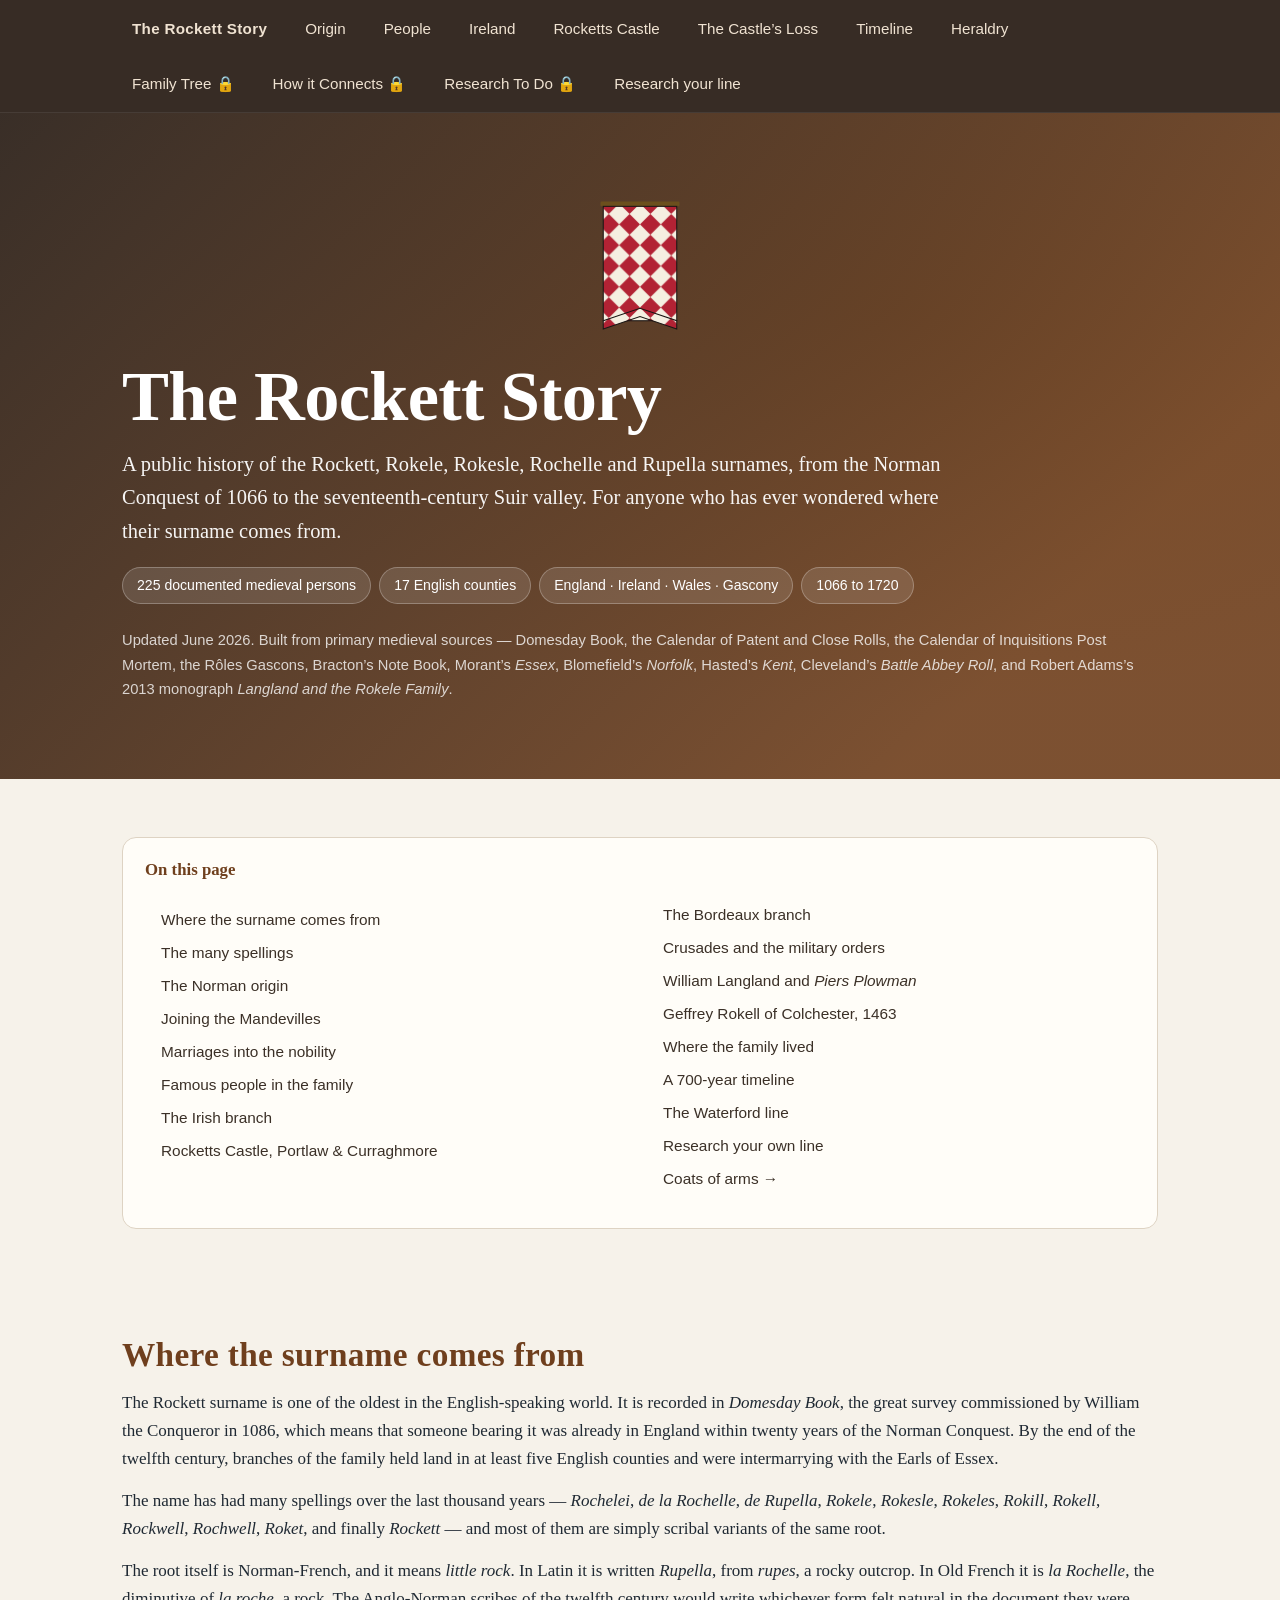
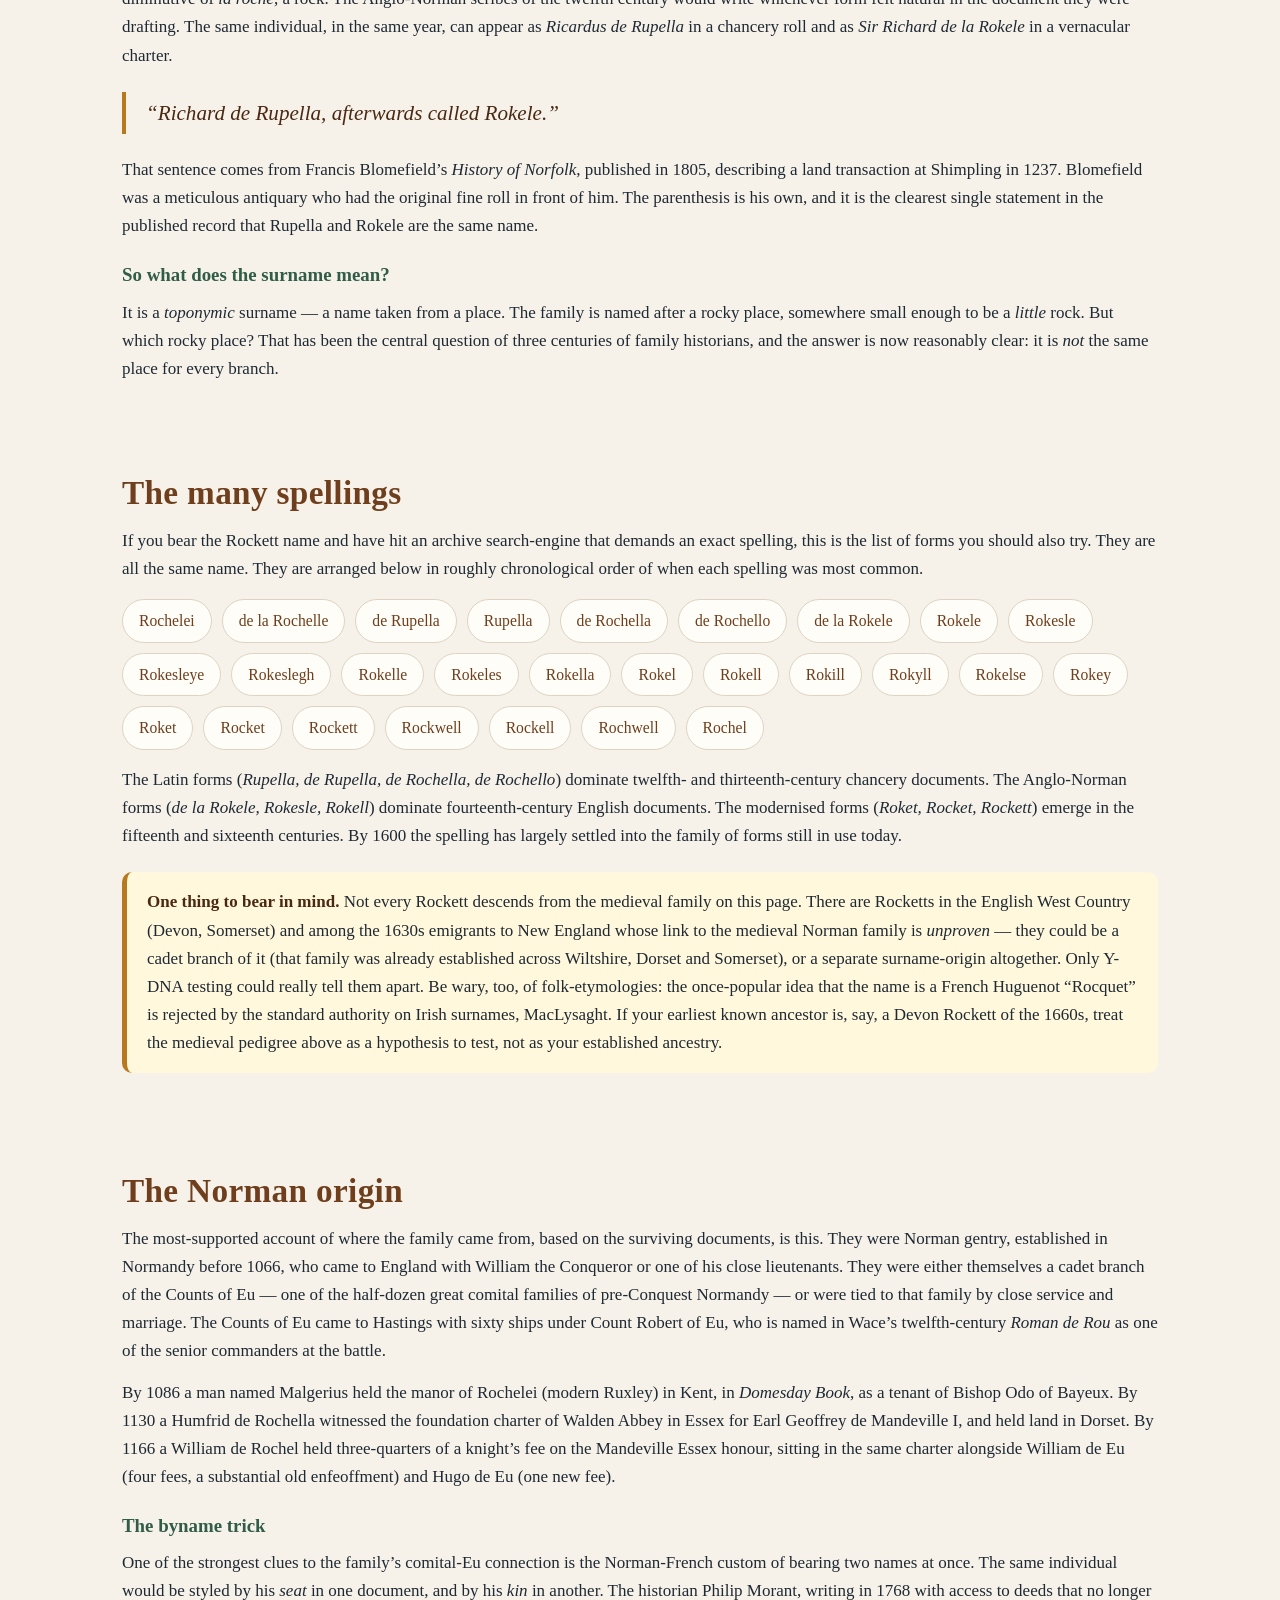
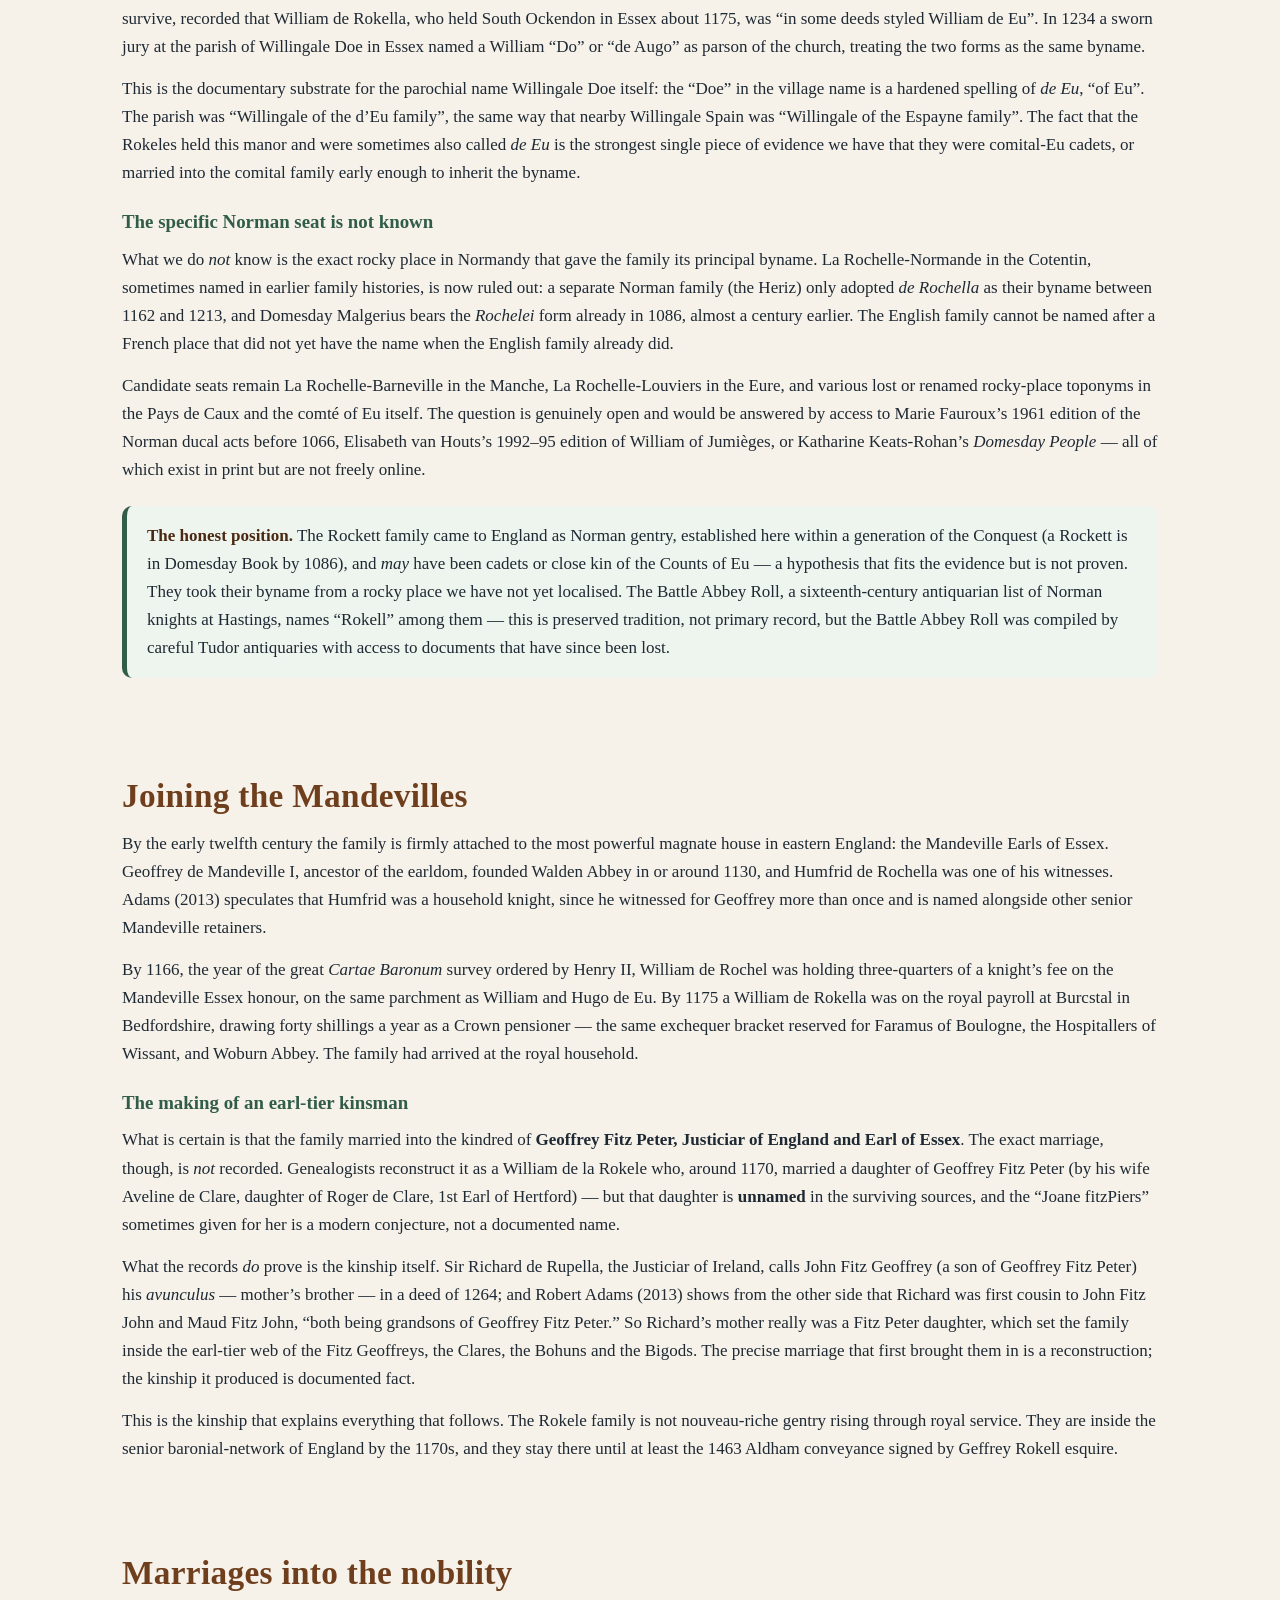
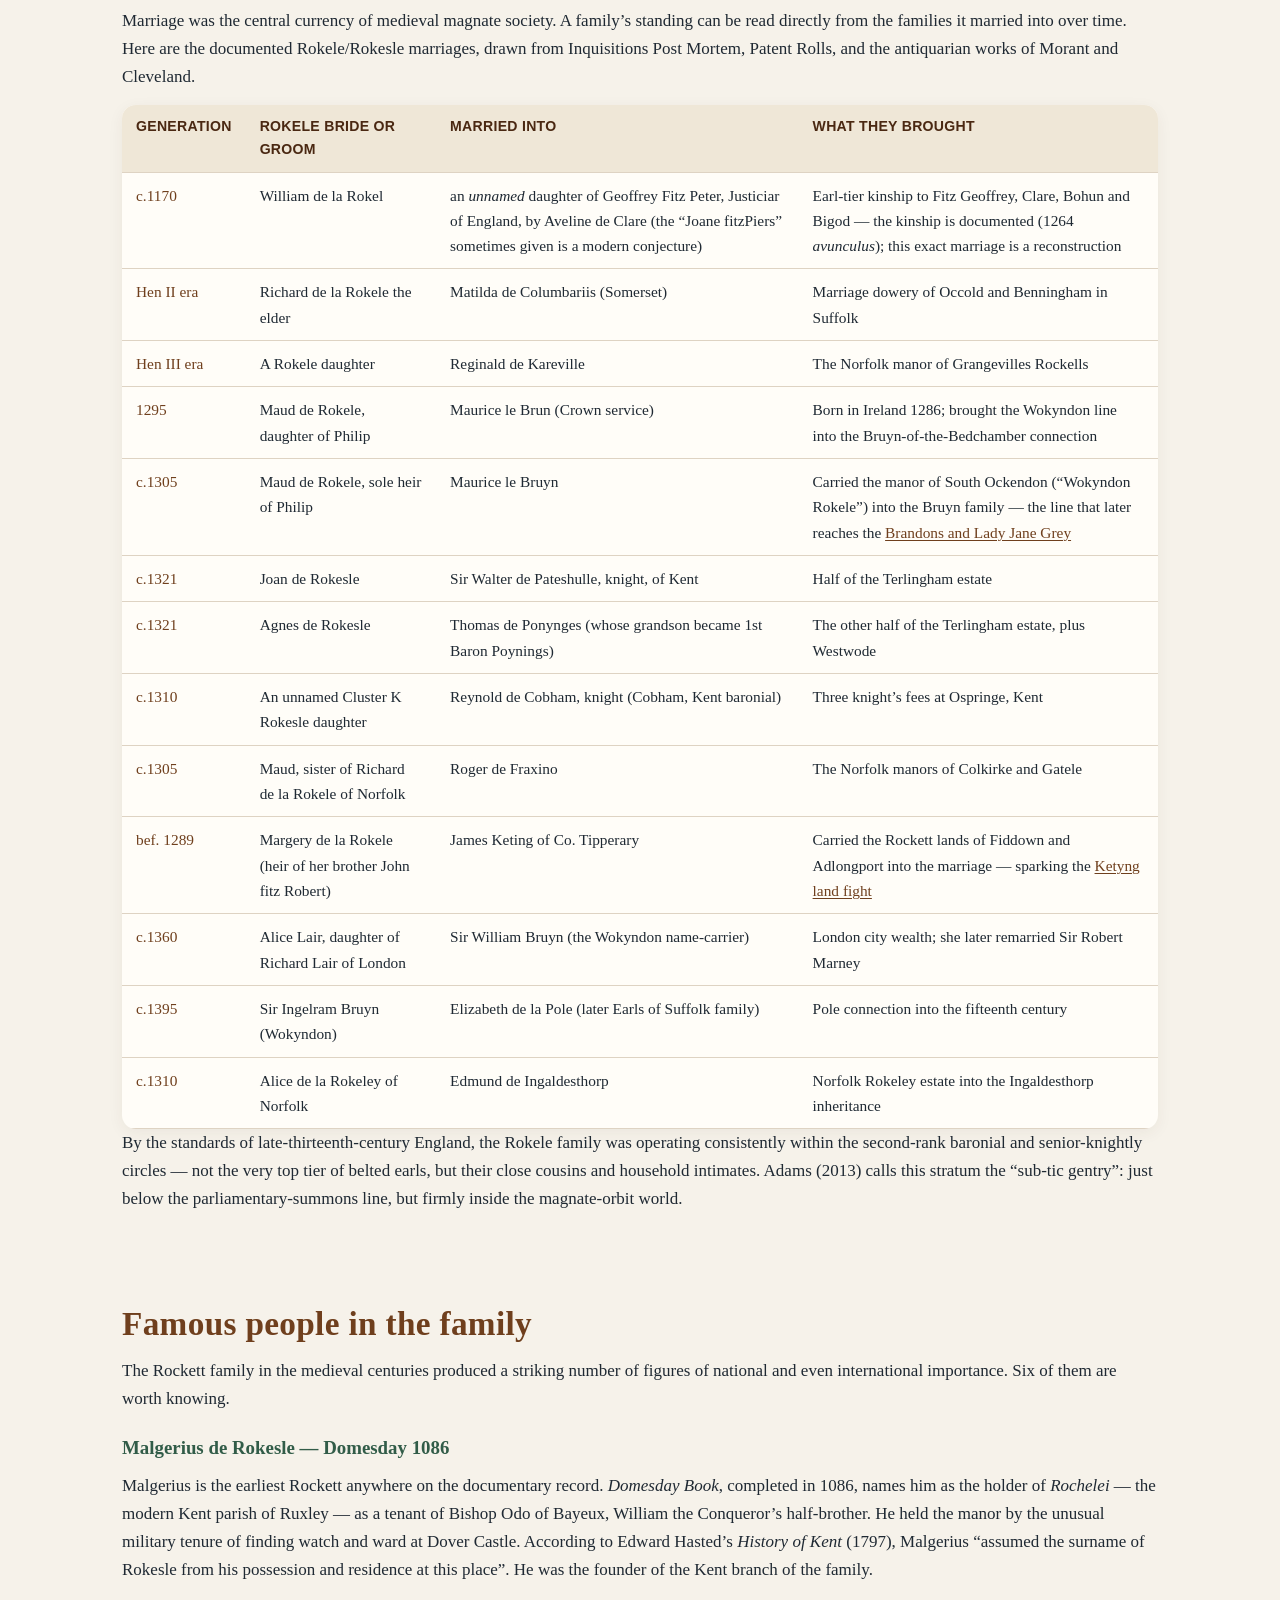
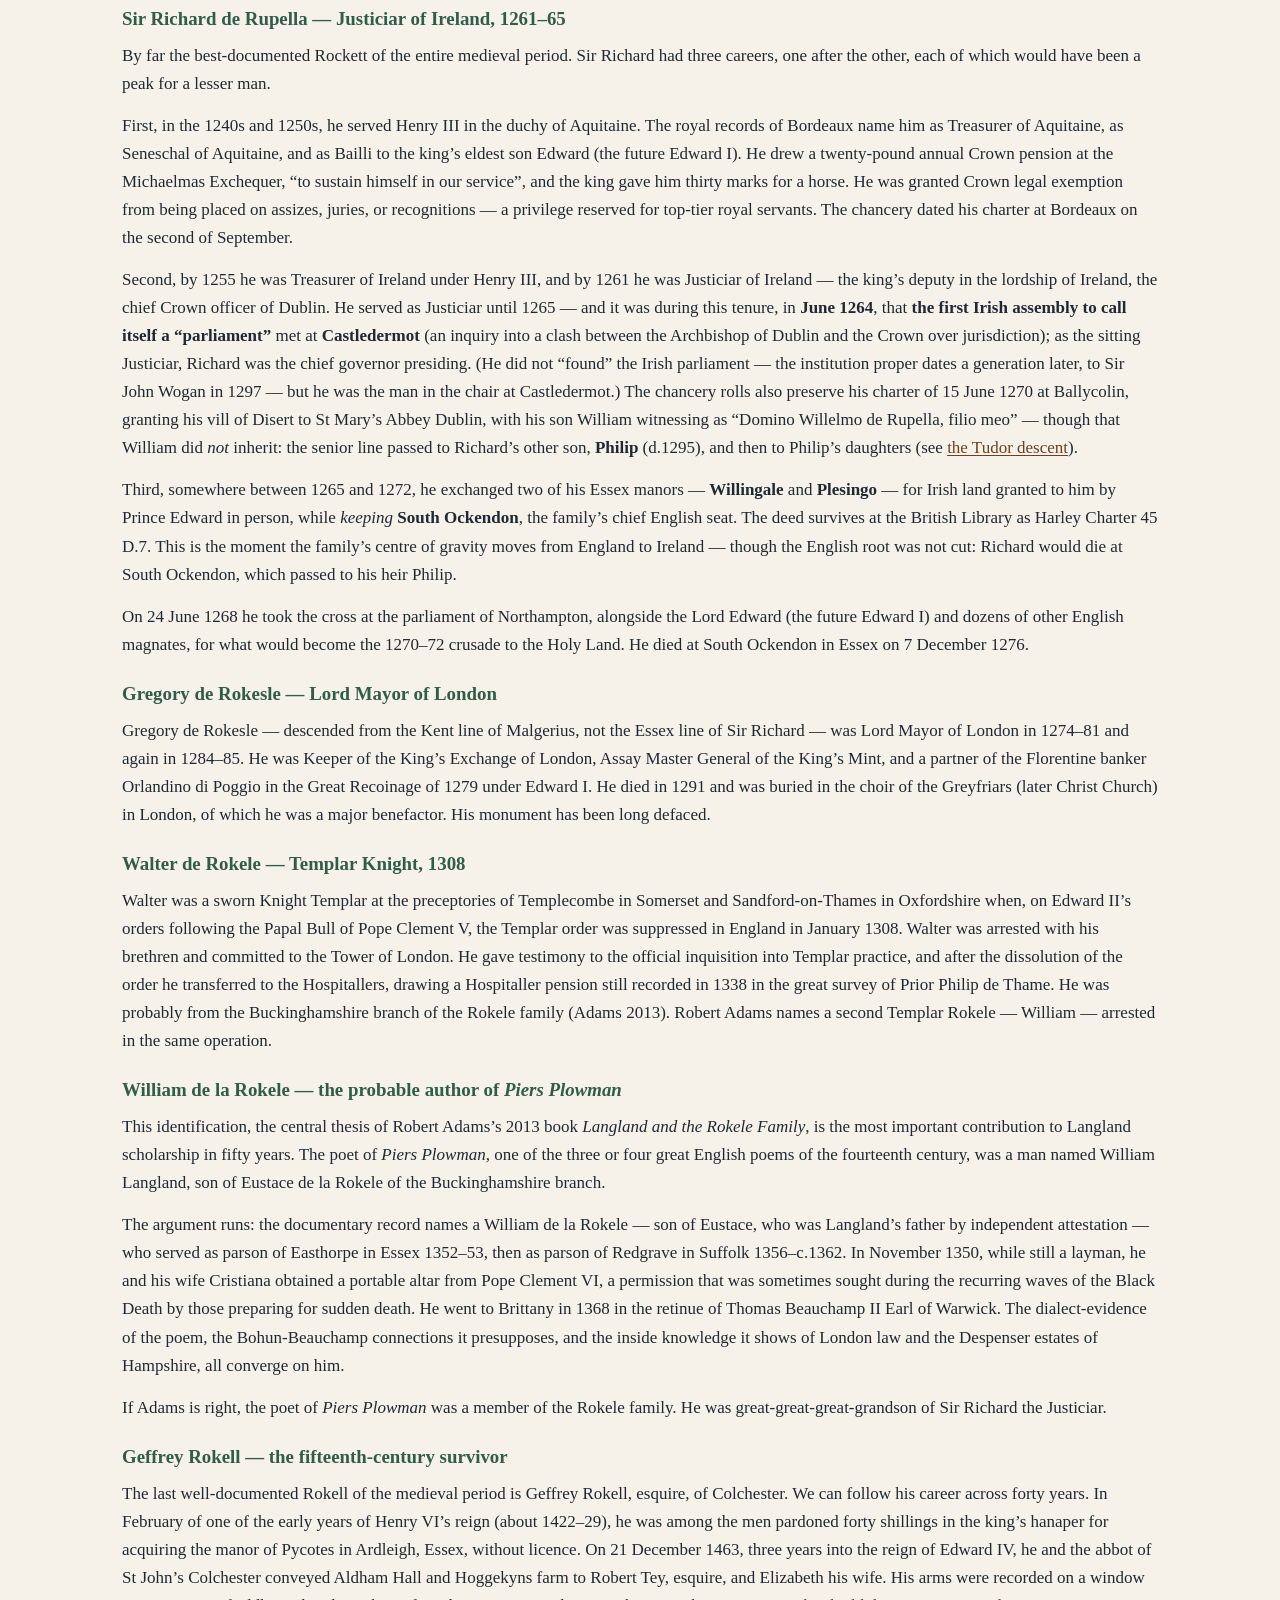
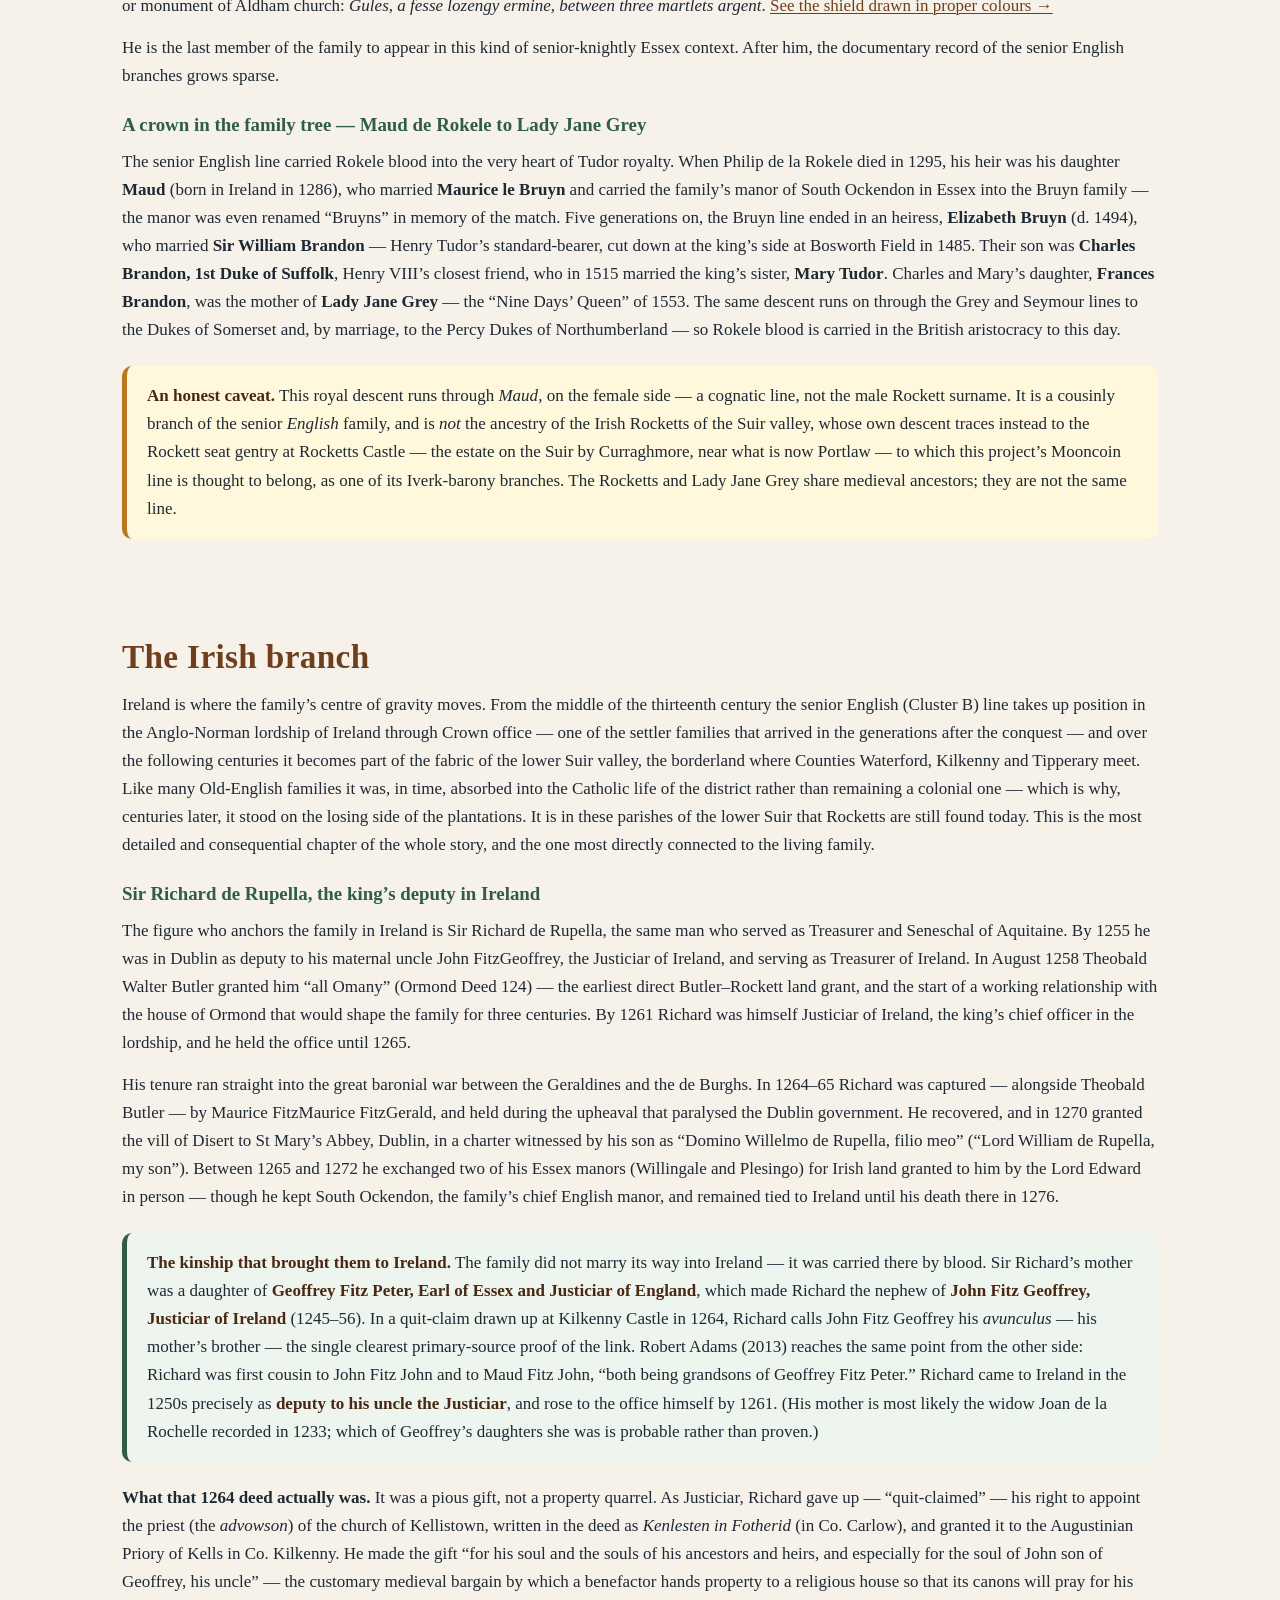
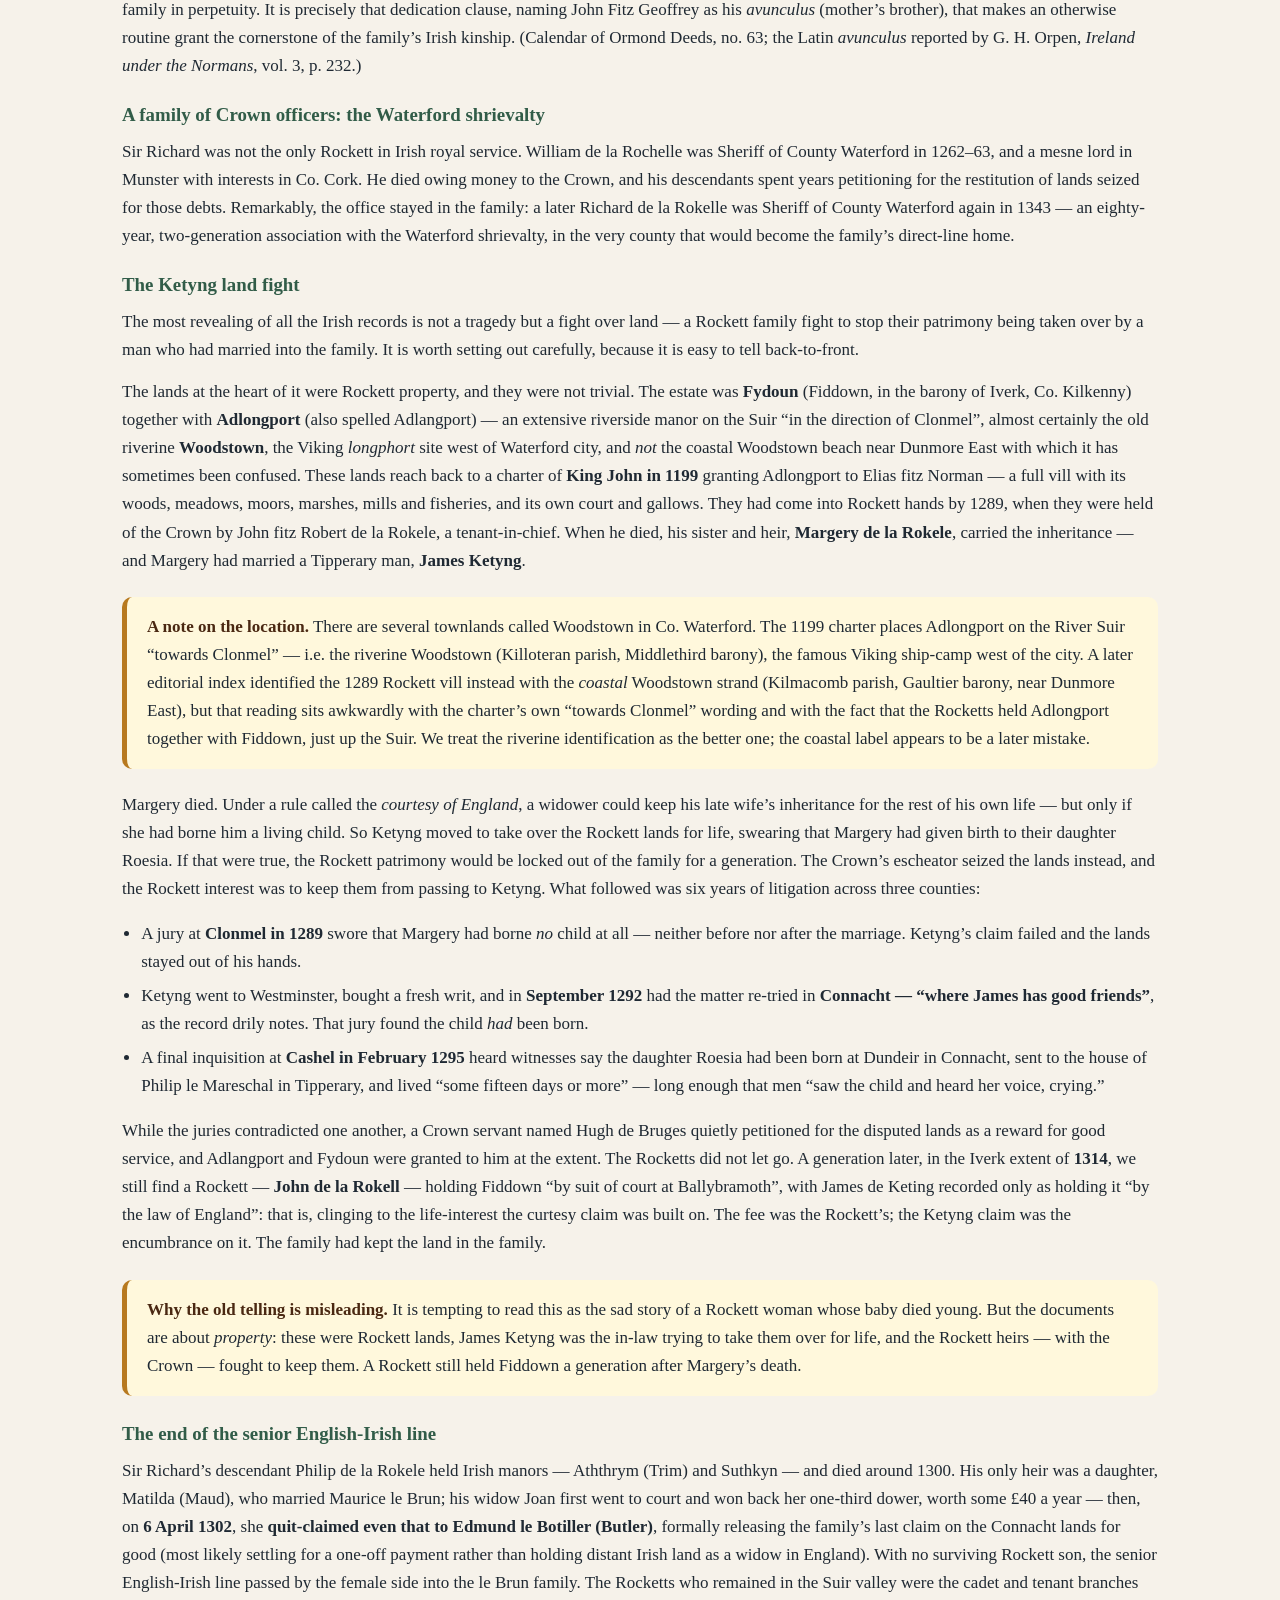
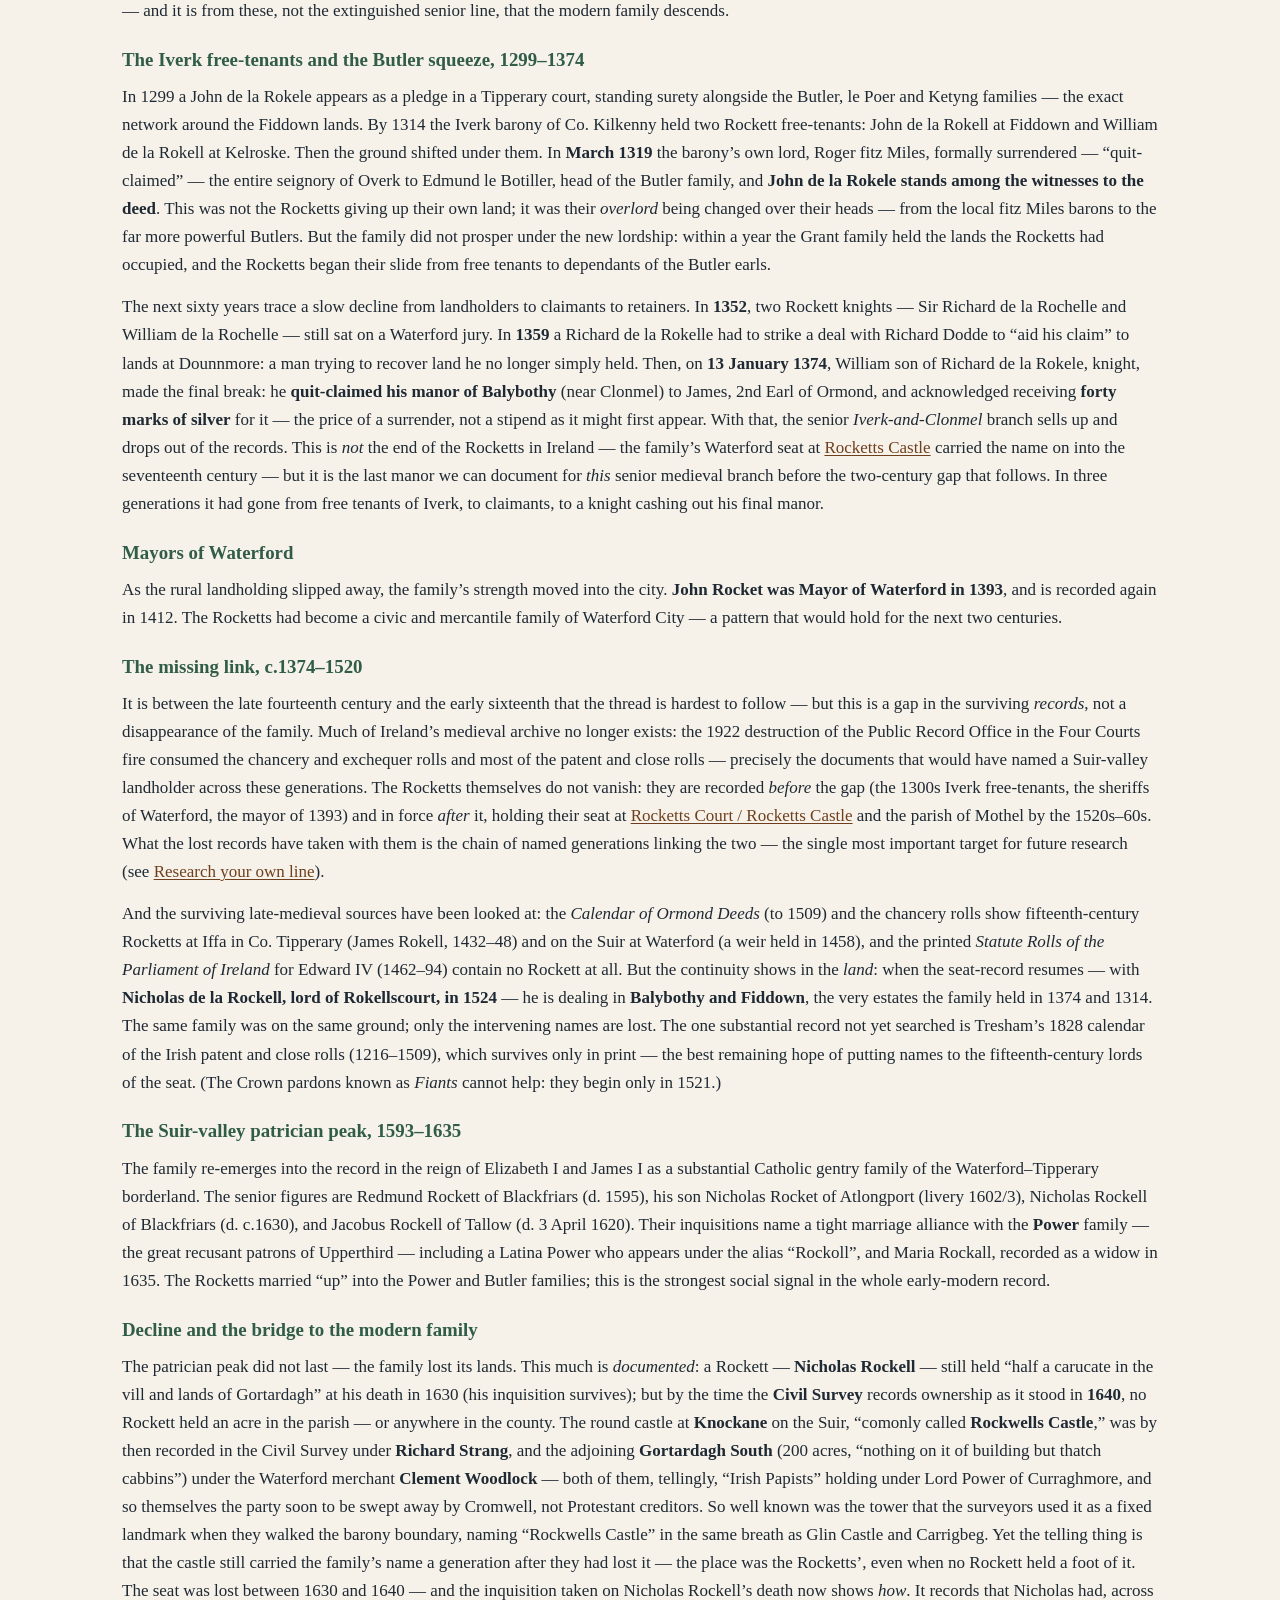
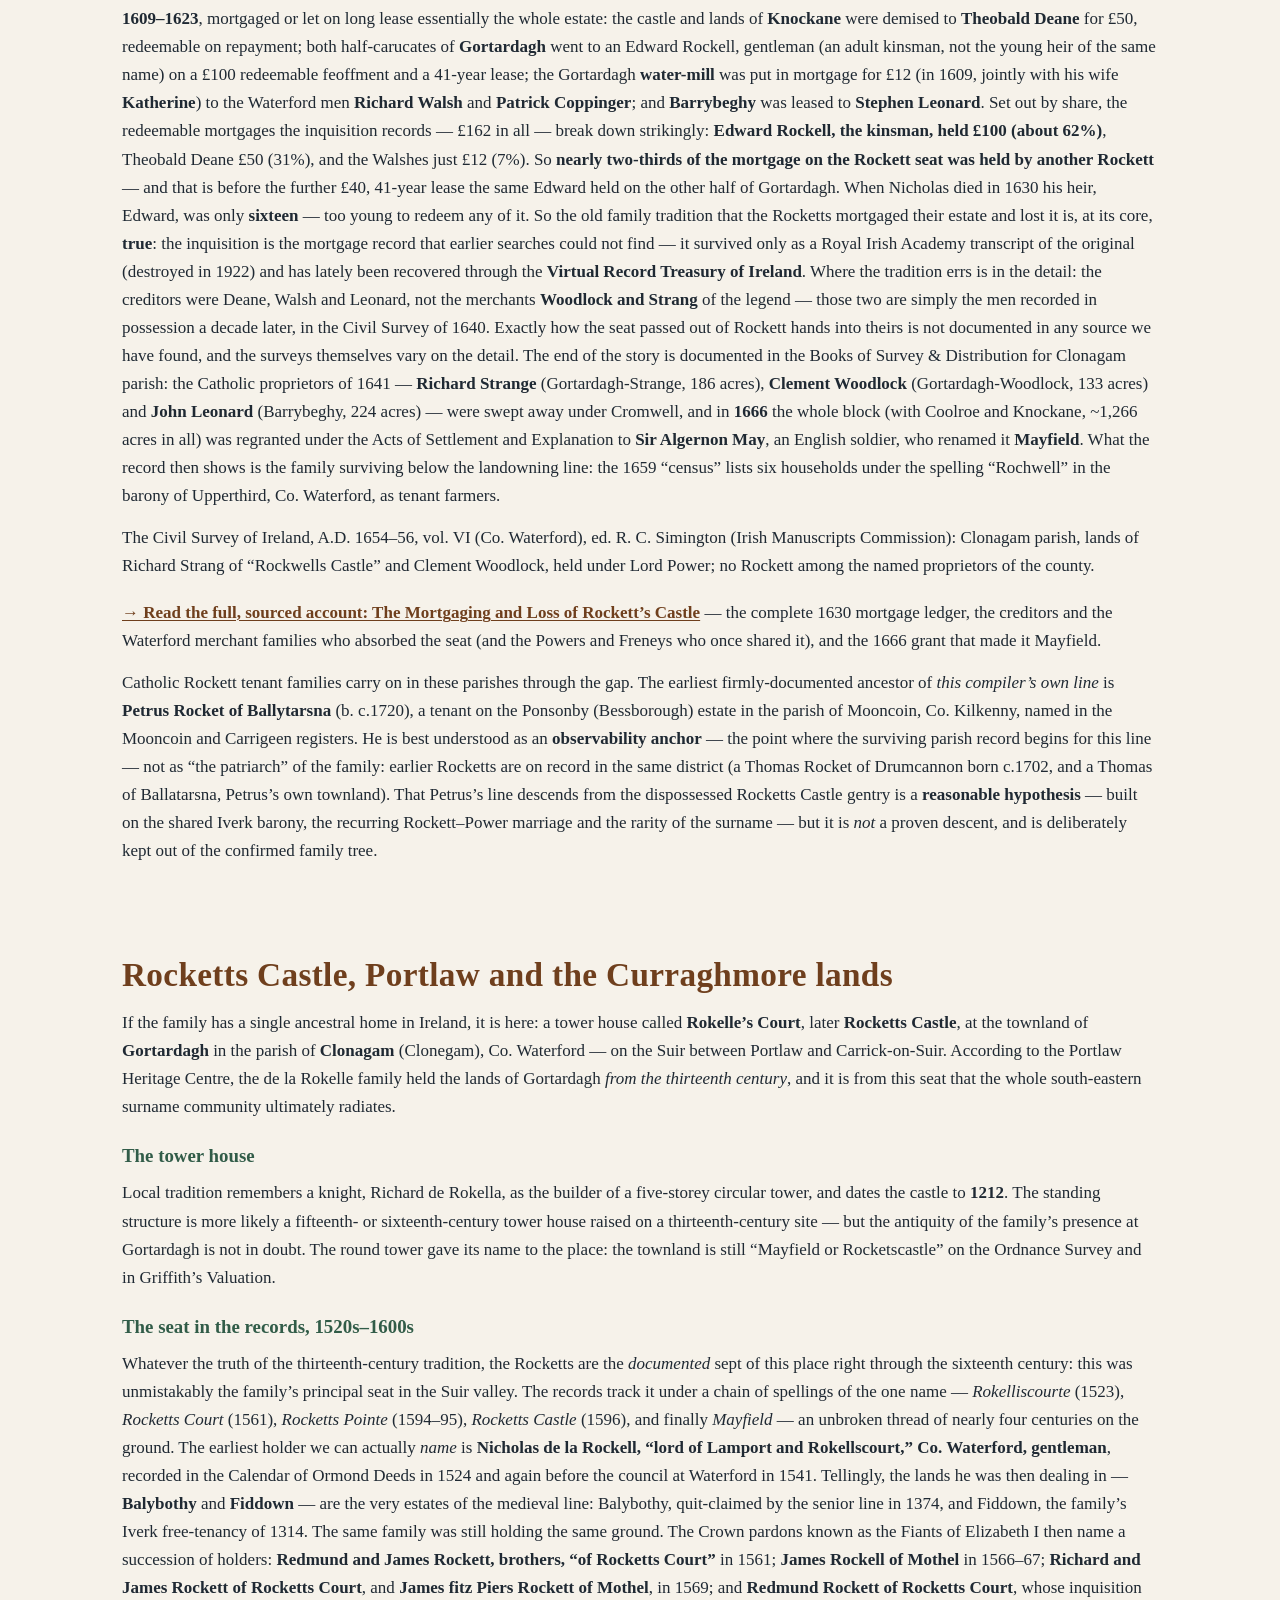
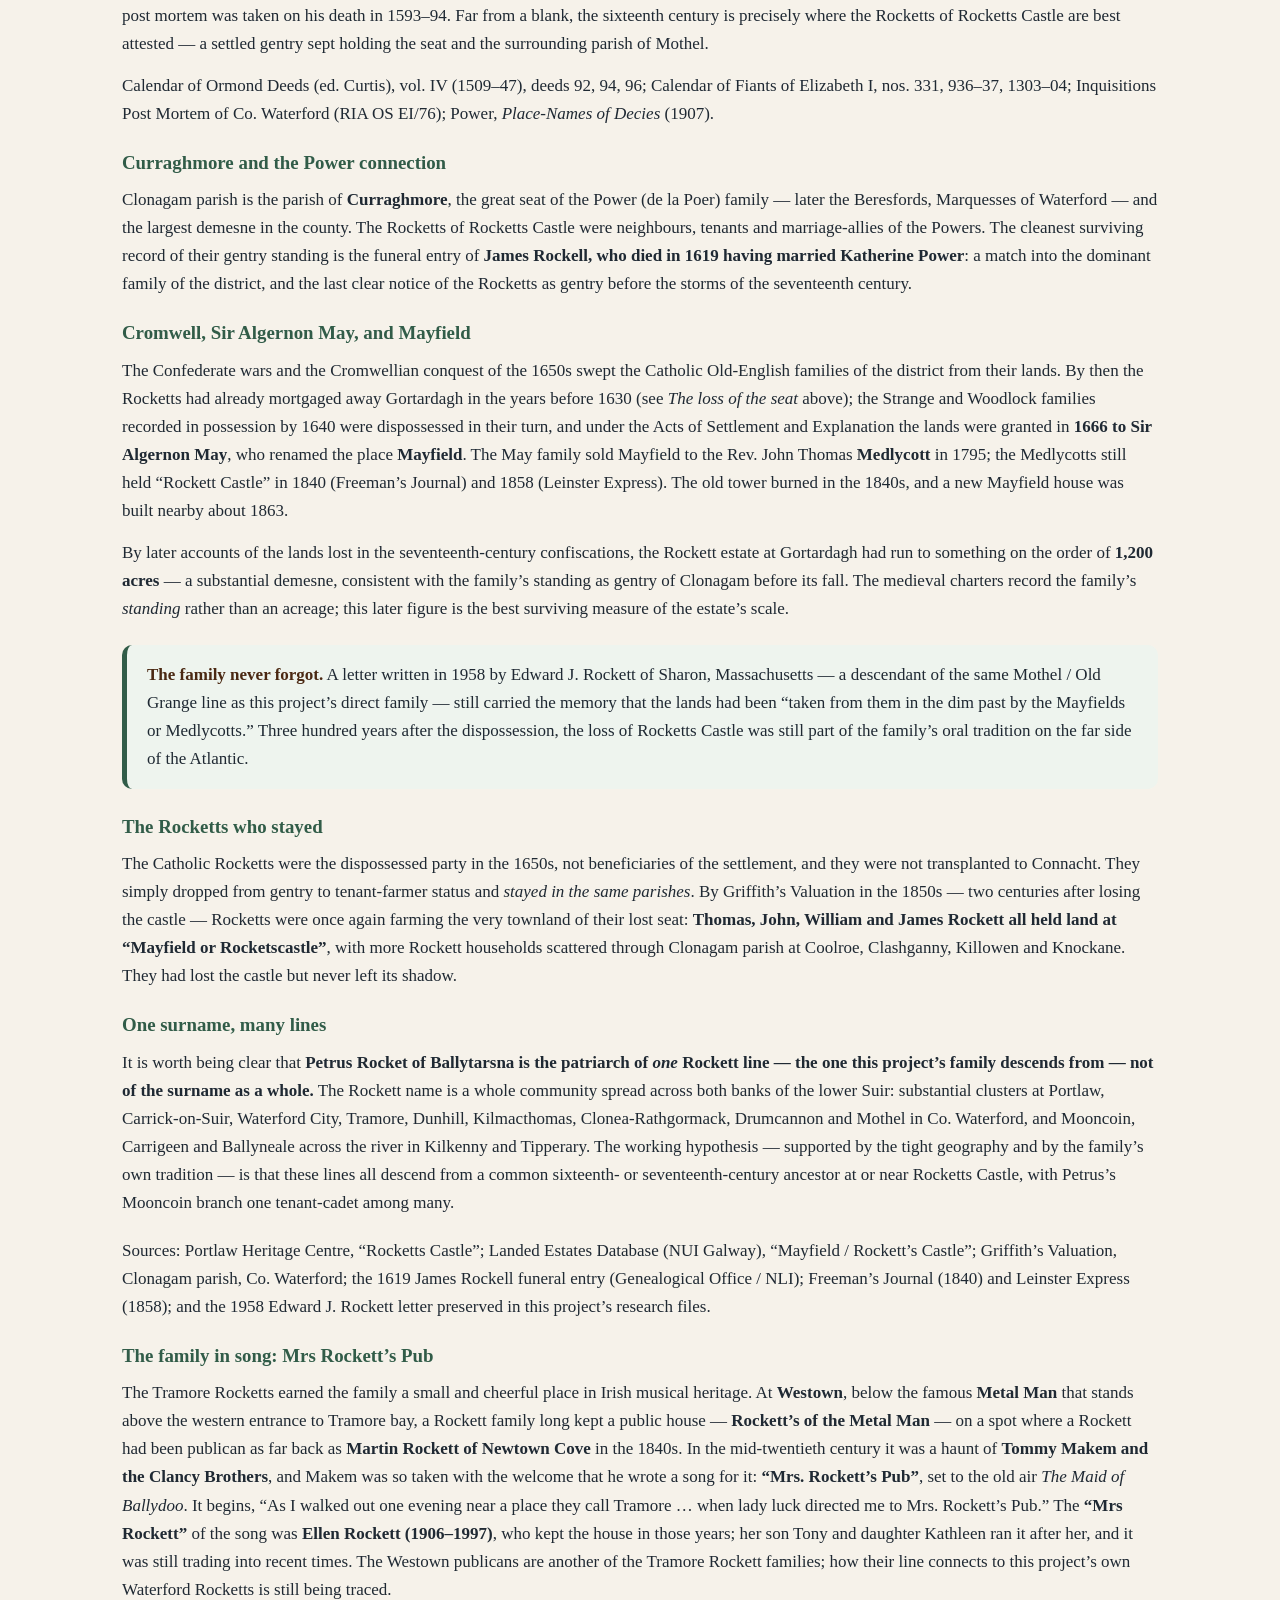
==== commit 5fa6e216: "Sync public site from geneology-researcher@ae2b960a Mirrored from public-site/ by the sync-public-si" ====
--- a/index.html
+++ b/index.html
@@ -379,6 +379,10 @@
 
     <p class="src" style="margin-top:1.2em">Sources: Portlaw Heritage Centre, &ldquo;Rocketts Castle&rdquo;; Landed Estates Database (NUI Galway), &ldquo;Mayfield / Rockett&rsquo;s Castle&rdquo;; Griffith&rsquo;s Valuation, Clonagam parish, Co. Waterford; the 1619 James Rockell funeral entry (Genealogical Office / NLI); Freeman&rsquo;s Journal (1840) and Leinster Express (1858); and the 1958 Edward J. Rockett letter preserved in this project&rsquo;s research files.</p>
 
+    <h3>The family in song: Mrs Rockett&rsquo;s Pub</h3>
+    <p>The Tramore Rocketts earned the family a small and cheerful place in Irish musical heritage. At <strong>Westown</strong>, below the famous <strong>Metal Man</strong> that stands above the western entrance to Tramore bay, a Rockett family long kept a public house &mdash; <strong>Rockett&rsquo;s of the Metal Man</strong> &mdash; on a spot where a Rockett had been publican as far back as <strong>Martin Rockett of Newtown Cove</strong> in the 1840s. In the mid-twentieth century it was a haunt of <strong>Tommy Makem and the Clancy Brothers</strong>, and Makem was so taken with the welcome that he wrote a song for it: <strong>&ldquo;Mrs. Rockett&rsquo;s Pub&rdquo;</strong>, set to the old air <em>The Maid of Ballydoo</em>. It begins, &ldquo;As I walked out one evening near a place they call Tramore &hellip; when lady luck directed me to Mrs. Rockett&rsquo;s Pub.&rdquo; The <strong>&ldquo;Mrs Rockett&rdquo;</strong> of the song was <strong>Ellen Rockett (1906&ndash;1997)</strong>, who kept the house in those years; her son Tony and daughter Kathleen ran it after her, and it was still trading into recent times. The Westown publicans are another of the Tramore Rockett families; how their line connects to this project&rsquo;s own Waterford Rocketts is still being traced.</p>
+    <p class="src">Song: Tommy Makem, &ldquo;Mrs. Rockett&rsquo;s Pub&rdquo; (words by Tommy Makem, air <em>The Maid of Ballydoo</em>; makem.com); family testimony; Waterford News &amp; Star (2021).</p>
+
   </div>
 </section>
 
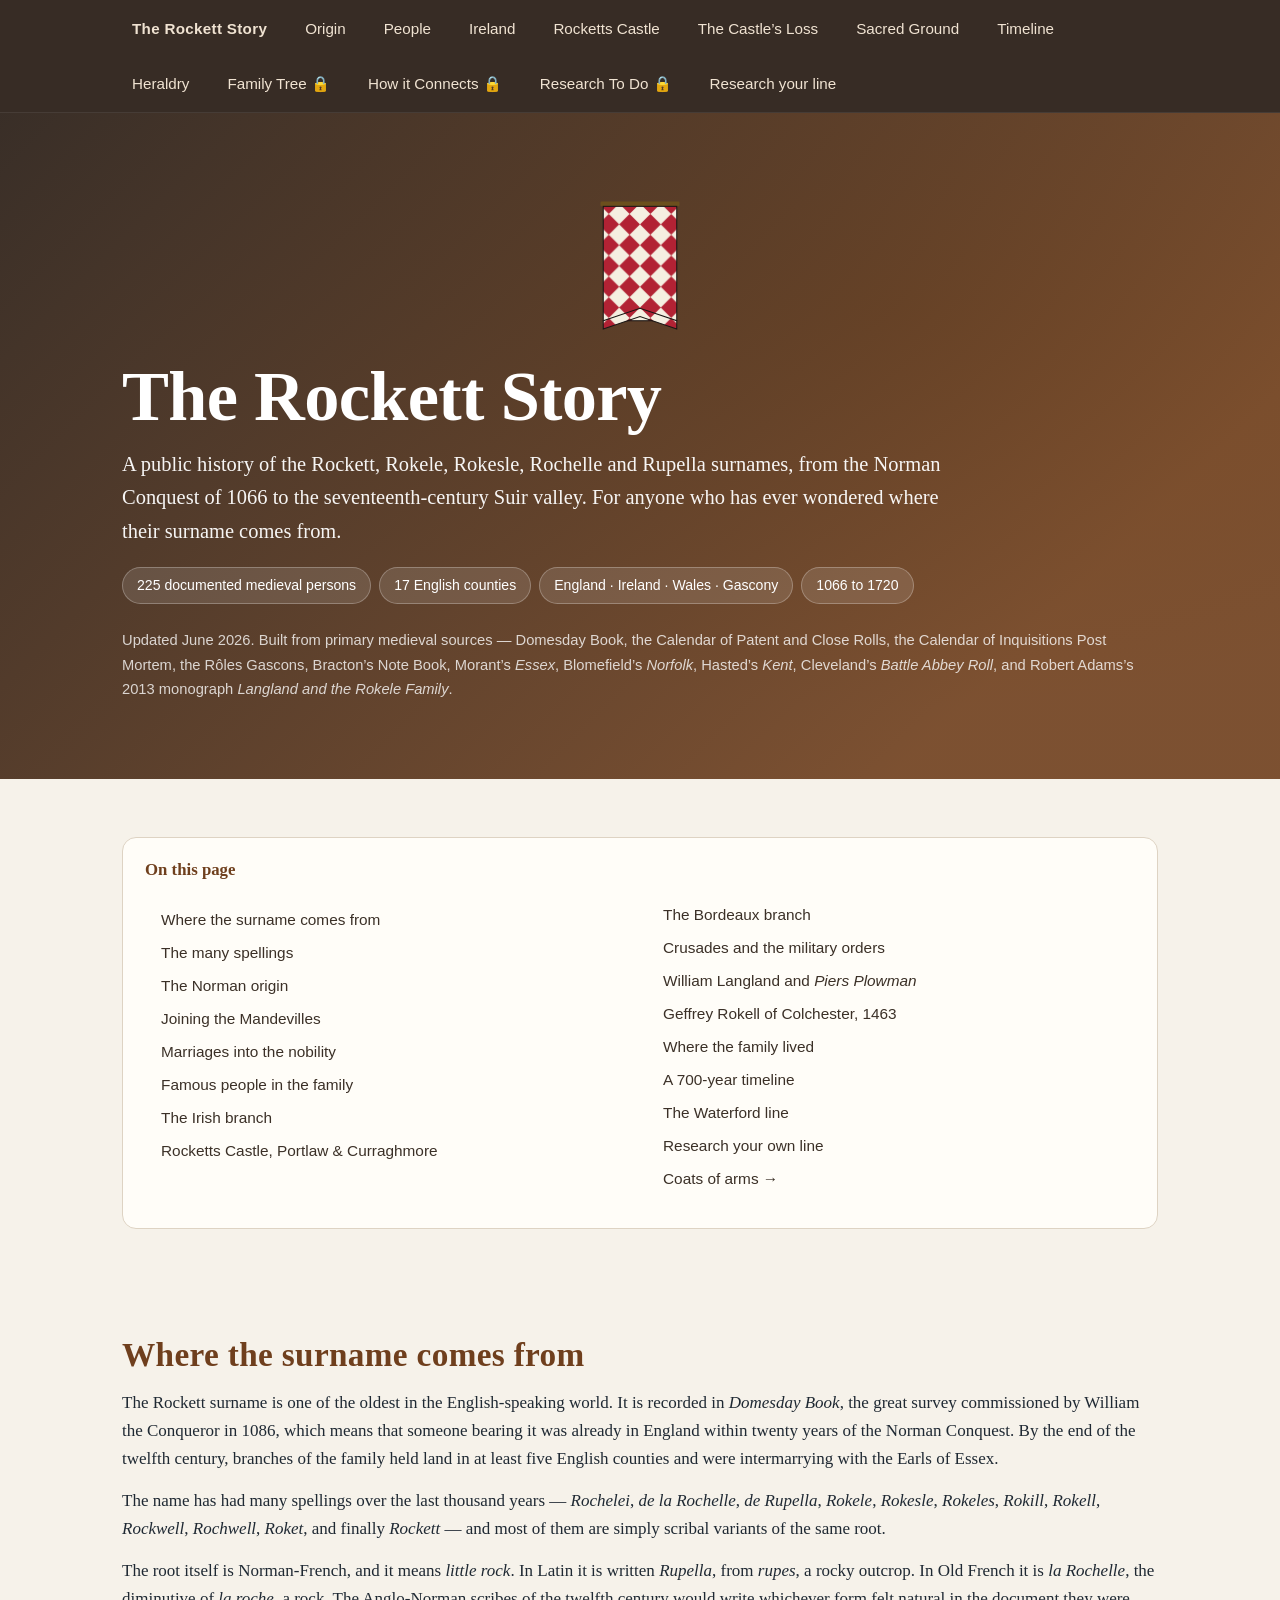
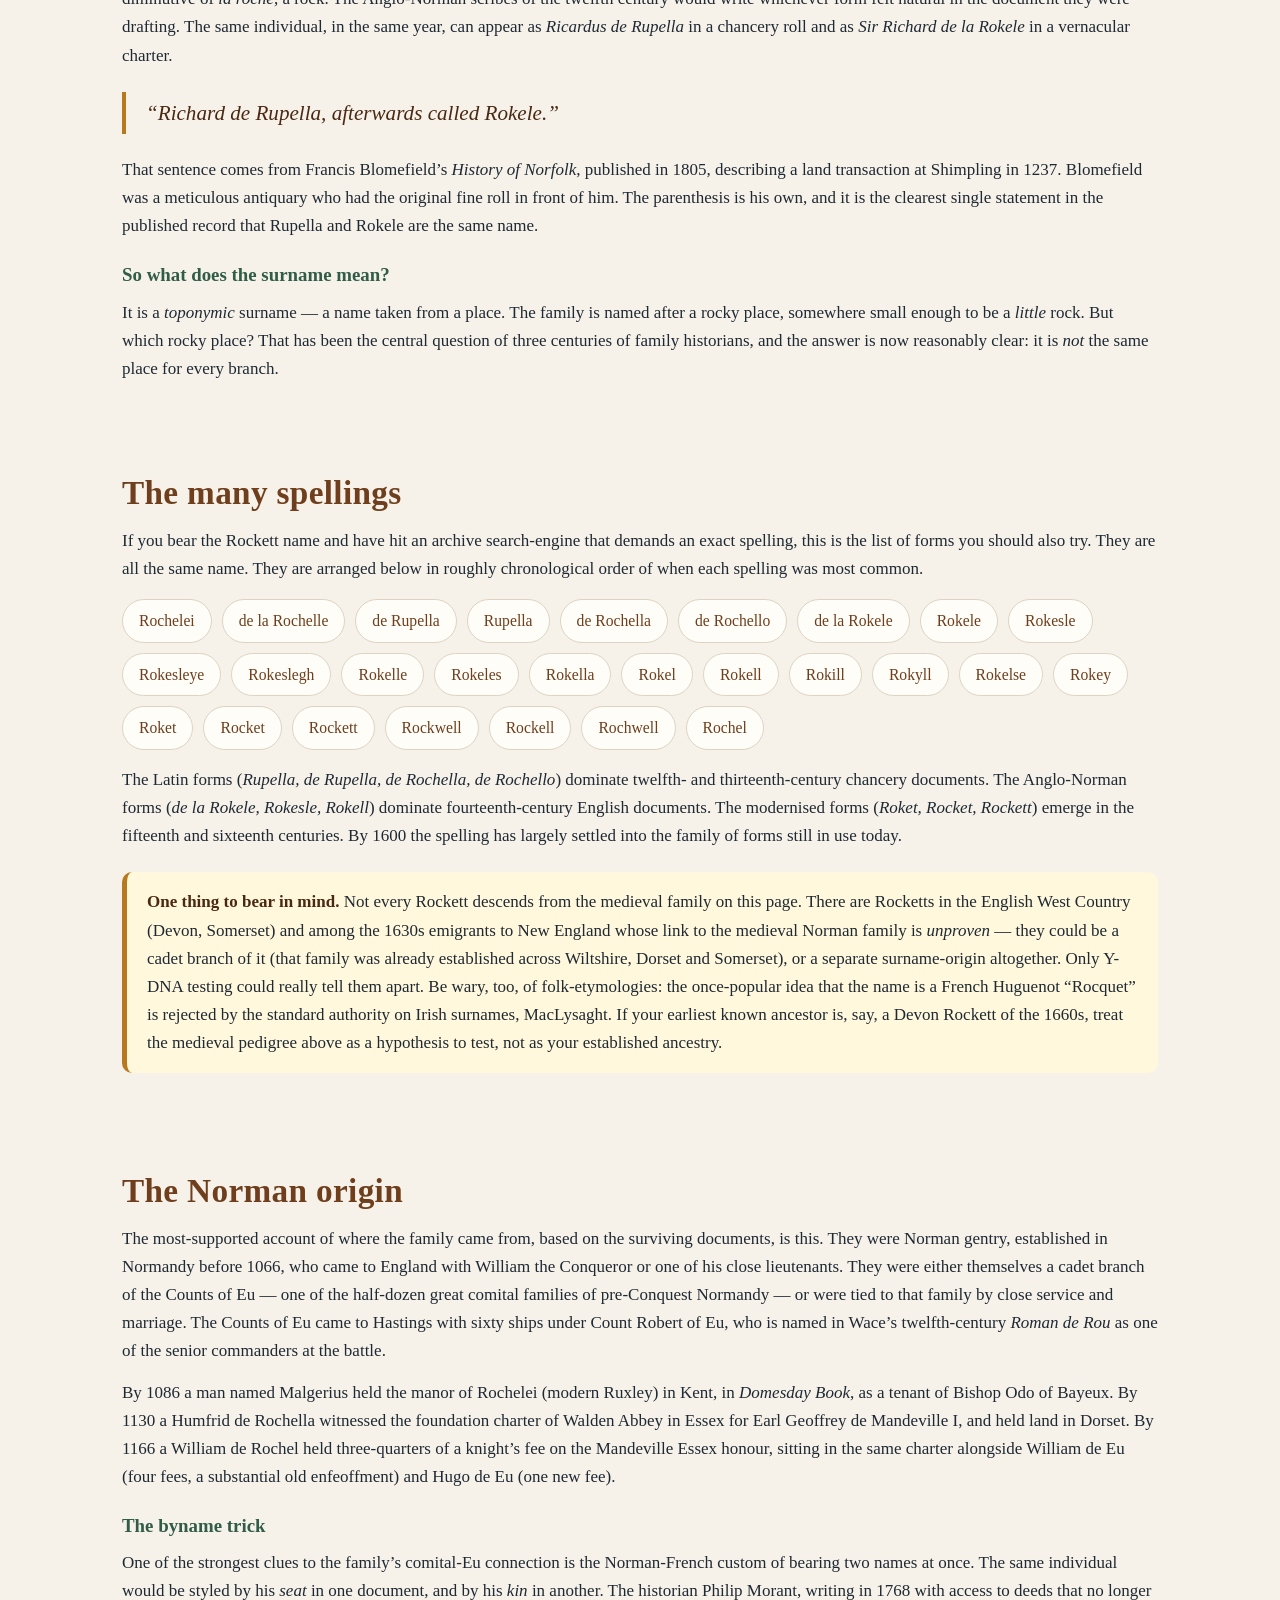
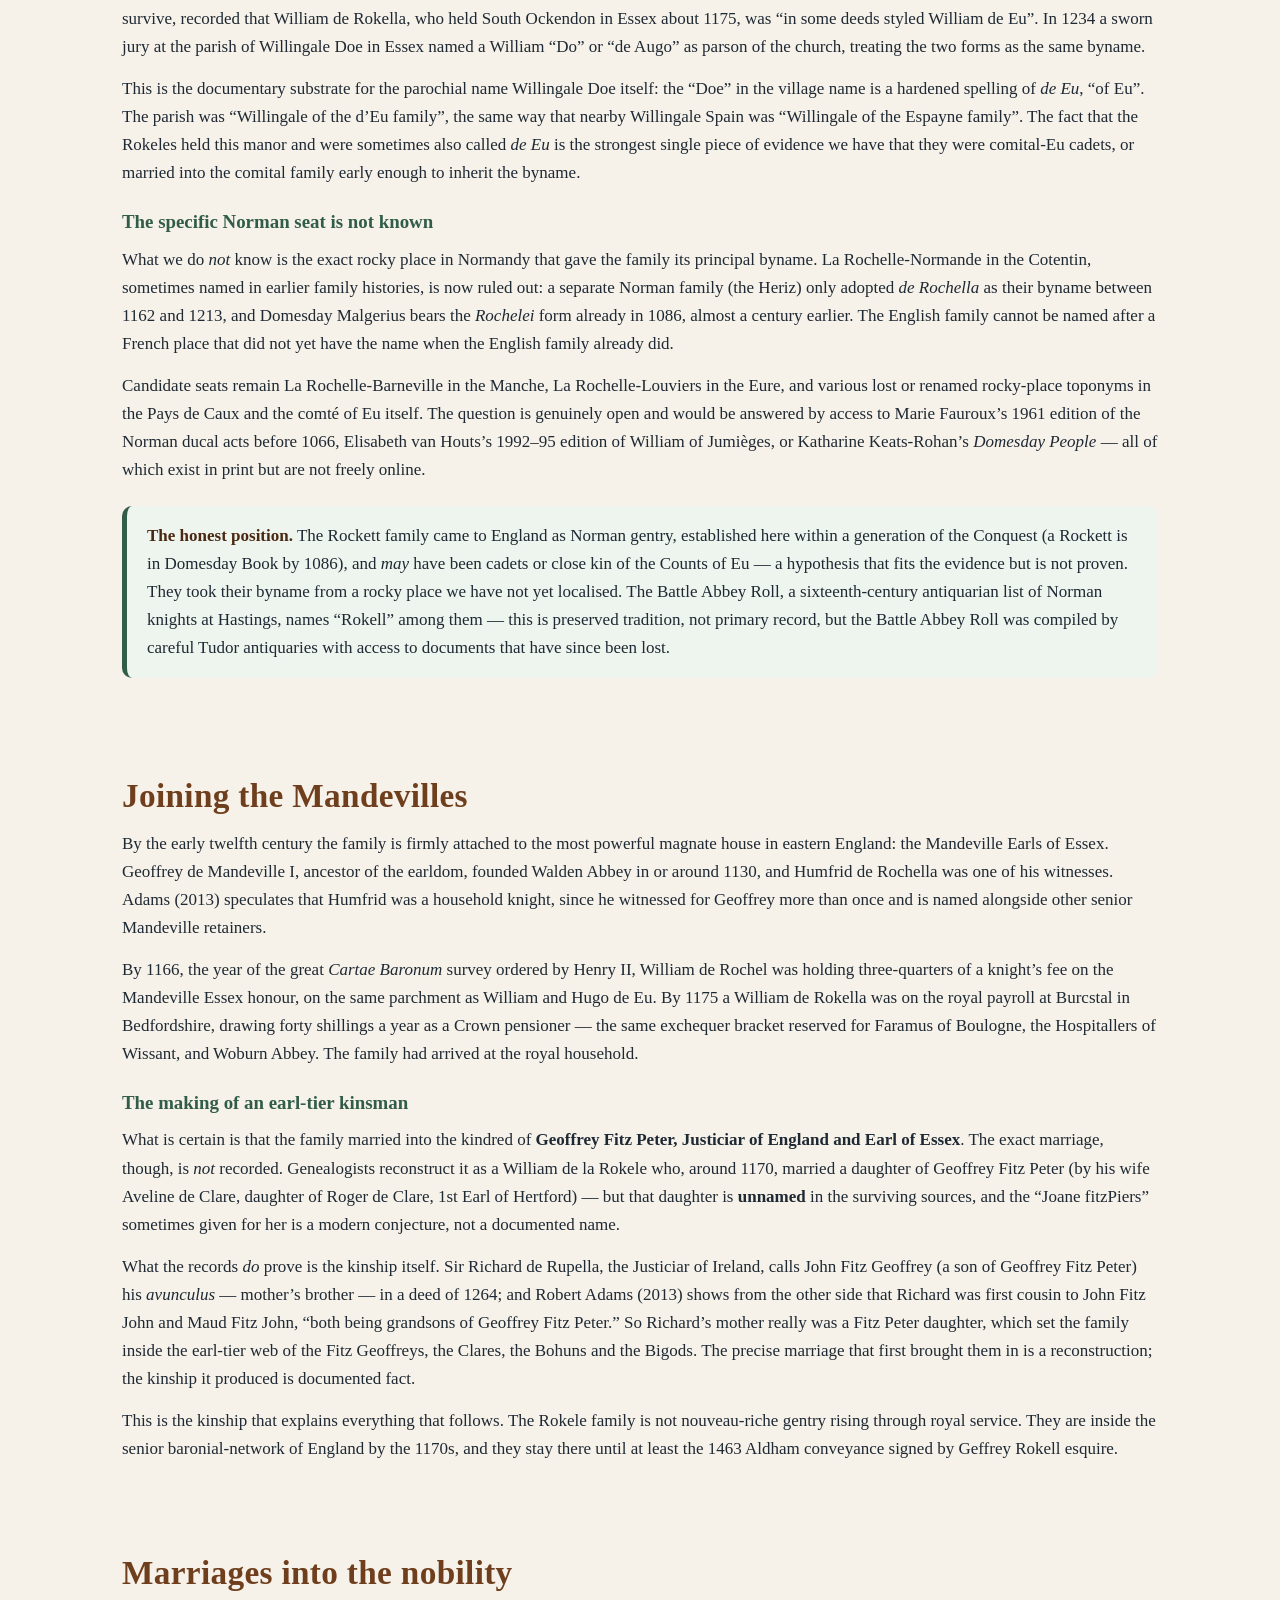
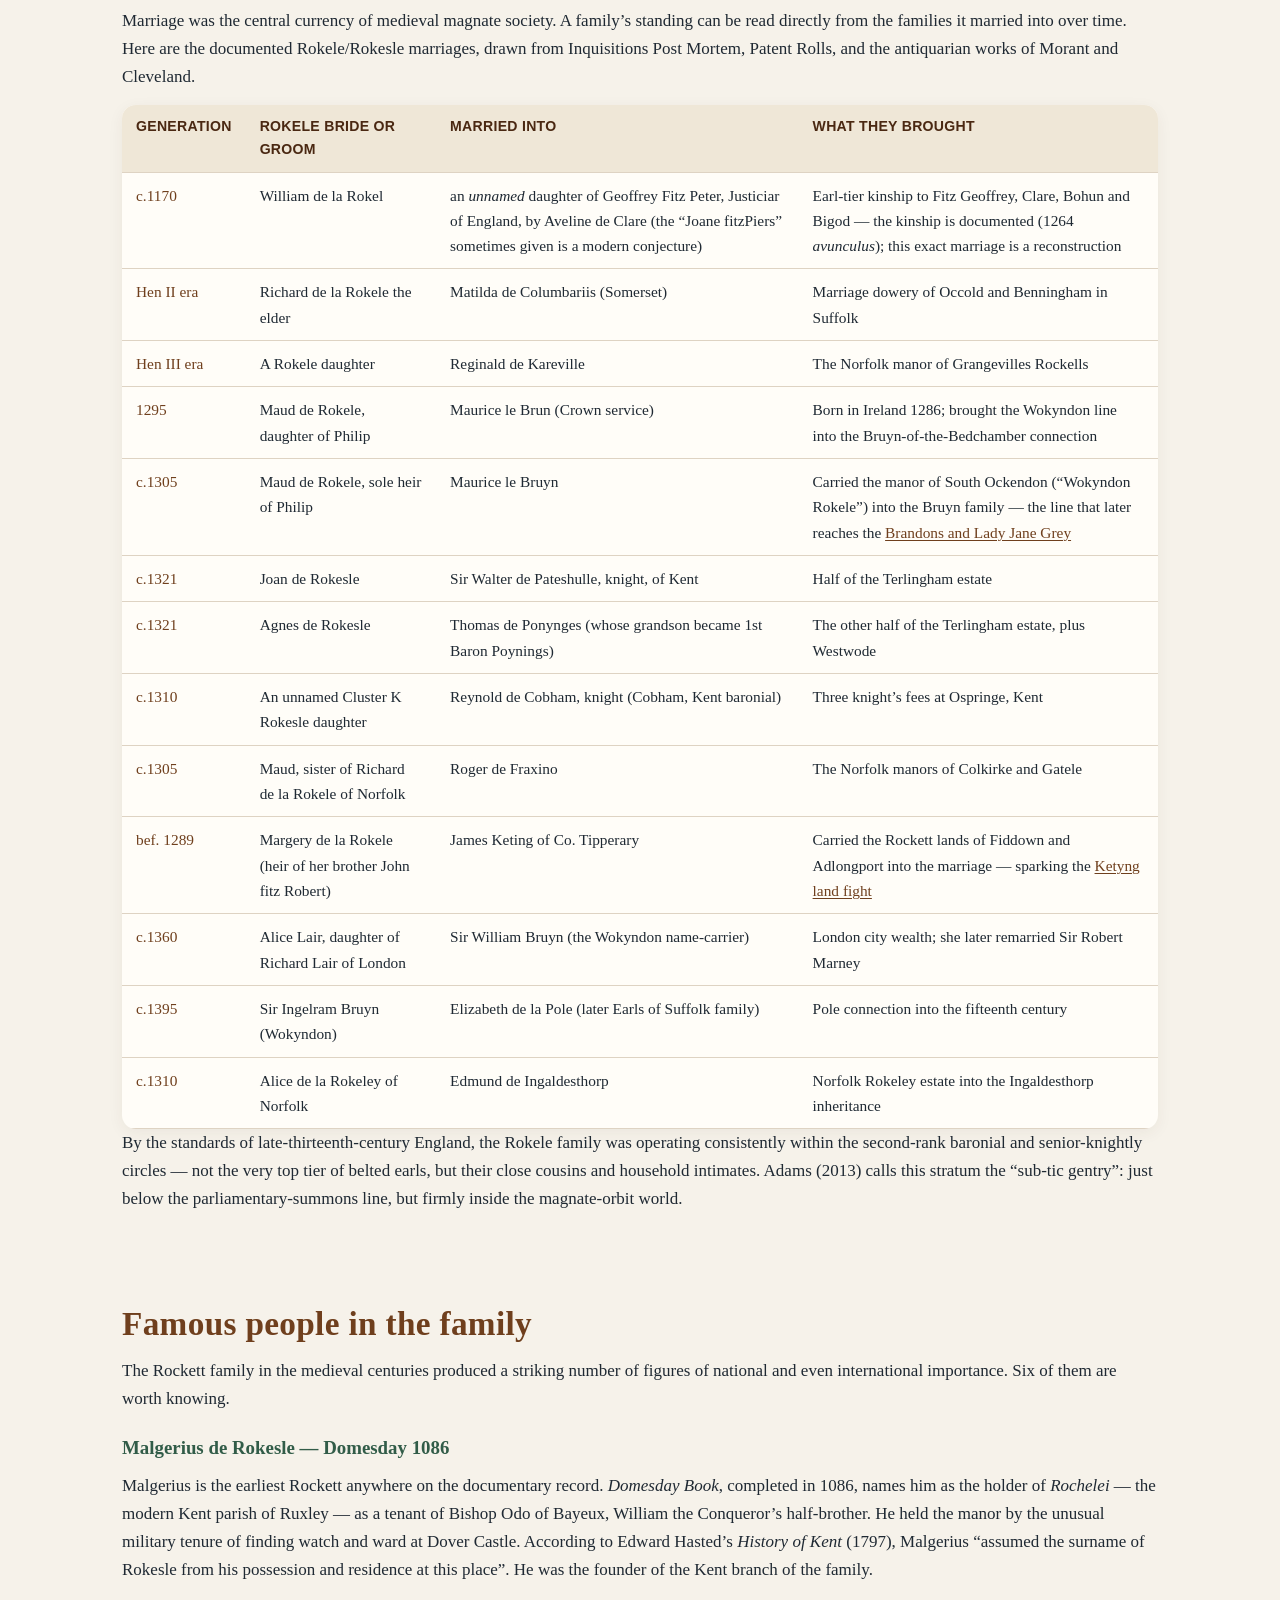
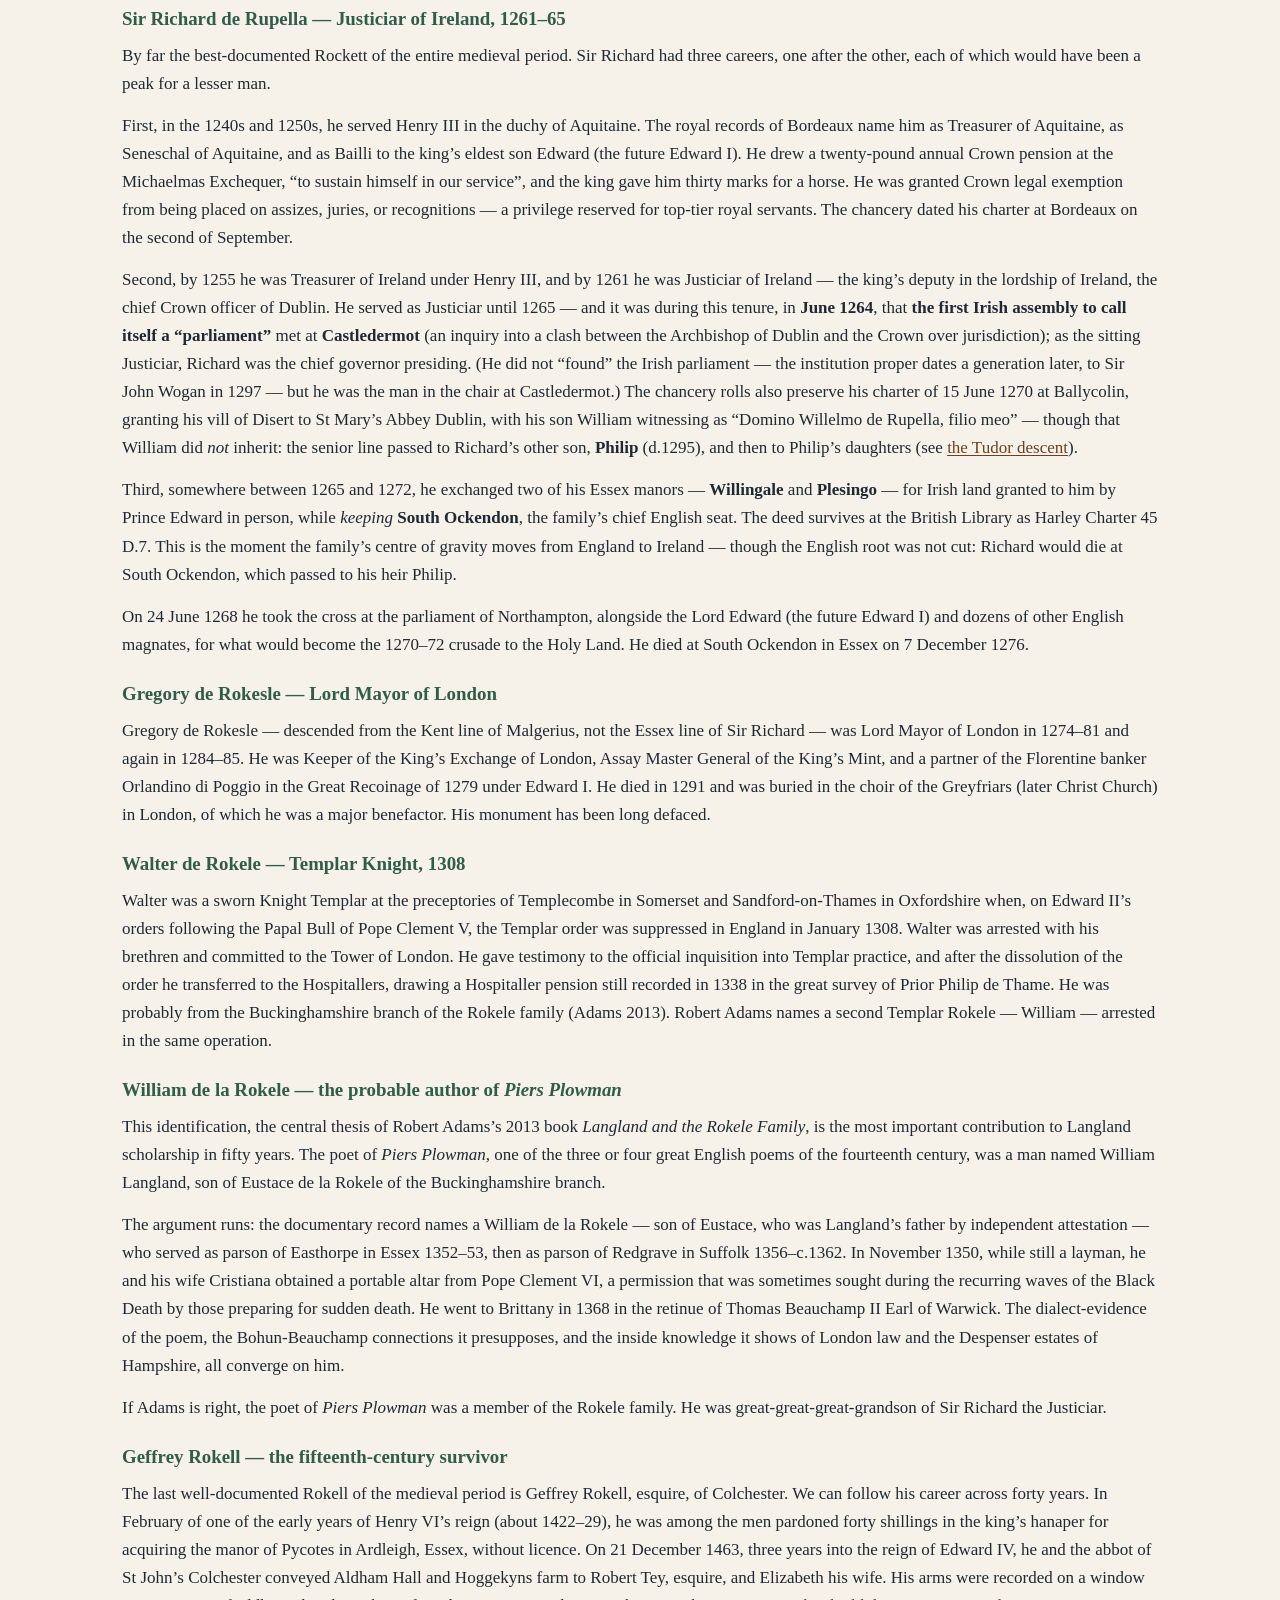
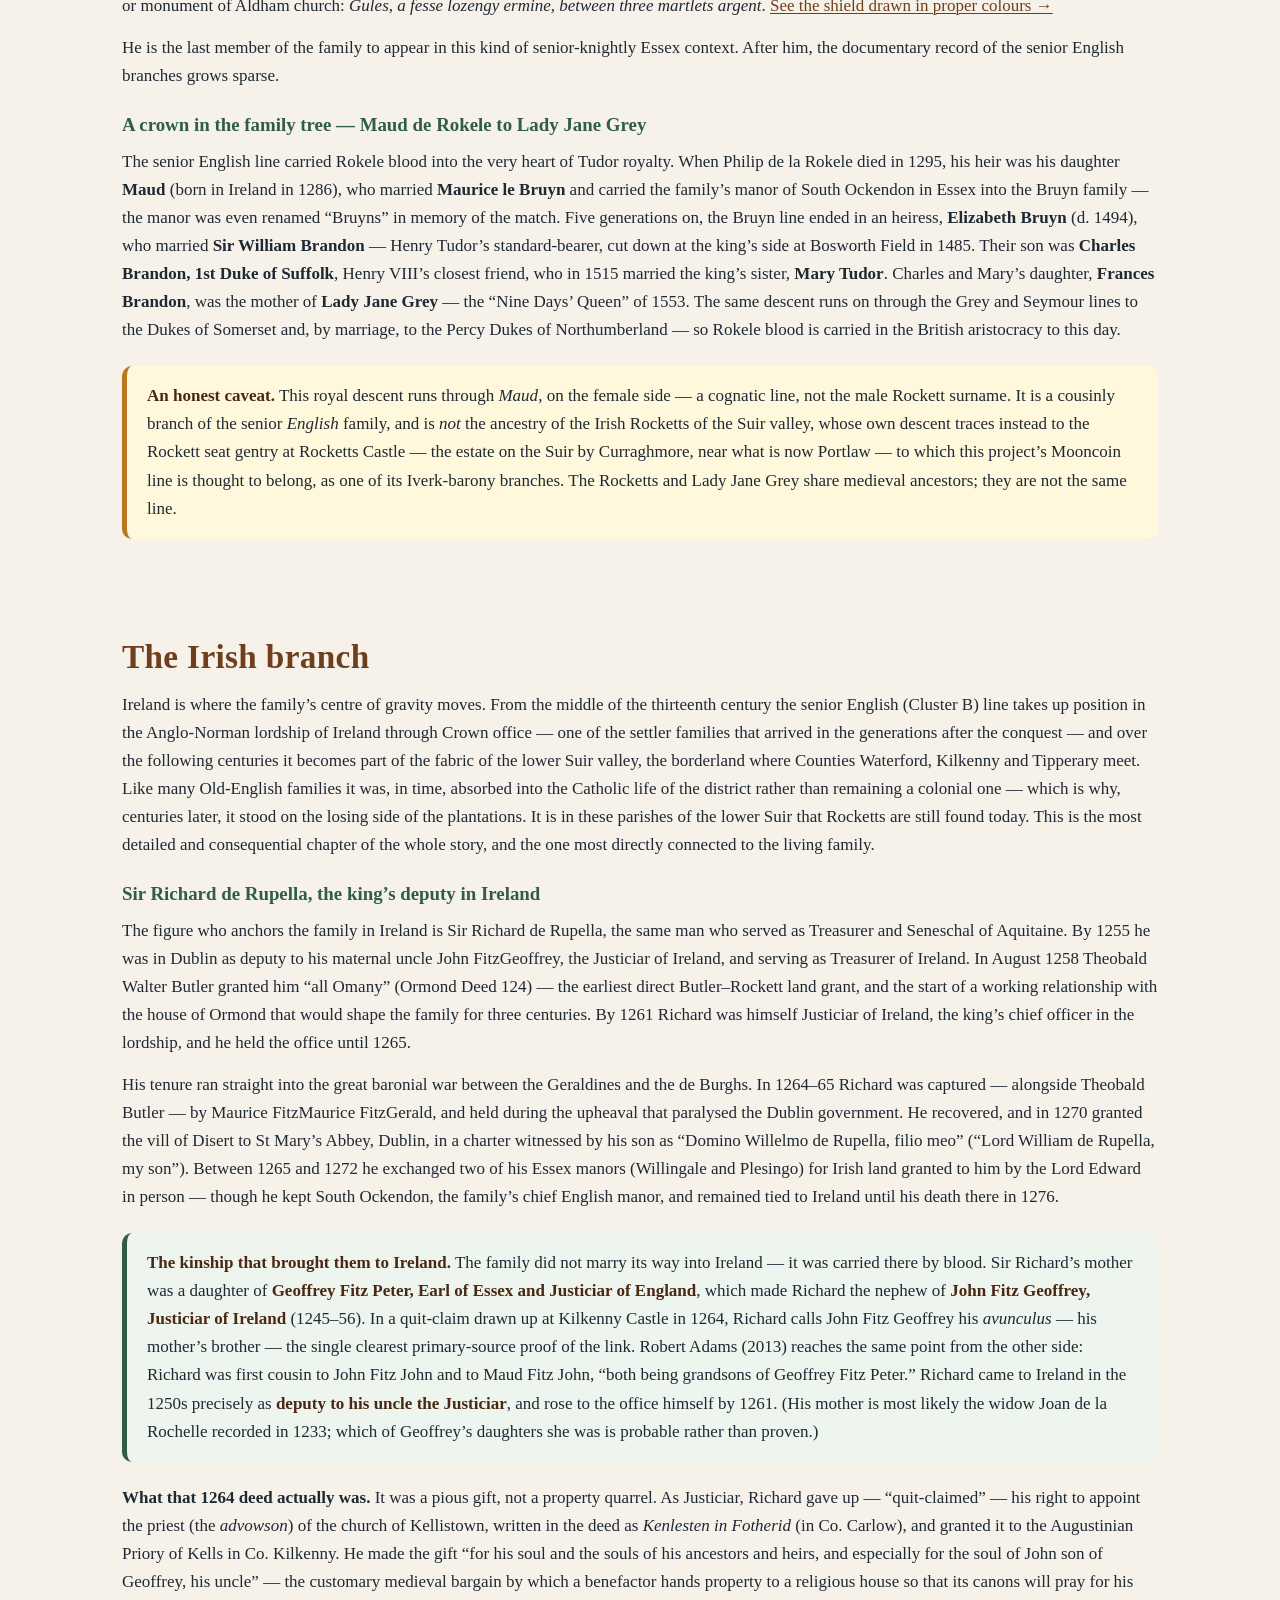
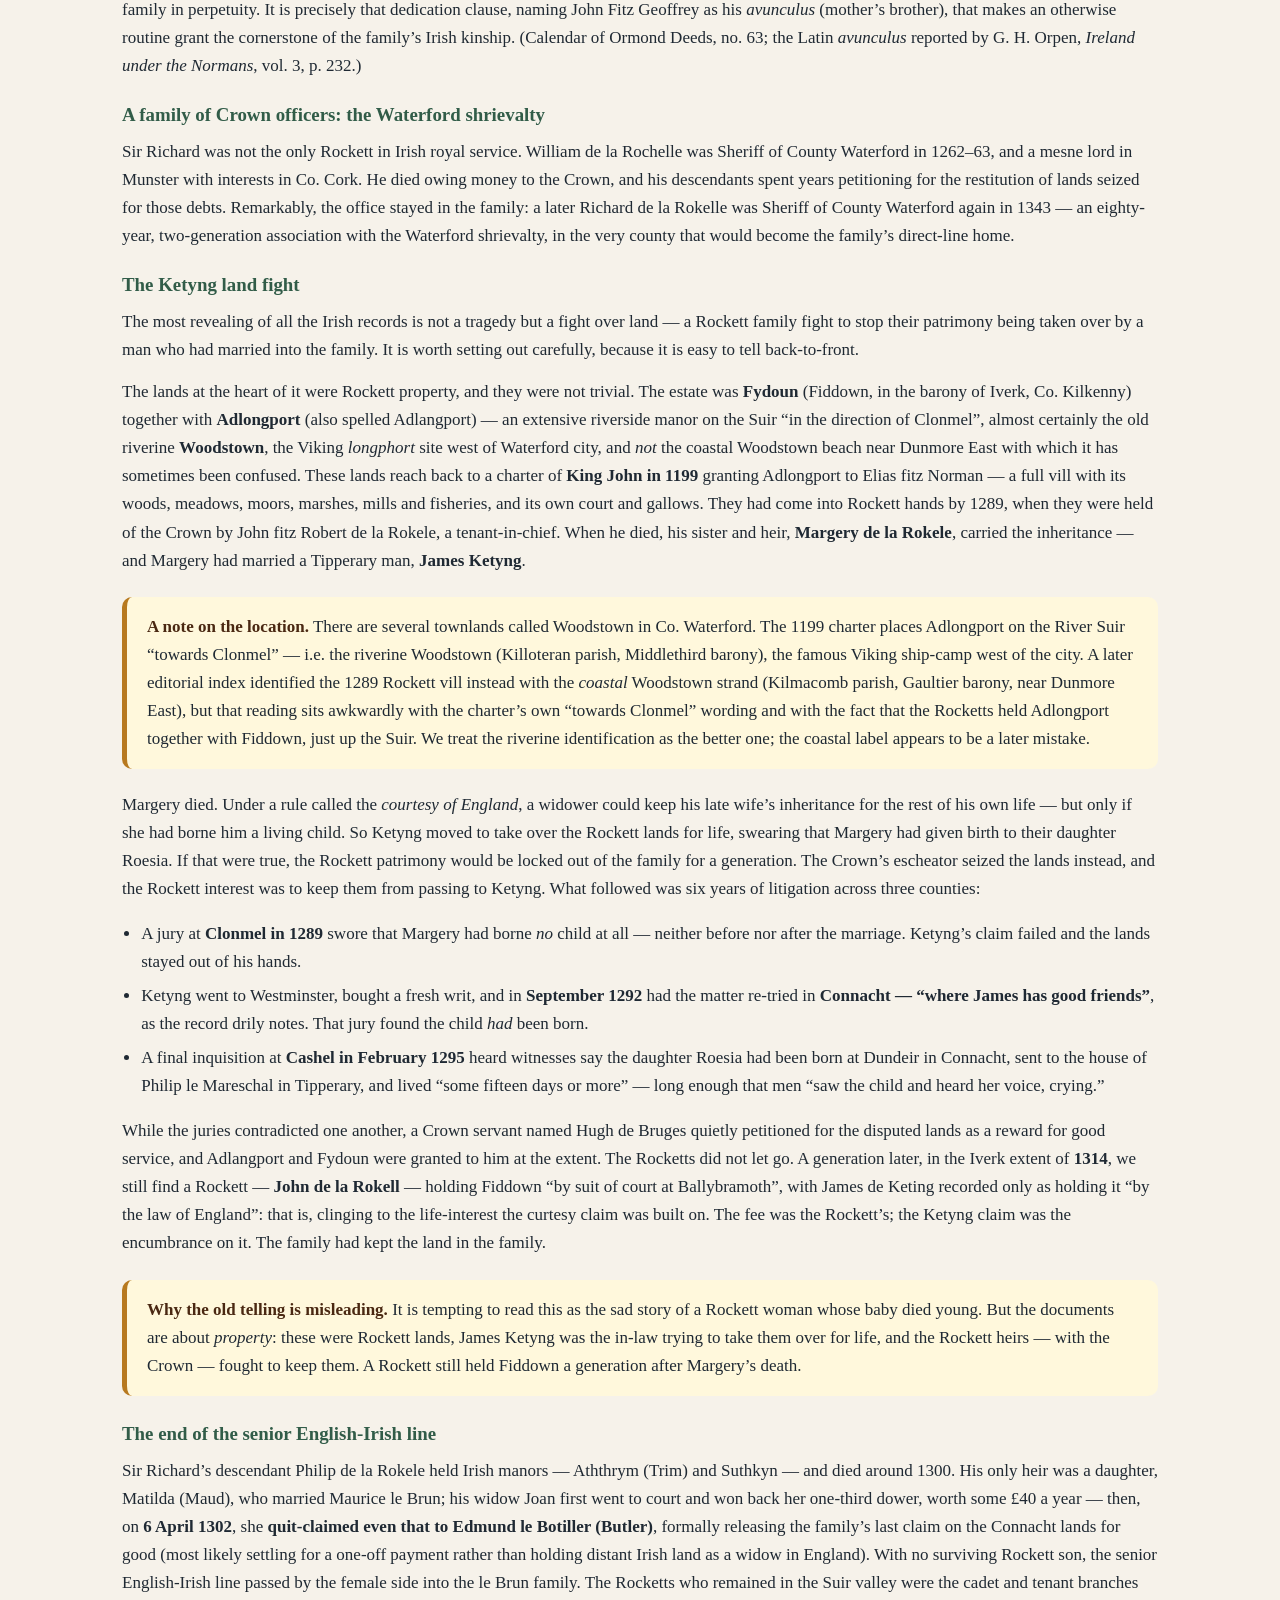
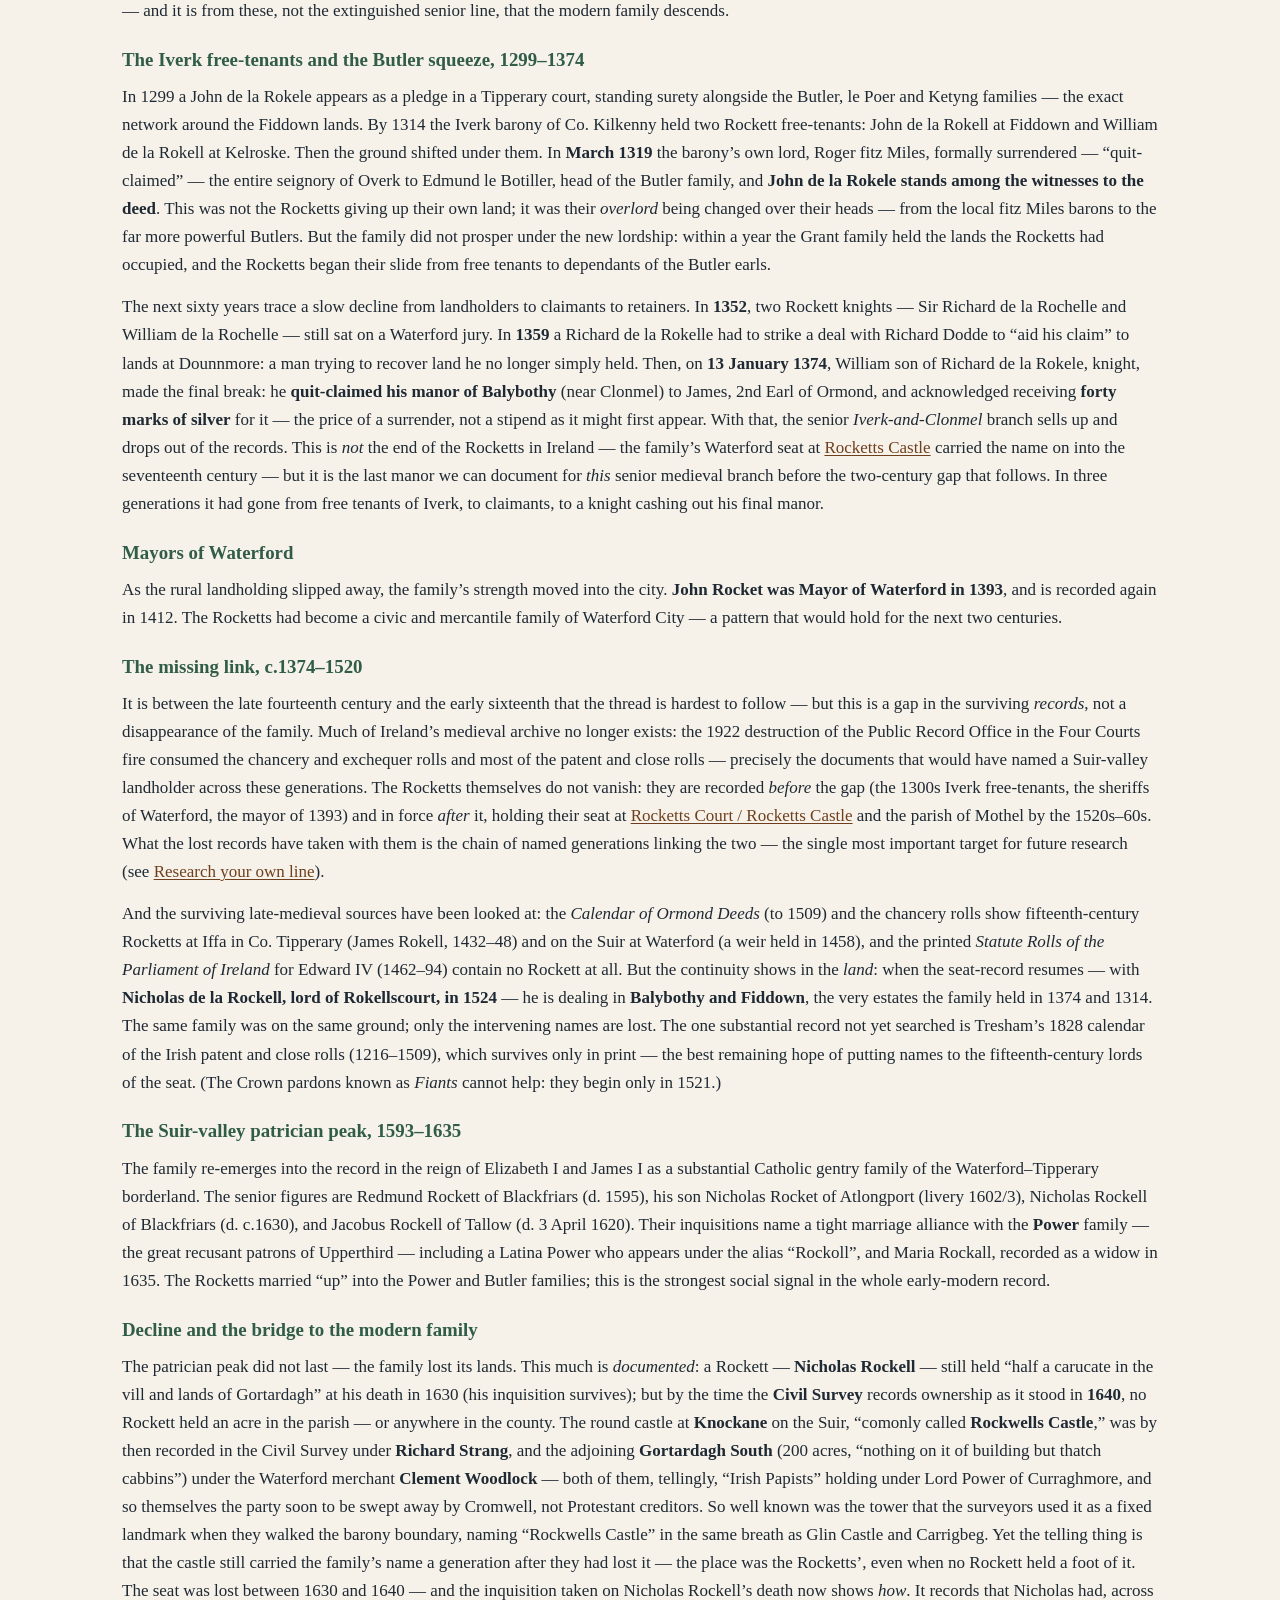
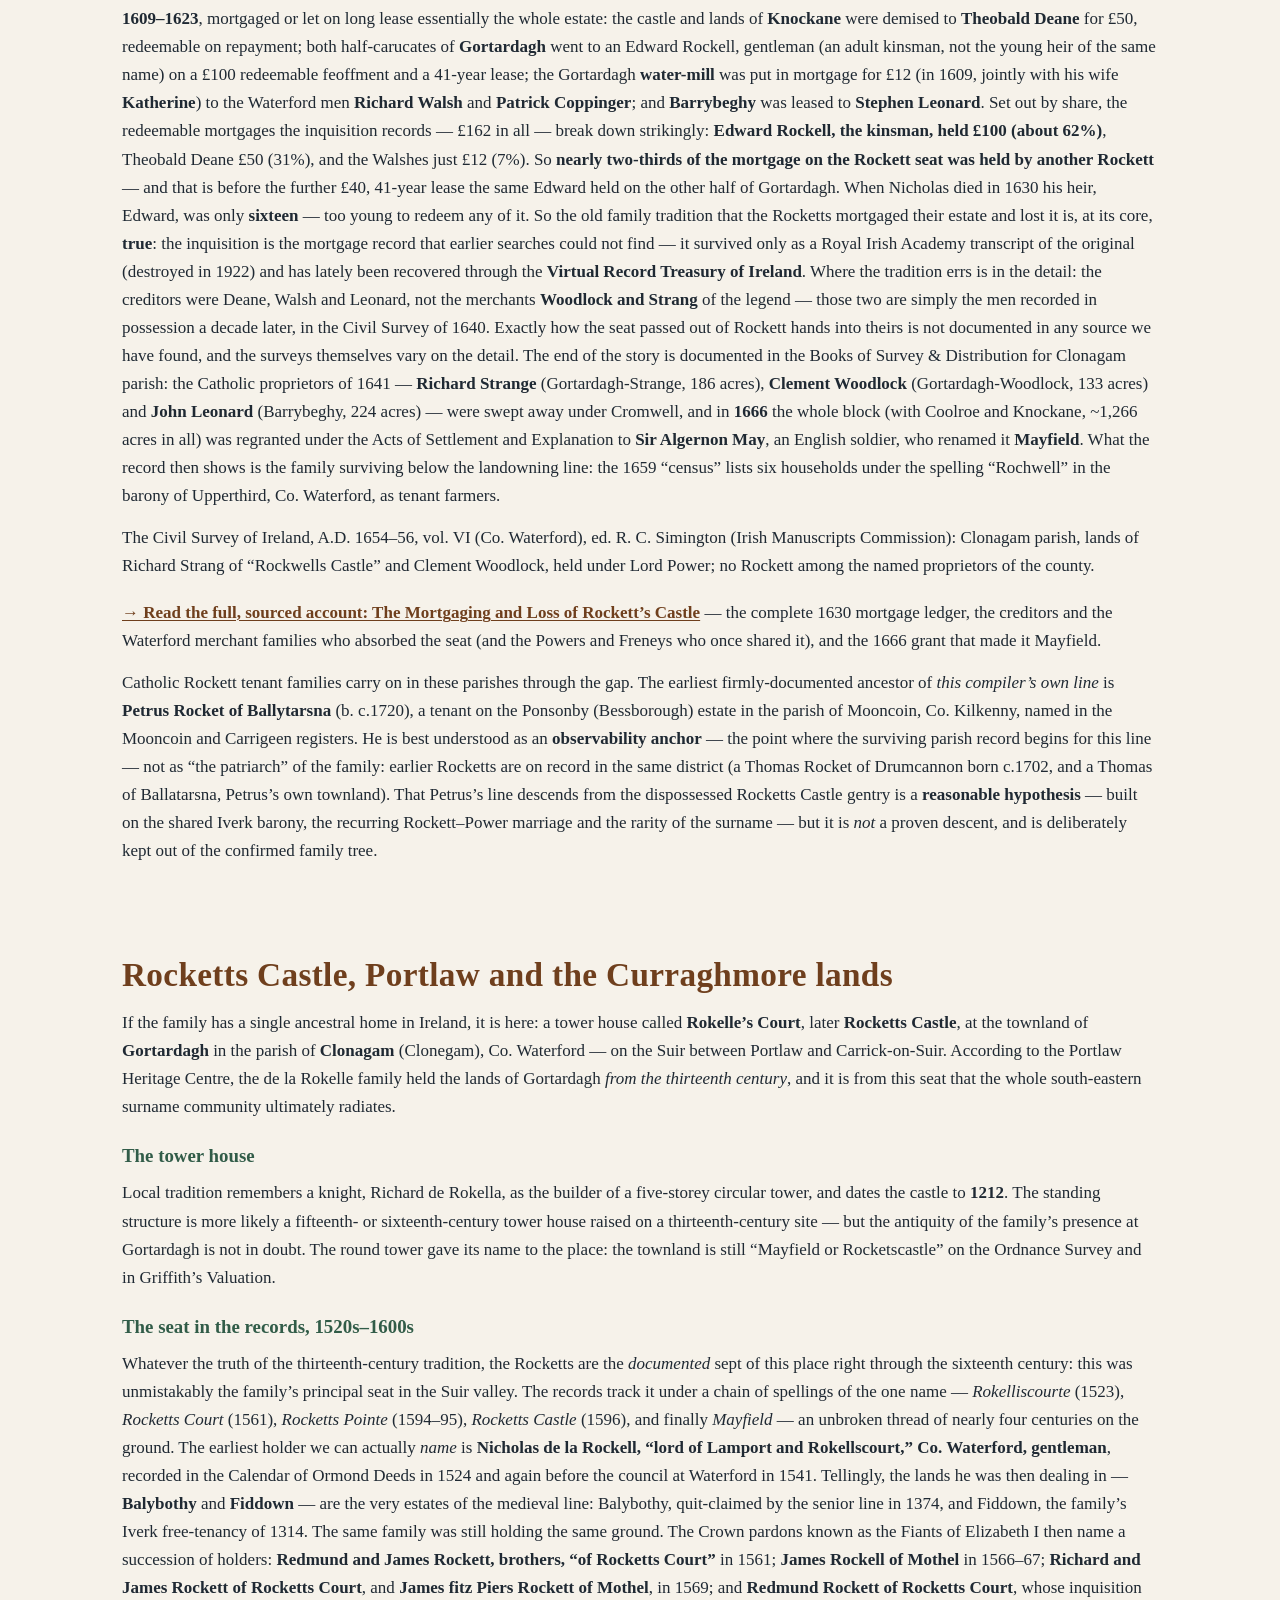
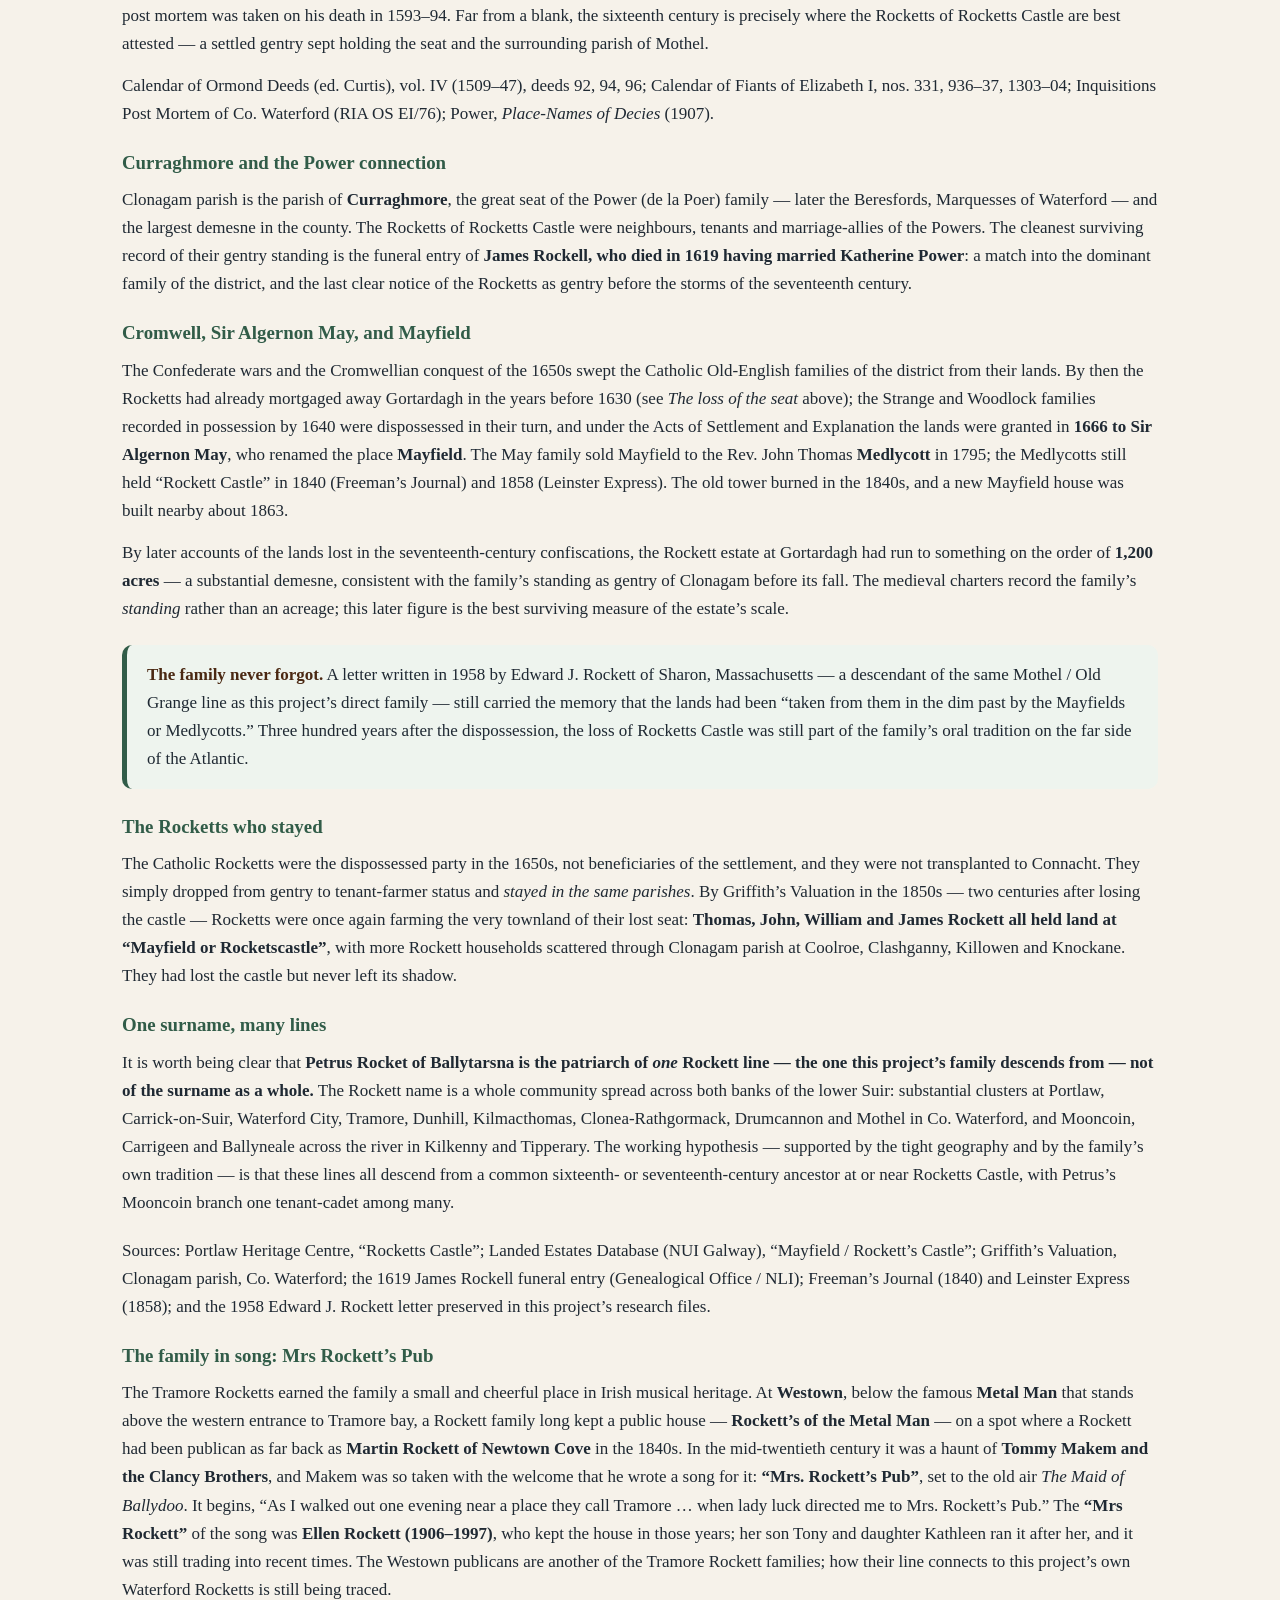
==== commit 147fccbc: "Sync public site from geneology-researcher@b34180a7 Mirrored from public-site/ by the sync-public-si" ====
--- a/index.html
+++ b/index.html
@@ -17,6 +17,7 @@
     <a href="#ireland">Ireland</a>
     <a href="#castle">Rocketts Castle</a>
     <a href="the-loss-of-the-seat.html">The Castle&rsquo;s Loss</a>
+    <a href="sacred-sites.html">Sacred Ground</a>
     <a href="#timeline">Timeline</a>
     <a href="heraldry.html">Heraldry</a>
     <a href="tree.html">Family Tree &#128274;</a>
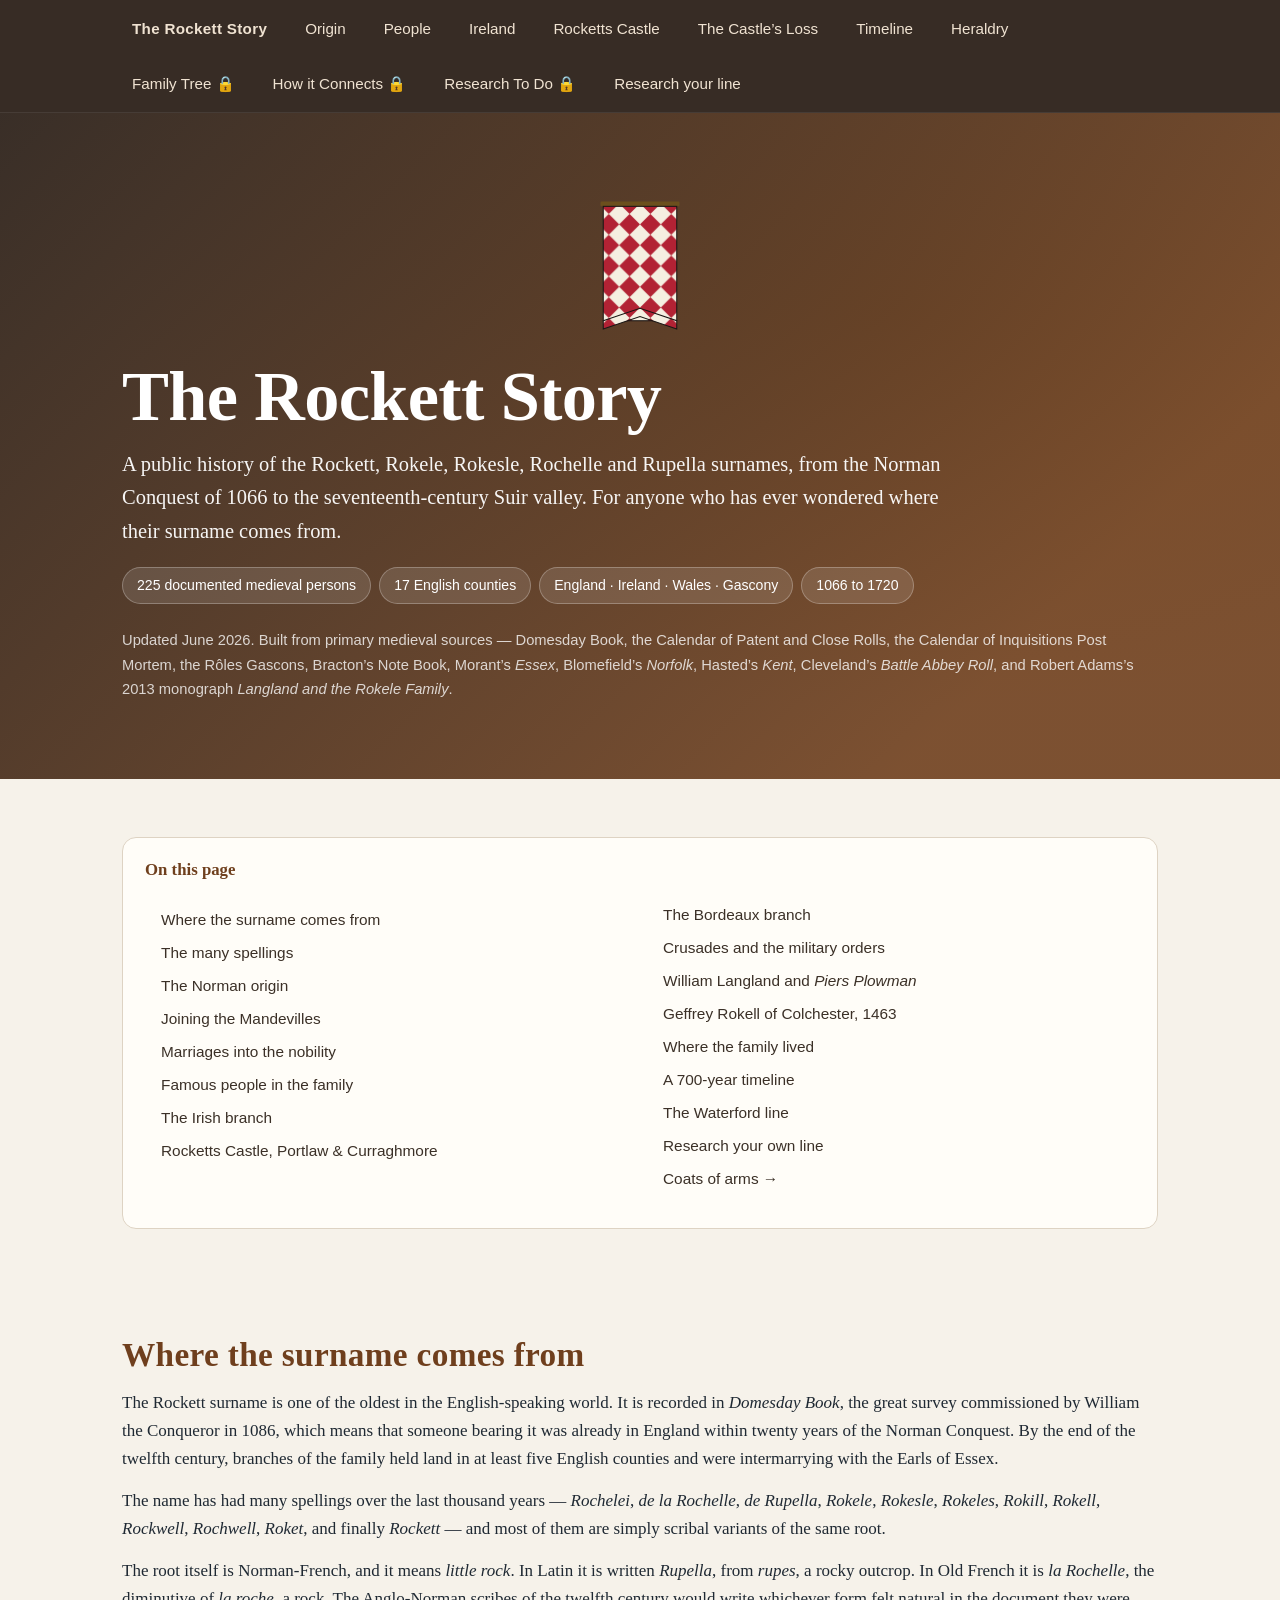
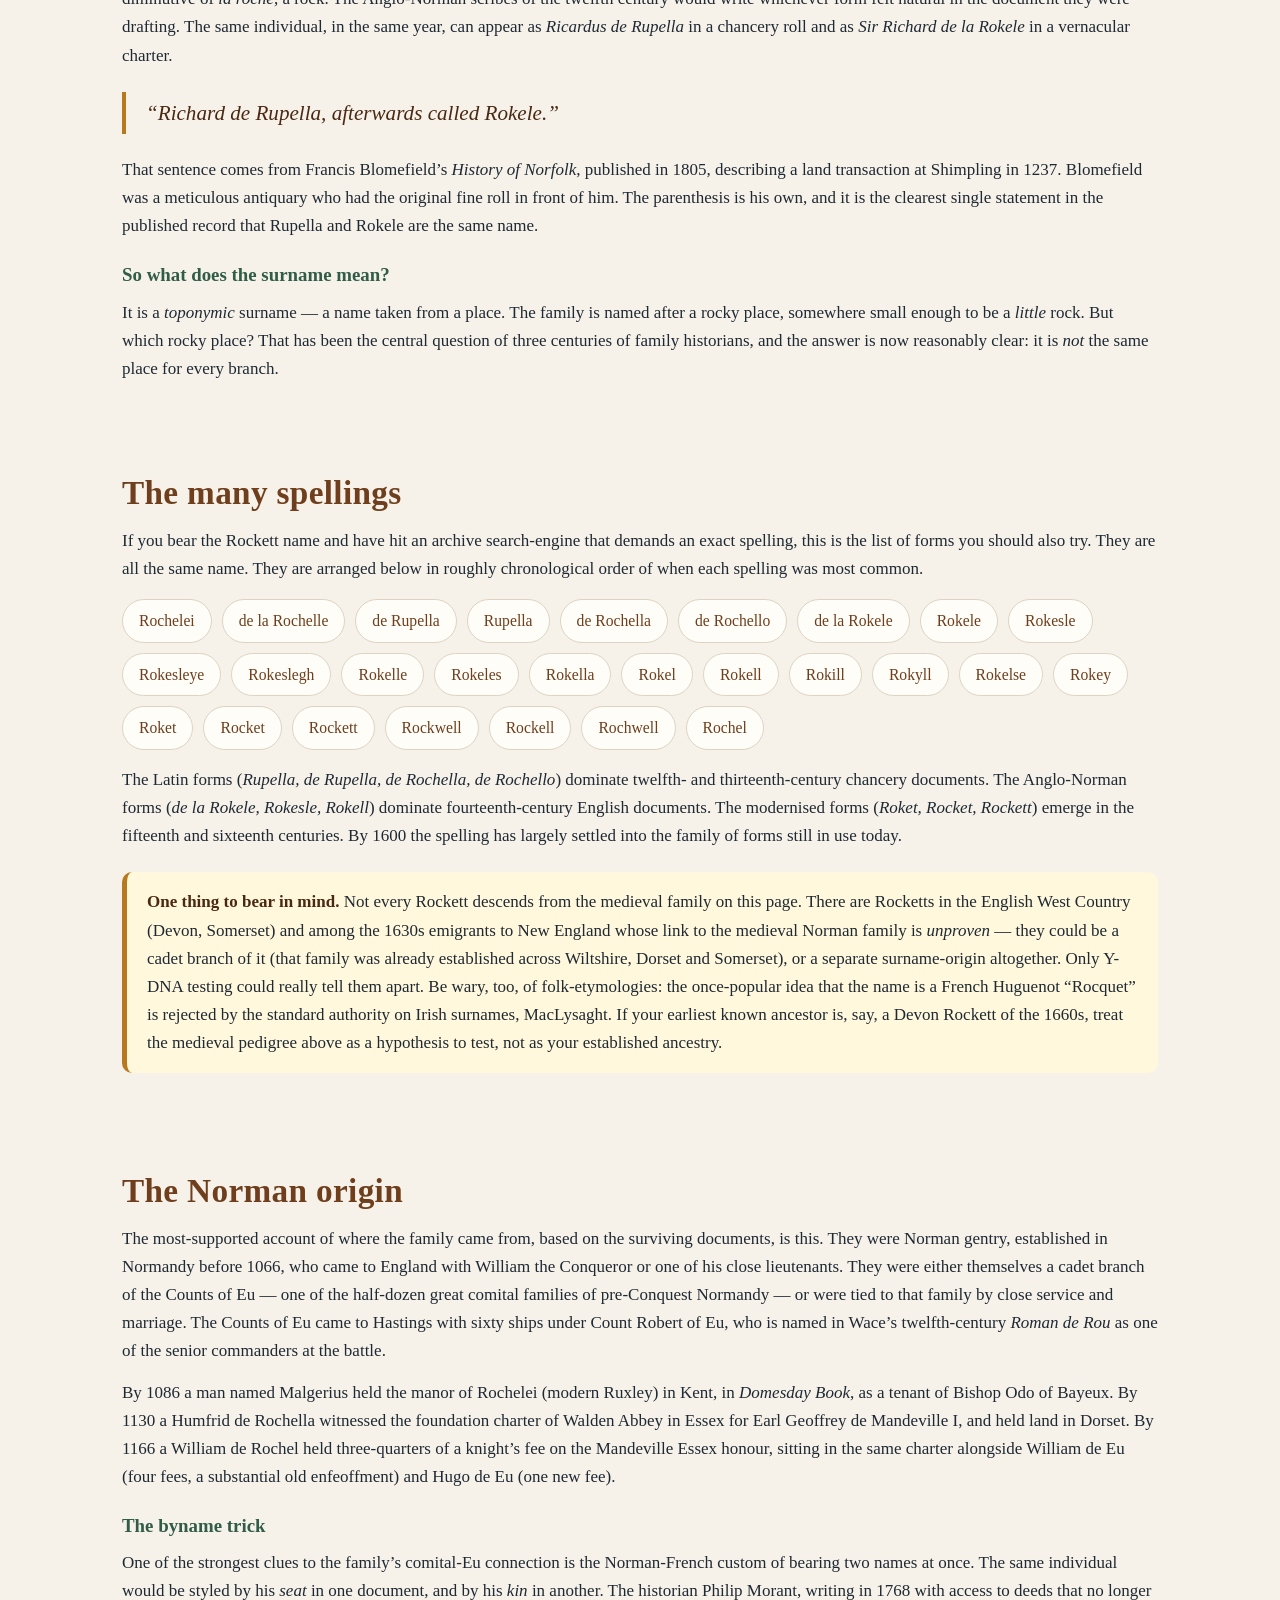
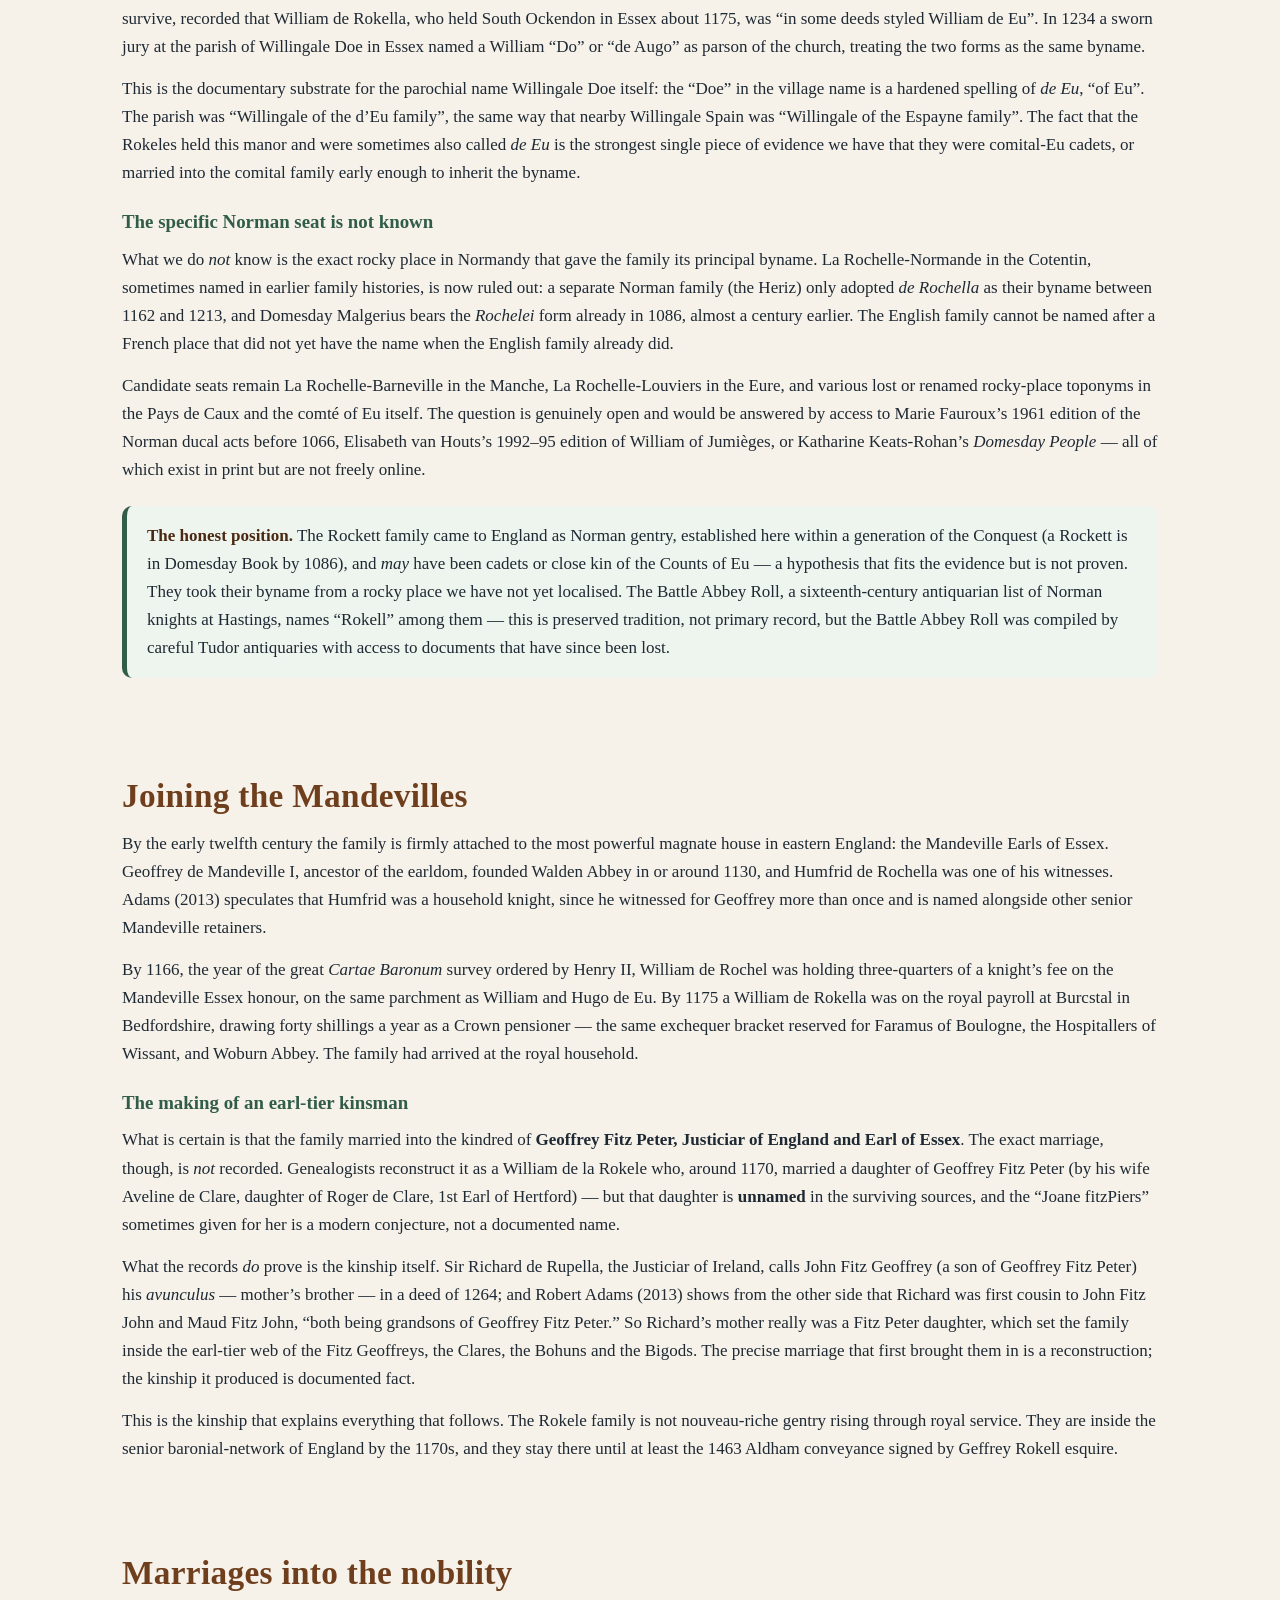
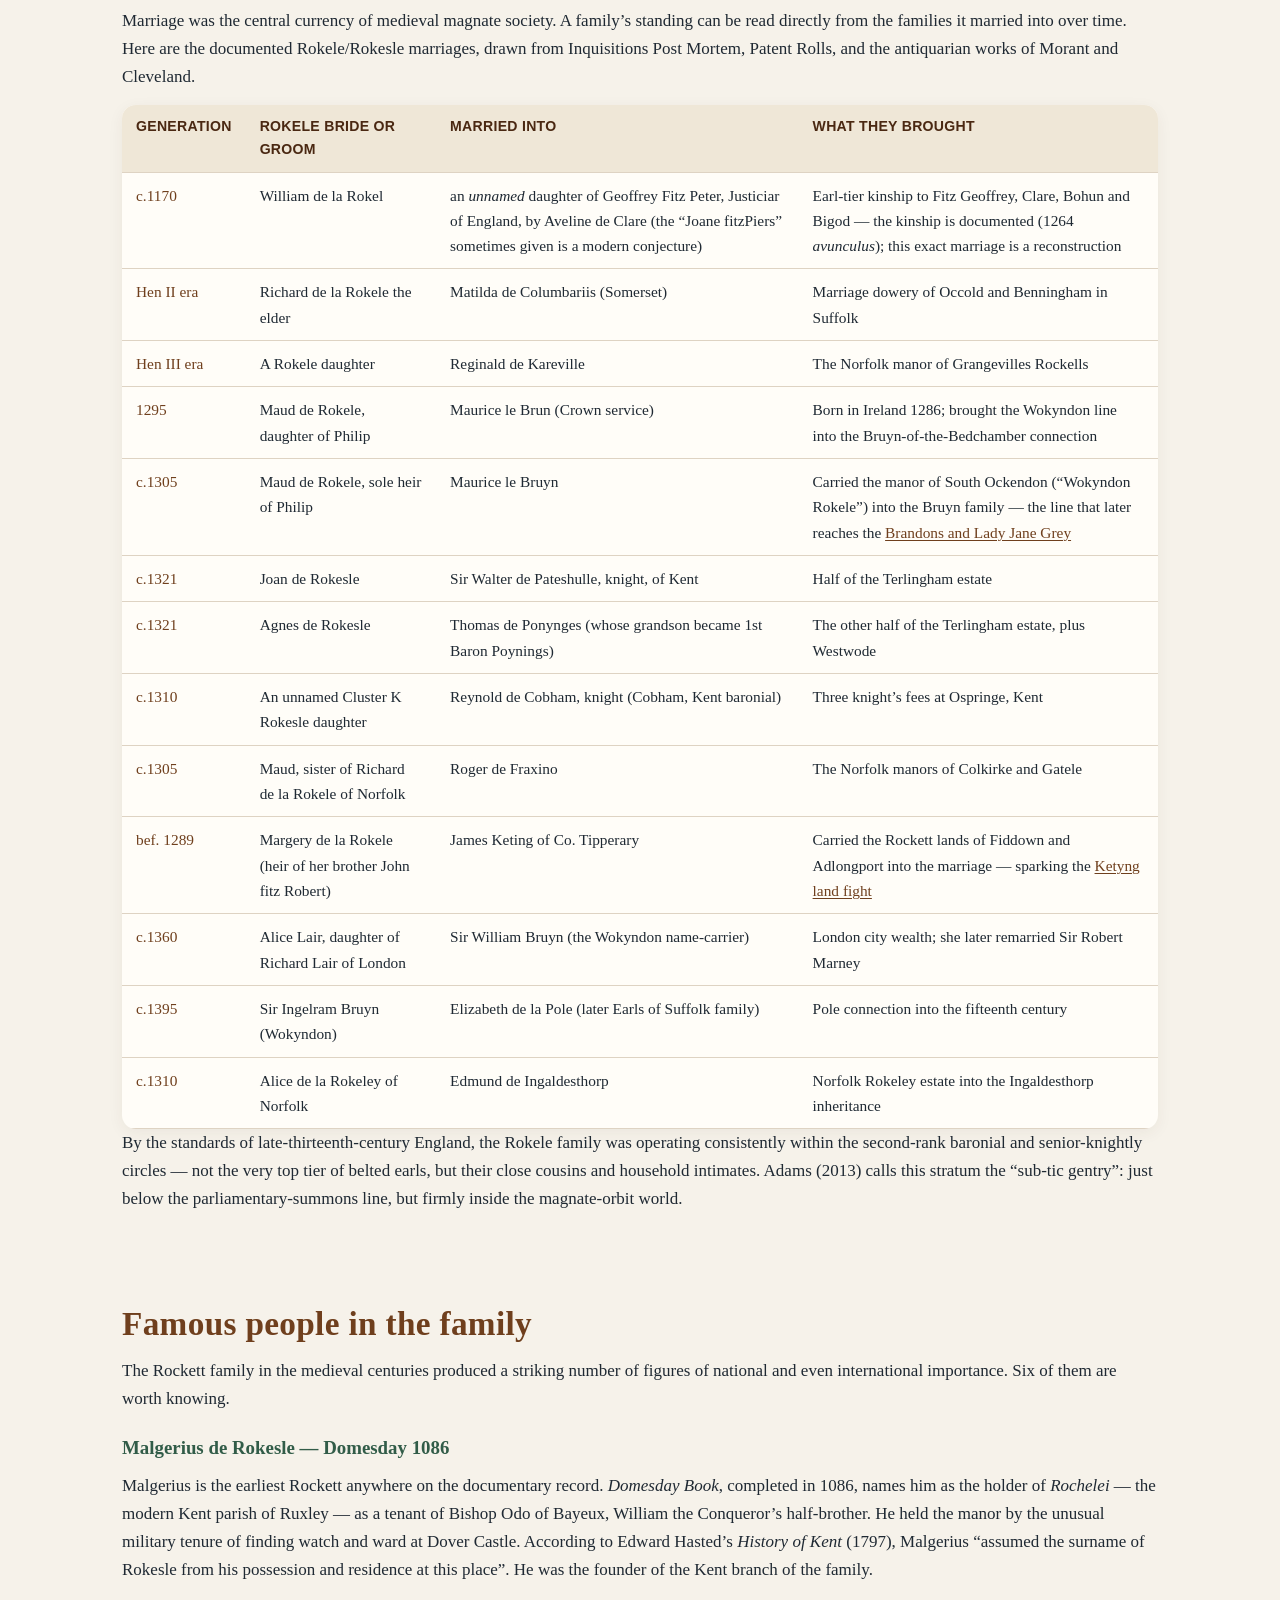
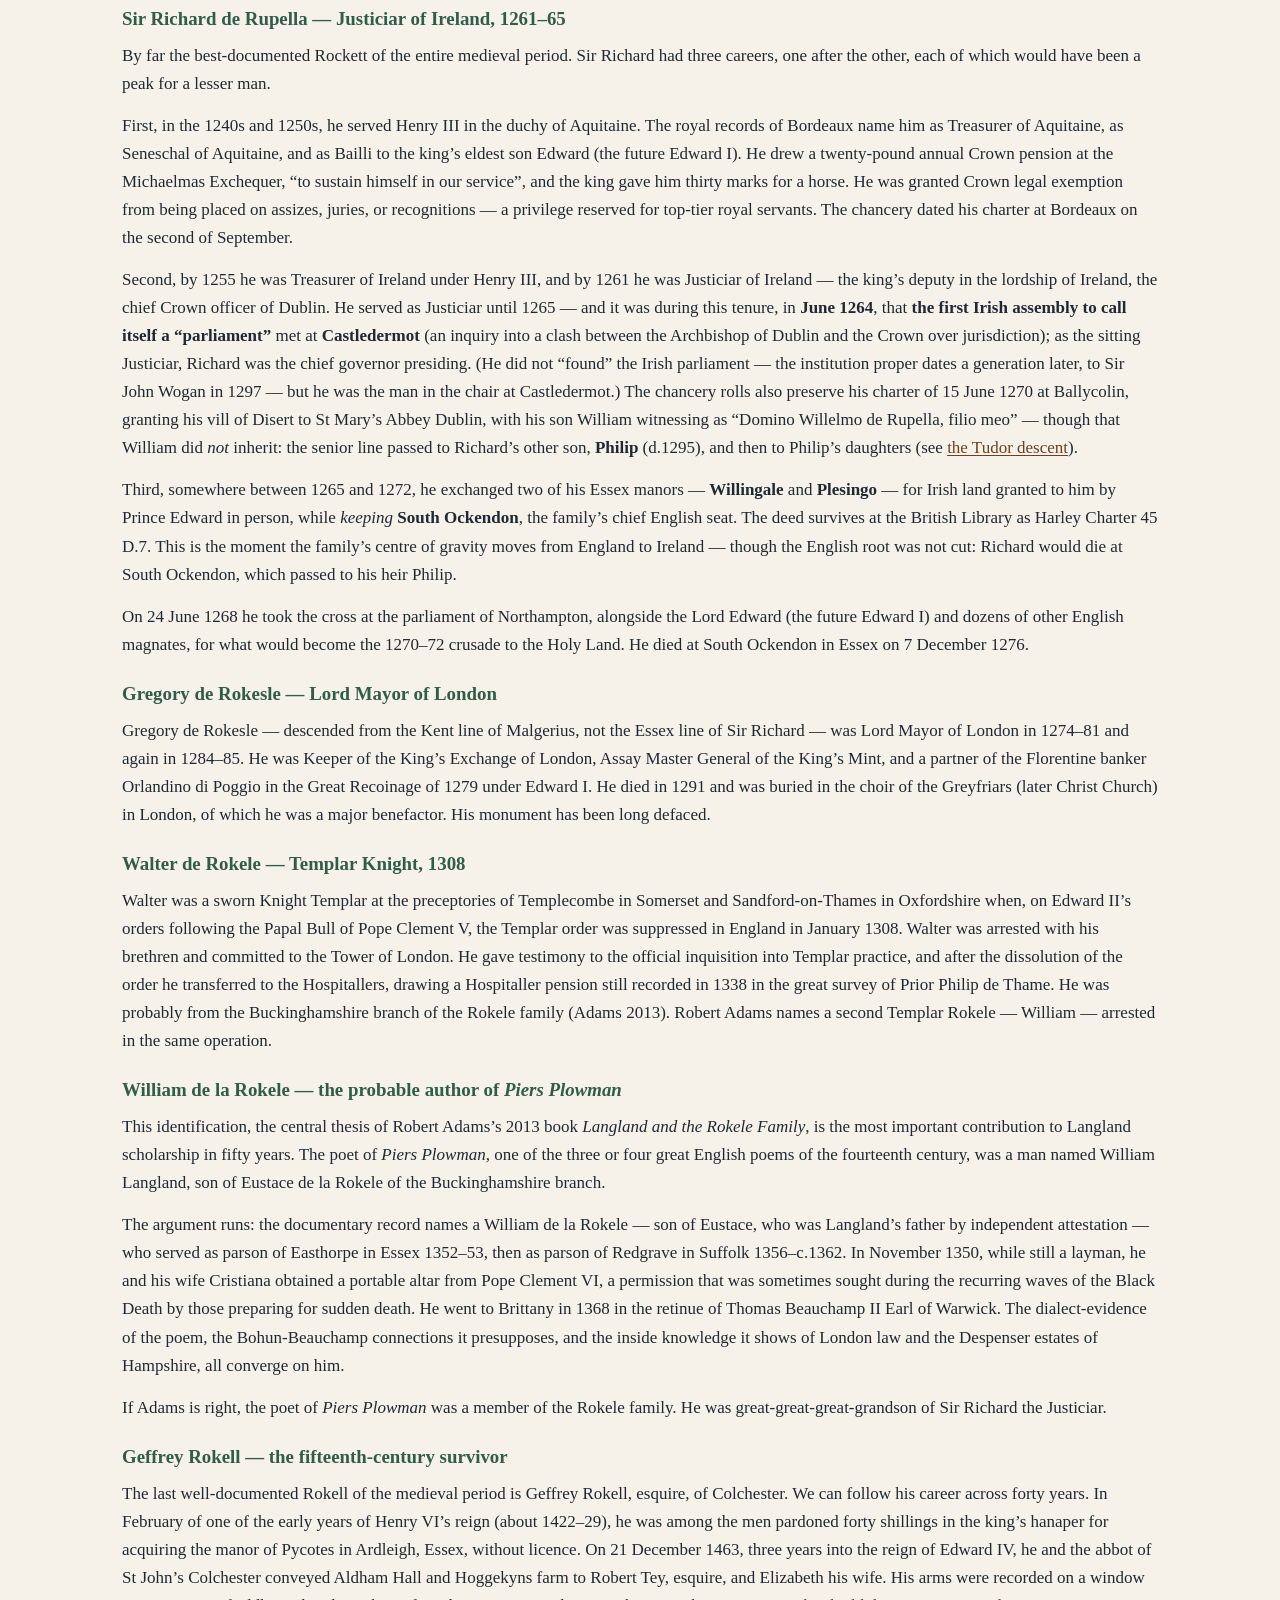
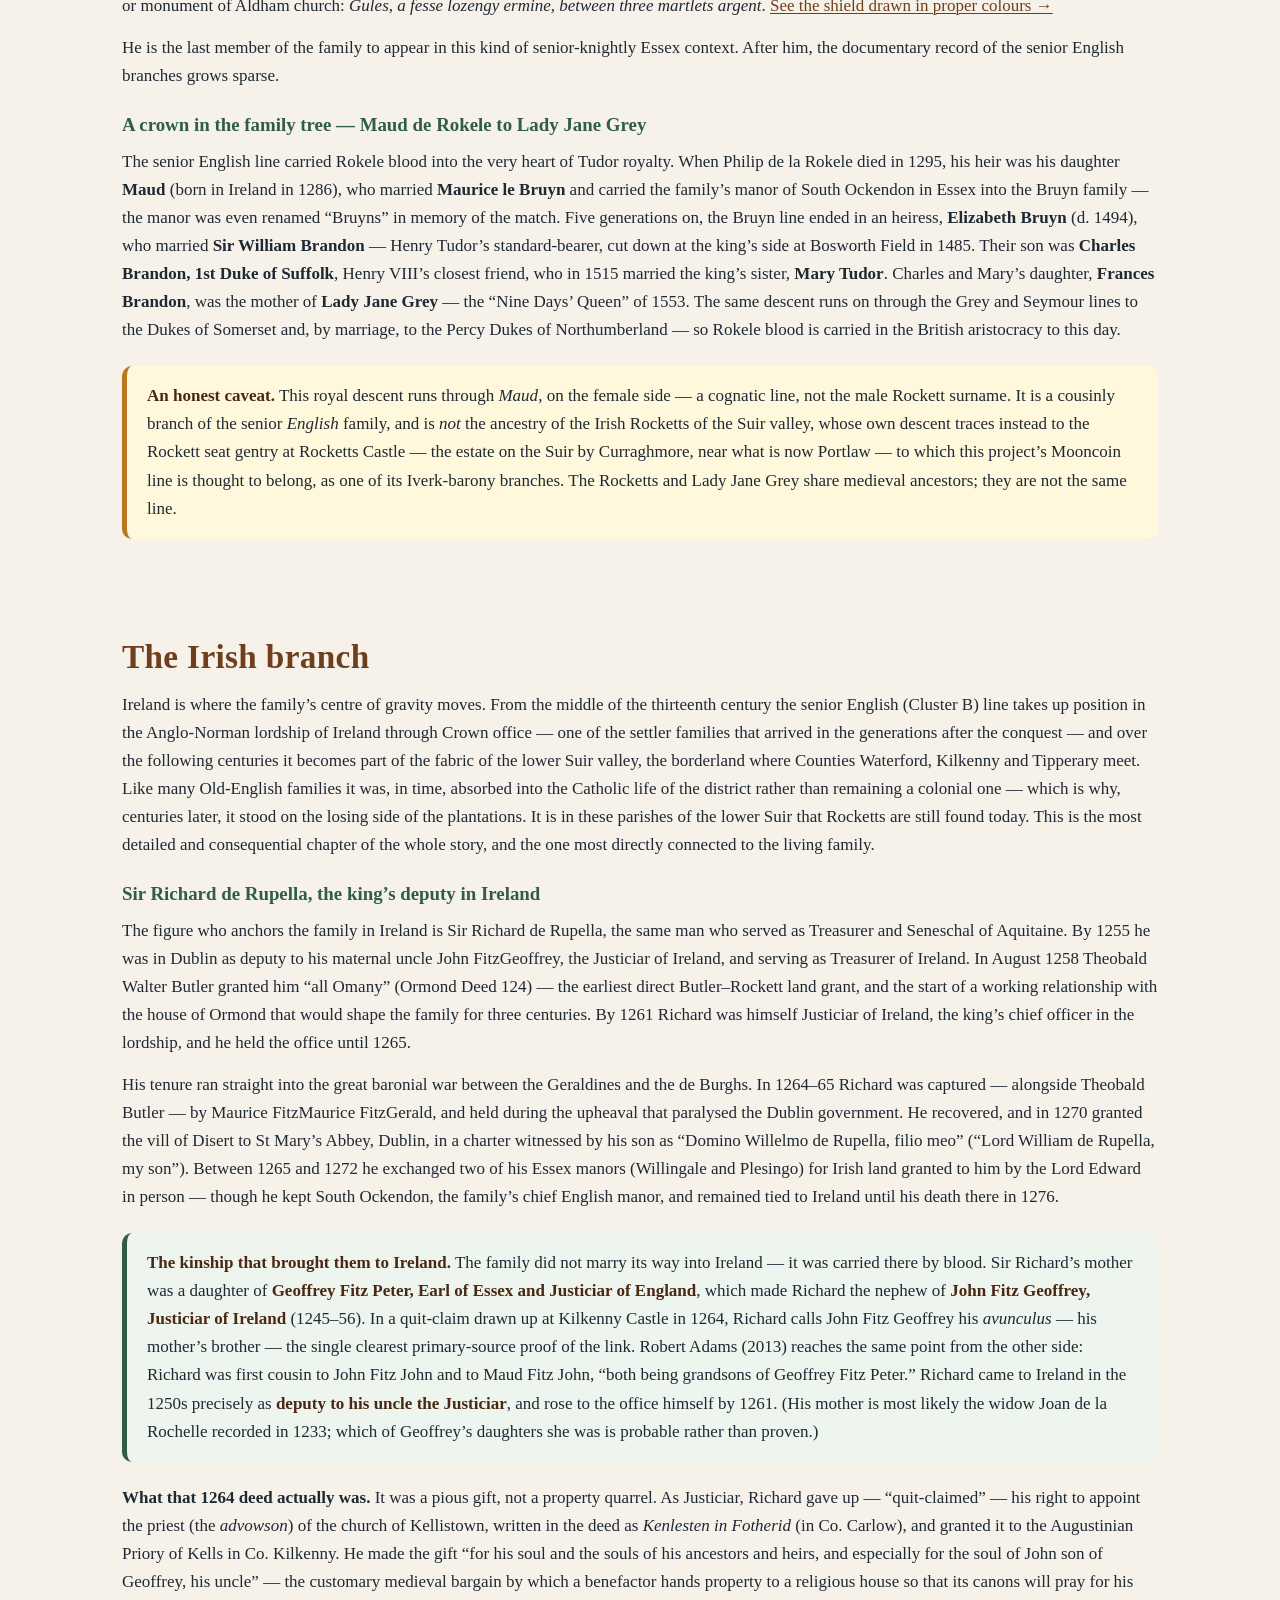
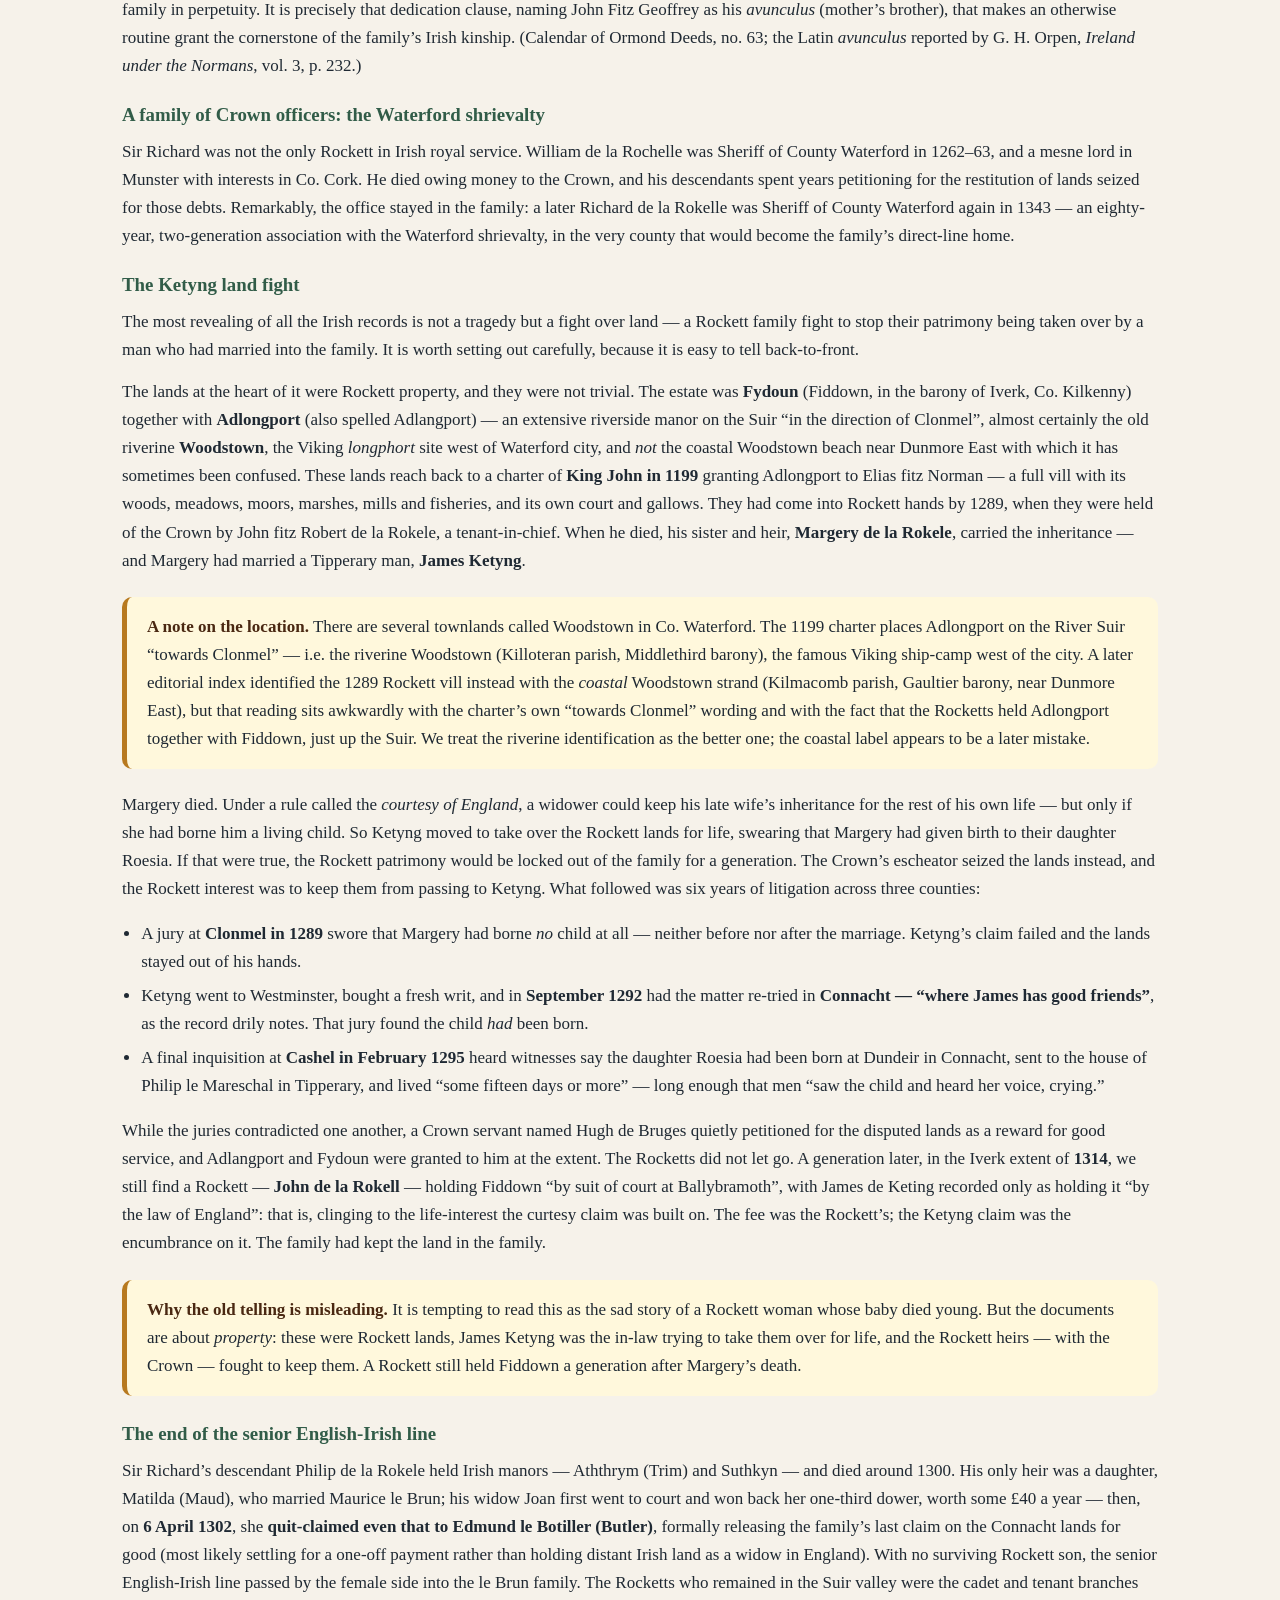
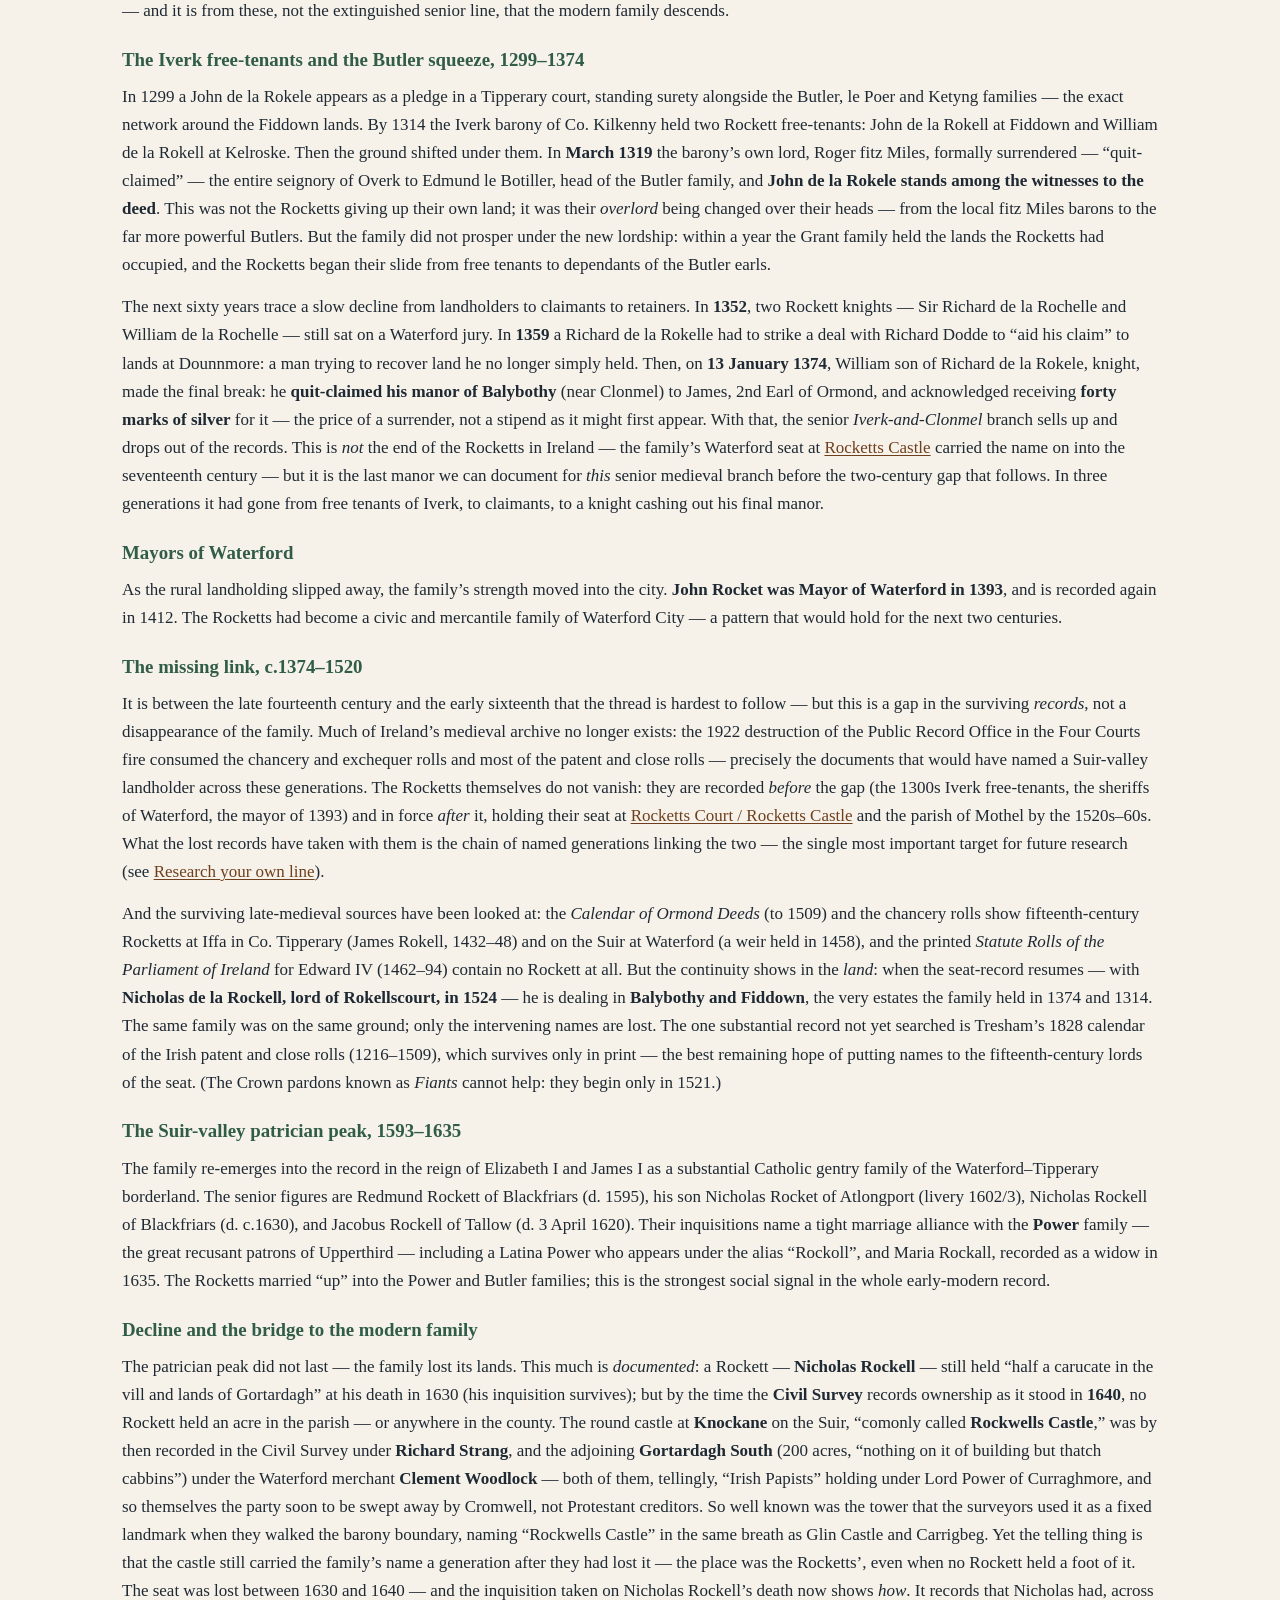
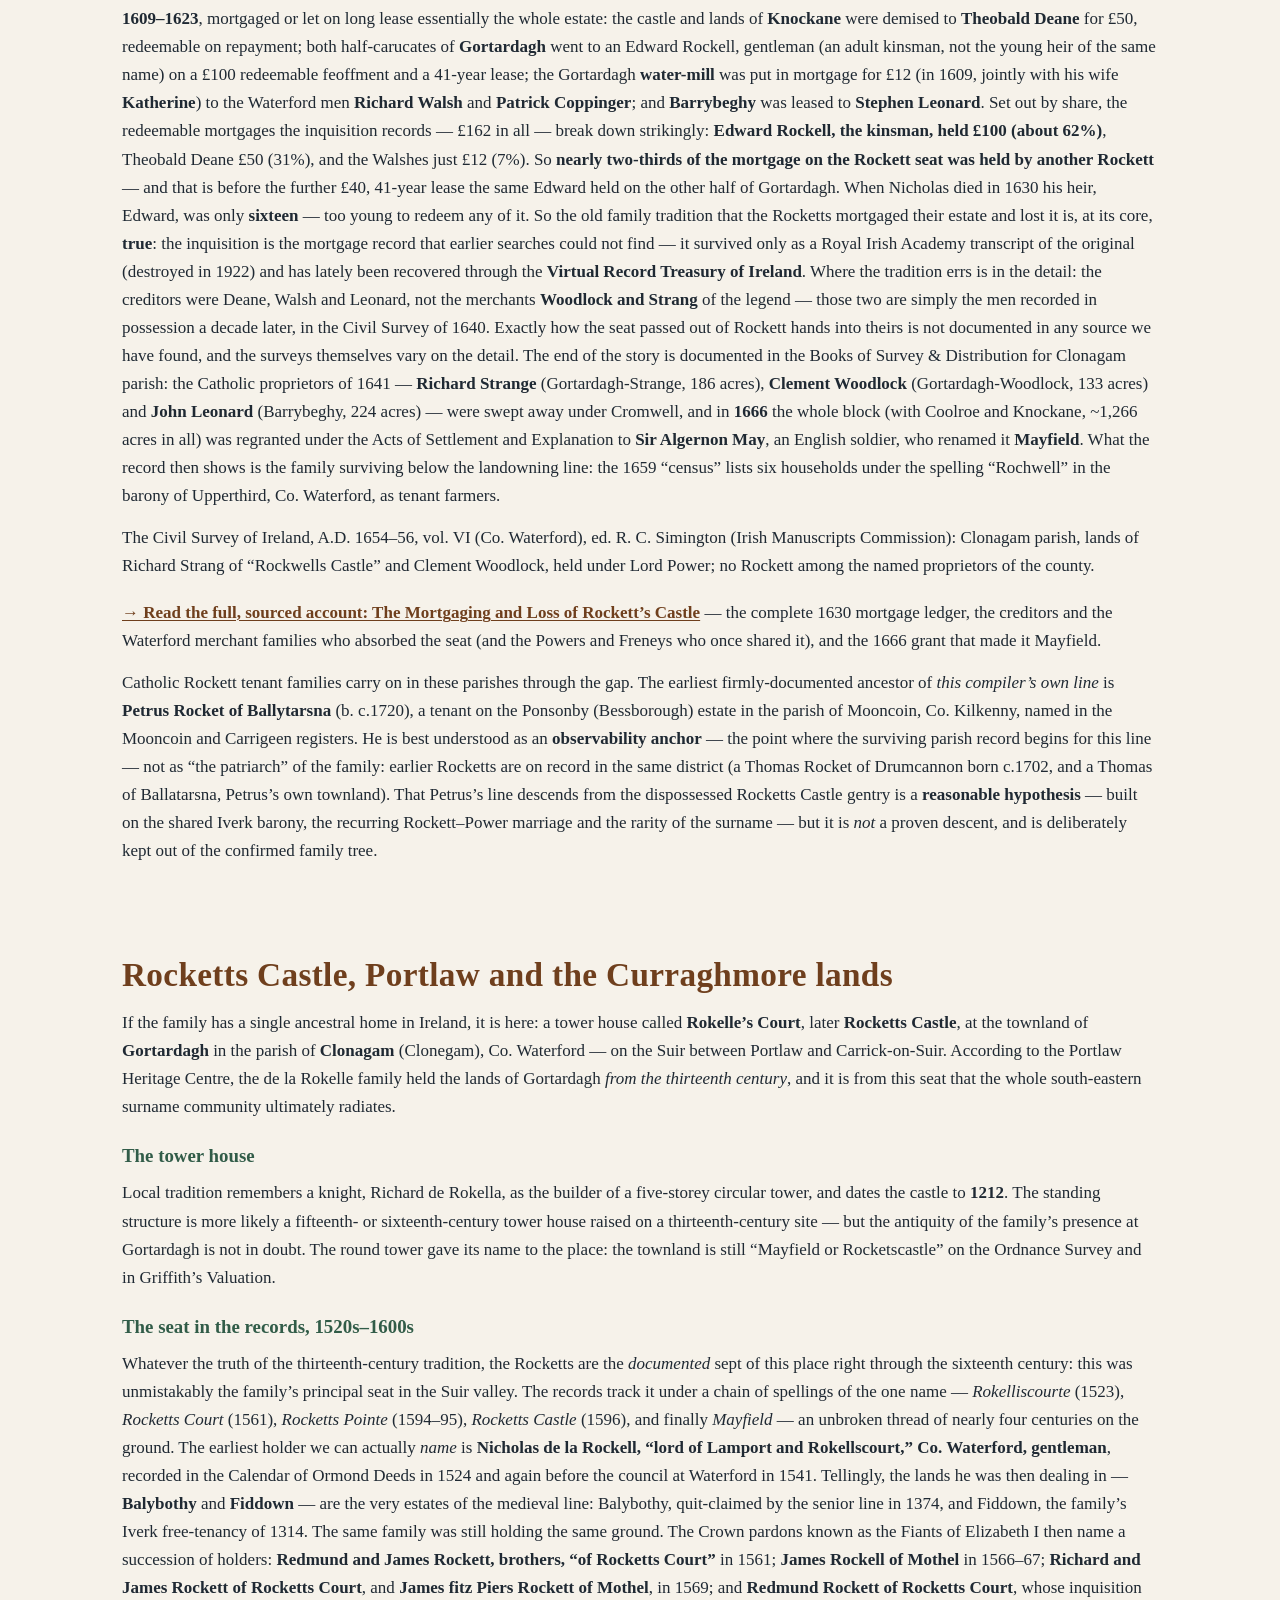
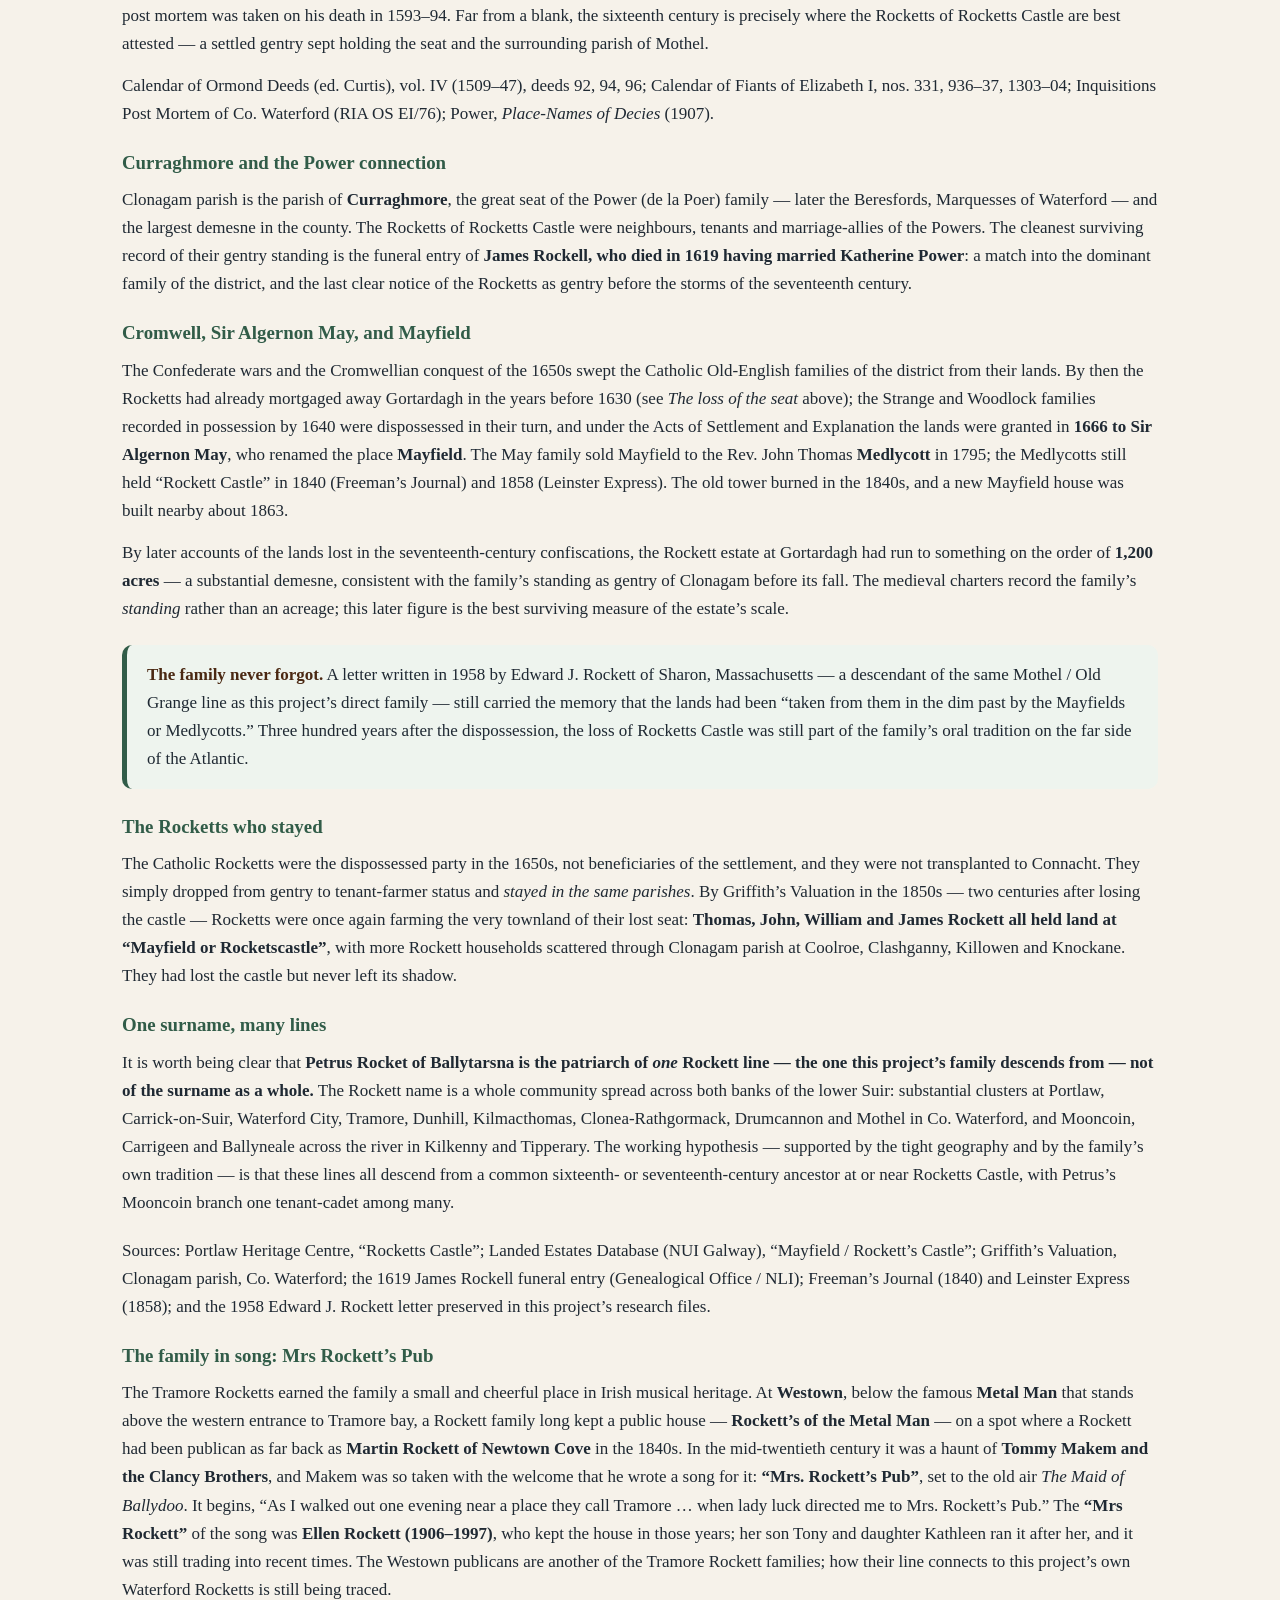
==== commit 3ac2a725: "Sync public site from geneology-researcher@8c757532 Mirrored from public-site/ by the sync-public-si" ====
--- a/index.html
+++ b/index.html
@@ -17,7 +17,6 @@
     <a href="#ireland">Ireland</a>
     <a href="#castle">Rocketts Castle</a>
     <a href="the-loss-of-the-seat.html">The Castle&rsquo;s Loss</a>
-    <a href="sacred-sites.html">Sacred Ground</a>
     <a href="#timeline">Timeline</a>
     <a href="heraldry.html">Heraldry</a>
     <a href="tree.html">Family Tree &#128274;</a>
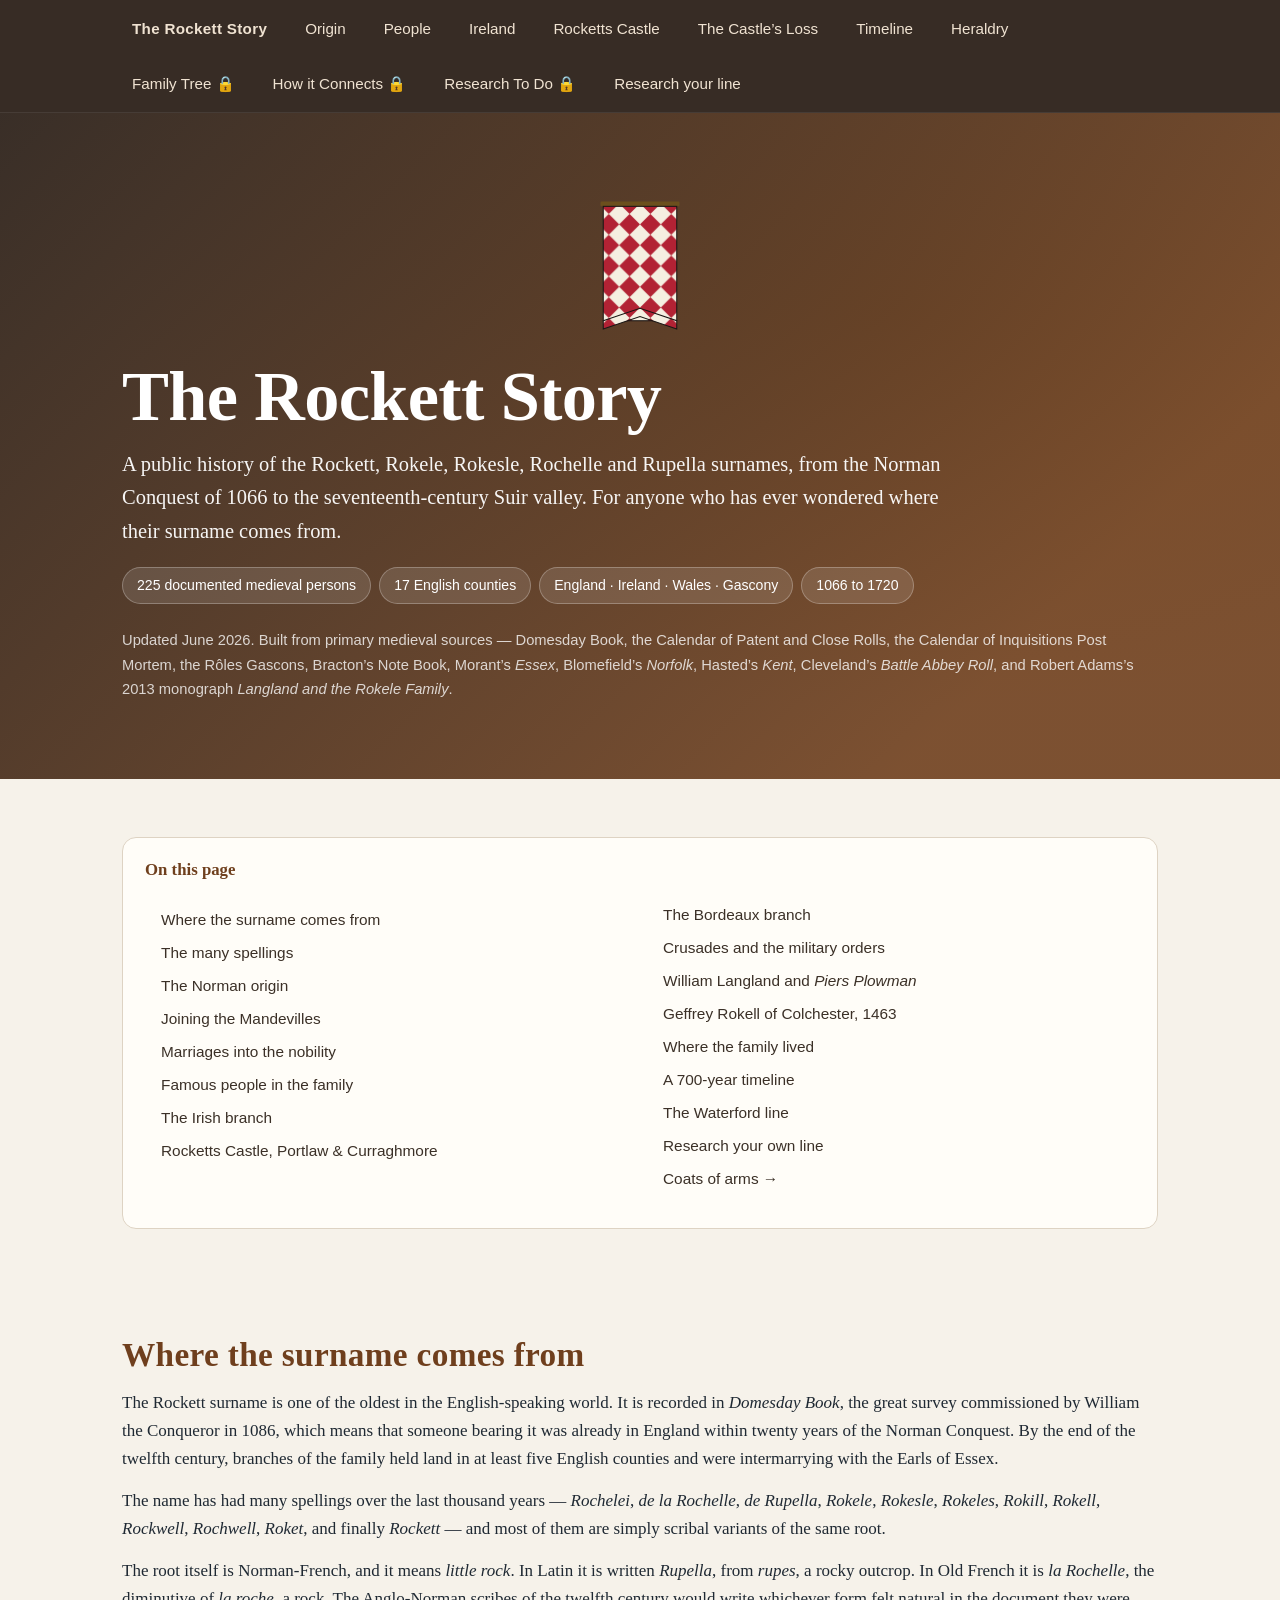
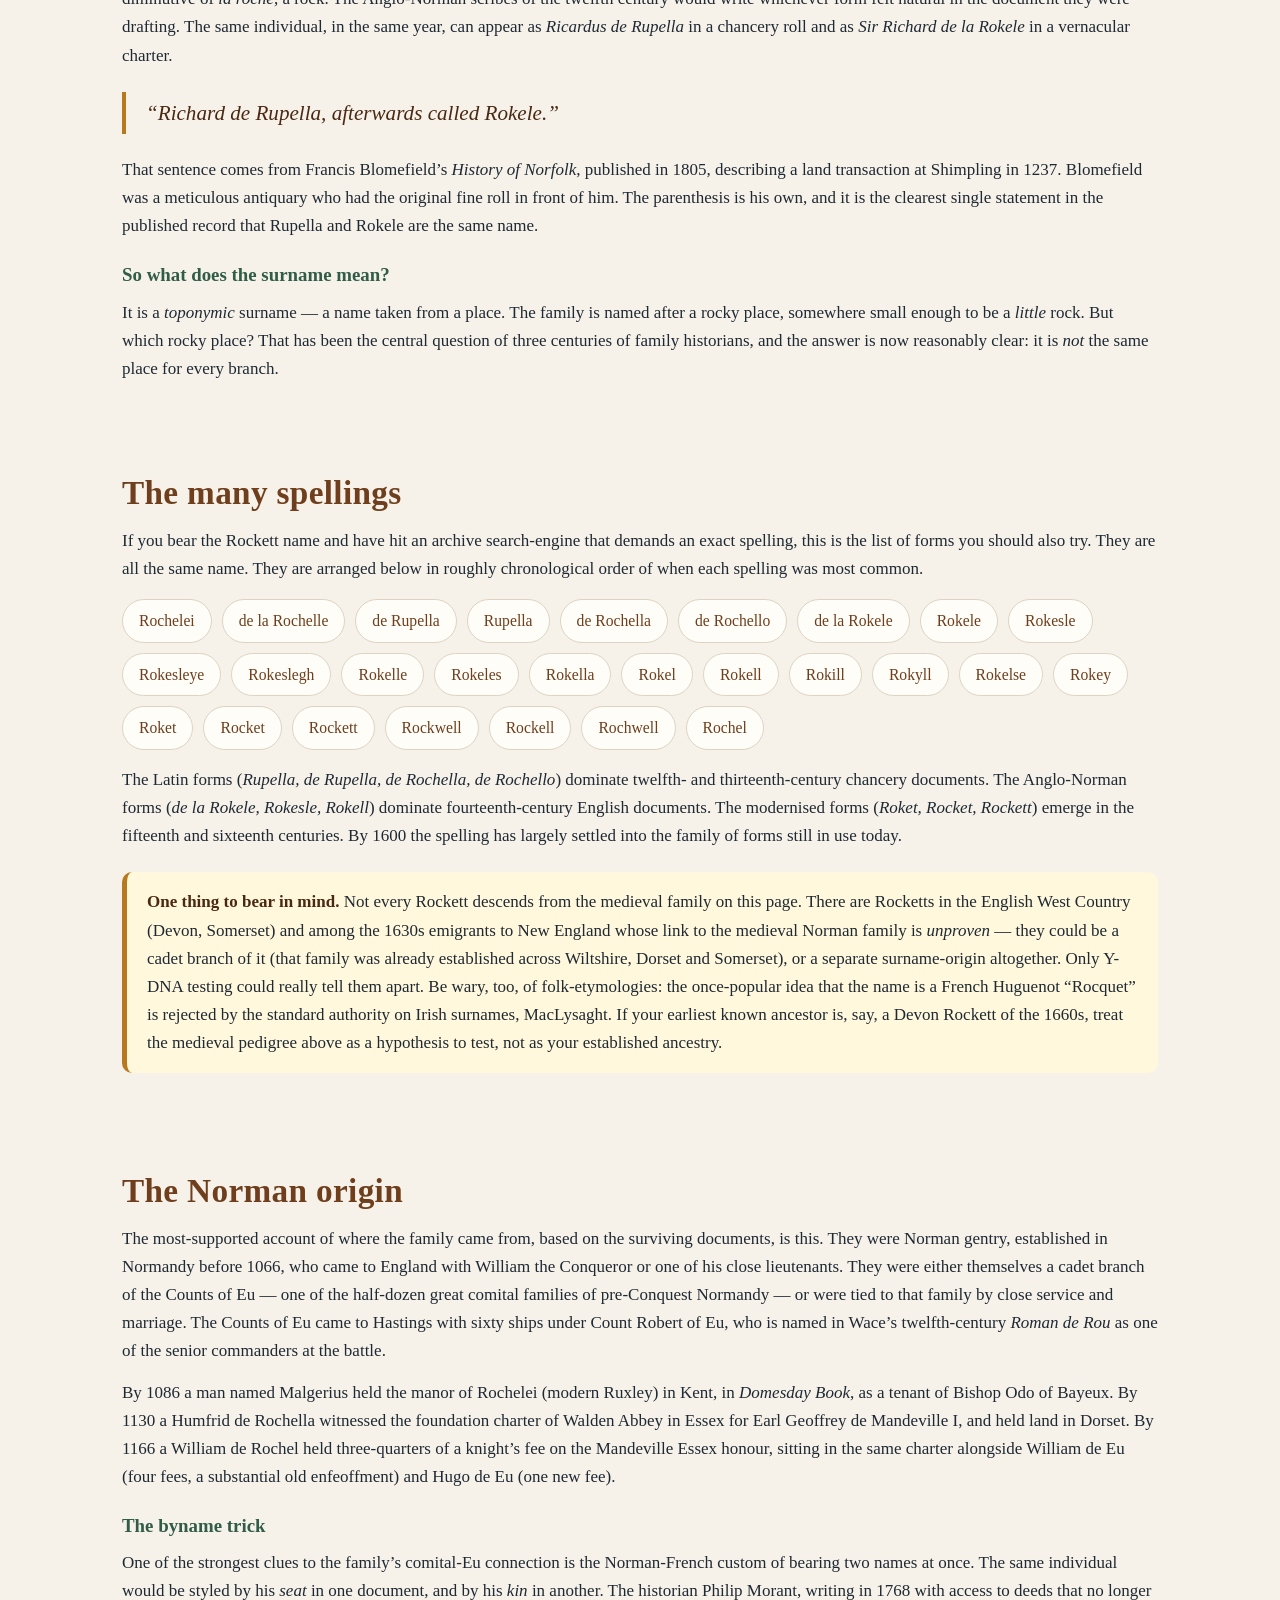
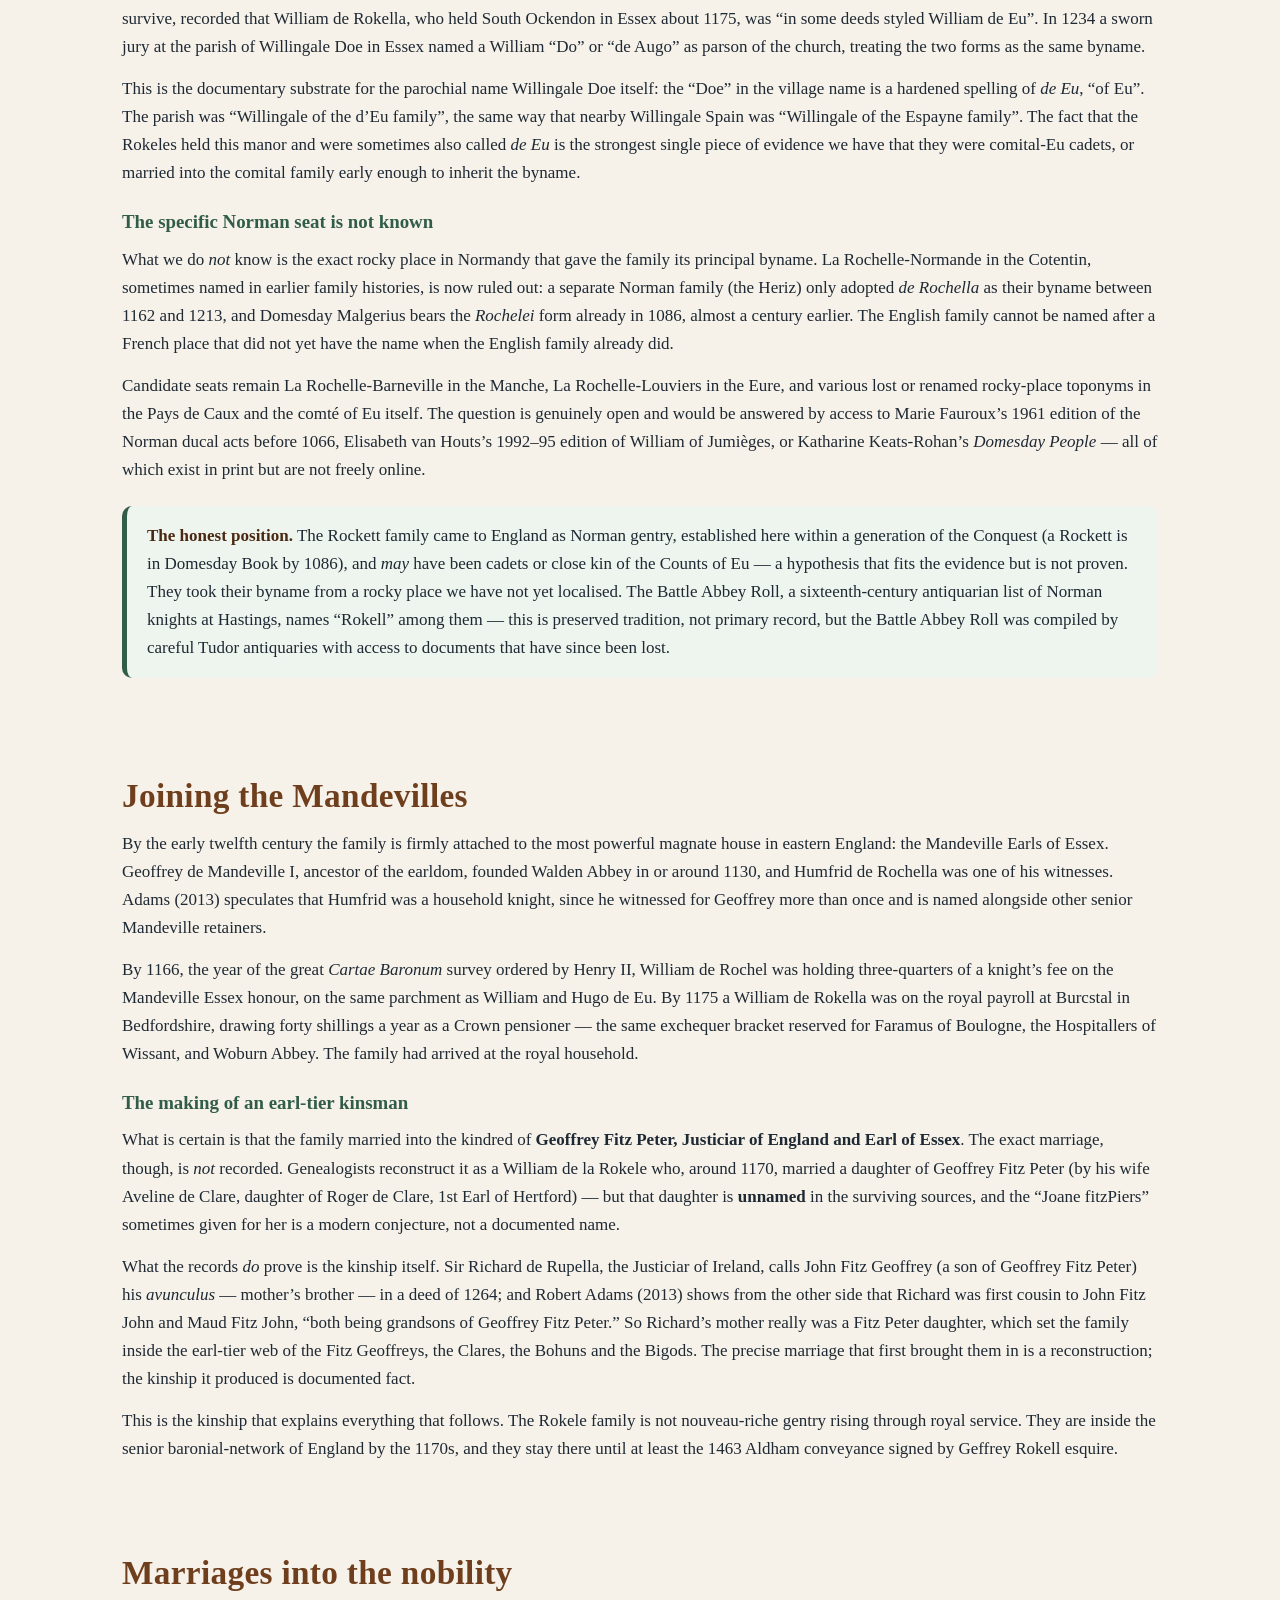
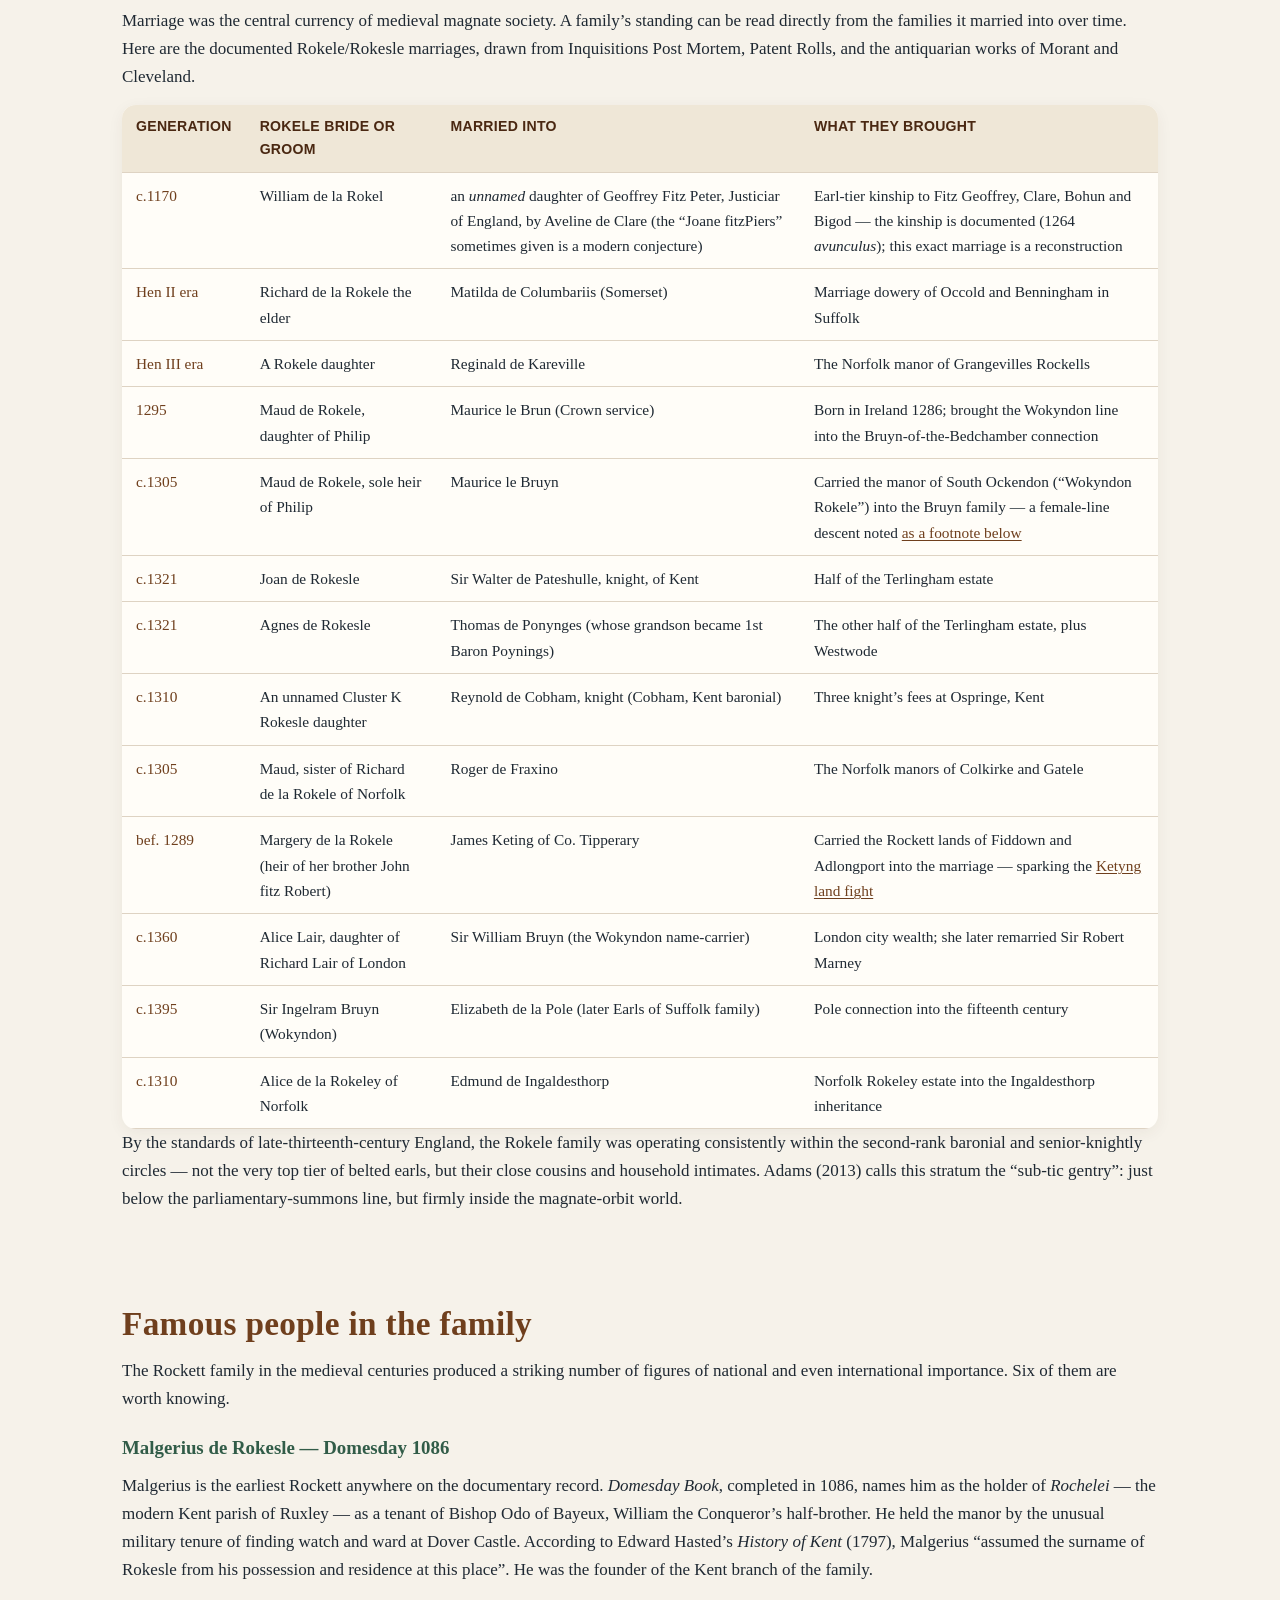
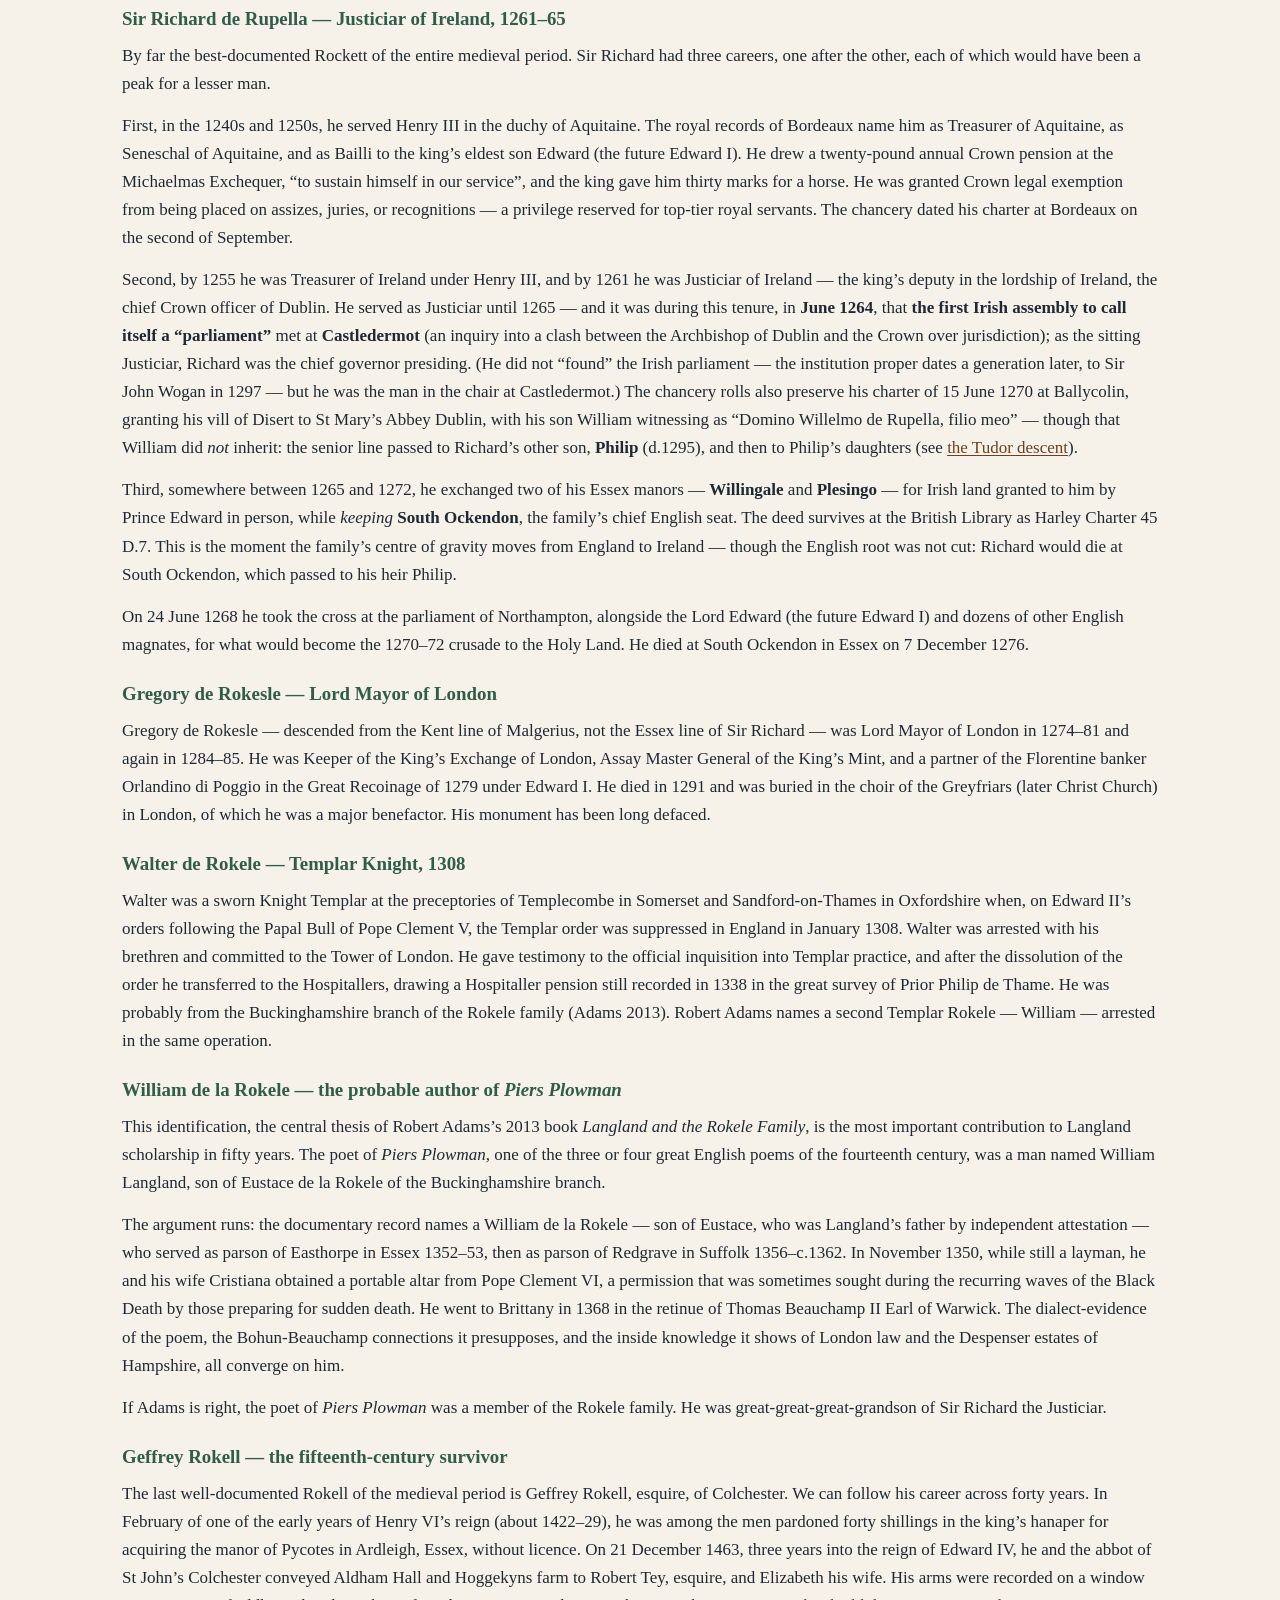
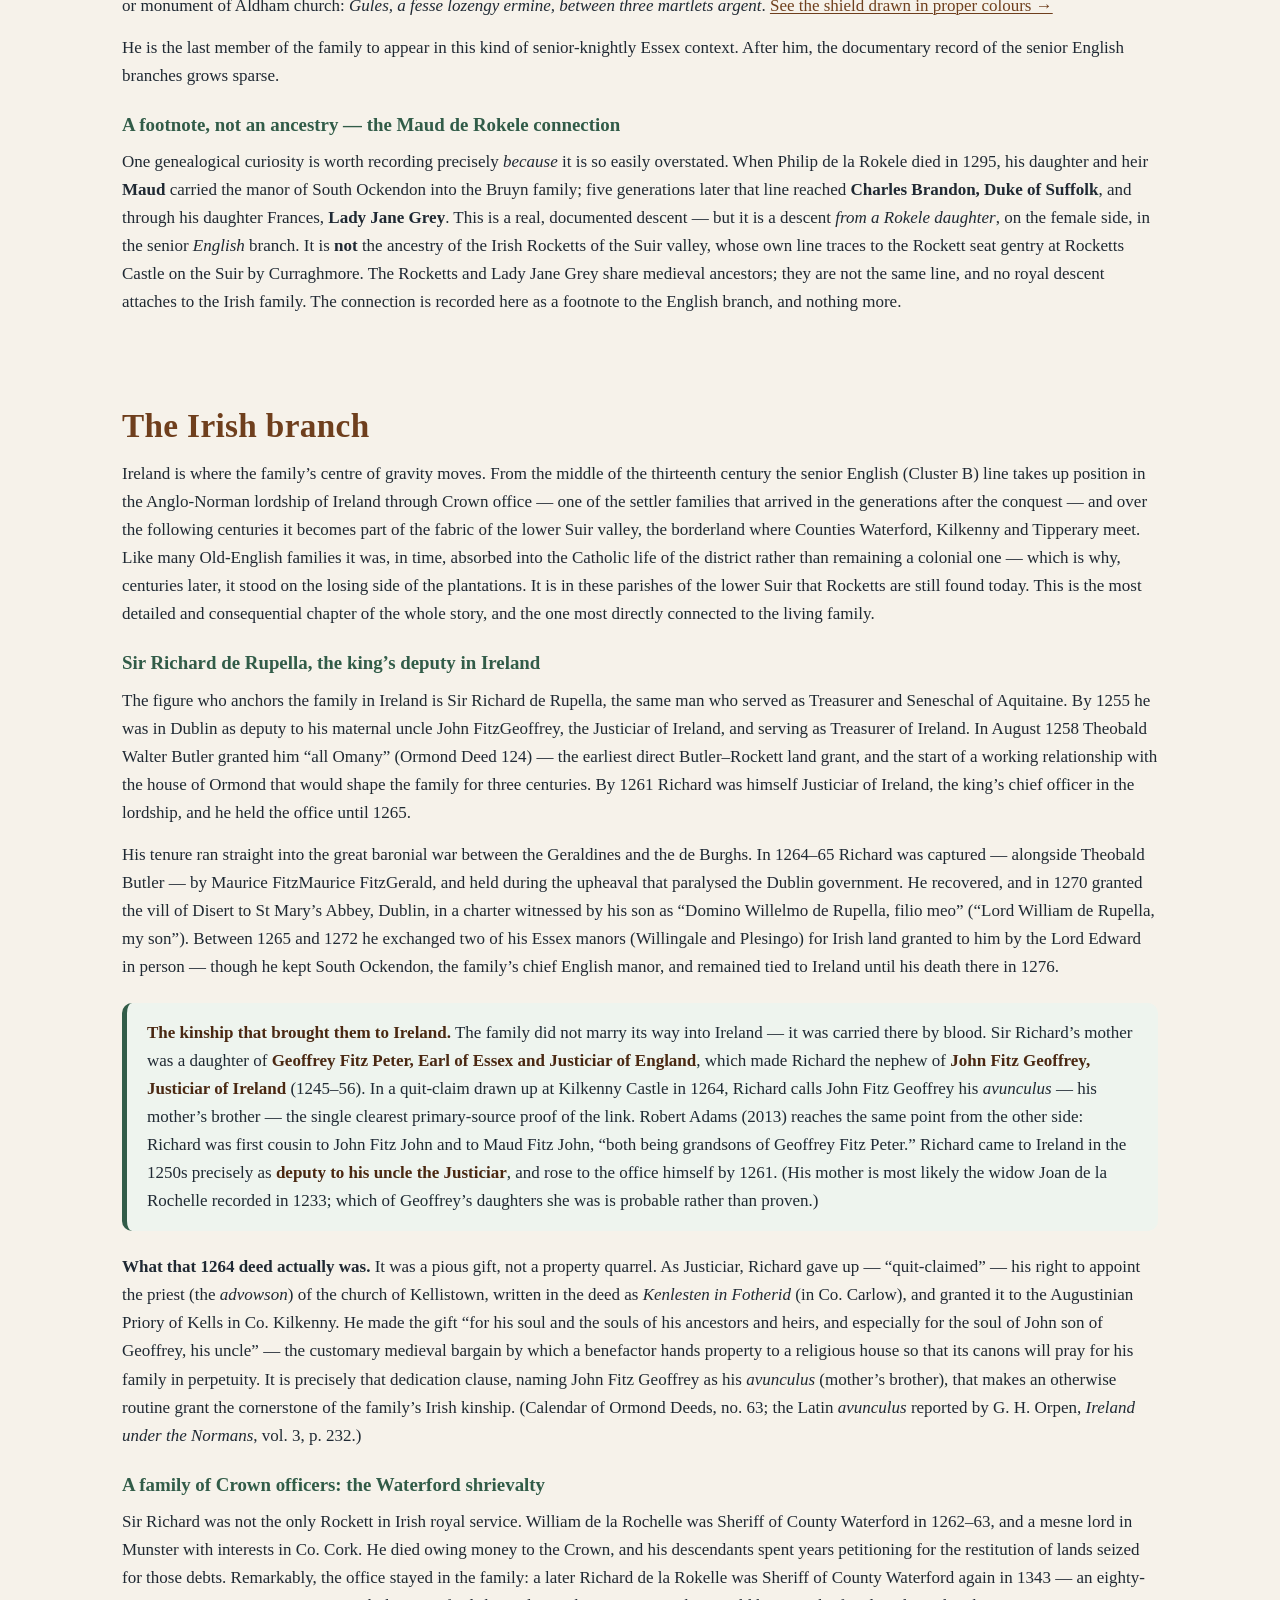
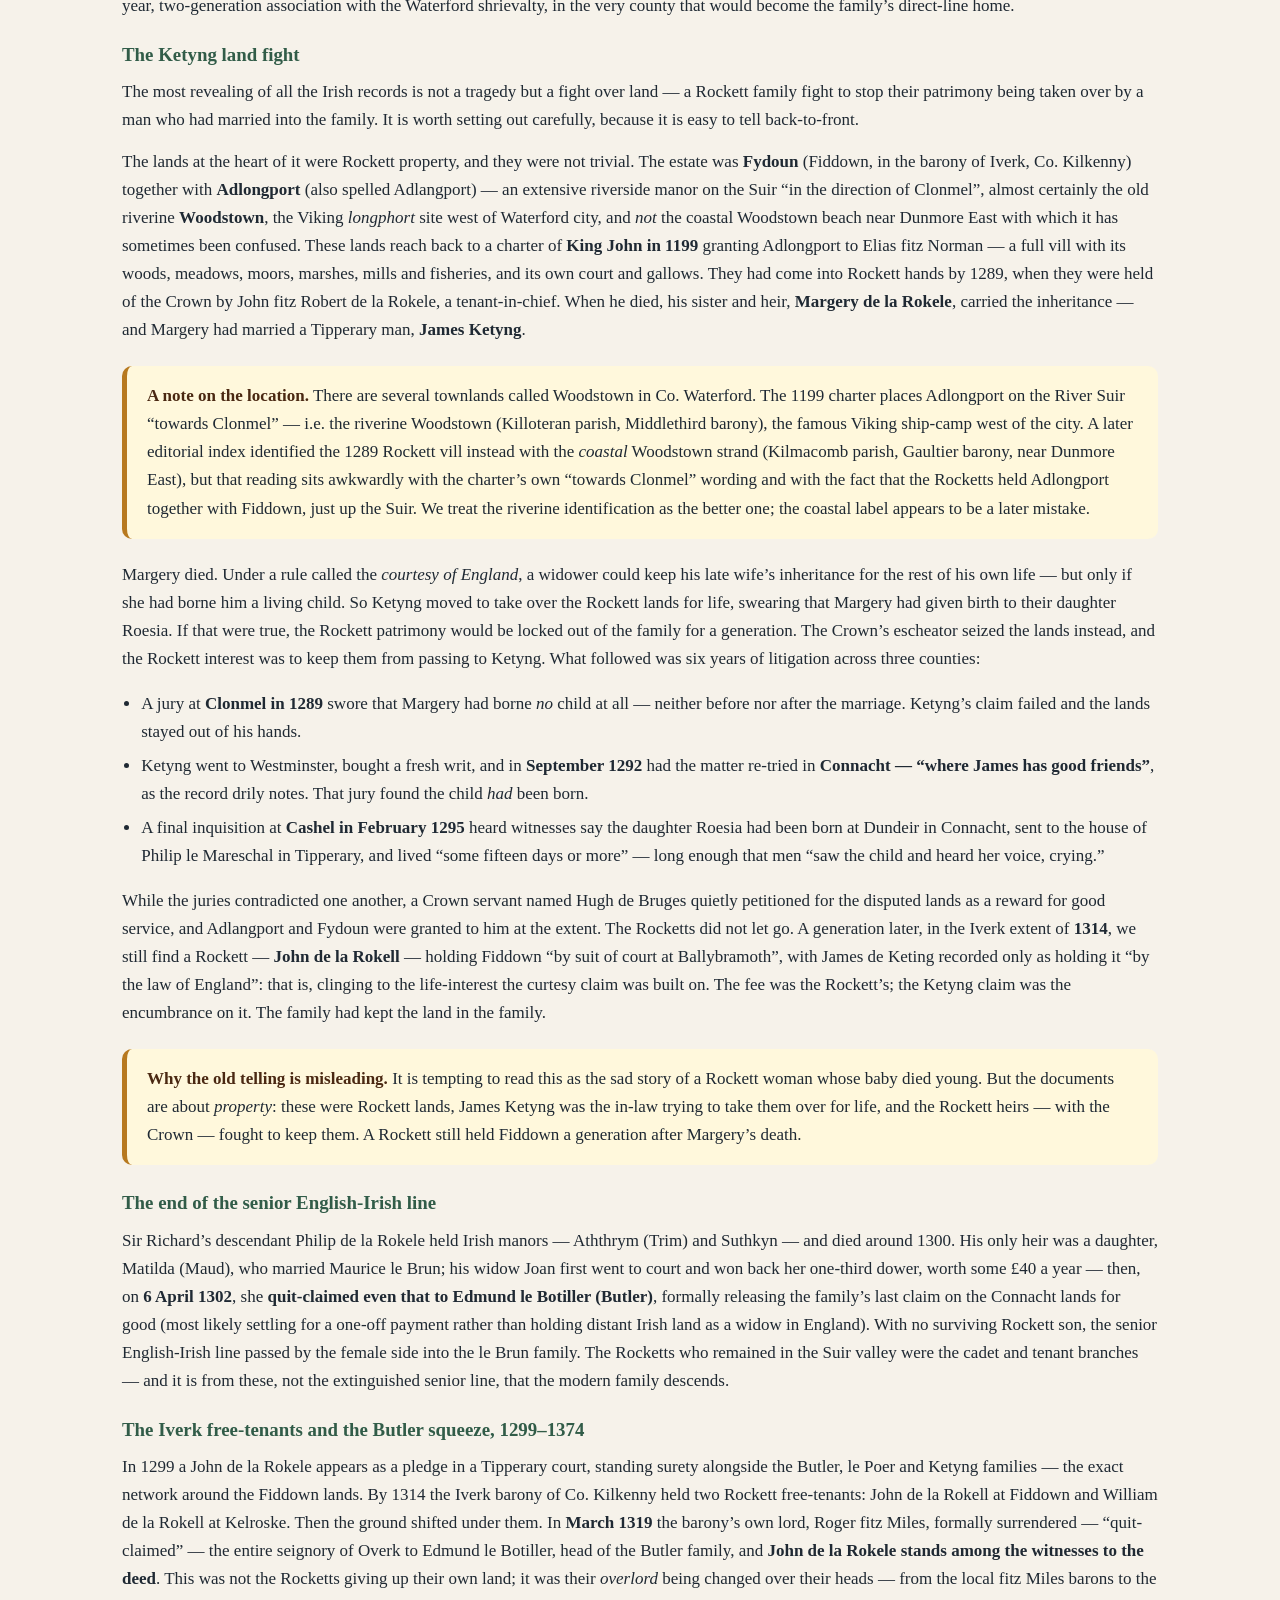
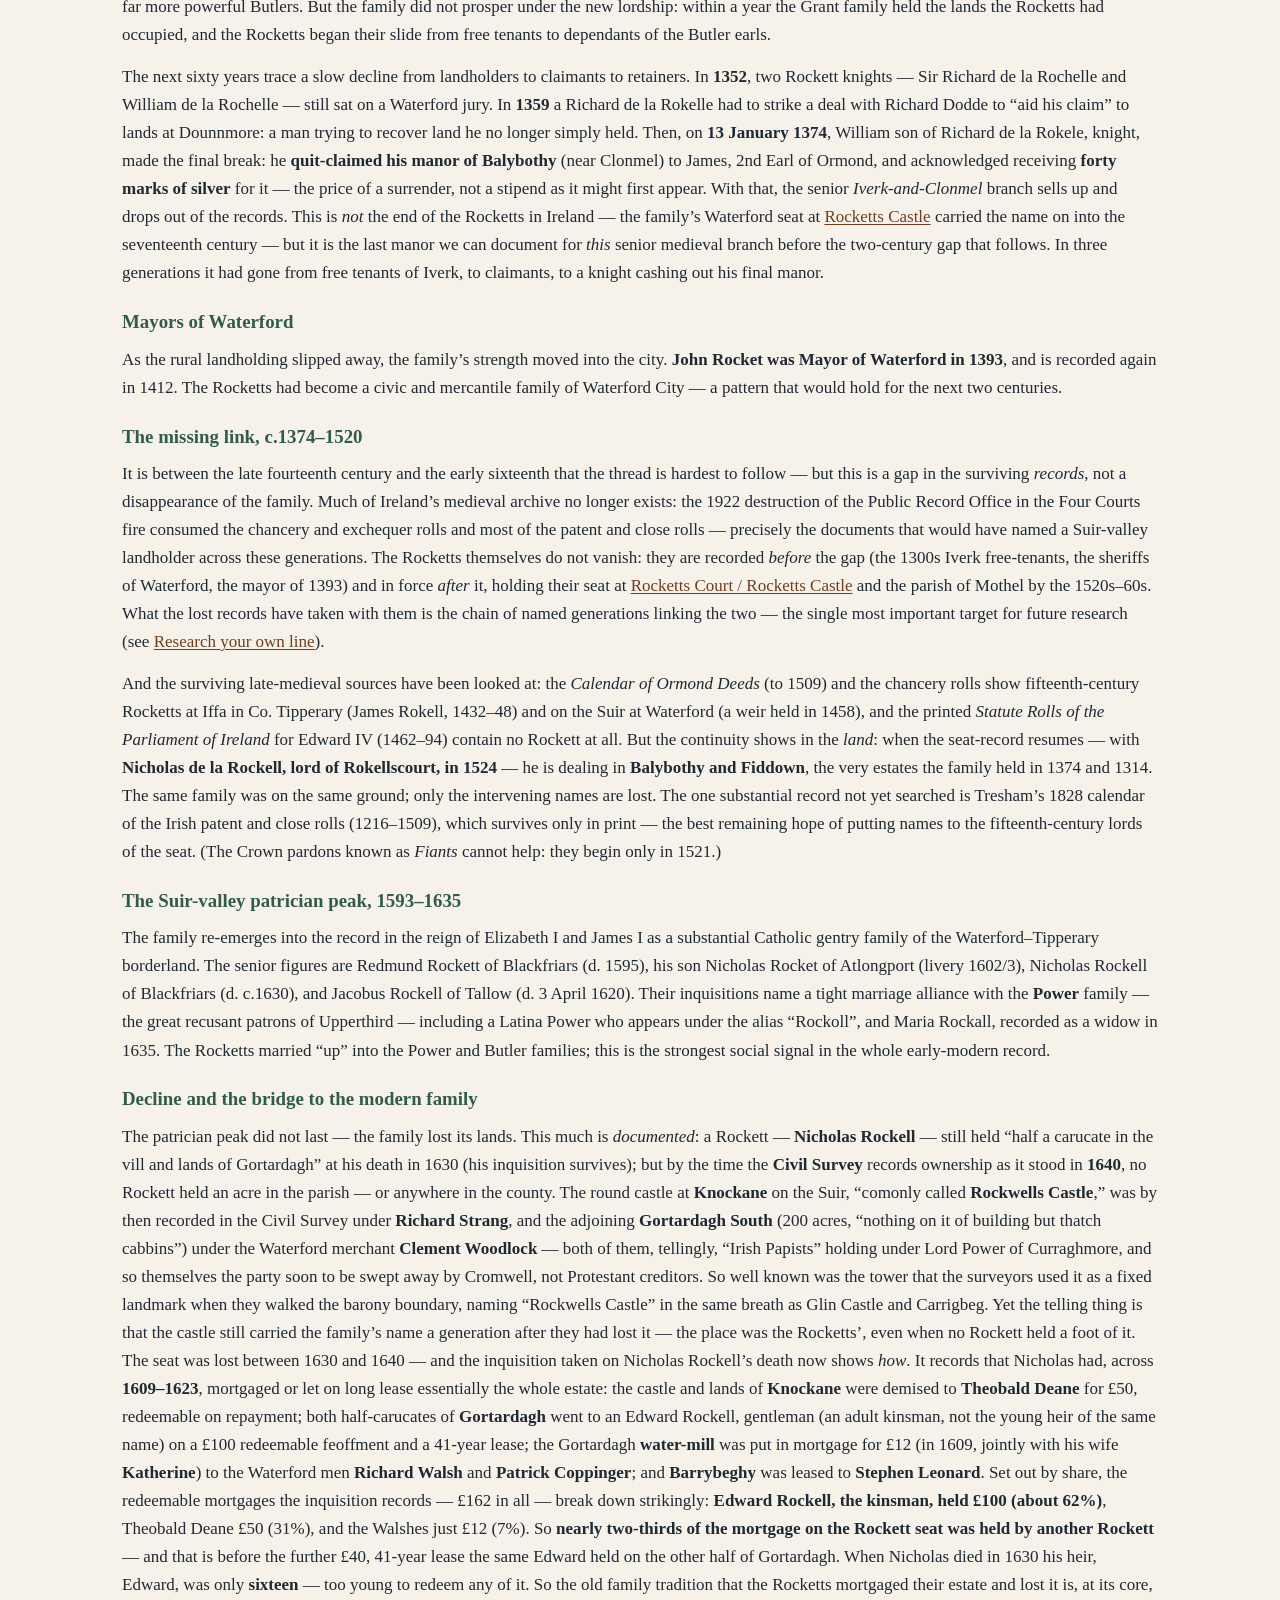
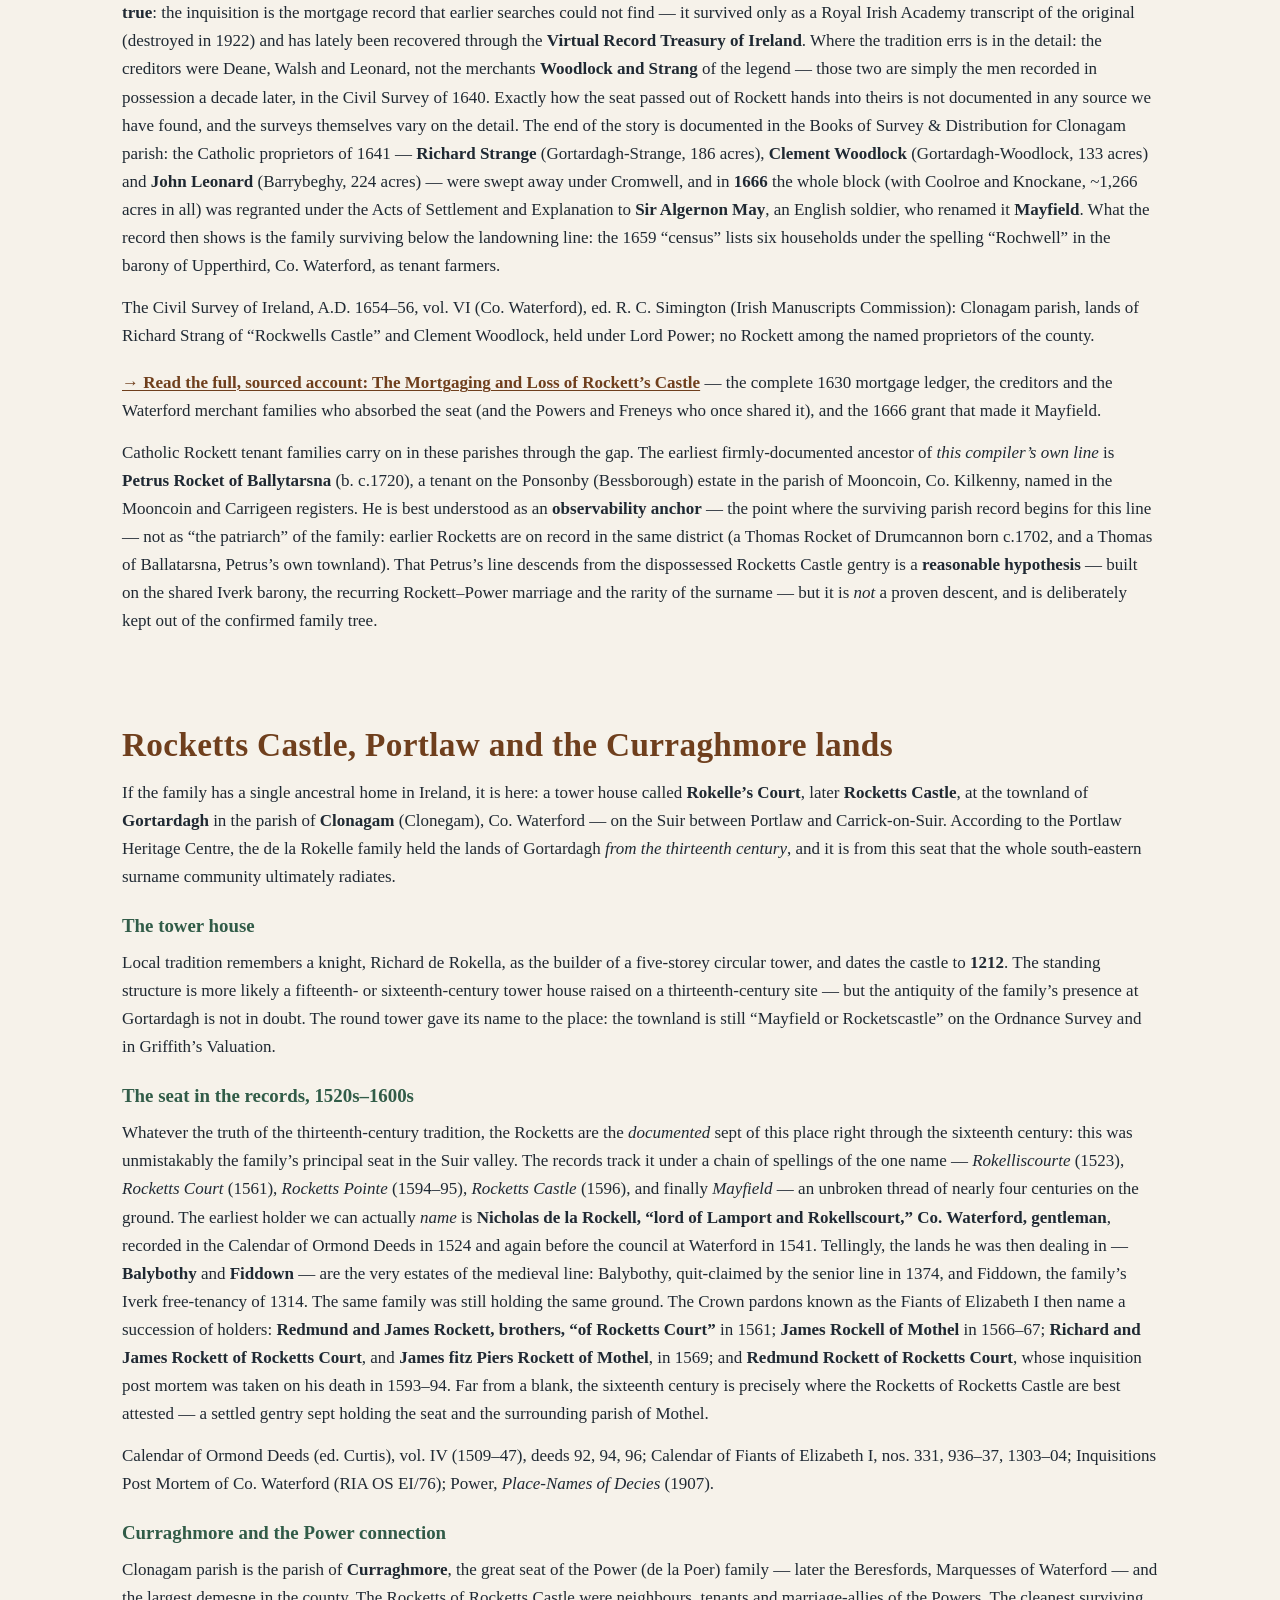
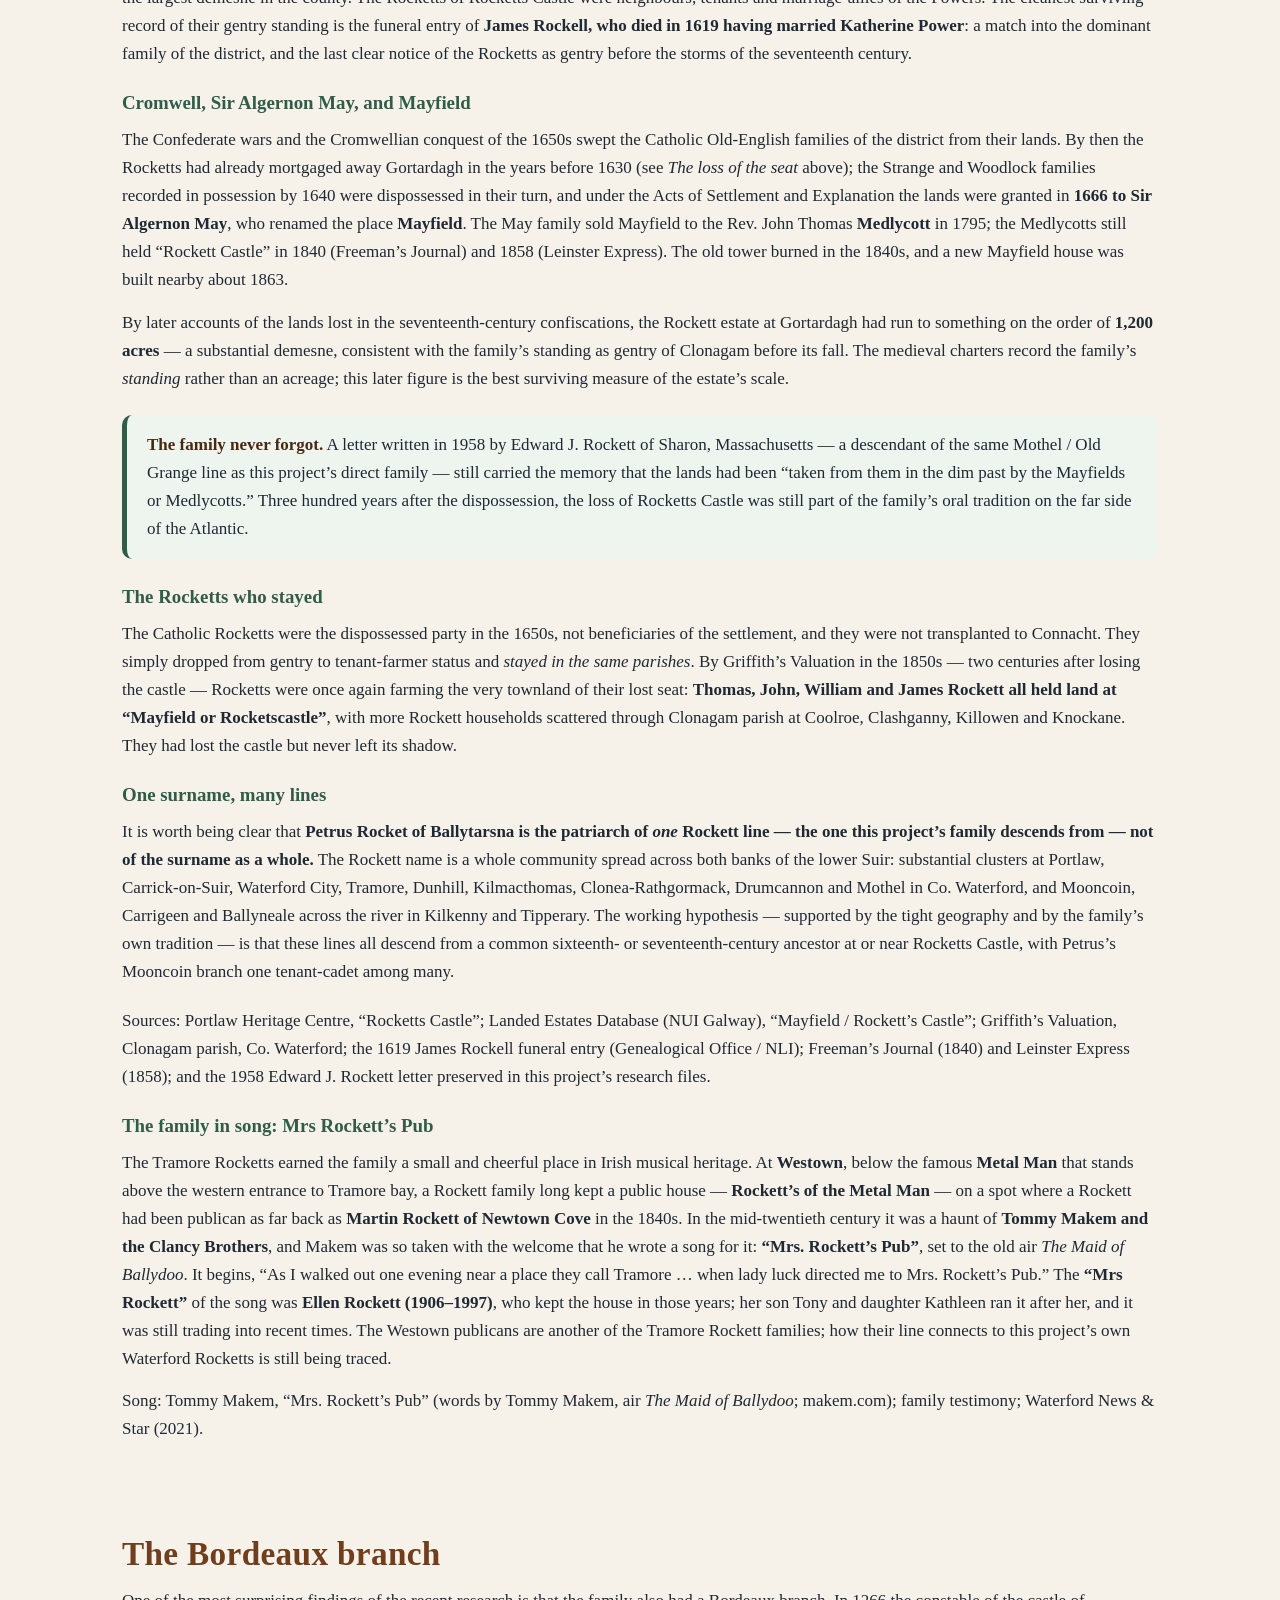
==== commit 307d239f: "Sync public site from geneology-researcher@5a514c49 Mirrored from public-site/ by the sync-public-si" ====
--- a/index.html
+++ b/index.html
@@ -211,7 +211,7 @@
         <tr><td class="year">Hen III era</td><td>A Rokele daughter</td><td>Reginald de Kareville</td><td>The Norfolk manor of Grangevilles Rockells</td></tr>
         <tr><td class="year">1295</td><td>Maud de Rokele, daughter of Philip</td><td>Maurice le Brun (Crown service)</td><td>Born in Ireland 1286; brought the Wokyndon line into the Bruyn-of-the-Bedchamber connection</td></tr>
         <!-- Removed (audit 2026-06): the "Isolda de Rokele, daughter of Philip" row and the "Maud married Lord Grey" row were Philip Morant's errors, shown mistaken by Adams (2013); Maud was Philip's sole heir. -->
-        <tr><td class="year">c.1305</td><td>Maud de Rokele, sole heir of Philip</td><td>Maurice le Bruyn</td><td>Carried the manor of South Ockendon (&ldquo;Wokyndon Rokele&rdquo;) into the Bruyn family &mdash; the line that later reaches the <a href="#brandon">Brandons and Lady Jane Grey</a></td></tr>
+        <tr><td class="year">c.1305</td><td>Maud de Rokele, sole heir of Philip</td><td>Maurice le Bruyn</td><td>Carried the manor of South Ockendon (&ldquo;Wokyndon Rokele&rdquo;) into the Bruyn family &mdash; a female-line descent noted <a href="#brandon">as a footnote below</a></td></tr>
         <tr><td class="year">c.1321</td><td>Joan de Rokesle</td><td>Sir Walter de Pateshulle, knight, of Kent</td><td>Half of the Terlingham estate</td></tr>
         <tr><td class="year">c.1321</td><td>Agnes de Rokesle</td><td>Thomas de Ponynges (whose grandson became 1st Baron Poynings)</td><td>The other half of the Terlingham estate, plus Westwode</td></tr>
         <tr><td class="year">c.1310</td><td>An unnamed Cluster K Rokesle daughter</td><td>Reynold de Cobham, knight (Cobham, Kent baronial)</td><td>Three knight&rsquo;s fees at Ospringe, Kent</td></tr>
@@ -266,11 +266,8 @@
 
     <p>He is the last member of the family to appear in this kind of senior-knightly Essex context. After him, the documentary record of the senior English branches grows sparse.</p>
 
-    <h3 id="brandon">A crown in the family tree &mdash; Maud de Rokele to Lady Jane Grey</h3>
-    <p>The senior English line carried Rokele blood into the very heart of Tudor royalty. When Philip de la Rokele died in 1295, his heir was his daughter <strong>Maud</strong> (born in Ireland in 1286), who married <strong>Maurice le Bruyn</strong> and carried the family&rsquo;s manor of South Ockendon in Essex into the Bruyn family &mdash; the manor was even renamed &ldquo;Bruyns&rdquo; in memory of the match. Five generations on, the Bruyn line ended in an heiress, <strong>Elizabeth Bruyn</strong> (d. 1494), who married <strong>Sir William Brandon</strong> &mdash; Henry Tudor&rsquo;s standard-bearer, cut down at the king&rsquo;s side at Bosworth Field in 1485. Their son was <strong>Charles Brandon, 1st Duke of Suffolk</strong>, Henry VIII&rsquo;s closest friend, who in 1515 married the king&rsquo;s sister, <strong>Mary Tudor</strong>. Charles and Mary&rsquo;s daughter, <strong>Frances Brandon</strong>, was the mother of <strong>Lady Jane Grey</strong> &mdash; the &ldquo;Nine Days&rsquo; Queen&rdquo; of 1553. The same descent runs on through the Grey and Seymour lines to the Dukes of Somerset and, by marriage, to the Percy Dukes of Northumberland &mdash; so Rokele blood is carried in the British aristocracy to this day.</p>
-    <div class="notice">
-      <strong>An honest caveat.</strong> This royal descent runs through <em>Maud</em>, on the female side &mdash; a cognatic line, not the male Rockett surname. It is a cousinly branch of the senior <em>English</em> family, and is <em>not</em> the ancestry of the Irish Rocketts of the Suir valley, whose own descent traces instead to the Rockett seat gentry at Rocketts Castle &mdash; the estate on the Suir by Curraghmore, near what is now Portlaw &mdash; to which this project&rsquo;s Mooncoin line is thought to belong, as one of its Iverk-barony branches. The Rocketts and Lady Jane Grey share medieval ancestors; they are not the same line.
-    </div>
+    <h3 id="brandon">A footnote, not an ancestry &mdash; the Maud de Rokele connection</h3>
+    <p>One genealogical curiosity is worth recording precisely <em>because</em> it is so easily overstated. When Philip de la Rokele died in 1295, his daughter and heir <strong>Maud</strong> carried the manor of South Ockendon into the Bruyn family; five generations later that line reached <strong>Charles Brandon, Duke of Suffolk</strong>, and through his daughter Frances, <strong>Lady Jane Grey</strong>. This is a real, documented descent &mdash; but it is a descent <em>from a Rokele daughter</em>, on the female side, in the senior <em>English</em> branch. It is <strong>not</strong> the ancestry of the Irish Rocketts of the Suir valley, whose own line traces to the Rockett seat gentry at Rocketts Castle on the Suir by Curraghmore. The Rocketts and Lady Jane Grey share medieval ancestors; they are not the same line, and no royal descent attaches to the Irish family. The connection is recorded here as a footnote to the English branch, and nothing more.</p>
 
   </div>
 </section>
